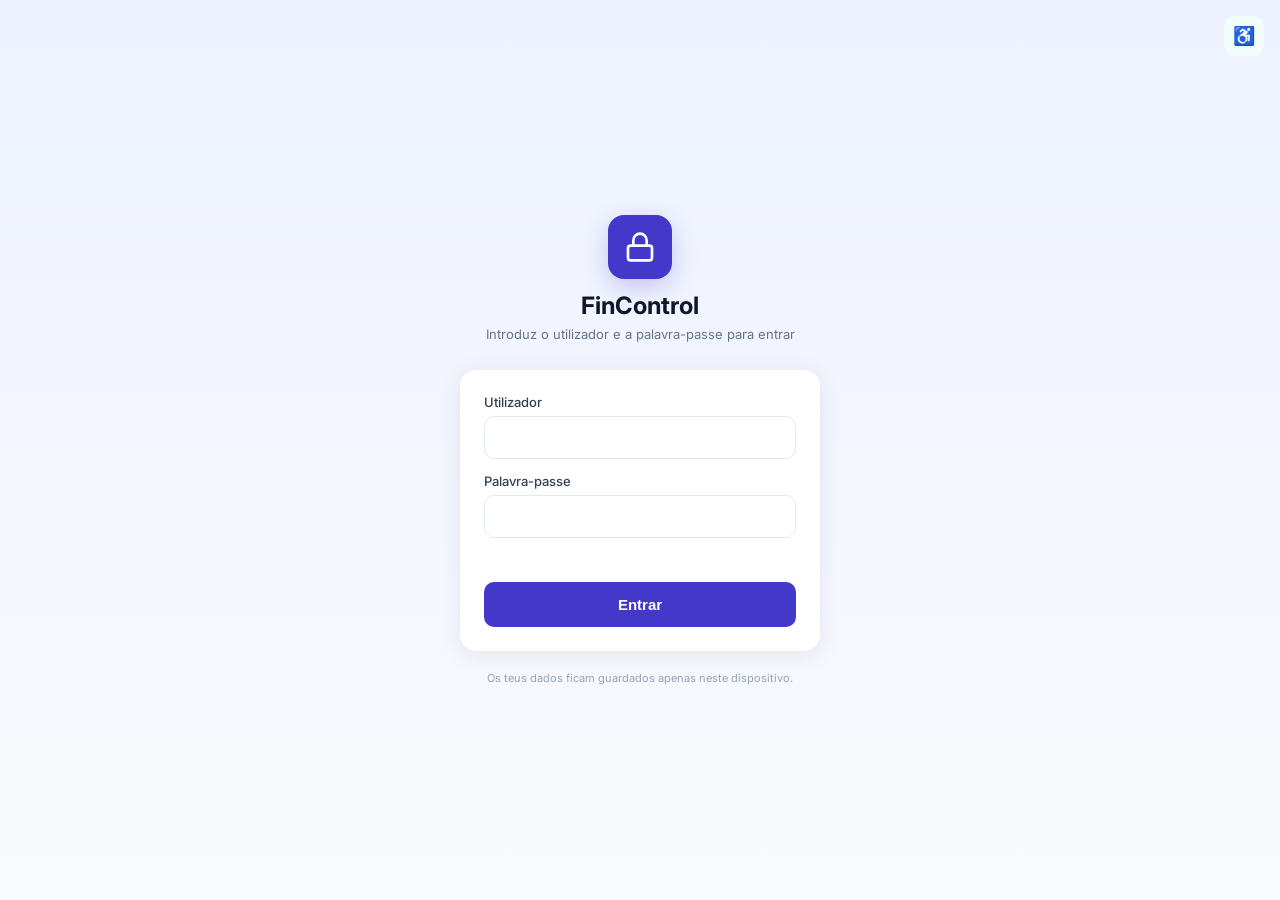
==== index.html @ 24c8b9b0 "Publicar FinControl v1 para GitHub Pages Co-authored-by: Cursor <cursoragent@cursor.com>" ====
﻿<!DOCTYPE html>
<html lang="pt">
<head>
  <meta charset="UTF-8" />
  <meta http-equiv="refresh" content="0; url=./mobile-preview.html" />
  <meta name="viewport" content="width=device-width, initial-scale=1" />
  <title>FinControl</title>
</head>
<body>
  <p>A abrir FinControl… <a href="./mobile-preview.html">clica aqui</a> se não redirecionar.</p>
</body>
</html>
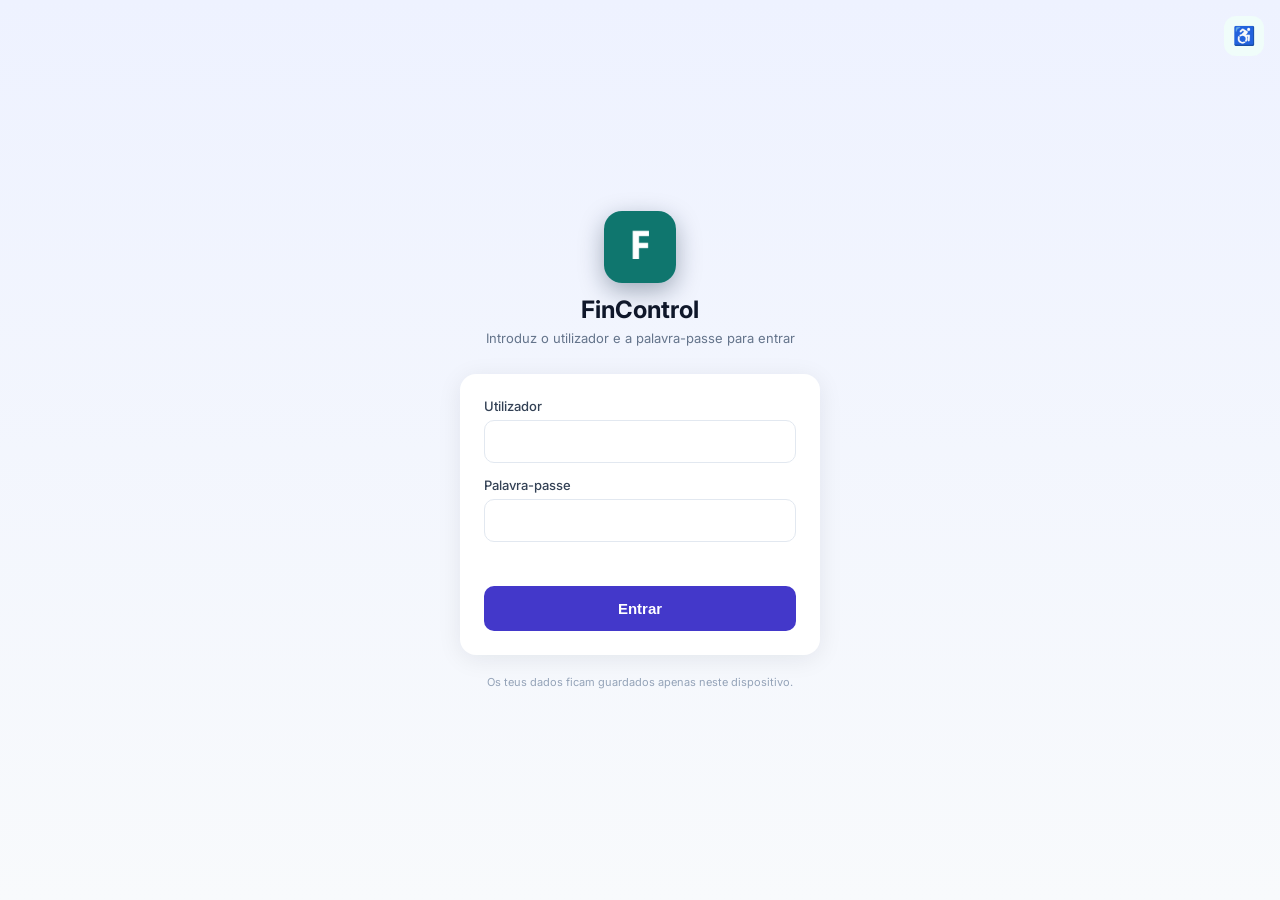
==== commit d294ba0e: "App completa no index.html versao 1.1.0 com atualizacao forcada Co-authored-by: Cursor <cursoragent@" ====
--- a/index.html
+++ b/index.html
@@ -1,12 +1,3356 @@
-﻿<!DOCTYPE html>
+<!DOCTYPE html>
 <html lang="pt">
 <head>
   <meta charset="UTF-8" />
-  <meta http-equiv="refresh" content="0; url=./mobile-preview.html" />
-  <meta name="viewport" content="width=device-width, initial-scale=1" />
+  <meta name="viewport" content="width=device-width, initial-scale=1, maximum-scale=1, user-scalable=no" />
+  <meta http-equiv="Cache-Control" content="no-cache, no-store, must-revalidate" />
+  <meta http-equiv="Pragma" content="no-cache" />
   <title>FinControl</title>
+  <meta name="theme-color" content="#0f766e" />
+  <meta name="apple-mobile-web-app-capable" content="yes" />
+  <meta name="apple-mobile-web-app-title" content="FinControl" />
+  <link rel="manifest" href="manifest.webmanifest" />
+  <link rel="icon" type="image/png" href="icon-192.png" />
+  <link rel="apple-touch-icon" sizes="180x180" href="apple-touch-icon.png" />
+  <link rel="apple-touch-icon" sizes="192x192" href="icon-192.png" />
+  <link rel="apple-touch-icon" sizes="512x512" href="icon-512.png" />
+  <link rel="preconnect" href="https://fonts.googleapis.com" />
+  <link href="https://fonts.googleapis.com/css2?family=Inter:wght@400;500;600;700&display=swap" rel="stylesheet" />
+  <style>
+    * { box-sizing: border-box; margin: 0; padding: 0; -webkit-tap-highlight-color: transparent; }
+    body { font-family: Inter, system-ui, sans-serif; background: linear-gradient(180deg, #f0fdfa 0%, #f8fafc 120px, #f8fafc 100%); color: #0f172a; max-width: 430px; margin: 0 auto; min-height: 100vh; overflow-x: hidden; }
+    .header { position: sticky; top: 0; z-index: 10; background: rgba(255,255,255,.88); backdrop-filter: blur(16px); border-bottom: 1px solid rgba(241,245,249,.8); padding: 12px 16px; display: flex; justify-content: space-between; align-items: center; box-shadow: 0 1px 0 rgba(15,118,110,.04); }
+    .header-actions { display: flex; align-items: center; gap: 8px; }
+    .btn-access { width: 40px; height: 40px; border: none; border-radius: 12px; background: #f0fdfa; color: #0f766e; cursor: pointer; display: flex; align-items: center; justify-content: center; font-size: 18px; }
+    .settings-section { margin-bottom: 16px; }
+    .settings-section-title { font-size: 11px; font-weight: 600; text-transform: uppercase; letter-spacing: .04em; color: #94a3b8; padding: 0 4px 6px; }
+    .settings-group { background: white; border-radius: 16px; border: 1px solid #f1f5f9; overflow: hidden; box-shadow: 0 1px 3px rgba(15,23,42,.04); }
+    .settings-row { display: flex; align-items: center; justify-content: space-between; gap: 12px; padding: 14px 16px; border-bottom: 1px solid #f1f5f9; }
+    .settings-row:last-child { border-bottom: none; }
+    .settings-row button, .settings-row.clickable { width: 100%; border: none; background: none; text-align: left; cursor: pointer; font: inherit; color: inherit; }
+    .profile-chips { display: flex; flex-wrap: wrap; gap: 8px; padding: 12px 16px; border-top: 1px solid #f1f5f9; }
+    .profile-chip { padding: 8px 14px; border-radius: 99px; border: none; font-size: 13px; font-weight: 500; cursor: pointer; text-transform: capitalize; background: #f1f5f9; color: #64748b; }
+    .profile-chip.active { background: #0f766e; color: white; }
+    .option-chips { display: flex; gap: 8px; padding: 12px 16px; }
+    .option-chip { flex: 1; padding: 9px 6px; border: none; border-radius: 12px; font-size: 12px; font-weight: 500; cursor: pointer; background: #f1f5f9; color: #64748b; }
+    .option-chip.active { background: #0f766e; color: white; }
+    .toggle { width: 44px; height: 24px; border-radius: 99px; border: none; background: #e2e8f0; position: relative; cursor: pointer; flex-shrink: 0; }
+    .toggle.on { background: #0f766e; }
+    .toggle::after { content: ''; position: absolute; top: 2px; left: 2px; width: 20px; height: 20px; border-radius: 50%; background: white; box-shadow: 0 1px 3px rgba(0,0,0,.15); transition: transform .2s; }
+    .toggle.on::after { transform: translateX(20px); }
+    /* Acessibilidade — classes em <html>, aplicadas por applyPrefs() */
+    html.text-large body { zoom: 1.1; }
+    html.text-xlarge body { zoom: 1.2; }
+    html.high-contrast body { color: #000 !important; background: #fff !important; }
+    html.high-contrast .header,
+    html.high-contrast .card,
+    html.high-contrast .settings-group,
+    html.high-contrast .nav,
+    html.high-contrast .login-card,
+    html.high-contrast .grid2 > div,
+    html.high-contrast .balance {
+      border: 2px solid #334155 !important;
+      background: #fff !important;
+      box-shadow: none !important;
+    }
+    html.high-contrast .balance { color: #000 !important; }
+    html.high-contrast .balance .label,
+    html.high-contrast .balance .row { color: #1e293b !important; }
+    html.high-contrast .balance .amount { color: #000 !important; }
+    html.high-contrast .header h1 { color: #000 !important; }
+    html.high-contrast .header p,
+    html.high-contrast .tx-info .sub,
+    html.high-contrast .settings-section-title,
+    html.high-contrast .nav button,
+    html.high-contrast .period button,
+    html.high-contrast .collapse-head .sub { color: #1e293b !important; }
+    html.high-contrast .tx-info .name { color: #000 !important; font-weight: 600; }
+    html.reduce-motion *,
+    html.reduce-motion *::before,
+    html.reduce-motion *::after {
+      animation-duration: 0.01ms !important;
+      animation-iteration-count: 1 !important;
+      transition-duration: 0.01ms !important;
+      scroll-behavior: auto !important;
+    }
+    html.reduce-motion .fab,
+    html.reduce-motion .collapse-head .chev,
+    html.reduce-motion .toggle::after { transition: none !important; transform: none !important; }
+    html.reduce-motion .toggle.on::after { transform: translateX(20px) !important; }
+    html.reduce-motion .btn-album-clear.urgent { animation: none !important; }
+    html.dark-mode { color-scheme: dark; }
+    html.dark-mode body { background: #181818 !important; color: #cccccc !important; }
+    html.dark-mode .header, html.dark-mode .nav { background: #1f1f1f !important; border-color: #3c3c3c !important; }
+    html.dark-mode .card, html.dark-mode .settings-group, html.dark-mode .login-card, html.dark-mode .grid2 > div { background: #252526 !important; border-color: #3c3c3c !important; color: #cccccc !important; }
+    html.dark-mode .balance { background: linear-gradient(135deg, #2d2d30, #252526) !important; border: 1px solid #3c3c3c !important; }
+    html.dark-mode .header h1 { color: #4fc1ff !important; }
+    html.dark-mode .btn-faturas, html.dark-mode .btn-access, html.dark-mode .btn-search { background: #2d2d30 !important; color: #4fc1ff !important; }
+    html.dark-mode .period, html.dark-mode .filter-row { background: #2d2d30 !important; }
+    html.dark-mode .period button.active, html.dark-mode .option-chip.active, html.dark-mode .profile-chip.active { background: #094771 !important; color: #4fc1ff !important; }
+    html.dark-mode .tx-info .sub, html.dark-mode .header p, html.dark-mode .settings-section-title { color: #9d9d9d !important; }
+    html.dark-mode .tx-info .name { color: #cccccc !important; }
+    html.dark-mode .search-overlay { background: #1f1f1f !important; }
+    html.dark-mode .confirm-box { background: #252526 !important; color: #cccccc !important; border: 1px solid #3c3c3c; }
+    html.dark-mode .budget-spent, html.dark-mode .budget-input { background: #2d2d30 !important; border-color: #3c3c3c !important; color: #cccccc !important; }
+    html.dark-mode .budget-spent { color: #4ec9b0 !important; }
+    html.dark-mode .budget-spent.over { color: #f87171 !important; border-color: #7f1d1d !important; background: #3f1d1d !important; }
+    html.dark-mode .budget-spent.warn { color: #fbbf24 !important; border-color: #78350f !important; background: #3f2e12 !important; }
+    .btn-search { width: 40px; height: 40px; border: none; border-radius: 12px; background: #f0fdfa; color: #0f766e; cursor: pointer; font-size: 16px; }
+    .search-overlay { display: none; position: fixed; inset: 0; z-index: 55; background: rgba(255,255,255,.97); flex-direction: column; }
+    .search-overlay.open { display: flex; }
+    .search-head { display: flex; gap: 8px; padding: 12px 16px; border-bottom: 1px solid #e2e8f0; align-items: center; }
+    .search-head input { flex: 1; border: none; outline: none; font-size: 16px; background: transparent; }
+    .search-results { flex: 1; overflow-y: auto; padding: 8px 16px; }
+    .search-item { display: flex; gap: 10px; padding: 12px 0; border-bottom: 1px solid #f1f5f9; width: 100%; border-left: none; border-right: none; border-top: none; background: none; text-align: left; cursor: pointer; color: inherit; font: inherit; }
+    .confirm-box { background: white; border-radius: 16px; padding: 20px; max-width: 360px; width: calc(100% - 32px); }
+    .confirm-actions { display: flex; gap: 10px; margin-top: 16px; }
+    .confirm-actions button { flex: 1; padding: 12px; border-radius: 12px; border: none; font-weight: 600; cursor: pointer; }
+    .confirm-cancel { background: #f1f5f9; color: #334155; }
+    .confirm-ok { background: #0f766e; color: white; }
+    .budget-row { padding-left: 52px; margin-top: 6px; display: flex; align-items: center; gap: 12px; flex-wrap: wrap; }
+    .budget-field { display: flex; align-items: center; gap: 6px; }
+    .budget-field label { font-size: 11px; color: #64748b; white-space: nowrap; }
+    .budget-spent, .budget-input { width: 72px; padding: 4px 8px; border: 1px solid #e2e8f0; border-radius: 8px; font-size: 12px; }
+    .budget-spent { display: inline-block; background: #f8fafc; font-weight: 600; color: #0f766e; text-align: right; }
+    .budget-spent.over { color: #dc2626; border-color: #fecaca; background: #fef2f2; }
+    .budget-spent.warn { color: #b45309; border-color: #fde68a; background: #fffbeb; }
+    .budget-meta { font-size: 11px; color: #64748b; margin-top: 4px; padding-left: 52px; }
+    .budget-meta.over { color: #dc2626; }
+    .budget-meta.warn { color: #b45309; }
+    .header h1 { font-size: 18px; font-weight: 700; color: #115e59; }
+    .header p { font-size: 11px; color: #94a3b8; }
+    .btn-faturas { display: flex; align-items: center; gap: 6px; padding: 8px 12px; border-radius: 12px; background: #f0fdfa; color: #0f766e; font-size: 13px; font-weight: 500; border: none; cursor: pointer; }
+    .badge { background: #0f766e; color: white; font-size: 10px; font-weight: 700; padding: 2px 6px; border-radius: 99px; min-width: 18px; text-align: center; }
+    main { padding: 16px; padding-bottom: 140px; }
+    .period, .filter-row { display: grid; grid-template-columns: repeat(4, 1fr); gap: 4px; padding: 4px; background: #f1f5f9; border-radius: 12px; margin-bottom: 12px; }
+    .filter-row { grid-template-columns: repeat(3, 1fr); }
+    .period button, .filter-row button { padding: 8px 2px; border: none; border-radius: 8px; font-size: 11px; font-weight: 500; cursor: pointer; background: transparent; color: #64748b; }
+    .period button.active, .filter-row button.active { background: white; color: #0f766e; box-shadow: 0 1px 2px rgba(0,0,0,.06); }
+    .card { background: white; border-radius: 18px; padding: 16px; margin-bottom: 12px; border: 1px solid rgba(241,245,249,.9); box-shadow: 0 1px 3px rgba(15,23,42,.04); }
+    .balance { background: linear-gradient(145deg, #0d9488, #0f766e 45%, #115e59); color: white; border: none; box-shadow: 0 8px 24px rgba(15,118,110,.22); }
+    .balance .label { font-size: 13px; color: #99f6e4; }
+    .balance .amount { font-size: 28px; font-weight: 700; margin-top: 4px; }
+    .balance .row { display: flex; flex-wrap: wrap; gap: 12px; margin-top: 14px; font-size: 13px; color: #ccfbf1; }
+    .grid2 { display: grid; grid-template-columns: 1fr 1fr; gap: 10px; margin-bottom: 12px; }
+    .grid2 .card { margin: 0; padding: 12px; }
+    .grid2 .lbl { font-size: 11px; color: #64748b; margin-bottom: 4px; }
+    .grid2 .val { font-size: 17px; font-weight: 700; }
+    .tx { display: flex; align-items: center; gap: 10px; padding: 12px 0; border-bottom: 1px solid #f1f5f9; }
+    .tx.clickable { cursor: pointer; margin: 0 -8px; padding: 12px 8px; border-radius: 12px; transition: background .15s; }
+    .tx.clickable:active { background: #f8fafc; }
+    .tx:last-child { border: none; }
+    .tx-icon { width: 42px; height: 42px; border-radius: 12px; display: flex; align-items: center; justify-content: center; font-size: 17px; flex-shrink: 0; }
+    .tx-info { flex: 1; min-width: 0; }
+    .tx-info .name { font-weight: 500; font-size: 14px; }
+    .tx-info .sub { font-size: 12px; color: #64748b; margin-top: 2px; }
+    .tx-right { display: flex; align-items: center; gap: 6px; flex-shrink: 0; }
+    .tx-amount { font-weight: 600; font-size: 14px; white-space: nowrap; }
+    .tx-amount.income { color: #059669; }
+    .tag { font-size: 9px; font-weight: 700; text-transform: uppercase; padding: 2px 5px; border-radius: 4px; background: #eff6ff; color: #2563eb; margin-left: 4px; }
+    .tag.fixo { background: #f0fdfa; color: #0f766e; }
+    .btn-del { border: none; background: none; color: #cbd5e1; font-size: 16px; cursor: pointer; padding: 4px; line-height: 1; }
+    .btn-del:hover { color: #ef4444; }
+    .nav { position: fixed; bottom: 0; left: 50%; transform: translateX(-50%); width: 100%; max-width: 430px; background: white; border-top: 1px solid #f1f5f9; display: flex; padding-bottom: env(safe-area-inset-bottom, 8px); z-index: 20; }
+    .nav button { flex: 1; display: flex; flex-direction: column; align-items: center; gap: 2px; padding: 8px 1px; border: none; background: none; font-size: 8px; font-weight: 500; color: #94a3b8; cursor: pointer; min-width: 0; }
+    .nav button.active { color: #0f766e; }
+    .nav svg { width: 18px; height: 18px; }
+    .fab-wrap { position: fixed; bottom: 80px; right: max(16px, calc(50% - 215px + 16px)); z-index: 30; display: flex; flex-direction: column; align-items: flex-end; gap: 8px; }
+    .fab-menu { display: none; flex-direction: column; gap: 8px; }
+    .fab-menu.open { display: flex; }
+    .fab-opt { padding: 10px 14px; border-radius: 12px; background: white; border: 1px solid #f1f5f9; font-size: 13px; font-weight: 500; cursor: pointer; box-shadow: 0 4px 12px rgba(0,0,0,.08); white-space: nowrap; }
+    .fab-opt.expense { color: #dc2626; }
+    .fab-opt.income { color: #059669; }
+    .fab-opt.savings { color: #047857; }
+    .fab-opt.photo { color: #7c3aed; }
+    .fab { width: 56px; height: 56px; border-radius: 18px; background: linear-gradient(135deg, #14b8a6, #0f766e); color: white; border: none; font-size: 28px; cursor: pointer; display: flex; align-items: center; justify-content: center; box-shadow: 0 6px 20px rgba(15,118,110,.4); transition: transform .2s; }
+    .search-bar { display: flex; gap: 8px; margin-bottom: 12px; }
+    .search-bar input { flex: 1; padding: 10px 14px; border: 1px solid #e2e8f0; border-radius: 12px; font-size: 14px; font-family: inherit; background: white; }
+    .search-bar select { padding: 10px 12px; border: 1px solid #e2e8f0; border-radius: 12px; font-size: 13px; background: white; max-width: 42%; }
+    .savings-filters { display: grid; grid-template-columns: 1fr 1fr; gap: 8px; margin-bottom: 12px; }
+    .savings-filters .full { grid-column: 1 / -1; }
+    .savings-filters label { font-size: 11px; color: #64748b; display: block; margin-bottom: 4px; }
+    .savings-filters input { width: 100%; padding: 10px 12px; border: 1px solid #e2e8f0; border-radius: 12px; font-size: 14px; font-family: inherit; background: white; box-sizing: border-box; }
+    .collapse { margin-bottom: 12px; }
+    .collapse-head { display: flex; justify-content: space-between; align-items: center; padding: 14px 16px; background: white; border: 1px solid #f1f5f9; border-radius: 16px; cursor: pointer; user-select: none; box-shadow: 0 1px 3px rgba(15,23,42,.04); }
+    .collapse-head .title { font-size: 14px; font-weight: 600; }
+    .collapse-head .sub { font-size: 11px; color: #94a3b8; margin-top: 2px; }
+    .collapse-head .chev { color: #94a3b8; font-size: 18px; transition: transform .2s; }
+    .collapse.open .collapse-head .chev { transform: rotate(180deg); }
+    .collapse-body { display: none; padding-top: 10px; }
+    .collapse.open .collapse-body { display: block; }
+    .savings-progress { height: 6px; border-radius: 99px; background: rgba(255,255,255,.6); overflow: hidden; margin-top: 6px; }
+    .savings-progress .fill { height: 100%; background: #059669; border-radius: 99px; }
+    .btn-edit { width: 100%; padding: 12px; border: none; border-radius: 12px; background: #f0fdfa; color: #0f766e; font-size: 14px; font-weight: 600; cursor: pointer; margin-bottom: 10px; }
+    .fab.open { transform: rotate(45deg); }
+    .screen { display: none; }
+    .screen.active { display: block; }
+    .overlay { display: none; position: fixed; inset: 0; background: rgba(15,23,42,.45); z-index: 50; align-items: flex-end; justify-content: center; }
+    #settings-overlay { z-index: 10002; }
+    .overlay.open { display: flex; }
+    .overlay.center { align-items: center; padding: 16px; }
+    .sheet { background: white; width: 100%; max-width: 430px; max-height: 90vh; border-radius: 24px 24px 0 0; overflow: hidden; display: flex; flex-direction: column; }
+    .overlay.center .sheet { border-radius: 20px; max-height: 85vh; }
+    .sheet-header { display: flex; justify-content: space-between; align-items: center; padding: 16px 20px; border-bottom: 1px solid #f1f5f9; flex-shrink: 0; }
+    .sheet-header h2 { font-size: 17px; font-weight: 600; }
+    .sheet-close { background: none; border: none; font-size: 22px; color: #64748b; cursor: pointer; padding: 4px; }
+    .sheet-body { padding: 20px; overflow-y: auto; flex: 1; }
+    .field { margin-bottom: 14px; }
+    .field label { display: block; font-size: 13px; font-weight: 500; color: #64748b; margin-bottom: 6px; }
+    .field input, .field select, .field textarea { width: 100%; padding: 11px 14px; border: 1px solid #e2e8f0; border-radius: 12px; font-size: 15px; font-family: inherit; background: white; }
+    .field input:focus, .field select:focus { outline: none; border-color: #14b8a6; box-shadow: 0 0 0 3px rgba(20,184,166,.15); }
+    .type-toggle { display: flex; gap: 8px; }
+    .type-toggle button { flex: 1; padding: 10px; border: 1px solid #e2e8f0; border-radius: 12px; background: white; font-size: 13px; font-weight: 500; cursor: pointer; color: #64748b; }
+    .type-toggle button.active { border-color: #0f766e; background: #f0fdfa; color: #0f766e; }
+    .btn-primary { width: 100%; padding: 14px; border: none; border-radius: 12px; background: #0f766e; color: white; font-size: 15px; font-weight: 600; cursor: pointer; margin-top: 4px; }
+    .btn-primary:active { background: #115e59; }
+    .btn-secondary { width: 100%; padding: 12px; border: 1px solid #e2e8f0; border-radius: 12px; background: white; color: #64748b; font-size: 14px; font-weight: 500; cursor: pointer; margin-bottom: 12px; }
+    .cal-action-sub { font-size: 13px; color: #64748b; margin: 0 20px 12px; }
+    .cal-action-btn { width: calc(100% - 40px); margin: 0 20px 10px; padding: 14px 16px; border: none; border-radius: 14px; font-size: 15px; font-weight: 600; cursor: pointer; text-align: left; display: flex; align-items: center; gap: 10px; }
+    .cal-action-btn.expense { background: #f0fdfa; color: #0f766e; }
+    .cal-action-btn.income { background: #ecfdf5; color: #059669; }
+    .cal-action-btn.savings { background: #eff6ff; color: #2563eb; }
+    .cal-action-cancel { width: calc(100% - 40px); margin: 4px 20px 20px; padding: 12px; border: 1px solid #e2e8f0; border-radius: 12px; background: white; color: #64748b; font-size: 14px; font-weight: 500; cursor: pointer; }
+    .upload-zone { border: 2px dashed #99f6e4; background: #f0fdfa80; border-radius: 16px; padding: 28px; text-align: center; color: #0f766e; font-weight: 500; font-size: 14px; cursor: pointer; margin-bottom: 14px; }
+    .album-storage { border-radius: 12px; padding: 12px 14px; margin-bottom: 12px; border: 1px solid #e2e8f0; background: #f8fafc; }
+    .album-storage.warn { border-color: #fde68a; background: #fffbeb; }
+    .album-storage.critical { border-color: #fecaca; background: #fef2f2; }
+    .album-storage .storage-head { display: flex; justify-content: space-between; font-size: 12px; font-weight: 500; margin-bottom: 8px; color: #64748b; }
+    .album-storage.warn .storage-head { color: #92400e; }
+    .album-storage.critical .storage-head { color: #b91c1c; }
+    .album-storage .storage-bar { height: 8px; border-radius: 99px; background: rgba(255,255,255,.8); overflow: hidden; border: 1px solid rgba(0,0,0,.04); }
+    .album-storage .storage-fill { height: 100%; border-radius: 99px; transition: width .3s; background: #059669; }
+    .album-storage.warn .storage-fill { background: #f59e0b; }
+    .album-storage.critical .storage-fill { background: #dc2626; }
+    .album-storage .storage-sub { font-size: 11px; margin-top: 6px; color: #94a3b8; }
+    .album-storage.warn .storage-sub { color: #b45309; }
+    .album-storage.critical .storage-sub { color: #dc2626; }
+    .album-storage .storage-alert { font-size: 12px; font-weight: 600; margin-top: 8px; color: #dc2626; }
+    .btn-album-clear { width: 100%; padding: 11px; border: 1px solid #fecaca; border-radius: 12px; background: #fff; color: #dc2626; font-size: 13px; font-weight: 500; cursor: pointer; margin-top: 12px; }
+    .btn-album-clear:disabled { opacity: .45; cursor: not-allowed; }
+    .btn-album-clear.urgent { background: #fef2f2; border-color: #dc2626; box-shadow: 0 0 0 2px rgba(220,38,38,.2); animation: storage-pulse 1.8s ease-in-out infinite; }
+    @keyframes storage-pulse { 0%,100%{opacity:1} 50%{opacity:.82} }
+    .album { display: grid; grid-template-columns: repeat(3, 1fr); gap: 8px; }
+    .album-item { aspect-ratio: 1; border-radius: 12px; overflow: hidden; cursor: pointer; position: relative; background: #e2e8f0; border: none; padding: 0; }
+    .album-item img { width: 100%; height: 100%; object-fit: cover; }
+    .clickable { cursor: pointer; transition: border-color .15s; }
+    .clickable:active { transform: scale(0.99); }
+    .card-hint { font-size: 11px; color: #0f766e; font-weight: 500; text-align: center; margin-top: 8px; }
+    .back-btn { display: flex; align-items: center; gap: 6px; border: none; background: none; color: #0f766e; font-size: 13px; font-weight: 500; cursor: pointer; margin-bottom: 8px; padding: 0; }
+    .empty { text-align: center; padding: 32px 16px; color: #94a3b8; font-size: 14px; }
+    .empty small { display: block; margin-top: 6px; font-size: 12px; }
+    .section-title { font-size: 11px; font-weight: 600; color: #94a3b8; text-transform: uppercase; letter-spacing: .05em; padding: 10px 0 4px; }
+    .cat-row { display: flex; align-items: center; gap: 12px; padding: 12px 0; border-bottom: 1px solid #f1f5f9; }
+    .cat-actions { display: flex; gap: 2px; flex-shrink: 0; }
+    .btn-icon { border: none; background: none; font-size: 15px; cursor: pointer; padding: 6px 8px; color: #94a3b8; line-height: 1; }
+    .btn-icon:hover { color: #0f766e; }
+    .btn-icon.del:hover { color: #ef4444; }
+    .color-pick { display: flex; flex-wrap: wrap; gap: 8px; }
+    .color-pick button { width: 28px; height: 28px; border-radius: 50%; border: 2px solid transparent; cursor: pointer; padding: 0; }
+    .color-pick button.active { border-color: #0f172a; transform: scale(1.1); }
+    .cal-grid { display: grid; grid-template-columns: repeat(7, 1fr); gap: 3px; text-align: center; }
+    .cal-grid .dow { font-size: 10px; color: #94a3b8; font-weight: 500; padding: 4px 0; }
+    .cal-day { aspect-ratio: 1; border-radius: 10px; border: none; background: none; font-size: 12px; color: #334155; cursor: pointer; position: relative; }
+    .cal-day.today { background: #f0fdfa; color: #0f766e; font-weight: 600; }
+    .cal-day.selected { background: #0f766e; color: white; }
+    .cal-day .dot { position: absolute; bottom: 3px; left: 50%; transform: translateX(-50%); width: 4px; height: 4px; border-radius: 50%; background: #14b8a6; }
+    .cal-day.selected .dot { background: white; }
+    .viewer { position: fixed; inset: 0; z-index: 60; background: #000; display: none; flex-direction: column; }
+    .viewer.open { display: flex; }
+    .viewer img { flex: 1; object-fit: contain; padding: 16px; }
+    .viewer-bar { display: flex; justify-content: space-between; padding: 12px 16px; color: white; }
+    .toast { position: fixed; top: 70px; left: 50%; transform: translateX(-50%); background: #0f766e; color: white; padding: 10px 18px; border-radius: 12px; font-size: 13px; font-weight: 500; z-index: 100; opacity: 0; transition: opacity .3s; pointer-events: none; }
+    .toast.show { opacity: 1; }
+    .receipt-actions { display: grid; grid-template-columns: 1fr 1fr 1fr; gap: 8px; margin-bottom: 10px; }
+    .receipt-btn { display: flex; align-items: center; justify-content: center; gap: 4px; padding: 11px 6px; border-radius: 12px; border: 1px solid #99f6e4; background: #f0fdfa; color: #0f766e; font-size: 11px; font-weight: 500; cursor: pointer; transition: all .15s; }
+    .receipt-btn:active { background: #ccfbf1; }
+    .receipt-btn.active { background: #0f766e; color: white; border-color: #0f766e; }
+    .receipt-btn.muted { border-color: #e2e8f0; background: #f8fafc; color: #64748b; }
+    .receipt-btn.muted.active { background: #64748b; color: white; border-color: #64748b; }
+    .receipt-preview { display: none; margin-bottom: 10px; border-radius: 12px; overflow: hidden; border: 1px solid #e2e8f0; position: relative; }
+    .receipt-preview.show { display: block; }
+    .receipt-preview img { width: 100%; max-height: 140px; object-fit: cover; display: block; }
+    .receipt-preview .rm { position: absolute; top: 8px; right: 8px; width: 28px; height: 28px; border-radius: 50%; border: none; background: rgba(0,0,0,.55); color: white; font-size: 16px; cursor: pointer; }
+    .field-hint { font-size: 11px; color: #94a3b8; margin-top: 6px; }
+    .detail-hero { display: flex; align-items: center; gap: 14px; margin-bottom: 16px; }
+    .detail-hero .icon { width: 56px; height: 56px; border-radius: 16px; display: flex; align-items: center; justify-content: center; font-size: 26px; flex-shrink: 0; }
+    .detail-hero .info { flex: 1; min-width: 0; }
+    .detail-hero .name { font-size: 17px; font-weight: 600; }
+    .detail-hero .cat { font-size: 13px; color: #64748b; margin-top: 2px; }
+    .detail-hero .amount { font-size: 20px; font-weight: 700; white-space: nowrap; }
+    .detail-hero .amount.income { color: #059669; }
+    .detail-grid { display: grid; grid-template-columns: 1fr 1fr; gap: 10px; margin-bottom: 16px; }
+    .detail-field { background: #f8fafc; border-radius: 12px; padding: 12px; }
+    .detail-field .lbl { font-size: 11px; color: #94a3b8; margin-bottom: 4px; }
+    .detail-field .val { font-size: 14px; font-weight: 500; color: #1e293b; }
+    .detail-note { background: #f8fafc; border-radius: 12px; padding: 12px; margin-bottom: 16px; }
+    .detail-note .lbl { font-size: 11px; color: #94a3b8; margin-bottom: 4px; }
+    .detail-note .val { font-size: 14px; color: #1e293b; white-space: pre-wrap; line-height: 1.45; }
+    .detail-savings { background: linear-gradient(135deg, #ecfdf5, #f0fdfa); border: 1px solid #a7f3d0; border-radius: 12px; padding: 14px; margin-bottom: 16px; }
+    .detail-savings .lbl { font-size: 12px; font-weight: 500; color: #047857; display: flex; align-items: center; gap: 6px; }
+    .detail-savings .amount { font-size: 24px; font-weight: 700; color: #065f46; margin-top: 6px; }
+    .detail-savings .hint { font-size: 11px; color: #059669; margin-top: 4px; }
+    .detail-savings-btn { width: 100%; margin-top: 12px; padding: 12px; border: none; border-radius: 12px; background: #0f766e; color: white; font-size: 14px; font-weight: 600; cursor: pointer; }
+    .detail-savings-btn:active { opacity: .9; }
+    .form-savings-suggest { margin: -4px 0 12px; }
+    .form-savings-card { background: linear-gradient(135deg, #ecfdf5, #f0fdfa); border: 1px solid #a7f3d0; border-radius: 12px; padding: 12px 14px; }
+    .form-savings-card .lbl { font-size: 12px; font-weight: 500; color: #047857; margin-bottom: 8px; }
+    .form-savings-row { display: flex; align-items: center; gap: 8px; }
+    .form-savings-row input { flex: 1; padding: 10px 12px; border: 1px solid #a7f3d0; border-radius: 10px; font-size: 16px; font-weight: 600; color: #065f46; background: white; }
+    .form-savings-card .hint { font-size: 11px; color: #059669; margin-top: 6px; }
+    .detail-receipt { margin-bottom: 16px; }
+    .detail-receipt .lbl { font-size: 13px; font-weight: 500; color: #64748b; margin-bottom: 8px; }
+    .detail-receipt img { width: 100%; max-height: 200px; object-fit: cover; border-radius: 12px; border: 1px solid #e2e8f0; cursor: pointer; }
+    .detail-receipt .hint { font-size: 11px; color: #94a3b8; text-align: center; margin-top: 6px; }
+    .detail-empty { text-align: center; padding: 20px; background: #f8fafc; border-radius: 12px; color: #94a3b8; font-size: 13px; margin-bottom: 16px; }
+    .btn-danger { width: 100%; padding: 12px; border: none; border-radius: 12px; background: #fef2f2; color: #dc2626; font-size: 14px; font-weight: 600; cursor: pointer; }
+    .savings-card { background: linear-gradient(135deg, #ecfdf5, #f0fdfa); border: 1px solid #a7f3d0; border-radius: 16px; padding: 16px; margin-bottom: 12px; }
+    .savings-head { display: flex; justify-content: space-between; align-items: flex-start; gap: 10px; }
+    .savings-head .meta { flex: 1; min-width: 0; }
+    .savings-head .title { font-size: 14px; font-weight: 600; color: #065f46; }
+    .savings-head .sub { font-size: 11px; color: #059669; margin-top: 2px; }
+    .savings-amount { font-size: 30px; font-weight: 700; color: #065f46; margin-top: 12px; }
+    .savings-hint { font-size: 13px; color: #047857; margin-top: 6px; opacity: .85; }
+    .savings-preview { background: #ecfdf5; border: 1px solid #a7f3d0; border-radius: 12px; padding: 14px; }
+    .savings-preview .lbl { font-size: 11px; color: #059669; margin-bottom: 4px; }
+    .savings-preview .val { font-size: 20px; font-weight: 700; color: #065f46; }
+    .compare-row { margin-bottom: 14px; }
+    .compare-row-head { display: flex; justify-content: space-between; align-items: center; margin-bottom: 6px; }
+    .compare-row-head .lbl { font-size: 14px; font-weight: 500; color: #334155; }
+    .compare-row-head .val { font-size: 14px; font-weight: 700; }
+    .compare-badge { font-size: 11px; font-weight: 600; padding: 2px 6px; border-radius: 6px; margin-left: 6px; }
+    .compare-badge.up-good { background: #ecfdf5; color: #047857; }
+    .compare-badge.up-bad { background: #fef2f2; color: #dc2626; }
+    .compare-badge.down-good { background: #ecfdf5; color: #047857; }
+    .compare-badge.down-bad { background: #fef2f2; color: #dc2626; }
+    .compare-badge.neutral { background: #f1f5f9; color: #64748b; }
+    .compare-bars { display: flex; gap: 8px; align-items: flex-end; height: 32px; }
+    .compare-bars .col { flex: 1; display: flex; flex-direction: column; gap: 2px; justify-content: flex-end; height: 100%; }
+    .compare-bars .bar { border-radius: 6px; min-height: 4px; }
+    .compare-bars .bar.cur { background: #0f766e; }
+    .compare-bars .bar.prev { background: #cbd5e1; }
+    .compare-bars .cap { font-size: 9px; color: #94a3b8; }
+    .compare-sub { font-size: 11px; color: #94a3b8; margin-top: 4px; }
+    .compare-chart { display: flex; align-items: flex-end; gap: 6px; height: 100px; margin-top: 10px; padding-top: 8px; border-top: 1px solid #f1f5f9; }
+    .compare-chart .mcol { flex: 1; display: flex; flex-direction: column; align-items: center; gap: 3px; height: 100%; justify-content: flex-end; }
+    .compare-chart .mbars { display: flex; gap: 2px; align-items: flex-end; width: 100%; justify-content: center; }
+    .compare-chart .mbar { width: 42%; border-radius: 4px 4px 0 0; min-height: 3px; }
+    .compare-chart .mbar.inc { background: #059669; }
+    .compare-chart .mbar.exp { background: #0f766e; }
+    .compare-chart .mlbl { font-size: 9px; color: #94a3b8; }
+    .compare-legend { display: flex; gap: 12px; justify-content: center; font-size: 10px; color: #64748b; margin-top: 8px; }
+    .compare-legend span::before { content: ''; display: inline-block; width: 8px; height: 8px; border-radius: 2px; margin-right: 4px; vertical-align: middle; }
+    .compare-legend .inc::before { background: #059669; }
+    .compare-legend .exp::before { background: #0f766e; }
+    .spend-alert { border-radius: 16px; padding: 16px; margin-bottom: 12px; border: 1px solid #e2e8f0; background: linear-gradient(135deg, #f8fafc, #fff); }
+    .spend-alert.warn { border-color: #fcd34d; background: linear-gradient(135deg, #fffbeb, #fef3c7); }
+    .spend-alert.danger { border-color: #fca5a5; background: linear-gradient(135deg, #fef2f2, #fee2e2); }
+    .spend-alert-head { display: flex; justify-content: space-between; align-items: flex-start; gap: 10px; }
+    .spend-alert .title { font-size: 14px; font-weight: 600; }
+    .spend-alert .sub { font-size: 11px; margin-top: 2px; }
+    .spend-alert.ok .title { color: #1e293b; } .spend-alert.ok .sub { color: #64748b; }
+    .spend-alert.warn .title { color: #92400e; } .spend-alert.warn .sub { color: #b45309; }
+    .spend-alert.danger .title { color: #991b1b; } .spend-alert.danger .sub { color: #b91c1c; }
+    .spend-alert-amount { font-size: 26px; font-weight: 700; margin-top: 10px; }
+    .spend-alert.ok .spend-alert-amount { color: #0f172a; }
+    .spend-alert.warn .spend-alert-amount { color: #92400e; }
+    .spend-alert.danger .spend-alert-amount { color: #991b1b; }
+    .spend-alert-amount small { font-size: 14px; font-weight: 400; color: #94a3b8; }
+    .spend-progress { height: 8px; border-radius: 99px; background: rgba(255,255,255,.7); overflow: hidden; margin-top: 10px; }
+    .spend-progress .fill { height: 100%; border-radius: 99px; transition: width .3s; }
+    .spend-alert.ok .fill { background: #64748b; }
+    .spend-alert.warn .fill { background: #f59e0b; }
+    .spend-alert.danger .fill { background: #ef4444; }
+    .spend-hint { font-size: 11px; margin-top: 8px; }
+    .spend-alert.ok .spend-hint { color: #64748b; }
+    .spend-alert.warn .spend-hint { color: #b45309; }
+    .spend-alert.danger .spend-hint { color: #b91c1c; }
+    .goals-panel { margin-bottom: 12px; }
+    .goals-panel-head { display: flex; justify-content: space-between; align-items: center; padding: 12px 16px; border-bottom: 1px solid #f1f5f9; }
+    .goal-card { border-radius: 12px; padding: 12px; margin-bottom: 8px; border: 1px solid #e2e8f0; }
+    .goal-card.on_track { background: linear-gradient(135deg, #ecfdf5, #f0fdfa); border-color: #a7f3d0; }
+    .goal-card.behind { background: linear-gradient(135deg, #fffbeb, #fef3c7); border-color: #fcd34d; }
+    .goal-card.far_behind { background: linear-gradient(135deg, #fef2f2, #fee2e2); border-color: #fca5a5; }
+    .goal-card-head { display: flex; justify-content: space-between; gap: 8px; align-items: flex-start; }
+    .goal-badge { font-size: 10px; font-weight: 600; padding: 2px 8px; border-radius: 6px; white-space: nowrap; }
+    .goal-card.on_track .goal-badge { background: #d1fae5; color: #065f46; }
+    .goal-card.behind .goal-badge { background: #fef3c7; color: #92400e; }
+    .goal-card.far_behind .goal-badge { background: #fee2e2; color: #991b1b; }
+    .goal-dot { width: 8px; height: 8px; border-radius: 50%; display: inline-block; margin-right: 6px; }
+    .goal-card.on_track .goal-dot { background: #10b981; }
+    .goal-card.behind .goal-dot { background: #f59e0b; }
+    .goal-card.far_behind .goal-dot { background: #ef4444; }
+    .goal-progress { height: 6px; border-radius: 99px; background: rgba(255,255,255,.7); overflow: hidden; margin-top: 8px; }
+    .goal-card.on_track .goal-progress .fill { background: #10b981; }
+    .goal-card.behind .goal-progress .fill { background: #f59e0b; }
+    .goal-card.far_behind .goal-progress .fill { background: #ef4444; }
+    .goal-progress .fill { height: 100%; border-radius: 99px; }
+    .login-screen {
+      position: fixed; inset: 0; z-index: 10000;
+      display: flex; flex-direction: column; align-items: center; justify-content: center;
+      padding: 24px;
+      background: linear-gradient(180deg, #eef2ff 0%, #f8fafc 100%);
+    }
+    .login-screen.hidden { display: none; }
+    .login-access { position: fixed; top: 16px; right: 16px; z-index: 10001; }
+    .login-card {
+      width: 100%; max-width: 360px;
+      background: #fff; border-radius: 16px; padding: 24px;
+      box-shadow: 0 4px 24px rgba(15,23,42,.08);
+    }
+    .login-brand {
+      text-align: center; margin-bottom: 28px;
+    }
+    .login-icon {
+      width: 72px; height: 72px; margin: 0 auto 12px;
+      border-radius: 18px; overflow: hidden;
+      box-shadow: 0 8px 24px rgba(11,31,58,.35);
+    }
+    .login-icon img { width: 100%; height: 100%; object-fit: cover; display: block; }
+    .login-brand h2 { font-size: 24px; font-weight: 700; color: #0f172a; margin: 0; }
+    .login-brand p { font-size: 13px; color: #64748b; margin: 6px 0 0; }
+    .login-field { margin-bottom: 14px; }
+    .login-field label { display: block; font-size: 13px; font-weight: 500; color: #334155; margin-bottom: 6px; }
+    .login-field input {
+      width: 100%; padding: 12px 14px; border: 1px solid #e2e8f0; border-radius: 10px;
+      font-size: 15px; background: #fff; color: #0f172a;
+    }
+    .login-field input:focus { outline: none; border-color: #6366f1; box-shadow: 0 0 0 3px rgba(99,102,241,.15); }
+    .login-error { font-size: 13px; color: #ef4444; text-align: center; margin: 4px 0 12px; min-height: 18px; }
+    .login-submit {
+      width: 100%; padding: 14px; border: none; border-radius: 10px;
+      background: #4338ca; color: #fff; font-size: 15px; font-weight: 600; cursor: pointer;
+    }
+    .login-submit:active { transform: scale(.98); }
+    .login-hint { text-align: center; font-size: 11px; color: #94a3b8; margin-top: 20px; max-width: 360px; }
+  </style>
 </head>
 <body>
-  <p>A abrir FinControl… <a href="./mobile-preview.html">clica aqui</a> se não redirecionar.</p>
+  <div id="login-screen" class="login-screen">
+    <button type="button" class="btn-access login-access" onclick="App.openSettings()" aria-label="Definições" title="Definições">♿</button>
+    <div class="login-brand">
+      <div class="login-icon">
+        <img src="icon-192.png?v=3" alt="FinControl" width="72" height="72" />
+      </div>
+      <h2>FinControl</h2>
+      <p data-i18n="login.subtitle">Introduz o utilizador e a palavra-passe para entrar</p>
+    </div>
+    <form class="login-card" onsubmit="App.handleLogin(event)">
+      <div class="login-field">
+        <label for="login-user" data-i18n="login.username">Utilizador</label>
+        <input id="login-user" type="text" autocomplete="off" oninput="App.updateFaceIdButton()" />
+      </div>
+      <div class="login-field" id="login-pass-wrap">
+        <label for="login-pass" data-i18n="login.password">Palavra-passe</label>
+        <input id="login-pass" type="password" autocomplete="new-password" />
+      </div>
+      <p class="login-error" id="login-error"></p>
+      <button type="submit" class="login-submit" data-i18n="login.submit">Entrar</button>
+      <button type="button" class="login-submit" id="login-faceid" style="margin-top:8px;background:#f0fdfa;color:#0f766e;display:none" onclick="App.loginFaceId()">🔐 Entrar com Face ID</button>
+    </form>
+    <p class="login-hint" data-i18n="login.hint">Os teus dados ficam guardados apenas neste dispositivo.</p>
+  </div>
+
+  <header class="header">
+    <div>
+      <h1>FinControl</h1>
+      <p id="subtitle">Resumo financeiro</p>
+    </div>
+    <div class="header-actions">
+      <button class="btn-search" onclick="App.openSearch()" aria-label="Pesquisar">🔍</button>
+      <button class="btn-faturas" onclick="App.openAlbum()">
+        <span data-i18n="nav.receipts">Faturas</span> <span class="badge" id="receipt-badge">0</span>
+      </button>
+      <button class="btn-access" onclick="App.openSettings()" aria-label="Definições" title="Definições">♿</button>
+    </div>
+  </header>
+
+  <main id="main"></main>
+
+  <div class="fab-wrap">
+    <div class="fab-menu" id="fab-menu">
+      <button class="fab-opt photo" onclick="App.quickReceipt()">📷 <span data-i18n="fab.quickReceipt">Foto rápida</span></button>
+      <button class="fab-opt savings" onclick="App.openSavingsTransfer()">+ <span data-i18n="fab.registerSavings">Nova Poupança</span></button>
+      <button class="fab-opt income" onclick="App.openForm('income')">+ <span data-i18n="fab.newIncome">Novo Ganho</span></button>
+      <button class="fab-opt expense" onclick="App.openForm('expense')">+ <span data-i18n="fab.newExpense">Novo Gasto</span></button>
+    </div>
+    <button class="fab" id="fab" onclick="App.toggleFab()">+</button>
+  </div>
+  <input type="file" id="quick-receipt-input" accept="image/*" capture="environment" hidden onchange="App.handleQuickReceipt(this)" />
+
+  <nav class="nav" id="nav">
+    <button class="active" data-screen="resumo" onclick="App.go('resumo')"><svg viewBox="0 0 24 24" fill="none" stroke="currentColor" stroke-width="2"><rect x="3" y="3" width="7" height="7" rx="1"/><rect x="14" y="3" width="7" height="7" rx="1"/><rect x="3" y="14" width="7" height="7" rx="1"/><rect x="14" y="14" width="7" height="7" rx="1"/></svg><span data-i18n="nav.summary">Resumo</span></button>
+    <button data-screen="gastos" onclick="App.go('gastos')"><svg viewBox="0 0 24 24" fill="none" stroke="currentColor" stroke-width="2"><polyline points="23 18 13.5 8.5 8.5 13.5 1 6"/><polyline points="17 18 23 18 23 12"/></svg><span data-i18n="nav.expenses">Gastos</span></button>
+    <button data-screen="ganhos" onclick="App.go('ganhos')"><svg viewBox="0 0 24 24" fill="none" stroke="currentColor" stroke-width="2"><polyline points="23 6 13.5 15.5 8.5 10.5 1 18"/><polyline points="17 6 23 6 23 12"/></svg><span data-i18n="nav.income">Ganhos</span></button>
+    <button data-screen="poupancas" onclick="App.go('poupancas')"><svg viewBox="0 0 24 24" fill="none" stroke="currentColor" stroke-width="2"><path d="M19 5c-1.5 0-2.8 1.4-3 2-3.5-1.5-11-.3-11 5 0 1.8 0 3 2 4.5V20h4v-2h3v2h4v-4c1-.5 1.7-1 2-2h2v-4h-2c0-1-.5-1.5-1-2"/><path d="M2 9v1c0 1.1.9 2 2 2h1"/></svg><span data-i18n="nav.savings">Poupanças</span></button>
+    <button data-screen="calendario" onclick="App.go('calendario')"><svg viewBox="0 0 24 24" fill="none" stroke="currentColor" stroke-width="2"><rect x="3" y="4" width="18" height="18" rx="2"/><line x1="16" y1="2" x2="16" y2="6"/><line x1="8" y1="2" x2="8" y2="6"/><line x1="3" y1="10" x2="21" y2="10"/></svg><span data-i18n="nav.calendar">Calendário</span></button>
+    <button data-screen="categorias" onclick="App.go('categorias')"><svg viewBox="0 0 24 24" fill="none" stroke="currentColor" stroke-width="2"><path d="M22 19a2 2 0 0 1-2 2H4a2 2 0 0 1-2-2V5a2 2 0 0 1 2-2h5l2 3h9a2 2 0 0 1 2 2z"/></svg><span data-i18n="nav.categories">Categorias</span></button>
+  </nav>
+
+  <div class="overlay" id="form-overlay" onclick="if(event.target===this)App.closeForm()">
+    <div class="sheet">
+      <div class="sheet-header">
+        <h2 id="form-title">Novo Gasto</h2>
+        <button class="sheet-close" onclick="App.closeForm()">×</button>
+      </div>
+      <div class="sheet-body">
+        <form id="tx-form" onsubmit="App.submitForm(event)">
+          <div class="field">
+            <label>Valor (€)</label>
+            <input type="text" inputmode="decimal" id="f-amount" placeholder="0,00" required oninput="App.updateFormSavingsSuggest()" />
+          </div>
+          <div class="form-savings-suggest" id="f-savings-suggest" hidden>
+            <div class="form-savings-card">
+              <div class="lbl" id="f-savings-lbl">🐷 Poupança sugerida</div>
+              <div class="form-savings-row">
+                <input type="text" inputmode="decimal" id="f-savings-amount" placeholder="0,00" />
+                <span style="font-size:13px;color:#047857;font-weight:500">€</span>
+              </div>
+              <div class="hint" id="f-savings-hint"></div>
+            </div>
+            <button type="button" class="detail-savings-btn" onclick="App.saveSavingsFromForm()">Guardar poupança neste dia</button>
+          </div>
+          <div class="field">
+            <label>Data</label>
+            <input type="text" id="f-date" required placeholder="dd/mm/aaaa" maxlength="10" inputmode="numeric" autocomplete="off" oninput="App.maskDateInput(this)" />
+          </div>
+          <div class="field" id="f-scope-wrap">
+            <label>Tipo</label>
+            <div class="type-toggle">
+              <button type="button" class="active" data-scope="personal" onclick="App.setScope('personal')">Pessoal</button>
+              <button type="button" data-scope="professional" onclick="App.setScope('professional')">Profissional</button>
+            </div>
+          </div>
+          <div class="field">
+            <label>Categoria</label>
+            <select id="f-category"></select>
+          </div>
+          <div class="field">
+            <label>Nota</label>
+            <textarea id="f-note" rows="3" placeholder="Observações, detalhes extra..."></textarea>
+          </div>
+          <div class="field" id="f-receipt-wrap">
+            <label>Fatura</label>
+            <div class="receipt-actions">
+              <label class="receipt-btn" id="btn-receipt-camera">
+                📷 Tirar foto
+                <input type="file" accept="image/*" capture="environment" hidden onchange="App.attachReceipt(this)" />
+              </label>
+              <label class="receipt-btn" id="btn-receipt-gallery">
+                🖼 Galeria
+                <input type="file" accept="image/*" hidden onchange="App.attachReceipt(this)" />
+              </label>
+              <button type="button" class="receipt-btn muted" id="btn-receipt-none" onclick="App.setNoReceipt()">Sem fatura</button>
+            </div>
+            <div class="receipt-preview" id="f-receipt-preview">
+              <img id="f-receipt-img" alt="Fatura" />
+              <button type="button" class="rm" onclick="App.setNoReceipt()">×</button>
+            </div>
+            <p class="field-hint">Opcional — escolhe uma das opções acima</p>
+          </div>
+          <button type="submit" class="btn-primary">Guardar</button>
+        </form>
+      </div>
+    </div>
+  </div>
+
+  <div class="search-overlay" id="search-overlay">
+    <div class="search-head">
+      <input id="global-search-input" placeholder="Pesquisar em todos os movimentos..." oninput="App.runGlobalSearch()" />
+      <button class="btn-search" onclick="App.closeSearch()">×</button>
+    </div>
+    <div class="search-results" id="search-results"></div>
+  </div>
+
+  <div class="overlay center" id="confirm-overlay">
+    <div class="confirm-box">
+      <h3 id="confirm-title" style="font-size:18px;margin-bottom:8px">Confirmar</h3>
+      <p id="confirm-message" style="font-size:14px;color:#64748b;white-space:pre-line"></p>
+      <div class="confirm-actions">
+        <button class="confirm-cancel" onclick="App.resolveConfirm(false)">Cancelar</button>
+        <button class="confirm-ok" onclick="App.resolveConfirm(true)">Confirmar</button>
+      </div>
+    </div>
+  </div>
+
+  <input type="file" id="import-json-input" accept="application/json,.json" hidden onchange="App.importData(this)" />
+
+  <div class="overlay" id="settings-overlay" onclick="if(event.target===this)App.closeSettings()">
+    <div class="sheet">
+      <div class="sheet-header">
+        <h2 id="settings-title">Definições e acessibilidade</h2>
+        <button class="sheet-close" onclick="App.closeSettings()">×</button>
+      </div>
+      <div class="sheet-body" id="settings-body"></div>
+    </div>
+  </div>
+
+  <div class="overlay" id="album-overlay" onclick="if(event.target===this)App.closeAlbum()">
+    <div class="sheet">
+      <div class="sheet-header">
+        <h2>Álbum de Faturas</h2>
+        <button class="sheet-close" onclick="App.closeAlbum()">×</button>
+      </div>
+      <div class="sheet-body">
+        <div class="album-storage ok" id="album-storage"></div>
+        <p style="font-size:11px;color:#94a3b8;margin-bottom:12px;line-height:1.4">As fotos ficam neste dispositivo. No fim do mês podes apagar o álbum — os gastos e valores mantêm-se.</p>
+        <label class="upload-zone">
+          Adicionar faturas
+          <input type="file" accept="image/*" multiple hidden onchange="App.uploadReceipts(this)" />
+        </label>
+        <p style="font-size:13px;color:#64748b;margin-bottom:12px" id="album-count"></p>
+        <div class="album" id="album-grid"></div>
+        <button type="button" class="btn-album-clear" id="album-clear-btn" onclick="App.deleteAllReceipts()">Apagar todas as faturas</button>
+      </div>
+    </div>
+  </div>
+
+  <div class="overlay" id="recurring-overlay" onclick="if(event.target===this)App.closeRecurringForm()">
+    <div class="sheet">
+      <div class="sheet-header">
+        <h2 id="recurring-form-title">Novo Gasto Fixo</h2>
+        <button class="sheet-close" onclick="App.closeRecurringForm()">×</button>
+      </div>
+      <div class="sheet-body">
+        <form onsubmit="App.submitRecurring(event)">
+          <div class="field"><label>Nome</label><input type="text" id="r-name" required placeholder="Ex: Renda, Netflix..." /></div>
+          <div class="field"><label>Valor mensal (€)</label><input type="text" id="r-amount" inputmode="decimal" required placeholder="0,00" /></div>
+          <div class="field"><label>Categoria</label><select id="r-category"></select></div>
+          <div class="field"><label>Dia do mês (1-28)</label><input type="number" id="r-day" min="1" max="28" value="1" /></div>
+          <div class="field"><label>Local (opcional)</label><input type="text" id="r-location" /></div>
+          <div class="field">
+            <label>Tipo</label>
+            <div class="type-toggle" id="r-scope-toggle">
+              <button type="button" class="active" data-scope="personal" onclick="App.setRecurringScope('personal')">Pessoal</button>
+              <button type="button" data-scope="professional" onclick="App.setRecurringScope('professional')">Profissional</button>
+            </div>
+          </div>
+          <button type="submit" class="btn-primary" id="recurring-submit-btn">Criar</button>
+        </form>
+      </div>
+    </div>
+  </div>
+
+  <div class="overlay center" id="cat-overlay" onclick="if(event.target===this)App.closeCatForm()">
+    <div class="sheet">
+      <div class="sheet-header">
+        <h2 id="cat-form-title">Nova Categoria</h2>
+        <button class="sheet-close" onclick="App.closeCatForm()">×</button>
+      </div>
+      <div class="sheet-body">
+        <form onsubmit="App.submitCategory(event)">
+          <div class="field"><label>Nome</label><input type="text" id="c-name" required placeholder="Ex: Supermercado" /></div>
+          <div class="field">
+            <label>Tipo</label>
+            <select id="c-scope">
+              <option value="personal">Pessoal</option>
+              <option value="professional">Profissional</option>
+              <option value="income">Ganho</option>
+            </select>
+          </div>
+          <div class="field"><label>Ícone (emoji)</label><input type="text" id="c-icon" value="📦" maxlength="4" /></div>
+          <div class="field">
+            <label>Cor</label>
+            <div class="color-pick" id="c-colors"></div>
+          </div>
+          <button type="submit" class="btn-primary" id="cat-submit-btn">Criar</button>
+        </form>
+      </div>
+    </div>
+  </div>
+
+  <div class="overlay" id="cal-action-overlay" onclick="if(event.target===this)App.closeCalAction()">
+    <div class="sheet">
+      <div class="sheet-header">
+        <h2 id="cal-action-title">Adicionar</h2>
+        <button class="sheet-close" onclick="App.closeCalAction()">×</button>
+      </div>
+      <p class="cal-action-sub" id="cal-action-sub">Escolhe o tipo de movimento</p>
+      <button type="button" class="cal-action-btn expense" onclick="App.calAdd('expense')">💸 Novo Gasto</button>
+      <button type="button" class="cal-action-btn income" onclick="App.calAdd('income')">💰 Novo Ganho</button>
+      <button type="button" class="cal-action-btn savings" onclick="App.calAdd('savings')">🐷 Nova Poupança</button>
+      <button type="button" class="cal-action-cancel" onclick="App.closeCalAction()">Cancelar</button>
+    </div>
+  </div>
+
+  <div class="overlay center" id="transfer-overlay" onclick="if(event.target===this)App.closeSavingsTransfer()">
+    <div class="sheet">
+      <div class="sheet-header">
+        <h2 id="transfer-form-title">Registar poupança</h2>
+        <button class="sheet-close" onclick="App.closeSavingsTransfer()">×</button>
+      </div>
+      <div class="sheet-body">
+        <form onsubmit="App.saveSavingsTransfer(event)">
+          <div class="field"><label>Valor (€)</label><input type="text" inputmode="decimal" id="st-amount" placeholder="0,00" required /></div>
+          <div class="field"><label>Data</label><input type="text" id="st-date" required placeholder="dd/mm/aaaa" maxlength="10" inputmode="numeric" autocomplete="off" oninput="App.maskDateInput(this)" /></div>
+          <div class="field"><label>Onde guardaste?</label><input type="text" id="st-location" placeholder="Ex: Conta poupança BPI, cofre, carteira..." /></div>
+          <div class="field"><label>Nota</label><input type="text" id="st-note" placeholder="Ex: Poupança do salário" /></div>
+          <button type="submit" class="btn-primary" id="transfer-submit-btn">Guardar</button>
+        </form>
+      </div>
+    </div>
+  </div>
+
+  <div class="overlay" id="savings-detail-overlay" onclick="if(event.target===this)App.closeSavingsDetail()">
+    <div class="sheet">
+      <div class="sheet-header">
+        <h2>Detalhe da poupança</h2>
+        <button class="sheet-close" onclick="App.closeSavingsDetail()">×</button>
+      </div>
+      <div class="sheet-body" id="savings-detail-body"></div>
+    </div>
+  </div>
+
+  <div class="overlay center" id="savings-overlay" onclick="if(event.target===this)App.closeSavingsForm()">
+    <div class="sheet">
+      <div class="sheet-header">
+        <h2>Meta de poupança</h2>
+        <button class="sheet-close" onclick="App.closeSavingsForm()">×</button>
+      </div>
+      <div class="sheet-body">
+        <form onsubmit="App.saveSavingsGoal(event)">
+          <div class="field">
+            <label>Percentagem a poupar (%)</label>
+            <input type="text" inputmode="decimal" id="s-percent" placeholder="10" required />
+          </div>
+          <div class="field">
+            <label>Calcular com base no saldo (ganhos − gastos) de</label>
+            <div class="type-toggle" id="s-period-toggle" style="flex-wrap:wrap">
+              <button type="button" data-period="day" onclick="App.setSavingsPeriod('day')" style="flex:1 1 45%">Dia</button>
+              <button type="button" data-period="week" onclick="App.setSavingsPeriod('week')" style="flex:1 1 45%">Semana</button>
+              <button type="button" data-period="month" onclick="App.setSavingsPeriod('month')" style="flex:1 1 45%">Mês</button>
+              <button type="button" data-period="year" onclick="App.setSavingsPeriod('year')" style="flex:1 1 45%">Anual</button>
+            </div>
+          </div>
+          <div class="savings-preview" id="s-preview"></div>
+          <button type="submit" class="btn-primary" style="margin-top:16px">Guardar meta</button>
+        </form>
+      </div>
+    </div>
+  </div>
+
+  <div class="overlay center" id="spending-overlay" onclick="if(event.target===this)App.closeSpendingForm()">
+    <div class="sheet">
+      <div class="sheet-header">
+        <h2>Alerta de gastos</h2>
+        <button class="sheet-close" onclick="App.closeSpendingForm()">×</button>
+      </div>
+      <div class="sheet-body">
+        <form onsubmit="App.saveSpendingAlert(event)">
+          <div class="field">
+            <label>Limite mensal de gastos (€)</label>
+            <input type="text" inputmode="decimal" id="sp-limit" placeholder="1200" required />
+          </div>
+          <div class="field">
+            <label>Estado do alerta</label>
+            <div class="type-toggle" id="sp-enabled-toggle">
+              <button type="button" data-enabled="1" onclick="App.setSpendingEnabled(true)">Ativo</button>
+              <button type="button" data-enabled="0" onclick="App.setSpendingEnabled(false)">Desativado</button>
+            </div>
+          </div>
+          <div class="savings-preview" id="sp-preview"></div>
+          <button type="submit" class="btn-primary" style="margin-top:16px">Guardar alerta</button>
+        </form>
+      </div>
+    </div>
+  </div>
+
+  <div class="overlay center" id="goal-overlay" onclick="if(event.target===this)App.closeGoalForm()">
+    <div class="sheet">
+      <div class="sheet-header">
+        <h2 id="goal-form-title">Novo objetivo</h2>
+        <button class="sheet-close" onclick="App.closeGoalForm()">×</button>
+      </div>
+      <div class="sheet-body">
+        <form onsubmit="App.saveGoal(event)">
+          <div class="field"><label>Nome do objetivo</label><input type="text" id="g-name" placeholder="Ex: Poupar para férias" required /></div>
+          <div class="field"><label>Valor alvo (€)</label><input type="text" inputmode="decimal" id="g-amount" placeholder="1000" required /></div>
+          <div class="field">
+            <label>Tipo</label>
+            <select id="g-type">
+              <option value="save">Poupar (saldo disponível)</option>
+              <option value="earn">Ganhar (total de ganhos)</option>
+              <option value="limit_expenses">Limitar gastos</option>
+            </select>
+          </div>
+          <div class="field">
+            <label>Período</label>
+            <div class="type-toggle" id="g-period-toggle" style="flex-wrap:wrap">
+              <button type="button" data-period="day" onclick="App.setGoalPeriod('day')" style="flex:1 1 45%">Dia</button>
+              <button type="button" data-period="week" onclick="App.setGoalPeriod('week')" style="flex:1 1 45%">Semana</button>
+              <button type="button" data-period="month" onclick="App.setGoalPeriod('month')" style="flex:1 1 45%">Mês</button>
+              <button type="button" data-period="year" onclick="App.setGoalPeriod('year')" style="flex:1 1 45%">Anual</button>
+            </div>
+          </div>
+          <button type="submit" class="btn-primary" id="goal-submit-btn">Guardar objetivo</button>
+        </form>
+      </div>
+    </div>
+  </div>
+
+  <div class="overlay" id="tx-detail-overlay" onclick="if(event.target===this)App.closeTxDetail()">
+    <div class="sheet">
+      <div class="sheet-header">
+        <h2>Detalhe do movimento</h2>
+        <button class="sheet-close" onclick="App.closeTxDetail()">×</button>
+      </div>
+      <div class="sheet-body" id="tx-detail-body"></div>
+    </div>
+  </div>
+
+  <div class="viewer" id="viewer">
+    <div class="viewer-bar">
+      <button class="sheet-close" style="color:white" onclick="App.closeViewer()">×</button>
+      <button class="sheet-close" style="color:#f87171" onclick="App.deleteCurrentReceipt()">🗑</button>
+    </div>
+    <img id="viewer-img" alt="Fatura" />
+  </div>
+
+  <div class="toast" id="toast"></div>
+
+  <script>
+    const DEFAULT_CATS = [
+      { id:'food', name:'Alimentação', icon:'🍽️', color:'#f97316', scope:'personal' },
+      { id:'transport', name:'Transporte', icon:'🚗', color:'#3b82f6', scope:'personal' },
+      { id:'health', name:'Saúde', icon:'💊', color:'#ef4444', scope:'personal' },
+      { id:'leisure', name:'Lazer', icon:'🎬', color:'#a855f7', scope:'personal' },
+      { id:'home', name:'Casa', icon:'🏠', color:'#22c55e', scope:'personal' },
+      { id:'clothing', name:'Vestuário', icon:'👕', color:'#ec4899', scope:'personal' },
+      { id:'subscriptions', name:'Subscrições', icon:'📱', color:'#6366f1', scope:'personal' },
+      { id:'work-travel', name:'Deslocações', icon:'✈️', color:'#0ea5e9', scope:'professional' },
+      { id:'work-meals', name:'Refeições trabalho', icon:'☕', color:'#14b8a6', scope:'professional' },
+      { id:'work-material', name:'Material', icon:'🛠️', color:'#f59e0b', scope:'professional' },
+      { id:'work-training', name:'Formação', icon:'📚', color:'#8b5cf6', scope:'professional' },
+      { id:'work-equipment', name:'Equipamento', icon:'💻', color:'#06b6d4', scope:'professional' },
+      { id:'work-other', name:'Outros prof.', icon:'💼', color:'#475569', scope:'professional' },
+      { id:'other-personal', name:'Outros', icon:'📦', color:'#64748b', scope:'personal' },
+      { id:'salary', name:'Salário', icon:'💰', color:'#10b981', scope:'income' },
+      { id:'freelance', name:'Freelance', icon:'🧑‍💻', color:'#059669', scope:'income' },
+      { id:'bonus', name:'Bónus', icon:'🎁', color:'#34d399', scope:'income' },
+      { id:'other-income', name:'Outros ganhos', icon:'💵', color:'#6ee7b7', scope:'income' },
+    ];
+
+    const APP_VERSION = '1.1.0';
+    const SEED_VERSION_EMPTY = 'empty-2';
+    const BACKUP_IDB = 'fincontrol_persistent_v1';
+    const BACKUP_CACHE = 'fincontrol-data-v1';
+    const BACKUP_CACHE_URL = '/__fincontrol_backup__';
+
+    function collectAllLocalData() {
+      const data = {};
+      for (let i = 0; i < localStorage.length; i++) {
+        const key = localStorage.key(i);
+        if (key && key.startsWith('fincontrol_')) data[key] = localStorage.getItem(key);
+      }
+      return data;
+    }
+
+    function openBackupDB() {
+      return new Promise((resolve, reject) => {
+        const req = indexedDB.open(BACKUP_IDB, 1);
+        req.onupgradeneeded = () => req.result.createObjectStore('kv');
+        req.onsuccess = () => resolve(req.result);
+        req.onerror = () => reject(req.error);
+      });
+    }
+
+    async function writeBackupIDB(payload) {
+      const db = await openBackupDB();
+      await new Promise((resolve, reject) => {
+        const tx = db.transaction('kv', 'readwrite');
+        tx.objectStore('kv').put(payload, 'all');
+        tx.oncomplete = () => resolve();
+        tx.onerror = () => reject(tx.error);
+      });
+      db.close();
+    }
+
+    async function readBackupIDB() {
+      const db = await openBackupDB();
+      const data = await new Promise((resolve, reject) => {
+        const tx = db.transaction('kv', 'readonly');
+        const req = tx.objectStore('kv').get('all');
+        req.onsuccess = () => resolve(req.result || null);
+        req.onerror = () => reject(req.error);
+      });
+      db.close();
+      return data;
+    }
+
+    async function writeBackupCache(payload) {
+      if (!('caches' in window)) return;
+      const cache = await caches.open(BACKUP_CACHE);
+      await cache.put(BACKUP_CACHE_URL, new Response(JSON.stringify(payload), { headers: { 'Content-Type': 'application/json' } }));
+    }
+
+    async function readBackupCache() {
+      if (!('caches' in window)) return null;
+      const cache = await caches.open(BACKUP_CACHE);
+      const res = await cache.match(BACKUP_CACHE_URL);
+      return res ? JSON.parse(await res.text()) : null;
+    }
+
+    async function persistAllData() {
+      const payload = collectAllLocalData();
+      if (!Object.keys(payload).length) return;
+      try { await writeBackupIDB(payload); } catch (_) {}
+      try { await writeBackupCache(payload); } catch (_) {}
+      try {
+        navigator.serviceWorker?.controller?.postMessage({ type: 'SAVE_BACKUP', payload });
+      } catch (_) {}
+    }
+
+    async function restorePersistentData() {
+      const hasProfiles = Object.keys(localStorage).some((k) => k.startsWith('fincontrol_preview_'));
+      if (hasProfiles) return;
+      let backup = null;
+      try { backup = await readBackupIDB(); } catch (_) {}
+      if (!backup) {
+        try { backup = await readBackupCache(); } catch (_) {}
+      }
+      if (!backup || typeof backup !== 'object') return;
+      Object.entries(backup).forEach(([key, value]) => {
+        if (typeof value === 'string') localStorage.setItem(key, value);
+      });
+    }
+
+    function defaultCategoryId(type, scope) {
+      if (type === 'income') return 'other-income';
+      return scope === 'professional' ? 'work-other' : 'other-personal';
+    }
+
+    function compressImage(file) {
+      return new Promise((resolve, reject) => {
+        const url = URL.createObjectURL(file);
+        const img = new Image();
+        img.onload = () => {
+          URL.revokeObjectURL(url);
+          const resize = (maxW, q) => {
+            const ratio = Math.min(1, maxW / img.width);
+            const w = Math.round(img.width * ratio), h = Math.round(img.height * ratio);
+            const c = document.createElement('canvas');
+            c.width = w; c.height = h;
+            c.getContext('2d').drawImage(img, 0, 0, w, h);
+            return c.toDataURL('image/jpeg', q);
+          };
+          resolve({ dataUrl: resize(1280, 0.82), thumbnailDataUrl: resize(320, 0.72) });
+        };
+        img.onerror = reject;
+        img.src = url;
+      });
+    }
+
+    const PROFILE_STORAGE_LIMIT = 5 * 1024 * 1024;
+    const RECEIPTS_STORAGE_BUDGET = 4.5 * 1024 * 1024;
+
+    function estimateReceiptsBytes(receipts) {
+      return (receipts || []).reduce((s, r) => s + (r.dataUrl?.length || 0) + (r.thumbnailDataUrl?.length || 0), 0);
+    }
+    function formatStorageMb(bytes) {
+      return (bytes / 1024 / 1024).toFixed(1) + ' MB';
+    }
+    function getStorageLevel(pct) {
+      if (pct >= 95) return 'critical';
+      if (pct >= 80) return 'warn';
+      return 'ok';
+    }
+
+    function sumSavingsTransfers(period, ref=new Date()) {
+      const transfers = App.state.savingsTransfers || [];
+      const {s,e} = periodRange(period, ref);
+      return transfers.filter(t => {
+        const d = new Date(t.date+'T12:00:00');
+        return d>=s && d<=e;
+      }).reduce((a,t) => a+t.amount, 0);
+    }
+
+    function filterTxList(items, query, categoryId) {
+      const q = (query||'').trim().toLowerCase();
+      return items.filter(t => {
+        if (categoryId && categoryId !== 'all' && t.categoryId !== categoryId) return false;
+        if (!q) return true;
+        const c = cat(t.categoryId);
+        const hay = [t.description, t.location, t.note, c?.name].filter(Boolean).join(' ').toLowerCase();
+        return hay.includes(q);
+      });
+    }
+
+    function applySavingsFilters(items, screen) {
+      const q = (App.listSearch[screen] || '').trim().toLowerCase();
+      const month = App.listSavingsMonth[screen] || '';
+      const dateDisplay = App.listSavingsDate[screen] || '';
+      const dateIso = dateDisplay.length === 10 ? displayToIso(dateDisplay) : null;
+      return items.filter(t => {
+        if (dateIso && t.date !== dateIso) return false;
+        if (!dateIso && month && !t.date.startsWith(month)) return false;
+        if (!q) return true;
+        return (t.note || '').toLowerCase().includes(q) || (t.location || '').toLowerCase().includes(q);
+      });
+    }
+
+    function savingsListFiltersHtml(screen) {
+      const q = App.listSearch[screen] || '';
+      const month = App.listSavingsMonth[screen] || '';
+      const date = App.listSavingsDate[screen] || '';
+      return `<div class="savings-filters" id="search-bar-${screen}">
+        <div>
+          <label for="savings-month-${screen}">Mês</label>
+          <input type="month" id="savings-month-${screen}" value="${esc(month)}"
+            onchange="App.setSavingsMonthFilter('${screen}', this.value)" />
+        </div>
+        <div>
+          <label for="savings-date-${screen}">Data</label>
+          <input type="text" id="savings-date-${screen}" placeholder="dd/mm/aaaa" maxlength="10" inputmode="numeric"
+            autocomplete="off" value="${esc(date)}"
+            oninput="App.maskDateInput(this);App.setSavingsDateFilter('${screen}', this.value)" />
+        </div>
+        <div class="full">
+          <label for="search-input-${screen}">Pesquisar</label>
+          <input type="search" id="search-input-${screen}" placeholder="Nota ou local..."
+            value="${esc(q)}" oninput="App.setListSearch('${screen}', this.value)" />
+        </div>
+      </div>`;
+    }
+
+    function listFiltersHtml(screen, items) {
+      const q = App.listSearch[screen] || '';
+      const catId = App.listCategory[screen] || 'all';
+      const cats = [...new Set(items.map(t => t.categoryId))].map(id => cat(id)).filter(Boolean);
+      const opts = `<option value="all">Todas categorias</option>` +
+        cats.map(c => `<option value="${c.id}"${catId===c.id?' selected':''}>${c.icon} ${esc(c.name)}</option>`).join('');
+      return `<div class="search-bar" id="search-bar-${screen}">
+        <input type="search" id="search-input-${screen}" class="search-input" placeholder="Pesquisar..." value="${esc(q)}"
+          oninput="App.setListSearch('${screen}', this.value)" />
+        <select id="search-cat-${screen}" onchange="App.setListCategory('${screen}', this.value)">${opts}</select>
+      </div>`;
+    }
+
+    function collapseHtml(id, title, subtitle, inner, open) {
+      return `<div class="collapse${open?' open':''}" id="collapse-${id}">
+        <div class="collapse-head" onclick="App.toggleCollapse('${id}')">
+          <div><div class="title">${title}</div><div class="sub">${subtitle}</div></div>
+          <span class="chev">▾</span>
+        </div>
+        <div class="collapse-body">${inner}</div>
+      </div>`;
+    }
+
+    function uid() { return Date.now().toString(36) + Math.random().toString(36).slice(2,7); }
+    function fmt(n) { return new Intl.NumberFormat('pt-PT',{style:'currency',currency:'EUR'}).format(n); }
+    function fmtDate(s) { const d=new Date(s+'T12:00:00'); return d.toLocaleDateString('pt-PT',{day:'2-digit',month:'2-digit',year:'numeric'}); }
+    function fmtDateLong(s) { return fmtDate(s); }
+    function isoToDisplay(iso) {
+      if (!iso || !/^\d{4}-\d{2}-\d{2}$/.test(iso)) return '';
+      const [y,m,d]=iso.split('-');
+      return `${d}/${m}/${y}`;
+    }
+    function displayToIso(display) {
+      const m=String(display).trim().match(/^(\d{2})\/(\d{2})\/(\d{4})$/);
+      if (!m) return null;
+      const day=+m[1], month=+m[2], year=+m[3];
+      if (month<1||month>12||day<1||day>31||year<1900||year>2100) return null;
+      const d=new Date(year,month-1,day);
+      if (d.getFullYear()!==year||d.getMonth()!==month-1||d.getDate()!==day) return null;
+      return `${year}-${String(month).padStart(2,'0')}-${String(day).padStart(2,'0')}`;
+    }
+    function today() { return new Date().toISOString().slice(0,10); }
+    function sum(arr) { return arr.reduce((a,t)=>a+t.amount,0); }
+    function cat(id) { return App.state.categories.find(c=>c.id===id); }
+
+    function periodRange(period, ref=new Date()) {
+      const s = new Date(ref), e = new Date(ref);
+      if (period==='day') { s.setHours(0,0,0,0); e.setHours(23,59,59,999); }
+      else if (period==='week') {
+        const day = (s.getDay()+6)%7; s.setDate(s.getDate()-day); s.setHours(0,0,0,0);
+        e.setTime(s.getTime()); e.setDate(e.getDate()+6); e.setHours(23,59,59,999);
+      } else if (period==='year') {
+        s.setMonth(0, 1); s.setHours(0,0,0,0);
+        e.setMonth(11, 31); e.setHours(23,59,59,999);
+      } else { s.setDate(1); s.setHours(0,0,0,0); e.setMonth(e.getMonth()+1,0); e.setHours(23,59,59,999); }
+      return {s,e};
+    }
+    function inPeriod(dateStr, period, ref) {
+      const d = new Date(dateStr+'T12:00:00'); const {s,e} = periodRange(period, ref);
+      return d>=s && d<=e;
+    }
+    function filterPeriod(txs, period, ref) { return txs.filter(t=>inPeriod(t.date, period, ref)); }
+
+    function chargeDate(y, m, day) {
+      const last = new Date(y, m+1, 0).getDate();
+      const d = Math.min(day, last);
+      return `${y}-${String(m+1).padStart(2,'0')}-${String(d).padStart(2,'0')}`;
+    }
+
+    function recurringStartMonth(r) {
+      const raw = r.createdAt || r.activeFrom;
+      const ds = raw ? String(raw).slice(0, 10) : today();
+      return ds.slice(0, 7);
+    }
+
+    function shouldCountRecurringOn(r, chargeDateStr, ref = new Date()) {
+      const chargeMonth = chargeDateStr.slice(0, 7);
+      if (chargeMonth < recurringStartMonth(r)) return false;
+      const refMonth = `${ref.getFullYear()}-${String(ref.getMonth() + 1).padStart(2, '0')}`;
+      return chargeMonth <= refMonth;
+    }
+
+    function pushRecurringCharge(result, r, ds, ref) {
+      if (!shouldCountRecurringOn(r, ds, ref)) return;
+      result.push({ id:`rec-${r.id}-${ds}`, type:'expense', amount:r.amount, categoryId:r.categoryId,
+        description:r.name, location:r.location, date:ds, scope:r.scope, isRecurring:true, recurringId:r.id });
+    }
+
+    function expandRecurring(period, ref=new Date()) {
+      const items = (App.state.recurring||[]).filter(r => r.active !== false);
+      const result = [];
+      const {s,e} = periodRange(period, ref);
+      items.forEach(r => {
+        if (period==='month') {
+          const ds = chargeDate(s.getFullYear(), s.getMonth(), r.dayOfMonth);
+          pushRecurringCharge(result, r, ds, ref);
+        } else if (period==='year') {
+          for (let m = 0; m < 12; m++) {
+            const ds = chargeDate(s.getFullYear(), m, r.dayOfMonth);
+            pushRecurringCharge(result, r, ds, ref);
+          }
+        } else {
+          const cur = new Date(s);
+          while (cur <= e) {
+            const ds = chargeDate(cur.getFullYear(), cur.getMonth(), r.dayOfMonth);
+            if (ds === cur.toISOString().slice(0,10)) {
+              pushRecurringCharge(result, r, ds, ref);
+            }
+            cur.setDate(cur.getDate()+1);
+          }
+        }
+      });
+      return result;
+    }
+
+    function getAllExpenses(period, ref=new Date(), scope='all') {
+      let manual = filterPeriod(App.state.transactions.filter(t=>t.type==='expense'), period, ref);
+      let fixed = expandRecurring(period, ref);
+      let all = [...manual, ...fixed];
+      if (scope==='personal') all = all.filter(t=>t.scope!=='professional');
+      if (scope==='professional') all = all.filter(t=>t.scope==='professional');
+      return all.sort((a,b)=>b.date.localeCompare(a.date));
+    }
+
+    function txRow(t, showDate=true) {
+      const c = cat(t.categoryId) || {icon:'💰',color:'#94a3b8',name:'?'};
+      const isInc = t.type==='income';
+      const fixo = t.isRecurring ? '<span class="tag fixo">Fixo</span>' : '';
+      const prof = t.scope==='professional' ? '<span class="tag">Prof.</span>' : '';
+      const sub = showDate
+        ? `${fmtDate(t.date)}${t.location?' · '+t.location:''} ${fixo}${prof}`
+        : `${t.location||c.name} ${fixo}${prof}`;
+      const action = t.isRecurring
+        ? `<button class="btn-icon" onclick="event.stopPropagation();App.openRecurringForm('${t.recurringId}')" title="Editar">✎</button>`
+        : `<button class="btn-del" onclick="event.stopPropagation();App.deleteTx('${t.id}')" title="Eliminar">×</button>`;
+      return `<div class="tx clickable" onclick="App.openTxDetail('${t.id}')">
+        <div class="tx-icon" style="background:${c.color}22">${c.icon}</div>
+        <div class="tx-info"><div class="name">${esc(t.description||c.name)}</div><div class="sub">${sub}</div></div>
+        <div class="tx-right">
+          <span class="tx-amount${isInc?' income':''}">${isInc?'+':'-'}${fmt(t.amount)}</span>
+          ${action}
+        </div>
+      </div>`;
+    }
+    function esc(s) { return String(s).replace(/&/g,'&amp;').replace(/</g,'&lt;').replace(/"/g,'&quot;'); }
+
+    function filterSavings(period, ref=new Date()) {
+      return (App.state.savingsTransfers||[]).filter(t=>inPeriod(t.date, period, ref));
+    }
+
+    function filterSavingsList(items, screen) {
+      return applySavingsFilters(items, screen || 'poupancas');
+    }
+
+    function savingsRow(t) {
+      const sub = [fmtDate(t.date), t.location, t.note].filter(Boolean).map((x, i) => i === 0 ? x : esc(x)).join(' · ');
+      return `<div class="tx clickable" onclick="App.openSavingsDetail('${t.id}')">
+        <div class="tx-icon" style="background:#d1fae5">🐷</div>
+        <div class="tx-info">
+          <div class="name" style="color:#047857">${fmt(t.amount)}</div>
+          <div class="sub">${sub}</div>
+        </div>
+        <button class="btn-del" onclick="event.stopPropagation();App.deleteSavingsTransfer('${t.id}')" title="Eliminar">×</button>
+      </div>`;
+    }
+
+    const PERIOD_TABS = [['month','Mês'],['week','Semana'],['day','Dia'],['year','Anual']];
+    const LIST_PERIOD_TABS = [['month','Mês'],['year','Anual']];
+    const HISTORY_PERIOD_TABS = LIST_PERIOD_TABS;
+    function periodTabsHtml(screen, filterKey, current, tabs) {
+      const list = tabs || PERIOD_TABS;
+      return list.map(([k,l])=>`<button class="${current===k?'active':''}" onclick="App.setFilter('${screen}','${filterKey}','${k}',this)">${l}</button>`).join('');
+    }
+
+    const DEFAULT_SAVINGS = { percent: 10, period: 'month' };
+    const DEFAULT_SPENDING_ALERT = { limit: 1200, enabled: true };
+    const DEFAULT_FINANCIAL_GOALS = [];
+
+    function savingsPeriodLabel(p) {
+      return p==='day'?'hoje':p==='week'?'esta semana':p==='year'?'este ano':'este mês';
+    }
+    function savingsPeriodTitle(p) {
+      return p==='day'?'Por dia':p==='week'?'Por semana':p==='year'?'Por ano':'Por mês';
+    }
+    function calcSavings(goal) {
+      const g = goal || DEFAULT_SAVINGS;
+      const inc = filterPeriod(App.state.transactions.filter(t=>t.type==='income'), g.period);
+      const income = sum(inc);
+      const expenses = sum(getAllExpenses(g.period));
+      const net = Math.max(0, income - expenses);
+      const amount = Math.round(net * g.percent) / 100;
+      return { income, expenses, net, amount };
+    }
+    function monthIncome(ref) {
+      return sum(filterPeriod(App.state.transactions.filter(t=>t.type==='income'), 'month', ref));
+    }
+    function monthExpenses(ref) {
+      return sum(getAllExpenses('month', ref));
+    }
+    function pctChange(cur, prev) {
+      if (prev===0) return cur===0 ? 0 : null;
+      return Math.round(((cur-prev)/prev)*1000)/10;
+    }
+    function changeBadge(diff, pct, positiveIsGood) {
+      if (diff===0) return '<span class="compare-badge neutral">— 0%</span>';
+      const up = diff>0;
+      let cls = 'neutral';
+      if (positiveIsGood !== null) {
+        const good = positiveIsGood ? up : !up;
+        cls = good ? (up?'up-good':'down-good') : (up?'up-bad':'down-bad');
+      }
+      const label = pct===null ? 'novo' : (up?'+':'')+pct+'%';
+      const arrow = up ? '↑' : '↓';
+      return `<span class="compare-badge ${cls}">${arrow} ${label}</span>`;
+    }
+    function compareRow(label, cur, prev, positiveIsGood) {
+      const max = Math.max(cur, prev, 1);
+      const diff = cur-prev;
+      const pct = pctChange(cur, prev);
+      return `<div class="compare-row">
+        <div class="compare-row-head">
+          <span class="lbl">${label}</span>
+          <span><span class="val">${fmt(cur)}</span>${changeBadge(diff, pct, positiveIsGood)}</span>
+        </div>
+        <div class="compare-bars">
+          <div class="col"><div class="bar cur" style="height:${Math.max(4,cur/max*28)}px"></div><span class="cap">Atual</span></div>
+          <div class="col"><div class="bar prev" style="height:${Math.max(4,prev/max*28)}px"></div><span class="cap">Anterior</span></div>
+        </div>
+        <div class="compare-sub">Mês anterior: ${fmt(prev)}</div>
+      </div>`;
+    }
+    function monthComparisonHtml() {
+      const now = new Date();
+      const curRef = new Date(now.getFullYear(), now.getMonth(), 1);
+      const prevRef = new Date(now.getFullYear(), now.getMonth()-1, 1);
+      const curLbl = fmtDate(curRef.toISOString().slice(0,10));
+      const prevLbl = fmtDate(prevRef.toISOString().slice(0,10));
+      const curInc = monthIncome(curRef), prevInc = monthIncome(prevRef);
+      const curExp = monthExpenses(curRef), prevExp = monthExpenses(prevRef);
+      const curBal = curInc-curExp, prevBal = prevInc-prevExp;
+      const history=[];
+      for (let i=4;i>=0;i--) {
+        const ref=new Date(now.getFullYear(), now.getMonth()-i, 1);
+        const inc=monthIncome(ref), exp=monthExpenses(ref);
+        history.push({label:fmtDate(ref.toISOString().slice(0,10)), inc, exp});
+      }
+      const maxH = Math.max(...history.flatMap(h=>[h.inc,h.exp]), 1);
+      const chartCols = history.map(h=>`<div class="mcol">
+        <div class="mbars">
+          <div class="mbar inc" style="height:${Math.max(3,h.inc/maxH*80)}px" title="Ganhos ${fmt(h.inc)}"></div>
+          <div class="mbar exp" style="height:${Math.max(3,h.exp/maxH*80)}px" title="Gastos ${fmt(h.exp)}"></div>
+        </div>
+        <span class="mlbl">${esc(h.label)}</span>
+      </div>`).join('');
+      return `<div class="card">
+        <div style="font-size:14px;font-weight:600">Comparação entre meses</div>
+        <div style="font-size:11px;color:#94a3b8;margin:4px 0 14px">${curLbl} vs ${prevLbl}</div>
+        ${compareRow('Ganhos', curInc, prevInc, true)}
+        ${compareRow('Gastos', curExp, prevExp, false)}
+        ${compareRow('Saldo', curBal, prevBal, true)}
+        <div style="font-size:11px;font-weight:500;color:#64748b;margin-top:8px">Últimos 5 meses</div>
+        <div class="compare-chart">${chartCols}</div>
+        <div class="compare-legend"><span class="inc">Ganhos</span><span class="exp">Gastos</span></div>
+      </div>`;
+    }
+
+    function spendingAlertStatus(spent, limit) {
+      const ratio = limit > 0 ? spent / limit : 0;
+      if (ratio >= 1) return { cls: 'danger', msg: 'Limite mensal atingido!', remaining: 0, over: spent - limit };
+      if (ratio >= 0.8) return { cls: 'warn', msg: 'Aproximas-te do limite mensal', remaining: limit - spent, over: 0 };
+      return { cls: 'ok', msg: 'Dentro do limite mensal', remaining: limit - spent, over: 0 };
+    }
+    function periodElapsed(period, ref=new Date()) {
+      if (period==='day') return 1;
+      if (period==='week') { const d=ref.getDay(); const m=d===0?6:d-1; return Math.min(1,Math.max(.1,(m+1)/7)); }
+      if (period==='year') {
+        const start = new Date(ref.getFullYear(), 0, 1), end = new Date(ref.getFullYear(), 11, 31);
+        return Math.min(1, Math.max(.02, (ref - start) / (end - start || 1)));
+      }
+      const dim=new Date(ref.getFullYear(),ref.getMonth()+1,0).getDate();
+      return Math.min(1,Math.max(.05,ref.getDate()/dim));
+    }
+    function goalProgress(goal) {
+      const inc=sum(filterPeriod(App.state.transactions.filter(t=>t.type==='income'), goal.period));
+      const exp=sum(getAllExpenses(goal.period));
+      if (goal.type==='save') {
+        const transferred = sumSavingsTransfers(goal.period);
+        return transferred > 0 ? transferred : Math.max(0, inc-exp);
+      }
+      if (goal.type==='earn') return inc;
+      return Math.max(0, goal.targetAmount-exp);
+    }
+    function goalStatus(goal, progress) {
+      const target=Math.max(1, goal.targetAmount);
+      const percent=Math.round(progress/target*1000)/10;
+      const elapsed=periodElapsed(goal.period);
+      if (goal.type==='limit_expenses') {
+        const spent=goal.targetAmount-progress;
+        const sp=Math.round(spent/target*1000)/10;
+        if (spent>target) return {status:'far_behind',percent:sp,label:'Limite ultrapassado'};
+        if (spent<=target*elapsed) return {status:'on_track',percent:sp,label:'A cumprir'};
+        return {status:'behind',percent:sp,label:'A ficar para trás'};
+      }
+      const pace=progress/(target*elapsed);
+      if (progress>=target||pace>=1) return {status:'on_track',percent,label:'A cumprir'};
+      if (pace>=.65||percent>=50) return {status:'behind',percent,label:'A ficar para trás'};
+      return {status:'far_behind',percent,label:'Muito atrasado'};
+    }
+    function goalTypeLbl(t) { return t==='save'?'Poupar':t==='earn'?'Ganhar':'Limitar gastos'; }
+    function goalPeriodLbl(p) {
+      return p==='day'?'por dia':p==='week'?'por semana':p==='year'?'por ano':'por mês';
+    }
+    function goalCardHtml(goal) {
+      const progress=goalProgress(goal);
+      const st=goalStatus(goal, progress);
+      const bar=Math.min(100, progress/goal.targetAmount*100);
+      const progLbl = goal.type==='limit_expenses'
+        ? `${fmt(goal.targetAmount-progress)} abaixo do limite`
+        : `${fmt(progress)} / ${fmt(goal.targetAmount)}`;
+      return `<div class="goal-card ${st.status}">
+        <div class="goal-card-head">
+          <div style="min-width:0;flex:1">
+            <div style="font-weight:500;white-space:nowrap;overflow:hidden;text-overflow:ellipsis"><span class="goal-dot"></span>${esc(goal.name)}</div>
+            <div style="font-size:11px;color:#64748b;margin-top:2px">${goalTypeLbl(goal.type)} · ${goalPeriodLbl(goal.period)}</div>
+          </div>
+          <span class="goal-badge">${st.label}</span>
+        </div>
+        <div style="font-size:17px;font-weight:700;margin-top:8px">${progLbl}</div>
+        <div style="font-size:11px;color:#64748b">${st.percent}% do objetivo</div>
+        <div class="goal-progress"><div class="fill" style="width:${bar}%"></div></div>
+        <div style="display:flex;justify-content:flex-end;gap:4px;margin-top:6px">
+          <button class="btn-icon" onclick="App.openGoalForm('${goal.id}')">✎</button>
+          <button class="btn-icon del" onclick="App.deleteGoal('${goal.id}')">×</button>
+        </div>
+      </div>`;
+    }
+    function goalsPanelHtml() {
+      const goals=App.state.financialGoals||[];
+      return `<div class="card goals-panel" style="padding:0">
+        <div class="goals-panel-head">
+          <span style="font-size:14px;font-weight:600">🎯 Objetivos financeiros</span>
+          <button onclick="App.openGoalForm()" style="border:none;background:none;color:#0f766e;font-size:13px;font-weight:500;cursor:pointer">+ Novo</button>
+        </div>
+        <div style="padding:12px">
+          ${goals.length?goals.map(g=>goalCardHtml(g)).join(''):'<div class="empty" style="padding:16px">Sem objetivos. Ex: poupar 1 000 €/mês.</div>'}
+        </div>
+      </div>`;
+    }
+
+    function spendingAlertCardHtml() {
+      const a = App.state.spendingAlert || DEFAULT_SPENDING_ALERT;
+      const spent = monthExpenses(new Date());
+      if (!a.enabled) {
+        return `<div class="spend-alert ok">
+          <div class="spend-alert-head">
+            <div style="display:flex;gap:12px;align-items:flex-start">
+              <div style="width:44px;height:44px;border-radius:12px;background:#f1f5f9;display:flex;align-items:center;justify-content:center;font-size:22px">🔔</div>
+              <div><div class="title">Alerta de gastos</div><div class="sub">Alerta desativado</div></div>
+            </div>
+            <button class="btn-icon" onclick="App.openSpendingForm()">✎</button>
+          </div>
+        </div>`;
+      }
+      const st = spendingAlertStatus(spent, a.limit);
+      const pct = Math.min(100, (spent / a.limit) * 100);
+      const hint = st.over > 0
+        ? `Ultrapassaste o limite em ${fmt(st.over)}`
+        : `Faltam ${fmt(st.remaining)} para o limite`;
+      const icon = st.cls === 'danger' || st.cls === 'warn' ? '⚠️' : '✓';
+      return `<div class="spend-alert ${st.cls}">
+        <div class="spend-alert-head">
+          <div style="display:flex;gap:12px;align-items:flex-start;flex:1;min-width:0">
+            <div style="width:44px;height:44px;border-radius:12px;background:rgba(255,255,255,.6);display:flex;align-items:center;justify-content:center;font-size:22px">${icon}</div>
+            <div><div class="title">Alerta de gastos</div><div class="sub">Limite: ${fmt(a.limit)}/mês</div></div>
+          </div>
+          <button class="btn-icon" onclick="App.openSpendingForm()">✎</button>
+        </div>
+        <div class="sub" style="margin-top:10px;font-weight:500">${st.msg}</div>
+        <div class="spend-alert-amount">${fmt(spent)} <small>/ ${fmt(a.limit)}</small></div>
+        <div class="spend-progress"><div class="fill" style="width:${pct}%"></div></div>
+        <div class="spend-hint">${hint}</div>
+      </div>`;
+    }
+
+    function savingsCardHtml() {
+      const g = App.state.savingsGoal || DEFAULT_SAVINGS;
+      const { income, expenses, net, amount } = calcSavings(g);
+      const saved = sumSavingsTransfers(g.period);
+      const saveRatio = amount > 0 ? Math.min(100, saved/amount*100) : (saved > 0 ? 100 : 0);
+      const hint = net>0
+        ? `${g.percent}% de ${fmt(net)} (ganhos ${fmt(income)} − gastos ${fmt(expenses)})`
+        : income>0
+          ? `Sem saldo disponível ${savingsPeriodLabel(g.period)} — gastos iguais ou superiores aos ganhos.`
+          : `Sem ganhos registados ${savingsPeriodLabel(g.period)} — adiciona um ganho para calcular.`;
+      return `<div class="savings-card">
+        <div class="savings-head">
+          <div style="display:flex;gap:12px;align-items:flex-start;flex:1;min-width:0">
+            <div style="width:44px;height:44px;border-radius:12px;background:#d1fae5;display:flex;align-items:center;justify-content:center;font-size:22px">🐷</div>
+            <div class="meta">
+              <div class="title">Lembrete de poupança</div>
+              <div class="sub">${g.percent}% do saldo · ${savingsPeriodTitle(g.period)}</div>
+            </div>
+          </div>
+          <button class="btn-icon" onclick="App.openSavingsForm()" title="Editar">✎</button>
+        </div>
+        <div style="font-size:11px;color:#059669;margin-top:12px">Deves poupar ${savingsPeriodLabel(g.period)}</div>
+        <div class="savings-amount">${fmt(amount)}</div>
+        <div class="savings-hint">${hint}</div>
+        <div style="margin-top:12px;padding-top:12px;border-top:1px solid #a7f3d0">
+          <div style="display:flex;justify-content:space-between;font-size:11px;color:#047857;margin-bottom:4px">
+            <span>Poupado de facto</span><span style="font-weight:600">${fmt(saved)}</span>
+          </div>
+          <div class="savings-progress"><div class="fill" style="width:${saveRatio}%"></div></div>
+          <div style="font-size:11px;color:#059669;margin-top:4px">Recomendado: ${fmt(amount)}${saved>=amount&&amount>0?' ✓':''}</div>
+        </div>
+      </div>`;
+    }
+
+    function savingsHistoryHtml() {
+      const items = [...(App.state.savingsTransfers || [])].sort((a,b) =>
+        b.date.localeCompare(a.date) || (b.createdAt||'').localeCompare(a.createdAt||''));
+      if (!items.length) {
+        return `<div class="card">
+          <div style="font-size:14px;font-weight:600;margin-bottom:8px">🐷 Histórico de poupanças</div>
+          <div class="empty" style="padding:16px 0">Sem transferências registadas.</div>
+        </div>`;
+      }
+      return `<div class="card" style="padding:0 16px">
+        <div style="font-size:14px;font-weight:600;padding:12px 0;border-bottom:1px solid #f1f5f9">🐷 Histórico de poupanças</div>
+        ${items.map(t=>`<div class="tx">
+          <div class="tx-icon" style="background:#d1fae5">🐷</div>
+          <div class="tx-info">
+            <div class="name" style="color:#047857">${fmt(t.amount)}</div>
+            <div class="sub">${fmtDate(t.date)}${t.note?' · '+esc(t.note):''}</div>
+          </div>
+          <button class="btn-del" onclick="event.stopPropagation();App.deleteSavingsTransfer('${t.id}')" title="Eliminar">×</button>
+        </div>`).join('')}
+      </div>`;
+    }
+
+    const I18N = {
+      pt: {
+        login: { subtitle: 'Introduz o utilizador e a palavra-passe para entrar', username: 'Utilizador', password: 'Palavra-passe', submit: 'Entrar', error: 'Utilizador ou palavra-passe incorretos', hint: 'Os teus dados ficam guardados apenas neste dispositivo.' },
+        nav: { summary: 'Resumo', expenses: 'Gastos', income: 'Ganhos', savings: 'Poupanças', calendar: 'Calendário', categories: 'Categorias', receipts: 'Faturas' },
+        subtitles: { summary: 'Resumo financeiro', expenses: 'Os teus gastos', income: 'Os teus ganhos', savings: 'As tuas poupanças', calendar: 'Calendário', categories: 'Categorias', history: 'Histórico' },
+        fab: { newIncome: 'Novo Ganho', newExpense: 'Novo Gasto', quickReceipt: 'Foto rápida', registerSavings: 'Nova Poupança' },
+        settings: { title: 'Definições e acessibilidade', profile: 'Perfil', activeProfile: 'Perfil ativo', switchUser: 'Trocar utilizador', switchUserHint: 'Vais voltar ao ecrã de entrada para introduzires utilizador e palavra-passe.', language: 'Idioma', langPt: 'Português', langEn: 'English', visual: 'Visual e leitura', textSize: 'Tamanho do texto', textNormal: 'Normal', textLarge: 'Grande', textXLarge: 'Muito grande', highContrast: 'Alto contraste', reduceMotion: 'Menos animações', darkMode: 'Modo escuro', data: 'Dados e privacidade', exportData: 'Exportar cópia (JSON)', importData: 'Importar cópia (JSON)', importConfirm: 'Isto substitui todos os dados desta conta. Continuar?', importError: 'Ficheiro inválido.', importDone: 'Dados importados', exportMonthlySummary: 'Exportar resumo mensal', exportMonthlySummaryHint: 'Ficheiro de texto com saldo, categorias e movimentos do mês.', openReceipts: 'Álbum de faturas', privacyNote: 'Os dados ficam no telemóvel com cópia de segurança automática. Se reinstalares a app, os dados devem voltar sozinhos; para máxima segurança, exporta JSON nas definições.', about: 'Sobre', version: 'Versão 1.0', localFirst: 'App de finanças pessoais, local no dispositivo', exportDone: 'Cópia exportada', exportMonthlyDone: 'Resumo mensal exportado' },
+      },
+      en: {
+        login: { subtitle: 'Enter your username and password', username: 'Username', password: 'Password', submit: 'Sign in', error: 'Incorrect username or password', hint: 'Your data is stored only on this device.' },
+        nav: { summary: 'Summary', expenses: 'Expenses', income: 'Income', savings: 'Savings', calendar: 'Calendar', categories: 'Categories', receipts: 'Receipts' },
+        subtitles: { summary: 'Financial summary', expenses: 'Your expenses', income: 'Your income', savings: 'Your savings', calendar: 'Calendar', categories: 'Categories', history: 'History' },
+        fab: { newIncome: 'New Income', newExpense: 'New Expense', quickReceipt: 'Receipt photo', registerSavings: 'New Savings' },
+        settings: { title: 'Settings & accessibility', profile: 'Profile', activeProfile: 'Active profile', switchUser: 'Switch user', switchUserHint: 'You will return to the sign-in screen to enter your username and password.', language: 'Language', langPt: 'Português', langEn: 'English', visual: 'Display & reading', textSize: 'Text size', textNormal: 'Normal', textLarge: 'Large', textXLarge: 'Extra large', highContrast: 'High contrast', reduceMotion: 'Reduce motion', data: 'Data & privacy', exportData: 'Export backup (JSON)', exportMonthlySummary: 'Export monthly summary', exportMonthlySummaryHint: 'Text file with balance, categories and this month\'s transactions.', openReceipts: 'Receipt album', privacyNote: 'Data stays on your phone with automatic backup. After reinstalling the app, data should restore automatically; export JSON in settings for extra safety.', about: 'About', version: 'Version 1.0', localFirst: 'Local-first personal finance app', exportDone: 'Backup downloaded', exportMonthlyDone: 'Monthly summary exported' },
+      },
+    };
+
+    let prefsUser = null;
+    let locale = 'pt';
+
+    function localeKey(user = prefsUser) {
+      return user ? `fincontrol_locale_${user}` : 'fincontrol_locale_guest';
+    }
+
+    function prefsStorageKey(user = prefsUser) {
+      return user ? `fincontrol_preferences_${user}` : 'fincontrol_preferences_guest';
+    }
+
+    function setSessionUser(user) {
+      prefsUser = user;
+      const saved = localStorage.getItem(localeKey());
+      locale = saved === 'en' ? 'en' : 'pt';
+      applyPrefs(loadPrefs());
+      applyStaticI18n();
+    }
+
+    function t(key) {
+      const parts = key.split('.');
+      let cur = I18N[locale];
+      for (const p of parts) {
+        if (!cur || typeof cur !== 'object' || !(p in cur)) {
+          let fb = I18N.pt;
+          for (const q of parts) {
+            if (!fb || typeof fb !== 'object' || !(q in fb)) return key;
+            fb = fb[q];
+          }
+          return typeof fb === 'string' ? fb : key;
+        }
+        cur = cur[p];
+      }
+      return typeof cur === 'string' ? cur : key;
+    }
+
+    function setLocale(lang) {
+      locale = lang;
+      localStorage.setItem(localeKey(), lang);
+      void persistAllData();
+      applyStaticI18n();
+      if (App.currentUser) App.updateSubtitle();
+      if (document.getElementById('settings-overlay')?.classList.contains('open')) App.renderSettings();
+    }
+
+    const DEFAULT_PREFS = { textSize: 'normal', highContrast: false, reduceMotion: false, darkMode: false };
+    const systemReducedMotion = () => window.matchMedia('(prefers-reduced-motion: reduce)').matches;
+
+    function loadPrefs() {
+      try {
+        const raw = localStorage.getItem(prefsStorageKey());
+        if (!raw) return { ...DEFAULT_PREFS, reduceMotion: systemReducedMotion() };
+        const p = JSON.parse(raw);
+        return {
+          textSize: p.textSize === 'large' || p.textSize === 'xlarge' ? p.textSize : 'normal',
+          highContrast: !!p.highContrast,
+          reduceMotion: typeof p.reduceMotion === 'boolean' ? p.reduceMotion : systemReducedMotion(),
+          darkMode: !!p.darkMode,
+        };
+      } catch { return { ...DEFAULT_PREFS, reduceMotion: systemReducedMotion() }; }
+    }
+
+    function savePrefs(prefs) {
+      localStorage.setItem(prefsStorageKey(), JSON.stringify(prefs));
+      void persistAllData();
+    }
+
+    function applyPrefs(prefs) {
+      const root = document.documentElement;
+      root.classList.toggle('text-large', prefs.textSize === 'large');
+      root.classList.toggle('text-xlarge', prefs.textSize === 'xlarge');
+      root.classList.toggle('high-contrast', prefs.highContrast);
+      root.classList.toggle('reduce-motion', prefs.reduceMotion);
+      root.classList.toggle('dark-mode', prefs.darkMode);
+      const meta = document.querySelector('meta[name="theme-color"]');
+      if (meta) meta.setAttribute('content', prefs.darkMode ? '#181818' : '#0f766e');
+    }
+
+    function applyStaticI18n() {
+      document.querySelectorAll('[data-i18n]').forEach(el => { el.textContent = t(el.dataset.i18n); });
+      document.querySelectorAll('.btn-access').forEach(accessBtn => {
+        accessBtn.setAttribute('aria-label', t('settings.title'));
+        accessBtn.setAttribute('title', t('settings.title'));
+      });
+    }
+
+    function groupExpensesByCategory(expenses) {
+      const map = {};
+      expenses.forEach(t => {
+        if (!map[t.categoryId]) map[t.categoryId] = { total: 0, count: 0 };
+        map[t.categoryId].total += t.amount;
+        map[t.categoryId].count++;
+      });
+      return Object.entries(map)
+        .map(([id, d]) => ({ cat: cat(id), total: d.total, count: d.count }))
+        .filter(x => x.cat)
+        .sort((a, b) => b.total - a.total);
+    }
+
+    function formatPctChange(cur, prev, loc) {
+      if (prev === 0 && cur === 0) return '0%';
+      if (prev === 0) return loc === 'en' ? 'new' : 'novo';
+      const pct = Math.round(((cur - prev) / prev) * 1000) / 10;
+      return (pct > 0 ? '+' : '') + pct + '%';
+    }
+
+    function buildMonthlySummaryText(state, user, loc = locale, refDate = new Date()) {
+      const L = loc === 'en' ? {
+        title: 'FinControl — Monthly Summary', user: 'User', period: 'Period', exported: 'Exported',
+        summary: 'SUMMARY', balance: 'Balance', income: 'Income', expenses: 'Expenses',
+        personal: 'Personal', professional: 'Professional', savings: 'Savings recorded',
+        topCategories: 'TOP CATEGORIES', vsPrevious: 'VS PREVIOUS MONTH', previous: 'previous month',
+        movements: 'TRANSACTIONS', incomeType: 'Income', expenseType: 'Expense', noMovements: 'No transactions this month.', none: '—',
+      } : {
+        title: 'FinControl — Resumo Mensal', user: 'Utilizador', period: 'Período', exported: 'Exportado',
+        summary: 'RESUMO', balance: 'Saldo', income: 'Ganhos', expenses: 'Gastos',
+        personal: 'Pessoal', professional: 'Profissional', savings: 'Poupança registada',
+        topCategories: 'TOP CATEGORIAS', vsPrevious: 'VS MÊS ANTERIOR', previous: 'mês anterior',
+        movements: 'MOVIMENTOS', incomeType: 'Ganho', expenseType: 'Gasto', noMovements: 'Sem movimentos neste mês.', none: '—',
+      };
+      const now = new Date();
+      const monthRef = new Date(refDate.getFullYear(), refDate.getMonth(), 1);
+      const prevRef = new Date(refDate.getFullYear(), refDate.getMonth() - 1, 1);
+      const monthLabel = monthRef.toLocaleDateString(loc === 'en' ? 'en-GB' : 'pt-PT', { month: 'long', year: 'numeric' });
+      const exportedAt = now.toLocaleString(loc === 'en' ? 'en-GB' : 'pt-PT');
+      const incomes = filterPeriod(state.transactions.filter(t => t.type === 'income'), 'month', monthRef);
+      const expenses = getAllExpenses('month', monthRef);
+      const personal = expenses.filter(t => t.scope !== 'professional');
+      const professional = expenses.filter(t => t.scope === 'professional');
+      const totalIncome = sum(incomes);
+      const totalExpenses = sum(expenses);
+      const balance = totalIncome - totalExpenses;
+      const saved = sumSavingsTransfers('month', monthRef);
+      const topCats = groupExpensesByCategory(expenses).slice(0, 6);
+      const prevInc = sum(filterPeriod(state.transactions.filter(t => t.type === 'income'), 'month', prevRef));
+      const prevExp = sum(getAllExpenses('month', prevRef));
+      const prevBal = prevInc - prevExp;
+      const cmpRows = [
+        { label: L.income, cur: totalIncome, prev: prevInc, good: true },
+        { label: L.expenses, cur: totalExpenses, prev: prevExp, good: false },
+        { label: L.balance, cur: balance, prev: prevBal, good: true },
+      ];
+      const monthTxs = [...incomes, ...expenses].sort((a, b) => b.date.localeCompare(a.date) || b.amount - a.amount);
+      const pad = (s, n) => String(s).padEnd(n);
+      const lines = [
+        L.title,
+        `${L.user}: ${user}`,
+        `${L.period}: ${monthLabel.charAt(0).toUpperCase() + monthLabel.slice(1)}`,
+        `${L.exported}: ${exportedAt}`,
+        '',
+        `━━━ ${L.summary} ━━━`,
+        `${pad(L.balance, 22)} ${fmt(balance)}`,
+        `${pad(L.income, 22)} ${fmt(totalIncome)}`,
+        `${pad(L.expenses, 22)} ${fmt(totalExpenses)}`,
+        `  · ${pad(L.personal, 18)} ${fmt(sum(personal))}`,
+        `  · ${pad(L.professional, 18)} ${fmt(sum(professional))}`,
+        `${pad(L.savings, 22)} ${fmt(saved)}`,
+        '',
+        `━━━ ${L.topCategories} ━━━`,
+      ];
+      if (!topCats.length) lines.push(L.none);
+      else topCats.forEach((item, i) => lines.push(`${i + 1}. ${item.cat.icon} ${item.cat.name} — ${fmt(item.total)} (${item.count})`));
+      lines.push('', `━━━ ${L.vsPrevious} ━━━`);
+      cmpRows.forEach(row => {
+        const ch = formatPctChange(row.cur, row.prev, loc);
+        lines.push(`${pad(row.label, 10)} ${pad(fmt(row.cur), 14)} (${ch} vs ${fmt(row.prev)} ${L.previous})`);
+      });
+      lines.push('', `━━━ ${L.movements} ━━━`);
+      if (!monthTxs.length) lines.push(L.noMovements);
+      else monthTxs.forEach(tx => {
+        const c = cat(tx.categoryId) || { name: '?' };
+        const type = tx.type === 'income' ? L.incomeType : L.expenseType;
+        const sign = tx.type === 'income' ? '+' : '-';
+        const desc = [tx.description, tx.location, c.name].filter(Boolean).join(' · ') || L.none;
+        lines.push(`${fmtDate(tx.date)}  ${pad(type, 8)} ${desc.slice(0, 40).padEnd(40)} ${sign}${fmt(tx.amount)}`);
+      });
+      return lines.join('\n');
+    }
+
+    const BIO_KEY = (u) => 'fincontrol_webauthn_' + u;
+    const LAST_USER_KEY = 'fincontrol_last_user';
+    const b64url = (buf) => btoa(String.fromCharCode(...new Uint8Array(buf))).replace(/\+/g,'-').replace(/\//g,'_').replace(/=+$/,'');
+    const fromB64url = (v) => { const p = v.replace(/-/g,'+').replace(/_/g,'/'); const b = atob(p); const o = new Uint8Array(b.length); for (let i=0;i<b.length;i++) o[i]=b.charCodeAt(i); return o; };
+    async function canBio() {
+      if (!window.PublicKeyCredential?.isUserVerifyingPlatformAuthenticatorAvailable) return false;
+      try { return await PublicKeyCredential.isUserVerifyingPlatformAuthenticatorAvailable(); } catch { return false; }
+    }
+    function hasBio(user) { return !!localStorage.getItem(BIO_KEY(user)); }
+    async function registerBio(user) {
+      const cred = await navigator.credentials.create({ publicKey: {
+        challenge: crypto.getRandomValues(new Uint8Array(32)),
+        rp: { name: 'FinControl', id: location.hostname || 'localhost' },
+        user: { id: new TextEncoder().encode(user), name: user, displayName: user },
+        pubKeyCredParams: [{ alg: -7, type: 'public-key' }],
+        authenticatorSelection: { authenticatorAttachment: 'platform', userVerification: 'required' },
+      }});
+      if (!cred) return false;
+      localStorage.setItem(BIO_KEY(user), JSON.stringify({ id: b64url(cred.rawId), user }));
+      void persistAllData();
+      return true;
+    }
+    async function authBio(user) {
+      const raw = localStorage.getItem(BIO_KEY(user));
+      if (!raw) return false;
+      const stored = JSON.parse(raw);
+      const assertion = await navigator.credentials.get({ publicKey: {
+        challenge: crypto.getRandomValues(new Uint8Array(32)),
+        allowCredentials: [{ id: fromB64url(stored.id), type: 'public-key', transports: ['internal'] }],
+        userVerification: 'required',
+      }});
+      return !!assertion;
+    }
+
+    const App = {
+      screen: 'resumo',
+      formType: 'expense',
+      formScope: 'personal',
+      filters: { resumo:'month', gastos:'month', ganhos:'month', poupancas:'month', historico:'month', gastosScope:'all' },
+      histType: 'expense',
+      calMonth: new Date().getMonth(),
+      calYear: new Date().getFullYear(),
+      calSelected: today(),
+      viewerReceiptId: null,
+      detailTxId: null,
+      detailSavingsId: null,
+      editingSavingsId: null,
+      editingCatId: null,
+      editingRecurringId: null,
+      recurringScope: 'personal',
+      pendingReceiptId: null,
+      editingTxId: null,
+      listSearch: { gastos:'', ganhos:'', poupancas:'', historico:'' },
+      listSavingsMonth: { poupancas:'', historico:'' },
+      listSavingsDate: { poupancas:'', historico:'' },
+      listCategory: { gastos:'all', ganhos:'all', historico:'all' },
+      collapsed: { insights: true, analytics: true },
+      catColor: '#f97316',
+      CAT_COLORS: ['#f97316','#3b82f6','#ef4444','#a855f7','#22c55e','#ec4899','#6366f1','#64748b','#0ea5e9','#14b8a6','#f59e0b','#10b981'],
+
+      state: { transactions:[], categories:[], receipts:[], recurring:[], savingsTransfers:[], categoryBudgets:{} },
+      _confirmResolve: null,
+      exportMonth: new Date().toISOString().slice(0, 7),
+
+      USERS: {
+        venusia: '2411',
+        santiago: '1807',
+        paula: '1503',
+        agatha: '2208',
+        maria: '3301',
+        joao: '1206',
+        sofia: '0814',
+        miguel: '1905',
+        ines: '2707',
+        carlos: '0612',
+      },
+      currentUser: null,
+
+      confirm(message, title = 'Confirmar') {
+        return new Promise(resolve => {
+          this._confirmResolve = resolve;
+          document.getElementById('confirm-title').textContent = title;
+          document.getElementById('confirm-message').textContent = message;
+          document.getElementById('confirm-overlay').classList.add('open');
+        });
+      },
+
+      resolveConfirm(ok) {
+        document.getElementById('confirm-overlay').classList.remove('open');
+        if (this._confirmResolve) { this._confirmResolve(ok); this._confirmResolve = null; }
+      },
+
+      openSearch() {
+        document.getElementById('search-overlay').classList.add('open');
+        document.getElementById('global-search-input').value = '';
+        document.getElementById('search-results').innerHTML = '';
+        setTimeout(() => document.getElementById('global-search-input')?.focus(), 50);
+      },
+
+      closeSearch() { document.getElementById('search-overlay').classList.remove('open'); },
+
+      runGlobalSearch() {
+        const q = document.getElementById('global-search-input').value.trim().toLowerCase();
+        const el = document.getElementById('search-results');
+        if (!q) { el.innerHTML = ''; return; }
+        const hits = this.state.transactions.filter(t => {
+          const c = cat(t.categoryId);
+          return [t.description, t.location, t.note, c?.name].filter(Boolean).join(' ').toLowerCase().includes(q);
+        }).slice(0, 30);
+        el.innerHTML = hits.length ? hits.map(t => {
+          const c = cat(t.categoryId) || { icon: '💰', name: '?' };
+          const sign = t.type === 'income' ? '+' : '-';
+          return `<button class="search-item" onclick="App.closeSearch();App.openTxDetail('${t.id}')">
+            <span>${c.icon}</span>
+            <span style="flex:1"><div style="font-weight:500">${esc(t.description || c.name)}</div><div style="font-size:12px;color:#94a3b8">${fmtDate(t.date)}</div></span>
+            <span style="font-weight:600">${sign}${fmt(t.amount)}</span>
+          </button>`;
+        }).join('') : '<p style="color:#94a3b8;padding:20px 0">Sem resultados</p>';
+      },
+
+      categorySpent(categoryId) {
+        return sum(getAllExpenses('month', new Date()).filter(t => t.categoryId === categoryId));
+      },
+
+      setCategoryBudget(categoryId, value) {
+        if (!this.state.categoryBudgets) this.state.categoryBudgets = {};
+        const n = parseFloat(String(value).replace(',', '.')) || 0;
+        if (n <= 0) delete this.state.categoryBudgets[categoryId];
+        else this.state.categoryBudgets[categoryId] = n;
+        this.save();
+        this.render();
+      },
+
+      init() {
+        setSessionUser(null);
+        void this.tryAutoFaceIdLogin();
+      },
+
+      async tryAutoFaceIdLogin() {
+        const last = localStorage.getItem(LAST_USER_KEY);
+        if (!last || !hasBio(last) || !(await canBio())) return;
+        const userInput = document.getElementById('login-user');
+        const passWrap = document.getElementById('login-pass-wrap');
+        const subtitle = document.querySelector('.login-brand p');
+        if (userInput) userInput.value = last;
+        if (passWrap) passWrap.style.display = 'none';
+        if (subtitle) subtitle.textContent = locale === 'en' ? 'Use Face ID to sign in' : 'Usa Face ID para entrar';
+        this.updateFaceIdButton();
+        const faceBtn = document.getElementById('login-faceid');
+        if (faceBtn) faceBtn.style.display = 'block';
+        if (await authBio(last)) await this.completeLogin(last);
+      },
+
+      updateSubtitle() {
+        const map = { resumo: 'subtitles.summary', gastos: 'subtitles.expenses', ganhos: 'subtitles.income', poupancas: 'subtitles.savings', calendario: 'subtitles.calendar', categorias: 'subtitles.categories', historico: 'subtitles.history' };
+        const userLbl = this.currentUser ? ' · ' + this.currentUser : '';
+        document.getElementById('subtitle').textContent = t(map[this.screen] || '') + userLbl;
+      },
+
+      normalizeUser(name) {
+        return String(name || '').trim().toLowerCase();
+      },
+
+      verifyUser(name, pass) {
+        const key = this.normalizeUser(name);
+        return this.USERS[key] === pass ? key : null;
+      },
+
+      storageKey() {
+        return 'fincontrol_preview_' + this.currentUser;
+      },
+
+      migrateLegacyStorage() {
+        localStorage.removeItem('fincontrol_preview');
+      },
+
+      updateFaceIdButton() {
+        const user = this.normalizeUser(document.getElementById('login-user')?.value || '');
+        const btn = document.getElementById('login-faceid');
+        if (btn) btn.style.display = user && hasBio(user) ? 'block' : 'none';
+      },
+
+      async loginFaceId() {
+        const user = this.normalizeUser(document.getElementById('login-user').value);
+        if (!user || !hasBio(user) || !(await authBio(user))) {
+          document.getElementById('login-error').textContent = t('login.error');
+          return;
+        }
+        await this.completeLogin(user);
+      },
+
+      async completeLogin(account) {
+        this.currentUser = account;
+        localStorage.setItem(LAST_USER_KEY, account);
+        void persistAllData();
+        setSessionUser(account);
+        this.migrateLegacyStorage();
+        this.screen = 'resumo';
+        this.collapsed = { insights: true, analytics: true };
+        document.querySelectorAll('.nav button').forEach(b => b.classList.toggle('active', b.dataset.screen === 'resumo'));
+        this.updateSubtitle();
+        document.getElementById('login-screen').classList.add('hidden');
+        await this.bootstrap();
+        this.render();
+      },
+
+      async handleLogin(e) {
+        e.preventDefault();
+        const user = document.getElementById('login-user').value;
+        const pass = document.getElementById('login-pass').value;
+        const err = document.getElementById('login-error');
+        const account = this.verifyUser(user, pass);
+        if (!account) {
+          err.textContent = t('login.error');
+          document.getElementById('login-pass').value = '';
+          return;
+        }
+        err.textContent = '';
+        await this.completeLogin(account);
+        if (await canBio() && !hasBio(account) && await this.confirm('Ativar Face ID neste dispositivo?')) {
+          await registerBio(account);
+        }
+      },
+
+      usesEmptyProfile() {
+        return true;
+      },
+
+      ensureStateFields() {
+        if (!this.state.recurring) { this.state.recurring = []; this.save(); }
+        else {
+          let touched = false;
+          this.state.recurring = this.state.recurring.map((r) => {
+            if (r.createdAt) return r;
+            touched = true;
+            return { ...r, createdAt: today() + 'T12:00:00.000Z' };
+          });
+          if (touched) this.save();
+        }
+        if (!this.state.savingsGoal) { this.state.savingsGoal = { ...DEFAULT_SAVINGS }; this.save(); }
+        if (!this.state.spendingAlert) { this.state.spendingAlert = { ...DEFAULT_SPENDING_ALERT }; this.save(); }
+        if (!this.state.financialGoals) { this.state.financialGoals = []; this.save(); }
+        if (!this.state.savingsTransfers) { this.state.savingsTransfers = []; this.save(); }
+        if (!this.state.categoryBudgets) { this.state.categoryBudgets = {}; this.save(); }
+      },
+
+      async bootstrap() {
+        const saved = localStorage.getItem(this.storageKey());
+        if (saved) {
+          try {
+            this.state = JSON.parse(saved);
+            if (this.state.seedVersion !== SEED_VERSION_EMPTY) await this.resetToEmpty();
+            else this.ensureStateFields();
+          } catch (e) { await this.resetToEmpty(); }
+        } else {
+          await this.resetToEmpty();
+        }
+        document.getElementById('f-date').value = isoToDisplay(today());
+        this.render();
+      },
+
+      maskDateInput(el) {
+        const digits = el.value.replace(/\D/g,'').slice(0,8);
+        if (digits.length<=2) el.value=digits;
+        else if (digits.length<=4) el.value=digits.slice(0,2)+'/'+digits.slice(2);
+        else el.value=digits.slice(0,2)+'/'+digits.slice(2,4)+'/'+digits.slice(4);
+      },
+
+      getDateInputIso(id) {
+        return displayToIso(document.getElementById(id).value);
+      },
+
+      wipeAllUserData() {
+        this.state.transactions = [];
+        this.state.recurring = [];
+        this.state.receipts = [];
+        this.state.savingsTransfers = [];
+        this.state.financialGoals = [];
+        this.state.seedVersion = SEED_VERSION_EMPTY;
+        this.save();
+        this.toast('Dados apagados — começa do zero');
+      },
+
+      async resetToEmpty() {
+        this.state = {
+          seedVersion: SEED_VERSION_EMPTY,
+          transactions: [],
+          categories: DEFAULT_CATS.map(c => ({ ...c })),
+          receipts: [],
+          recurring: [],
+          savingsGoal: { ...DEFAULT_SAVINGS },
+          spendingAlert: { ...DEFAULT_SPENDING_ALERT },
+          financialGoals: [],
+          savingsTransfers: [],
+          categoryBudgets: {},
+        };
+        this.save();
+      },
+
+      save() {
+        if (!this.currentUser) return;
+        localStorage.setItem(this.storageKey(), JSON.stringify(this.state));
+        void persistAllData();
+      },
+
+      toast(msg) {
+        const el=document.getElementById('toast'); el.textContent=msg; el.classList.add('show');
+        setTimeout(()=>el.classList.remove('show'), 2000);
+      },
+
+      go(name) {
+        this.screen=name;
+        document.querySelectorAll('.nav button').forEach(b=>b.classList.toggle('active', b.dataset.screen===name));
+        this.updateSubtitle();
+        this.render();
+      },
+
+      setFilter(screen, key, val, btn) {
+        this.filters[key]=val;
+        if(btn) { btn.parentElement.querySelectorAll('button').forEach(b=>b.classList.remove('active')); btn.classList.add('active'); }
+        this.render();
+      },
+
+      render() {
+        document.getElementById('receipt-badge').textContent=this.state.receipts.length;
+        const main=document.getElementById('main');
+        const fns={resumo:'renderResumo',gastos:'renderGastos',ganhos:'renderGanhos',poupancas:'renderPoupancas',calendario:'renderCalendario',categorias:'renderCategorias',historico:'renderHistorico'};
+        main.innerHTML = this[fns[this.screen]]?this[fns[this.screen]]():'';
+      },
+
+      renderResumo() {
+        const p=this.filters.resumo;
+        const inc=filterPeriod(this.state.transactions.filter(t=>t.type==='income'), p);
+        const exp=getAllExpenses(p);
+        const personal=exp.filter(t=>t.scope!=='professional');
+        const prof=exp.filter(t=>t.scope==='professional');
+        const top=this.topCategories(exp);
+        const insights = savingsCardHtml() + spendingAlertCardHtml() + goalsPanelHtml();
+        const analytics = (top.length?`<div class="card"><div style="font-size:14px;font-weight:600;margin-bottom:8px">Top Categorias</div>
+            ${top.map(({c,total})=>`<div class="tx"><div class="tx-icon" style="background:${c.color}22">${c.icon}</div>
+              <div class="tx-info"><div class="name">${esc(c.name)}</div></div><div class="tx-amount">${fmt(total)}</div></div>`).join('')}
+          </div>`:'') +
+          `<div class="card-hint clickable" onclick="App.go('historico')">Ver histórico completo →</div>` +
+          monthComparisonHtml();
+        return `<section class="screen active">
+          <div class="period">
+            ${periodTabsHtml('resumo','resumo',p,LIST_PERIOD_TABS)}
+          </div>
+          <div class="card balance clickable" onclick="App.go('historico')">
+            <div class="label">Saldo</div>
+            <div class="amount">${fmt(sum(inc)-sum(exp))}</div>
+            <div class="row"><span>+ ${fmt(sum(inc))} ganhos</span><span>- ${fmt(sum(exp))} gastos</span></div>
+            <div class="card-hint" style="color:#99f6e4;margin-top:12px">Ver histórico →</div>
+          </div>
+          <div class="grid2">
+            <div class="card"><div class="lbl">Pessoal</div><div class="val">${fmt(sum(personal))}</div></div>
+            <div class="card"><div class="lbl">Profissional</div><div class="val">${fmt(sum(prof))}</div></div>
+          </div>
+          ${collapseHtml('insights','Metas e alertas','Poupança, alertas e objetivos', insights, !this.collapsed.insights)}
+          ${collapseHtml('analytics','Análise','Comparação mensal', analytics, !this.collapsed.analytics)}
+        </section>`;
+      },
+
+      toggleCollapse(id) {
+        this.collapsed[id] = !this.collapsed[id];
+        this.render();
+      },
+
+      getScreenTransactions(screen) {
+        if (screen === 'gastos') {
+          const p = this.filters.gastos;
+          const sc = this.filters.gastosScope;
+          return getAllExpenses(p, new Date(), sc);
+        }
+        if (screen === 'ganhos') {
+          const p = this.filters.ganhos;
+          return filterPeriod(this.state.transactions.filter(t => t.type === 'income'), p)
+            .sort((a, b) => b.date.localeCompare(a.date));
+        }
+        if (screen === 'historico') {
+          const p = this.filters.historico;
+          const type = this.histType;
+          if (type === 'savings') {
+            return filterSavings(p).sort((a, b) => b.date.localeCompare(a.date));
+          }
+          const items = type === 'expense'
+            ? getAllExpenses(p)
+            : filterPeriod(this.state.transactions.filter(t => t.type === 'income'), p);
+          return items.sort((a, b) => b.date.localeCompare(a.date));
+        }
+        return [];
+      },
+
+      txListBodyHtml(items, emptyHtml) {
+        return items.length
+          ? items.map(t => txRow(t)).join('')
+          : emptyHtml;
+      },
+
+      getPoupancasItems() {
+        const p = this.filters.poupancas;
+        const items = filterSavings(p).sort((a, b) =>
+          b.date.localeCompare(a.date) || (b.createdAt || '').localeCompare(a.createdAt || ''));
+        return applySavingsFilters(items, 'poupancas');
+      },
+
+      savingsListBodyHtml(items, screen) {
+        const shown = filterSavingsList(items, screen);
+        const empty = '<div class="empty">Sem poupanças neste período.<small>Usa o botão + para registar</small></div>';
+        return shown.length ? shown.map(t => savingsRow(t)).join('') : empty;
+      },
+
+      refreshTxList() {
+        const screen = this.screen;
+        if (!['gastos', 'ganhos', 'poupancas', 'historico'].includes(screen)) {
+          this.render();
+          return;
+        }
+        const body = document.getElementById('tx-list-body');
+        if (!body) {
+          this.render();
+          return;
+        }
+        if (screen === 'poupancas') {
+          const shown = this.getPoupancasItems();
+          const empty = '<div class="empty">Sem poupanças neste período.<small>Usa o botão + para registar</small></div>';
+          body.innerHTML = shown.length ? shown.map(t => savingsRow(t)).join('') : empty;
+          const totalEl = document.getElementById('poupancas-total');
+          if (totalEl) totalEl.textContent = fmt(sum(shown));
+          return;
+        }
+        if (screen === 'historico' && this.histType === 'savings') {
+          const p = this.filters.historico;
+          const items = filterSavings(p).sort((a, b) => b.date.localeCompare(a.date));
+          const empty = '<div class="empty">Sem poupanças registadas.<small>Usa o botão + para registar</small></div>';
+          const shown = filterSavingsList(items, this.listSearch.historico);
+          body.innerHTML = shown.length ? shown.map(t => savingsRow(t)).join('') : empty;
+          return;
+        }
+        const items = this.getScreenTransactions(screen);
+        const filtered = filterTxList(items, this.listSearch[screen], this.listCategory[screen]);
+        const empty = screen === 'gastos'
+          ? '<div class="empty">Sem gastos neste período.<small>Usa o botão + para adicionar</small></div>'
+          : screen === 'ganhos'
+            ? '<div class="empty">Sem ganhos neste período.<small>Usa o botão + para adicionar</small></div>'
+            : '<div class="empty">Sem movimentos.<small>Adiciona com o botão +</small></div>';
+        body.innerHTML = this.txListBodyHtml(filtered, empty);
+      },
+
+      setListSearch(screen, val) {
+        this.listSearch[screen] = val;
+        this.refreshTxList();
+      },
+
+      setSavingsMonthFilter(screen, val) {
+        this.listSavingsMonth[screen] = val || '';
+        this.refreshTxList();
+      },
+
+      setSavingsDateFilter(screen, val) {
+        this.listSavingsDate[screen] = val || '';
+        this.refreshTxList();
+      },
+
+      setListCategory(screen, val) {
+        this.listCategory[screen] = val;
+        this.refreshTxList();
+      },
+
+      topCategories(expenses) {
+        const m=new Map();
+        expenses.forEach(t=>{ m.set(t.categoryId,(m.get(t.categoryId)||0)+t.amount); });
+        return [...m.entries()].map(([id,total])=>({c:cat(id),total})).filter(x=>x.c).sort((a,b)=>b.total-a.total).slice(0,5);
+      },
+
+      renderGastos() {
+        if (this.filters.gastos!=='month' && this.filters.gastos!=='year') this.filters.gastos='month';
+        const p=this.filters.gastos;
+        const sc=this.filters.gastosScope;
+        const exp=getAllExpenses(p, new Date(), sc);
+        const fixedMonth=sum(getAllExpenses('month').filter(t=>t.isRecurring));
+        const recList=this.state.recurring.map(r=>{
+          const c=cat(r.categoryId)||{icon:'📦',color:'#94a3b8'};
+          return `<div class="cat-row">
+            <div class="tx-icon" style="background:${c.color}22">${c.icon}</div>
+            <div style="flex:1"><div style="font-weight:500">${esc(r.name)}</div>
+              <div style="font-size:11px;color:#64748b">Dia ${r.dayOfMonth} · ${fmt(r.amount)}/mês</div></div>
+            <button class="btn-icon" onclick="App.openRecurringForm('${r.id}')">✎</button>
+            <button class="btn-icon del" onclick="App.deleteRecurring('${r.id}')">×</button>
+          </div>`;
+        }).join('');
+        return `<section class="screen active">
+          <div class="card" style="padding:0 16px">
+            <div style="display:flex;justify-content:space-between;align-items:center;padding:12px 0;border-bottom:1px solid #f1f5f9">
+              <div><div style="font-size:14px;font-weight:600">Gastos fixos mensais</div>
+                <div style="font-size:11px;color:#94a3b8">Contam só a partir do mês em que crias — não em meses anteriores</div></div>
+              <button onclick="App.openRecurringForm()" style="border:none;background:none;color:#0f766e;font-size:13px;font-weight:500;cursor:pointer">+ Novo</button>
+            </div>
+            ${recList || '<div class="empty" style="padding:20px">Sem gastos fixos</div>'}
+            ${this.state.recurring.length?`<div style="display:flex;justify-content:space-between;padding:12px 0;border-top:1px solid #f1f5f9;font-size:13px">
+              <span style="color:#64748b">Total fixo/mês</span><span style="font-weight:600">${fmt(fixedMonth)}</span></div>`:''}
+          </div>
+          <div class="period">${periodTabsHtml('gastos','gastos',p,LIST_PERIOD_TABS)}</div>
+          <div class="filter-row">
+            ${['all','personal','professional'].map((k,i)=>`<button class="${sc===k?'active':''}" onclick="App.setFilter('gastos','gastosScope','${k}',this)">${['Todos','Pessoal','Profissional'][i]}</button>`).join('')}
+          </div>
+          ${listFiltersHtml('gastos', exp)}
+          <div class="card" style="display:flex;justify-content:space-between;align-items:center;padding:12px 16px">
+            <span style="font-size:13px;color:#64748b">Total de gastos</span>
+            <span style="font-size:20px;font-weight:700">${fmt(sum(exp))}</span>
+          </div>
+          <div class="card" style="padding:0 16px" id="tx-list-body">
+            ${this.txListBodyHtml(filterTxList(exp, this.listSearch.gastos, this.listCategory.gastos), '<div class="empty">Sem gastos neste período.<small>Usa o botão + para adicionar</small></div>')}
+          </div>
+        </section>`;
+      },
+
+      renderGanhos() {
+        if (this.filters.ganhos!=='month' && this.filters.ganhos!=='year') this.filters.ganhos='month';
+        const p=this.filters.ganhos;
+        const inc=filterPeriod(this.state.transactions.filter(t=>t.type==='income'), p).sort((a,b)=>b.date.localeCompare(a.date));
+        const filtered=filterTxList(inc, this.listSearch.ganhos, this.listCategory.ganhos);
+        return `<section class="screen active">
+          <div class="period">${periodTabsHtml('ganhos','ganhos',p,LIST_PERIOD_TABS)}</div>
+          ${listFiltersHtml('ganhos', inc)}
+          <div class="card" style="display:flex;justify-content:space-between;align-items:center;padding:12px 16px">
+            <span style="font-size:13px;color:#64748b">Total de ganhos</span>
+            <span style="font-size:20px;font-weight:700;color:#059669">${fmt(sum(inc))}</span>
+          </div>
+          <div class="card" style="padding:0 16px" id="tx-list-body">
+            ${this.txListBodyHtml(filtered, '<div class="empty">Sem ganhos neste período.<small>Usa o botão + para adicionar</small></div>')}
+          </div>
+        </section>`;
+      },
+
+      renderPoupancas() {
+        if (this.filters.poupancas!=='month' && this.filters.poupancas!=='year') this.filters.poupancas='month';
+        const p=this.filters.poupancas;
+        const allItems=filterSavings(p).sort((a,b)=>b.date.localeCompare(a.date)||(b.createdAt||'').localeCompare(a.createdAt||''));
+        const listBody=this.savingsListBodyHtml(allItems, 'poupancas');
+        const shown=this.getPoupancasItems();
+        return `<section class="screen active">
+          <div class="period">${periodTabsHtml('poupancas','poupancas',p,LIST_PERIOD_TABS)}</div>
+          ${savingsCardHtml()}
+          ${savingsListFiltersHtml('poupancas')}
+          <div class="card" style="display:flex;justify-content:space-between;align-items:center;padding:12px 16px">
+            <span style="font-size:13px;color:#64748b">Total poupado</span>
+            <span id="poupancas-total" style="font-size:20px;font-weight:700;color:#047857">${fmt(sum(shown))}</span>
+          </div>
+          <div class="card" style="padding:0 16px">
+            <div style="font-size:14px;font-weight:600;padding:12px 0;border-bottom:1px solid #f1f5f9">Histórico</div>
+            <div id="tx-list-body">${listBody}</div>
+          </div>
+        </section>`;
+      },
+
+      renderHistorico() {
+        const type=this.histType;
+        if (this.filters.historico!=='month' && this.filters.historico!=='year') {
+          this.filters.historico='month';
+        }
+        const p=this.filters.historico;
+        const isSavings = type==='savings';
+        const filtered = isSavings
+          ? filterSavings(p)
+          : type==='expense'
+            ? getAllExpenses(p)
+            : filterPeriod(this.state.transactions.filter(t=>t.type==='income'), p);
+        filtered.sort((a,b)=>b.date.localeCompare(a.date));
+        const q = (this.listSearch.historico||'').trim().toLowerCase();
+        const shown = isSavings
+          ? filtered.filter(t=>!q || (t.note||'').toLowerCase().includes(q) || (t.location||'').toLowerCase().includes(q))
+          : filterTxList(filtered, this.listSearch.historico, this.listCategory.historico);
+        const emptyMsg = isSavings
+          ? '<div class="empty">Sem poupanças registadas.<small>Usa o botão + para registar</small></div>'
+          : '<div class="empty">Sem movimentos.<small>Adiciona com o botão +</small></div>';
+        const listBody = isSavings
+          ? (shown.length ? shown.map(t=>savingsRow(t)).join('') : emptyMsg)
+          : this.txListBodyHtml(shown, emptyMsg);
+        const filtersHtml = isSavings
+          ? `<div class="card" style="padding:12px 16px">
+              <label style="font-size:12px;color:#64748b;display:block;margin-bottom:6px">Pesquisar nota</label>
+              <input type="search" placeholder="Pesquisar nota ou local..." value="${esc(this.listSearch.historico||'')}"
+                oninput="App.setListSearch('historico', this.value)" style="width:100%;padding:10px 12px;border:1px solid #e2e8f0;border-radius:12px;font-size:14px" />
+            </div>`
+          : listFiltersHtml('historico', filtered);
+        return `<section class="screen active">
+          <button class="back-btn" onclick="App.go('resumo')">← Voltar ao resumo</button>
+          <div class="filter-row">
+            <button class="${type==='expense'?'active':''}" onclick="App.setHistType('expense',this)">Gastos</button>
+            <button class="${type==='income'?'active':''}" onclick="App.setHistType('income',this)">Ganhos</button>
+            <button class="${type==='savings'?'active':''}" onclick="App.setHistType('savings',this)">Poupança</button>
+          </div>
+          <div class="period">${periodTabsHtml('historico','historico',p,HISTORY_PERIOD_TABS)}</div>
+          ${isSavings ? '' : monthComparisonHtml()}
+          ${filtersHtml}
+          <div class="card" style="padding:0 16px">
+            <div style="font-size:14px;font-weight:600;padding:12px 0;border-bottom:1px solid #f1f5f9">Movimentos</div>
+            <div id="tx-list-body">${listBody}</div>
+          </div>
+        </section>`;
+      },
+
+      setHistType(type, btn) { this.histType=type; btn.parentElement.querySelectorAll('button').forEach(b=>b.classList.remove('active')); btn.classList.add('active'); this.render(); },
+
+      renderCalendario() {
+        const y=this.calYear, m=this.calMonth;
+        const first=new Date(y,m,1), last=new Date(y,m+1,0);
+        const pad=(first.getDay()+6)%7;
+        const monthName=fmtDate(`${y}-${String(m+1).padStart(2,'0')}-01`);
+        const daysWithTx=new Set(this.state.transactions.map(t=>t.date));
+        const selTxs=this.state.transactions.filter(t=>t.date===this.calSelected).sort((a,b)=>b.amount-a.amount);
+
+        let cells='';
+        ['Seg','Ter','Qua','Qui','Sex','Sáb','Dom'].forEach(d=>cells+=`<div class="dow">${d}</div>`);
+        for(let i=0;i<pad;i++) cells+='<div></div>';
+        for(let d=1;d<=last.getDate();d++) {
+          const ds=`${y}-${String(m+1).padStart(2,'0')}-${String(d).padStart(2,'0')}`;
+          const isToday=ds===today(), isSel=ds===this.calSelected;
+          cells+=`<button class="cal-day${isToday?' today':''}${isSel?' selected':''}" onclick="App.selectCalDay('${ds}')">${d}${daysWithTx.has(ds)?'<span class="dot"></span>':''}</button>`;
+        }
+
+        return `<section class="screen active">
+          <div class="card">
+            <div style="display:flex;justify-content:space-between;align-items:center;margin-bottom:10px">
+              <button style="border:none;background:none;font-size:18px;color:#64748b;cursor:pointer" onclick="App.changeMonth(-1)">‹</button>
+              <span style="font-weight:600;text-transform:capitalize">${monthName}</span>
+              <button style="border:none;background:none;font-size:18px;color:#64748b;cursor:pointer" onclick="App.changeMonth(1)">›</button>
+            </div>
+            <div class="cal-grid">${cells}</div>
+          </div>
+          <div class="card" style="padding:0 16px">
+            <div style="font-size:14px;font-weight:600;padding:12px 0;border-bottom:1px solid #f1f5f9;text-transform:capitalize">${fmtDateLong(this.calSelected)}</div>
+            ${selTxs.length?selTxs.map(t=>txRow(t,false)).join(''):'<div class="empty">Sem movimentos neste dia.</div>'}
+          </div>
+        </section>`;
+      },
+
+      changeMonth(d) { this.calMonth+=d; if(this.calMonth>11){this.calMonth=0;this.calYear++;} if(this.calMonth<0){this.calMonth=11;this.calYear--;} this.render(); },
+
+      selectCalDay(ds) {
+        this.calSelected = ds;
+        document.getElementById('cal-action-title').textContent = fmtDateLong(ds);
+        document.getElementById('cal-action-sub').textContent = locale === 'en'
+          ? 'Add a movement for this day'
+          : 'Adicionar movimento neste dia';
+        document.getElementById('cal-action-overlay').classList.add('open');
+        this.render();
+      },
+
+      closeCalAction() {
+        document.getElementById('cal-action-overlay').classList.remove('open');
+      },
+
+      calAdd(kind) {
+        const ds = this.calSelected;
+        this.closeCalAction();
+        if (kind === 'savings') this.openSavingsTransfer(ds);
+        else this.openForm(kind, null, ds);
+      },
+
+      renderCategorias() {
+        const groups=[{title:'Pessoais',scope:'personal',budget:true},{title:'Profissionais',scope:'professional',budget:true},{title:'Ganhos',scope:'income',budget:false}];
+        const budgets = this.state.categoryBudgets || {};
+        return `<section class="screen active">
+          <button class="btn-secondary" onclick="App.openCatForm()">+ Nova Categoria</button>
+          <div class="card" style="padding:0 16px">
+            ${groups.map(g=>`
+              <div class="section-title">${g.title}</div>
+              ${this.state.categories.filter(c=>c.scope===g.scope).map(c=>{
+                const limit = budgets[c.id] || 0;
+                const spent = g.budget ? this.categorySpent(c.id) : 0;
+                const pct = limit > 0 ? Math.round((spent/limit)*100) : 0;
+                const metaCls = limit > 0 && spent >= limit ? 'over' : limit > 0 && pct >= 80 ? 'warn' : '';
+                return `
+                <div class="cat-row" style="flex-direction:column;align-items:stretch">
+                  <div style="display:flex;align-items:center;gap:10px">
+                    <div class="tx-icon" style="background:${c.color}22">${c.icon}</div>
+                    <span style="flex:1;font-weight:500">${esc(c.name)}</span>
+                    <div class="cat-actions">
+                      <button class="btn-icon" onclick="App.openCatForm('${c.id}')" title="Editar">✎</button>
+                      <button class="btn-icon del" onclick="App.deleteCategory('${c.id}')" title="Eliminar">×</button>
+                    </div>
+                  </div>
+                  ${g.budget ? `<div class="budget-row">
+                    <div class="budget-field">
+                      <label>Gasto/mês €</label>
+                      <span class="budget-spent ${metaCls}">${fmt(spent)}</span>
+                    </div>
+                    <div class="budget-field">
+                      <label>Orçamento/mês €</label>
+                      <input class="budget-input" type="number" min="0" value="${limit||''}" placeholder="—" onchange="App.setCategoryBudget('${c.id}', this.value)" />
+                    </div>
+                  </div>${limit>0?`<div class="budget-meta ${metaCls}">${pct}% do orçamento${spent>=limit?' · Orçamento ultrapassado':''}</div>`:''}` : ''}
+                </div>`;}).join('')}
+            `).join('')}
+          </div>
+        </section>`;
+      },
+
+      toggleFab() {
+        const menu=document.getElementById('fab-menu'), fab=document.getElementById('fab');
+        menu.classList.toggle('open'); fab.classList.toggle('open');
+      },
+
+      fillFormCategories(type, selectedId) {
+        const scope = this.formScope || 'personal';
+        const cats = type === 'income'
+          ? this.state.categories.filter(c => c.scope === 'income')
+          : this.state.categories.filter(c => c.scope === scope);
+        const sel = document.getElementById('f-category');
+        sel.innerHTML = cats.map(c => `<option value="${c.id}">${c.icon} ${esc(c.name)}</option>`).join('');
+        if (selectedId && cats.some(c => c.id === selectedId)) sel.value = selectedId;
+        else if (cats.length) sel.value = cats[0].id;
+      },
+
+      openForm(type, editId, dateIso) {
+        this.formType=type;
+        this.editingTxId = editId || null;
+        const editing = editId ? this.state.transactions.find(t => t.id === editId) : null;
+        document.getElementById('fab-menu').classList.remove('open');
+        document.getElementById('fab').classList.remove('open');
+        document.getElementById('form-title').textContent = editing
+          ? (type==='expense'?'Editar Gasto':'Editar Ganho')
+          : (type==='expense'?'Novo Gasto':'Novo Ganho');
+        document.getElementById('f-scope-wrap').style.display=type==='expense'?'block':'none';
+        document.getElementById('f-receipt-wrap').style.display=type==='expense'?'block':'none';
+
+        if (editing) {
+          document.getElementById('f-amount').value=String(editing.amount).replace('.',',');
+          const noteParts = [editing.note, editing.description, editing.location].filter(Boolean);
+          document.getElementById('f-note').value=noteParts.join(' · ');
+          document.getElementById('f-date').value=isoToDisplay(editing.date);
+          this.formScope=editing.scope||'personal';
+          document.querySelectorAll('#f-scope-wrap button').forEach(b=>b.classList.toggle('active',b.dataset.scope===this.formScope));
+          if (editing.receiptId) {
+            const r = this.state.receipts.find(x => x.id === editing.receiptId);
+            if (r) {
+              this.pendingReceiptId = r.id;
+              document.getElementById('f-receipt-img').src = r.thumbnailDataUrl || r.dataUrl;
+              document.getElementById('f-receipt-preview').classList.add('show');
+              this.updateReceiptButtons('gallery');
+            } else this.setNoReceipt();
+          } else this.setNoReceipt();
+        } else {
+          document.getElementById('f-amount').value='';
+          document.getElementById('f-note').value='';
+          document.getElementById('f-date').value=isoToDisplay(dateIso || today());
+          this.formScope='personal';
+          document.querySelectorAll('#f-scope-wrap button').forEach(b=>b.classList.toggle('active',b.dataset.scope==='personal'));
+          this.setNoReceipt();
+        }
+
+        this.fillFormCategories(type, editing?.categoryId);
+        this.updateFormSavingsSuggest();
+        document.getElementById('form-overlay').classList.add('open');
+      },
+
+      updateFormSavingsSuggest() {
+        const box = document.getElementById('f-savings-suggest');
+        if (!box) return;
+        if (this.formType !== 'income') {
+          box.hidden = true;
+          return;
+        }
+        const amount = parseFloat(document.getElementById('f-amount').value.replace(',', '.')) || 0;
+        if (amount <= 0) {
+          box.hidden = true;
+          return;
+        }
+        const sg = this.state.savingsGoal || DEFAULT_SAVINGS;
+        const saveAmt = Math.round(amount * sg.percent) / 100;
+        document.getElementById('f-savings-lbl').textContent = `🐷 Poupança sugerida (${sg.percent}%)`;
+        document.getElementById('f-savings-amount').value = String(saveAmt).replace('.', ',');
+        document.getElementById('f-savings-hint').textContent = `Guardar deste ganho (${fmt(amount)})`;
+        box.hidden = false;
+      },
+
+      saveSavingsFromForm() {
+        if (this.formType !== 'income') return;
+        const amount = parseFloat(document.getElementById('f-savings-amount').value.replace(',', '.'));
+        if (!amount || amount <= 0) { this.toast('Introduz um valor de poupança'); return; }
+        const dateIso = this.getDateInputIso('f-date');
+        if (!dateIso) { this.toast('Data inválida — usa dd/mm/aaaa'); return; }
+        const catId = document.getElementById('f-category').value;
+        const c = cat(catId);
+        const label = c?.name || 'Ganho';
+        if (!this.state.savingsTransfers) this.state.savingsTransfers = [];
+        this.state.savingsTransfers.unshift({
+          id: uid(), amount,
+          date: dateIso,
+          note: `Poupança — ${label}`,
+          createdAt: new Date().toISOString(),
+        });
+        this.save();
+        this.toast('Poupança guardada');
+        this.render();
+      },
+
+      closeForm() {
+        document.getElementById('form-overlay').classList.remove('open');
+        this.editingTxId = null;
+        this.setNoReceipt();
+        const box = document.getElementById('f-savings-suggest');
+        if (box) box.hidden = true;
+      },
+
+      updateReceiptButtons(mode) {
+        document.getElementById('btn-receipt-camera').classList.toggle('active', mode==='camera');
+        document.getElementById('btn-receipt-gallery').classList.toggle('active', mode==='gallery');
+        document.getElementById('btn-receipt-none').classList.toggle('active', mode==='none');
+      },
+
+      attachReceipt(input) {
+        const file = input.files?.[0];
+        if (!file) return;
+        const isCamera = input.hasAttribute('capture');
+        compressImage(file).then(({ dataUrl, thumbnailDataUrl }) => {
+          const id = uid();
+          const receipt = { id, name: file.name || 'Fatura ' + fmtDate(today()), dataUrl, thumbnailDataUrl, uploadedAt: new Date().toISOString() };
+          this.state.receipts.unshift(receipt);
+          this.pendingReceiptId = id;
+          document.getElementById('f-receipt-img').src = thumbnailDataUrl || dataUrl;
+          document.getElementById('f-receipt-preview').classList.add('show');
+          this.updateReceiptButtons(isCamera ? 'camera' : 'gallery');
+          this.toast('Fatura anexada');
+        });
+        input.value = '';
+      },
+
+      setNoReceipt() {
+        this.pendingReceiptId = null;
+        document.getElementById('f-receipt-preview').classList.remove('show');
+        document.getElementById('f-receipt-img').src = '';
+        this.updateReceiptButtons('none');
+      },
+
+      setScope(s) {
+        this.formScope=s;
+        document.querySelectorAll('#f-scope-wrap button').forEach(b=>b.classList.toggle('active',b.dataset.scope===s));
+        if (this.formType === 'expense') this.fillFormCategories('expense');
+      },
+
+      submitForm(e) {
+        e.preventDefault();
+        const amount=parseFloat(document.getElementById('f-amount').value.replace(',','.'));
+        if(!amount||amount<=0) return alert('Introduz um valor válido');
+
+        const dateIso=this.getDateInputIso('f-date');
+        if (!dateIso) { this.toast('Data inválida — usa dd/mm/aaaa'); return; }
+        const scope = this.formType === 'expense' ? this.formScope : 'personal';
+        const tx={
+          id: this.editingTxId || uid(),
+          type:this.formType, amount,
+          categoryId: document.getElementById('f-category').value || defaultCategoryId(this.formType, scope),
+          description:'',
+          location:'',
+          note:document.getElementById('f-note').value.trim()||undefined,
+          date:dateIso,
+          scope,
+          receiptId:this.pendingReceiptId||undefined,
+        };
+        if (this.editingTxId) {
+          const idx = this.state.transactions.findIndex(t => t.id === this.editingTxId);
+          if (idx >= 0) this.state.transactions[idx] = tx;
+          else this.state.transactions.unshift(tx);
+        } else {
+          this.state.transactions.unshift(tx);
+        }
+        this.save();
+        this.setNoReceipt();
+        this.closeForm();
+        this.toast(this.editingTxId ? 'Movimento atualizado' : (this.formType==='expense'?'Gasto adicionado':'Ganho adicionado'));
+        this.render();
+      },
+
+      findTx(id) {
+        let t = this.state.transactions.find(x => x.id === id);
+        if (!t && id.startsWith('rec-')) {
+          const m = id.match(/^rec-(.+)-(\d{4}-\d{2}-\d{2})$/);
+          if (m) {
+            const r = this.state.recurring.find(x => x.id === m[1]);
+            if (r && shouldCountRecurringOn(r, m[2])) {
+              t = { id, type:'expense', amount:r.amount, categoryId:r.categoryId, description:r.name,
+                location:r.location, date:m[2], scope:r.scope, isRecurring:true, recurringId:r.id };
+            }
+          }
+        }
+        return t;
+      },
+
+      openTxDetail(id) {
+        const t = this.findTx(id);
+        if (!t) return;
+        this.detailTxId = id;
+        const c = cat(t.categoryId) || { icon:'💰', color:'#94a3b8', name:'?' };
+        const isInc = t.type === 'income';
+        const receipt = t.receiptId ? this.state.receipts.find(r => r.id === t.receiptId) : null;
+        const tipo = isInc ? 'Ganho' : t.scope === 'professional' ? 'Profissional' : 'Pessoal';
+
+        let html = `<div class="detail-hero">
+          <div class="icon" style="background:${c.color}22">${c.icon}</div>
+          <div class="info">
+            <div class="name">${esc(t.description || c.name)}</div>
+            <div class="cat">${esc(c.name)}</div>
+          </div>
+          <div class="amount${isInc?' income':''}">${isInc?'+':'-'}${fmt(t.amount)}</div>
+        </div>
+        <div class="detail-grid">
+          <div class="detail-field"><div class="lbl">Data</div><div class="val">${fmtDateLong(t.date)}</div></div>
+          <div class="detail-field"><div class="lbl">Tipo</div><div class="val">${tipo}</div></div>
+          ${t.isRecurring ? '<div class="detail-field"><div class="lbl">Gasto fixo</div><div class="val">Sim — mensal</div></div>' : ''}
+          ${t.location ? `<div class="detail-field"><div class="lbl">Local</div><div class="val">${esc(t.location)}</div></div>` : ''}
+        </div>
+        ${t.note ? `<div class="detail-note"><div class="lbl">Nota</div><div class="val">${esc(t.note)}</div></div>` : ''}`;
+
+        if (isInc) {
+          const sg = App.state.savingsGoal || DEFAULT_SAVINGS;
+          const saveAmt = Math.round(t.amount * sg.percent) / 100;
+          html += `<div class="detail-savings">
+            <div class="lbl">🐷 Poupança recomendada (${sg.percent}%)</div>
+            <div class="amount">${fmt(saveAmt)}</div>
+            <div class="hint">Guardar deste ganho (${fmt(t.amount)})</div>
+            <button type="button" class="detail-savings-btn" onclick="App.saveSavingsFromDetail()">Guardar poupança deste ganho</button>
+          </div>`;
+        }
+
+        if (receipt) {
+          html += `<div class="detail-receipt">
+            <div class="lbl">Fatura</div>
+            <img src="${receipt.dataUrl}" alt="${esc(receipt.name)}" onclick="App.viewReceipt('${receipt.id}')" />
+            <div class="hint">Toca na imagem para ver em tamanho grande</div>
+          </div>`;
+        } else if (!t.isRecurring) {
+          html += '<div class="detail-empty">Sem fatura anexada</div>';
+        }
+
+        if (t.isRecurring) {
+          html += `<button type="button" class="btn-secondary" onclick="App.closeTxDetail();App.openRecurringForm('${t.recurringId}')">Editar gasto fixo</button>`;
+        } else {
+          html += `<button type="button" class="btn-edit" onclick="App.editTxFromDetail()">Editar movimento</button>`;
+          html += `<button type="button" class="btn-danger" onclick="App.deleteTxFromDetail()">Eliminar movimento</button>`;
+        }
+
+        document.getElementById('tx-detail-body').innerHTML = html;
+        document.getElementById('tx-detail-overlay').classList.add('open');
+      },
+
+      closeTxDetail() {
+        document.getElementById('tx-detail-overlay').classList.remove('open');
+        this.detailTxId = null;
+      },
+
+      editTxFromDetail() {
+        if (!this.detailTxId) return;
+        const t = this.findTx(this.detailTxId);
+        if (!t || t.isRecurring) return;
+        this.closeTxDetail();
+        this.openForm(t.type, t.id);
+      },
+
+      async deleteTxFromDetail() {
+        if (!this.detailTxId || !(await this.confirm('Eliminar este movimento?'))) return;
+        this.state.transactions = this.state.transactions.filter(t => t.id !== this.detailTxId);
+        this.save();
+        this.closeTxDetail();
+        this.toast('Movimento eliminado');
+        this.render();
+      },
+
+      async deleteTx(id) {
+        if(!(await this.confirm('Eliminar este movimento?'))) return;
+        this.state.transactions=this.state.transactions.filter(t=>t.id!==id);
+        this.save(); this.toast('Movimento eliminado'); this.render();
+      },
+
+      getStorageInfo() {
+        const receiptsBytes = estimateReceiptsBytes(this.state.receipts);
+        const raw = this.currentUser ? localStorage.getItem(this.storageKey()) : '';
+        const totalBytes = raw ? new Blob([raw]).size : 0;
+        const receiptsPct = (receiptsBytes / RECEIPTS_STORAGE_BUDGET) * 100;
+        const totalPct = (totalBytes / PROFILE_STORAGE_LIMIT) * 100;
+        const percent = Math.min(100, Math.round(Math.max(receiptsPct, totalPct) * 10) / 10);
+        return {
+          receiptsBytes,
+          totalBytes,
+          percent,
+          level: getStorageLevel(percent),
+          limit: RECEIPTS_STORAGE_BUDGET,
+        };
+      },
+
+      updateAlbumStorageUI() {
+        const el = document.getElementById('album-storage');
+        if (!el) return this.getStorageInfo().level;
+        const { receiptsBytes, totalBytes, percent, level, limit } = this.getStorageInfo();
+        el.className = 'album-storage ' + level;
+        const alert = level === 'critical'
+          ? '<p class="storage-alert">⚠️ Espaço quase cheio! Apaga as faturas antigas.</p>'
+          : level === 'warn'
+            ? '<p class="storage-alert" style="color:#b45309;font-weight:500">O espaço está a encher — apaga faturas no fim do mês.</p>'
+            : '';
+        el.innerHTML = `<div class="storage-head"><span>Espaço das fotos</span><span>${formatStorageMb(receiptsBytes)} / ${formatStorageMb(limit)}</span></div>
+          <div class="storage-bar"><div class="storage-fill" style="width:${Math.max(percent > 0 ? 3 : 0, percent)}%"></div></div>
+          <p class="storage-sub">${percent}% usado · perfil total ${formatStorageMb(totalBytes)} / 5 MB</p>${alert}`;
+        return level;
+      },
+
+      openAlbum() {
+        const n = this.state.receipts.length;
+        const level = this.updateAlbumStorageUI();
+        document.getElementById('album-count').textContent = n + ' fatura' + (n !== 1 ? 's' : '');
+        document.getElementById('album-grid').innerHTML = n
+          ? this.state.receipts.map(r=>`<button class="album-item" onclick="App.viewReceipt('${r.id}')"><img src="${r.thumbnailDataUrl||r.dataUrl}" alt="${esc(r.name)}"/></button>`).join('')
+          : '<div class="empty" style="grid-column:1/-1">Sem faturas.<br><small>Carrega fotos acima</small></div>';
+        const clearBtn = document.getElementById('album-clear-btn');
+        if (clearBtn) {
+          clearBtn.disabled = n === 0;
+          clearBtn.classList.toggle('urgent', level === 'critical' && n > 0);
+          clearBtn.textContent = level === 'critical' && n > 0
+            ? `⚠️ Apagar todas as faturas (${n}) — espaço cheio`
+            : n ? `Apagar todas as faturas (${n})` : 'Apagar todas as faturas';
+        }
+        document.getElementById('album-overlay').classList.add('open');
+      },
+
+      closeAlbum() { document.getElementById('album-overlay').classList.remove('open'); },
+
+      setPrefs(next) {
+        savePrefs(next);
+        applyPrefs(next);
+        if (document.getElementById('settings-overlay').classList.contains('open')) this.renderSettings();
+      },
+
+      openSettings() {
+        this.renderSettings();
+        document.getElementById('settings-overlay').classList.add('open');
+      },
+
+      closeSettings() {
+        document.getElementById('settings-overlay').classList.remove('open');
+      },
+
+      renderSettings() {
+        const prefs = loadPrefs();
+        const user = this.currentUser || '';
+        const loggedIn = !!this.currentUser;
+        document.getElementById('settings-title').textContent = t('settings.title');
+        const langChip = (code, label) => `<button type="button" class="option-chip${locale === code ? ' active' : ''}" onclick="setLocale('${code}')">${label}</button>`;
+        const sizeChip = (size, label) => `<button type="button" class="option-chip${prefs.textSize === size ? ' active' : ''}" onclick="App.setTextSize('${size}')">${label}</button>`;
+        const toggle = (key, on) => `<button type="button" class="toggle${on ? ' on' : ''}" role="switch" aria-checked="${on}" onclick="App.togglePref('${key}')"></button>`;
+        const profileSection = loggedIn ? `
+          <section class="settings-section">
+            <h3 class="settings-section-title">${t('settings.profile')}</h3>
+            <div class="settings-group">
+              <div class="settings-row">
+                <div><p style="font-size:14px;font-weight:500;margin:0">${t('settings.activeProfile')}</p><p style="font-size:12px;color:#64748b;margin:4px 0 0;text-transform:capitalize">${user}</p></div>
+                <span style="color:#0f766e">👤</span>
+              </div>
+              <button type="button" class="settings-row clickable" onclick="App.signOut()">
+                <div>
+                  <p style="font-size:14px;font-weight:500;margin:0;color:#0f172a">👤 ${t('settings.switchUser')}</p>
+                  <p style="font-size:12px;color:#64748b;margin:4px 0 0">${t('settings.switchUserHint')}</p>
+                </div>
+              </button>
+            </div>
+          </section>` : '';
+        const dataSection = loggedIn ? `
+          <section class="settings-section">
+            <h3 class="settings-section-title">${t('settings.data')}</h3>
+            <div class="settings-group">
+              <button type="button" class="settings-row clickable" onclick="App.exportData()">📥 ${t('settings.exportData')}</button>
+              <button type="button" class="settings-row clickable" onclick="document.getElementById('import-json-input').click()">📤 ${t('settings.importData')}</button>
+              <div style="padding:12px 16px;border-bottom:1px solid #f1f5f9">
+                <p style="font-size:14px;font-weight:500;margin:0 0 8px">📄 ${t('settings.exportMonthlySummary')}</p>
+                <input type="month" value="${this.exportMonth}" onchange="App.exportMonth=this.value" style="width:100%;padding:10px;border:1px solid #e2e8f0;border-radius:12px;margin-bottom:8px" />
+                <button type="button" class="btn-secondary" style="width:100%" onclick="App.exportMonthlySummary()">${t('settings.exportMonthlySummary')}</button>
+                <p style="font-size:12px;color:#64748b;margin:8px 0 0">${t('settings.exportMonthlySummaryHint')}</p>
+              </div>
+              <button type="button" class="settings-row clickable" onclick="App.closeSettings();App.openAlbum()">🖼 ${t('settings.openReceipts')}</button>
+              <p style="padding:12px 16px;font-size:12px;color:#64748b;margin:0;border-top:1px solid #f1f5f9">${t('settings.privacyNote')}</p>
+            </div>
+          </section>` : '';
+        document.getElementById('settings-body').innerHTML = `
+          ${profileSection}
+          <section class="settings-section">
+            <h3 class="settings-section-title">${t('settings.language')}</h3>
+            <div class="settings-group"><div class="option-chips">${langChip('pt', t('settings.langPt'))}${langChip('en', t('settings.langEn'))}</div></div>
+          </section>
+          <section class="settings-section">
+            <h3 class="settings-section-title">${t('settings.visual')}</h3>
+            <div class="settings-group">
+              <div style="padding:12px 16px;border-bottom:1px solid #f1f5f9">
+                <p style="font-size:14px;font-weight:500;margin:0 0 8px">${t('settings.textSize')}</p>
+                <div class="option-chips" style="padding:0">${sizeChip('normal', t('settings.textNormal'))}${sizeChip('large', t('settings.textLarge'))}${sizeChip('xlarge', t('settings.textXLarge'))}</div>
+              </div>
+              <div class="settings-row"><span style="font-size:14px">${t('settings.highContrast')}</span>${toggle('highContrast', prefs.highContrast)}</div>
+              <div class="settings-row"><span style="font-size:14px">${t('settings.reduceMotion')}</span>${toggle('reduceMotion', prefs.reduceMotion)}</div>
+              <div class="settings-row"><span style="font-size:14px">🌙 ${t('settings.darkMode')}</span>${toggle('darkMode', prefs.darkMode)}</div>
+            </div>
+          </section>
+          ${dataSection}
+          <section class="settings-section">
+            <h3 class="settings-section-title">${t('settings.about')}</h3>
+            <div class="settings-group" style="padding:14px 16px">
+              <p style="font-size:14px;font-weight:600;color:#0f766e;margin:0">♿ FinControl</p>
+              <p style="font-size:12px;color:#64748b;margin:4px 0 0">Versão ${APP_VERSION}</p>
+              <p style="font-size:12px;color:#94a3b8;margin:8px 0 0">${t('settings.localFirst')}</p>
+              <button type="button" class="btn-edit" style="margin-top:12px" onclick="App.forceAppUpdate()">Atualizar app agora</button>
+            </div>
+          </section>`;
+      },
+
+      setTextSize(size) {
+        this.setPrefs({ ...loadPrefs(), textSize: size });
+      },
+
+      togglePref(key) {
+        const p = loadPrefs();
+        p[key] = !p[key];
+        this.setPrefs(p);
+      },
+
+      signOut() {
+        this.closeSettings();
+        this.currentUser = null;
+        setSessionUser(null);
+        this.state = { transactions: [], categories: [], receipts: [], recurring: [], savingsTransfers: [], categoryBudgets: {} };
+        document.getElementById('login-screen').classList.remove('hidden');
+        document.getElementById('login-user').value = '';
+        document.getElementById('login-pass').value = '';
+        document.getElementById('login-error').textContent = '';
+        document.getElementById('subtitle').textContent = t('subtitles.summary');
+        document.getElementById('main').innerHTML = '';
+        document.getElementById('receipt-badge').textContent = '0';
+        setTimeout(() => document.getElementById('login-user')?.focus(), 100);
+      },
+
+      exportData() {
+        if (!this.currentUser) return;
+        const payload = {
+          exportedAt: new Date().toISOString(),
+          user: this.currentUser,
+          transactions: this.state.transactions,
+          categories: this.state.categories,
+          receipts: this.state.receipts,
+          recurring: this.state.recurring,
+          savingsTransfers: this.state.savingsTransfers || [],
+          categoryBudgets: this.state.categoryBudgets || {},
+        };
+        const blob = new Blob([JSON.stringify(payload, null, 2)], { type: 'application/json' });
+        const url = URL.createObjectURL(blob);
+        const a = document.createElement('a');
+        a.href = url;
+        a.download = `fincontrol-${this.currentUser}-${new Date().toISOString().slice(0, 10)}.json`;
+        a.click();
+        URL.revokeObjectURL(url);
+        this.toast(t('settings.exportDone'));
+      },
+
+      async importData(input) {
+        const file = input.files?.[0];
+        input.value = '';
+        if (!file || !this.currentUser) return;
+        if (!(await this.confirm(t('settings.importConfirm')))) return;
+        try {
+          const payload = JSON.parse(await file.text());
+          if (!Array.isArray(payload.transactions) || !Array.isArray(payload.categories)) throw new Error('invalid');
+          this.state = {
+            ...this.state,
+            transactions: payload.transactions,
+            categories: payload.categories,
+            receipts: payload.receipts || [],
+            recurring: payload.recurring || [],
+            savingsTransfers: payload.savingsTransfers || [],
+            categoryBudgets: payload.categoryBudgets || {},
+          };
+          this.save();
+          this.toast(t('settings.importDone'));
+          this.render();
+        } catch {
+          this.toast(t('settings.importError'));
+        }
+      },
+
+      exportMonthlySummary() {
+        if (!this.currentUser) return;
+        const [y, m] = (this.exportMonth || new Date().toISOString().slice(0, 7)).split('-').map(Number);
+        const text = buildMonthlySummaryText(this.state, this.currentUser, locale, new Date(y, m - 1, 15));
+        const monthSlug = this.exportMonth || new Date().toISOString().slice(0, 7);
+        const blob = new Blob([text], { type: 'text/plain;charset=utf-8' });
+        const url = URL.createObjectURL(blob);
+        const a = document.createElement('a');
+        a.href = url;
+        a.download = `fincontrol-resumo-${this.currentUser}-${monthSlug}.txt`;
+        a.click();
+        URL.revokeObjectURL(url);
+        this.toast(t('settings.exportMonthlyDone'));
+      },
+
+      uploadReceipts(input) {
+        const files=[...input.files];
+        let done=0;
+        files.forEach(file=>{
+          compressImage(file).then(({ dataUrl, thumbnailDataUrl }) => {
+            this.state.receipts.unshift({id:uid(), name:file.name, dataUrl, thumbnailDataUrl, uploadedAt:new Date().toISOString()});
+            done++;
+            if(done===files.length) { this.save(); this.toast(done+' fatura(s) adicionada(s)'); this.openAlbum(); this.render(); }
+          });
+        });
+        input.value='';
+      },
+
+      quickReceipt() {
+        document.getElementById('fab-menu').classList.remove('open');
+        document.getElementById('fab').classList.remove('open');
+        document.getElementById('quick-receipt-input').click();
+      },
+
+      handleQuickReceipt(input) {
+        const file = input.files?.[0];
+        if (!file) return;
+        compressImage(file).then(({ dataUrl, thumbnailDataUrl }) => {
+          this.state.receipts.unshift({
+            id: uid(), name: file.name || 'Fatura ' + fmtDate(today()),
+            dataUrl, thumbnailDataUrl, uploadedAt: new Date().toISOString(),
+          });
+          this.save();
+          this.toast('Fatura adicionada ao álbum');
+          this.render();
+        });
+        input.value = '';
+      },
+
+      openSavingsTransfer(dateIso, amount, note, location, editId) {
+        document.getElementById('fab-menu').classList.remove('open');
+        document.getElementById('fab').classList.remove('open');
+        this.editingSavingsId = editId || null;
+        const editing = editId
+          ? (this.state.savingsTransfers || []).find(t => t.id === editId)
+          : null;
+        document.getElementById('transfer-form-title').textContent = editing ? 'Editar poupança' : 'Registar poupança';
+        document.getElementById('transfer-submit-btn').textContent = editing ? 'Guardar alterações' : 'Guardar';
+        document.getElementById('st-date').value = isoToDisplay(editing?.date || dateIso || today());
+        const amt = editing?.amount ?? amount;
+        document.getElementById('st-amount').value = amt > 0 ? String(amt).replace('.', ',') : '';
+        document.getElementById('st-location').value = editing?.location || location || '';
+        document.getElementById('st-note').value = editing?.note || note || '';
+        document.getElementById('transfer-overlay').classList.add('open');
+      },
+
+      openSavingsDetail(id) {
+        const t = (this.state.savingsTransfers || []).find(x => x.id === id);
+        if (!t) return;
+        this.detailSavingsId = id;
+        const html = `<div class="detail-hero">
+          <div class="icon" style="background:#d1fae5">🐷</div>
+          <div class="info">
+            <div class="name">Poupança</div>
+            <div class="cat">${t.location ? esc(t.location) : 'Sem local definido'}</div>
+          </div>
+          <div class="amount income">${fmt(t.amount)}</div>
+        </div>
+        <div class="detail-grid">
+          <div class="detail-field"><div class="lbl">Data</div><div class="val">${fmtDateLong(t.date)}</div></div>
+          <div class="detail-field"><div class="lbl">Onde</div><div class="val">${t.location ? esc(t.location) : '—'}</div></div>
+        </div>
+        ${t.note ? `<div class="detail-note"><div class="lbl">Nota</div><div class="val">${esc(t.note)}</div></div>` : ''}
+        <button type="button" class="btn-edit" onclick="App.editSavingsFromDetail()">Editar poupança</button>
+        <button type="button" class="btn-danger" onclick="App.deleteSavingsFromDetail()">Eliminar poupança</button>`;
+        document.getElementById('savings-detail-body').innerHTML = html;
+        document.getElementById('savings-detail-overlay').classList.add('open');
+      },
+
+      closeSavingsDetail() {
+        document.getElementById('savings-detail-overlay').classList.remove('open');
+        this.detailSavingsId = null;
+      },
+
+      editSavingsFromDetail() {
+        if (!this.detailSavingsId) return;
+        const id = this.detailSavingsId;
+        this.closeSavingsDetail();
+        this.openSavingsTransfer(null, 0, '', '', id);
+      },
+
+      async deleteSavingsFromDetail() {
+        if (!this.detailSavingsId || !(await this.confirm('Eliminar esta poupança?'))) return;
+        const id = this.detailSavingsId;
+        this.closeSavingsDetail();
+        this.state.savingsTransfers = (this.state.savingsTransfers || []).filter(t => t.id !== id);
+        this.save();
+        this.toast('Poupança eliminada');
+        this.render();
+      },
+
+      saveSavingsFromDetail() {
+        if (!this.detailTxId) return;
+        const t = this.findTx(this.detailTxId);
+        if (!t || t.type !== 'income') return;
+        const sg = this.state.savingsGoal || DEFAULT_SAVINGS;
+        const saveAmt = Math.round(t.amount * sg.percent) / 100;
+        const c = cat(t.categoryId);
+        const label = t.description || c?.name || 'Ganho';
+        this.closeTxDetail();
+        this.openSavingsTransfer(t.date, saveAmt, `Poupança — ${label}`);
+      },
+
+      closeSavingsTransfer() {
+        document.getElementById('transfer-overlay').classList.remove('open');
+        this.editingSavingsId = null;
+      },
+
+      saveSavingsTransfer(e) {
+        e.preventDefault();
+        const amount = parseFloat(document.getElementById('st-amount').value.replace(',','.'));
+        if (!amount || amount <= 0) return;
+        const dateIso = this.getDateInputIso('st-date');
+        if (!dateIso) { this.toast('Data inválida — usa dd/mm/aaaa'); return; }
+        if (!this.state.savingsTransfers) this.state.savingsTransfers = [];
+        const existing = this.editingSavingsId
+          ? this.state.savingsTransfers.find(t => t.id === this.editingSavingsId)
+          : null;
+        const item = {
+          id: this.editingSavingsId || uid(),
+          amount,
+          date: dateIso,
+          location: document.getElementById('st-location').value.trim() || undefined,
+          note: document.getElementById('st-note').value.trim() || undefined,
+          createdAt: existing?.createdAt || new Date().toISOString(),
+        };
+        if (this.editingSavingsId) {
+          const idx = this.state.savingsTransfers.findIndex(t => t.id === this.editingSavingsId);
+          if (idx >= 0) this.state.savingsTransfers[idx] = item;
+          else this.state.savingsTransfers.unshift(item);
+        } else {
+          this.state.savingsTransfers.unshift(item);
+        }
+        this.save();
+        this.closeSavingsTransfer();
+        this.toast(this.editingSavingsId ? 'Poupança atualizada' : 'Poupança registada');
+        this.render();
+      },
+
+      async deleteSavingsTransfer(id) {
+        if (!(await this.confirm('Eliminar esta transferência de poupança?'))) return;
+        this.state.savingsTransfers = (this.state.savingsTransfers || []).filter(t => t.id !== id);
+        this.save();
+        this.toast('Transferência eliminada');
+        this.render();
+      },
+
+      viewReceipt(id) {
+        const r=this.state.receipts.find(x=>x.id===id);
+        if(!r) return;
+        this.viewerReceiptId=id;
+        document.getElementById('viewer-img').src=r.dataUrl;
+        document.getElementById('viewer').classList.add('open');
+        this.closeAlbum();
+      },
+
+      closeViewer() { document.getElementById('viewer').classList.remove('open'); this.viewerReceiptId=null; },
+
+      unlinkAllReceipts() {
+        this.state.transactions.forEach(t => { if (t.receiptId) delete t.receiptId; });
+      },
+
+      async deleteCurrentReceipt() {
+        if(!this.viewerReceiptId||!(await this.confirm('Eliminar esta fatura?'))) return;
+        const rid = this.viewerReceiptId;
+        this.state.receipts = this.state.receipts.filter(r => r.id !== rid);
+        this.state.transactions.forEach(t => { if (t.receiptId === rid) delete t.receiptId; });
+        this.save(); this.closeViewer(); this.toast('Fatura eliminada'); this.render();
+      },
+
+      async deleteAllReceipts() {
+        const n = this.state.receipts.length;
+        if (!n) return;
+        if (!(await this.confirm(`Apagar todas as ${n} faturas?\n\nOs gastos e valores mantêm-se — só as fotos são removidas. Recomendado no fim de cada mês.`))) return;
+        this.state.receipts = [];
+        this.unlinkAllReceipts();
+        this.save();
+        this.closeViewer();
+        this.toast('Todas as faturas foram apagadas');
+        this.openAlbum();
+        this.render();
+      },
+
+      renderColorPicker() {
+        document.getElementById('c-colors').innerHTML = this.CAT_COLORS.map(col=>`
+          <button type="button" class="${col===this.catColor?'active':''}" style="background:${col}"
+            onclick="App.pickColor('${col}')"></button>`).join('');
+      },
+
+      pickColor(col) { this.catColor=col; this.renderColorPicker(); },
+
+      openCatForm(id) {
+        this.editingCatId = id || null;
+        const isEdit = !!id;
+        const c = isEdit ? this.state.categories.find(x=>x.id===id) : null;
+        document.getElementById('cat-form-title').textContent = isEdit ? 'Editar Categoria' : 'Nova Categoria';
+        document.getElementById('cat-submit-btn').textContent = isEdit ? 'Guardar' : 'Criar';
+        document.getElementById('c-name').value = c ? c.name : '';
+        document.getElementById('c-scope').value = c ? c.scope : 'personal';
+        document.getElementById('c-icon').value = c ? c.icon : '📦';
+        this.catColor = c ? c.color : this.CAT_COLORS[0];
+        this.renderColorPicker();
+        document.getElementById('cat-overlay').classList.add('open');
+      },
+
+      closeCatForm() {
+        document.getElementById('cat-overlay').classList.remove('open');
+        this.editingCatId = null;
+      },
+
+      submitCategory(e) {
+        e.preventDefault();
+        const name=document.getElementById('c-name').value.trim();
+        if(!name) return;
+        const scope=document.getElementById('c-scope').value;
+        const icon=document.getElementById('c-icon').value||'📦';
+        const color=this.catColor;
+
+        if(this.editingCatId) {
+          const idx=this.state.categories.findIndex(c=>c.id===this.editingCatId);
+          if(idx>=0) this.state.categories[idx]={...this.state.categories[idx],name,scope,icon,color};
+          this.toast('Categoria atualizada');
+        } else {
+          this.state.categories.push({id:uid(),name,icon,color,scope});
+          this.toast('Categoria criada');
+        }
+        this.save(); this.closeCatForm(); this.render();
+      },
+
+      async deleteCategory(id) {
+        const c=this.state.categories.find(x=>x.id===id);
+        if(!c) return;
+        const used=this.state.transactions.filter(t=>t.categoryId===id).length;
+        if(used>0) {
+          alert(`Não é possível eliminar: ${used} movimento(s) usam "${c.name}".`);
+          return;
+        }
+        if(!(await this.confirm(`Eliminar categoria "${c.name}"?`))) return;
+        this.state.categories=this.state.categories.filter(x=>x.id!==id);
+        this.save(); this.toast('Categoria eliminada'); this.render();
+      },
+
+      setRecurringScope(s) {
+        this.recurringScope=s;
+        document.querySelectorAll('#r-scope-toggle button').forEach(b=>b.classList.toggle('active',b.dataset.scope===s));
+      },
+
+      savingsDraftPeriod: 'month',
+
+      updateSavingsPreview() {
+        const percent = Math.min(100, Math.max(1, parseFloat(document.getElementById('s-percent').value.replace(',','.')) || 10));
+        const goal = { percent, period: this.savingsDraftPeriod };
+        const { income, expenses, net, amount } = calcSavings(goal);
+        document.getElementById('s-preview').innerHTML = `
+          <div class="lbl">Pré-visualização</div>
+          <div class="val">${fmt(amount)}</div>
+          <div style="font-size:13px;color:#047857;margin-top:6px">${percent}% do saldo ${savingsPeriodLabel(goal.period)}${net>0?` (${fmt(net)} = ${fmt(income)} − ${fmt(expenses)})`:''}</div>`;
+      },
+
+      setSavingsPeriod(p) {
+        this.savingsDraftPeriod = p;
+        document.querySelectorAll('#s-period-toggle button').forEach(b=>b.classList.toggle('active', b.dataset.period===p));
+        this.updateSavingsPreview();
+      },
+
+      openSavingsForm() {
+        const g = this.state.savingsGoal || DEFAULT_SAVINGS;
+        this.savingsDraftPeriod = g.period;
+        document.getElementById('s-percent').value = g.percent;
+        document.getElementById('s-percent').oninput = () => this.updateSavingsPreview();
+        this.setSavingsPeriod(g.period);
+        document.getElementById('savings-overlay').classList.add('open');
+      },
+
+      closeSavingsForm() {
+        document.getElementById('savings-overlay').classList.remove('open');
+      },
+
+      saveSavingsGoal(e) {
+        e.preventDefault();
+        const percent = Math.min(100, Math.max(1, parseFloat(document.getElementById('s-percent').value.replace(',','.')) || 10));
+        this.state.savingsGoal = { percent, period: this.savingsDraftPeriod };
+        this.save();
+        this.closeSavingsForm();
+        this.toast('Meta de poupança guardada');
+        this.render();
+      },
+
+      spendingDraftEnabled: true,
+
+      updateSpendingPreview() {
+        const limit = Math.max(1, parseFloat(document.getElementById('sp-limit').value.replace(',','.')) || 1200);
+        const spent = monthExpenses(new Date());
+        const st = this.spendingDraftEnabled ? spendingAlertStatus(spent, limit) : null;
+        document.getElementById('sp-preview').innerHTML = this.spendingDraftEnabled
+          ? `<div class="lbl">Pré-visualização (este mês)</div>
+             <div style="font-size:14px;color:#334155;margin-top:6px">Gastos atuais: <strong>${fmt(spent)}</strong></div>
+             <div style="font-size:14px;color:#334155;margin-top:4px">Limite: <strong>${fmt(limit)}</strong></div>
+             <div style="font-size:12px;color:#64748b;margin-top:8px">${st.msg}</div>
+             <div style="font-size:11px;color:#94a3b8;margin-top:6px">Avisa aos 80% e quando ultrapassas o limite.</div>`
+          : '<div style="font-size:13px;color:#64748b">Alerta desativado — sem avisos de limite.</div>';
+      },
+
+      setSpendingEnabled(on) {
+        this.spendingDraftEnabled = on;
+        document.querySelectorAll('#sp-enabled-toggle button').forEach(b=>b.classList.toggle('active', b.dataset.enabled===(on?'1':'0')));
+        this.updateSpendingPreview();
+      },
+
+      openSpendingForm() {
+        const a = this.state.spendingAlert || DEFAULT_SPENDING_ALERT;
+        document.getElementById('sp-limit').value = a.limit;
+        document.getElementById('sp-limit').oninput = () => this.updateSpendingPreview();
+        this.setSpendingEnabled(a.enabled);
+        document.getElementById('spending-overlay').classList.add('open');
+      },
+
+      closeSpendingForm() {
+        document.getElementById('spending-overlay').classList.remove('open');
+      },
+
+      saveSpendingAlert(e) {
+        e.preventDefault();
+        const limit = Math.max(1, parseFloat(document.getElementById('sp-limit').value.replace(',','.')) || 1200);
+        this.state.spendingAlert = { limit, enabled: this.spendingDraftEnabled };
+        this.save();
+        this.closeSpendingForm();
+        const spent = monthExpenses(new Date());
+        if (this.spendingDraftEnabled && spent >= limit) this.toast('⚠️ Limite mensal de gastos atingido!');
+        else this.toast('Alerta de gastos guardado');
+        this.render();
+      },
+
+      editingGoalId: null,
+      goalDraftPeriod: 'month',
+
+      setGoalPeriod(p) {
+        this.goalDraftPeriod=p;
+        document.querySelectorAll('#g-period-toggle button').forEach(b=>b.classList.toggle('active',b.dataset.period===p));
+      },
+
+      openGoalForm(id) {
+        this.editingGoalId=id||null;
+        const g=id?(this.state.financialGoals||[]).find(x=>x.id===id):null;
+        document.getElementById('goal-form-title').textContent=g?'Editar objetivo':'Novo objetivo';
+        document.getElementById('goal-submit-btn').textContent='Guardar objetivo';
+        document.getElementById('g-name').value=g?g.name:'';
+        document.getElementById('g-amount').value=g?g.targetAmount:'1000';
+        document.getElementById('g-type').value=g?g.type:'save';
+        this.setGoalPeriod(g?g.period:'month');
+        document.getElementById('goal-overlay').classList.add('open');
+      },
+
+      closeGoalForm() {
+        document.getElementById('goal-overlay').classList.remove('open');
+        this.editingGoalId=null;
+      },
+
+      saveGoal(e) {
+        e.preventDefault();
+        const name=document.getElementById('g-name').value.trim();
+        const targetAmount=Math.max(1,parseFloat(document.getElementById('g-amount').value.replace(',','.'))||1000);
+        if(!name) return;
+        const item={
+          id:this.editingGoalId||uid(),
+          name, targetAmount,
+          type:document.getElementById('g-type').value,
+          period:this.goalDraftPeriod,
+          createdAt:new Date().toISOString(),
+        };
+        if(!this.state.financialGoals) this.state.financialGoals=[];
+        if(this.editingGoalId) {
+          const idx=this.state.financialGoals.findIndex(x=>x.id===this.editingGoalId);
+          if(idx>=0) this.state.financialGoals[idx]=item;
+        } else {
+          this.state.financialGoals.push(item);
+        }
+        this.save();
+        this.closeGoalForm();
+        this.toast('Objetivo guardado');
+        this.render();
+      },
+
+      async deleteGoal(id) {
+        if(!(await this.confirm('Eliminar este objetivo?'))) return;
+        this.state.financialGoals=(this.state.financialGoals||[]).filter(g=>g.id!==id);
+        this.save();
+        this.toast('Objetivo eliminado');
+        this.render();
+      },
+
+      openRecurringForm(id) {
+        this.editingRecurringId=id||null;
+        const r=id?this.state.recurring.find(x=>x.id===id):null;
+        const cats=this.state.categories.filter(c=>c.scope!=='income');
+        document.getElementById('recurring-form-title').textContent=r?'Editar Gasto Fixo':'Novo Gasto Fixo';
+        document.getElementById('recurring-submit-btn').textContent=r?'Guardar':'Criar';
+        document.getElementById('r-name').value=r?r.name:'';
+        document.getElementById('r-amount').value=r?r.amount:'';
+        document.getElementById('r-day').value=r?r.dayOfMonth:1;
+        document.getElementById('r-location').value=r?r.location:'';
+        document.getElementById('r-category').innerHTML=cats.map(c=>`<option value="${c.id}">${c.icon} ${esc(c.name)}</option>`).join('');
+        if(r) document.getElementById('r-category').value=r.categoryId;
+        this.setRecurringScope(r?r.scope:'personal');
+        document.getElementById('recurring-overlay').classList.add('open');
+      },
+
+      closeRecurringForm() {
+        document.getElementById('recurring-overlay').classList.remove('open');
+        this.editingRecurringId=null;
+      },
+
+      submitRecurring(e) {
+        e.preventDefault();
+        const name=document.getElementById('r-name').value.trim();
+        const amount=parseFloat(document.getElementById('r-amount').value.replace(',','.'));
+        if(!name||!amount||amount<=0) return;
+        const existing = this.editingRecurringId
+          ? this.state.recurring.find(x => x.id === this.editingRecurringId)
+          : null;
+        const item={
+          id:this.editingRecurringId||uid(),
+          name, amount,
+          categoryId:document.getElementById('r-category').value,
+          scope:this.recurringScope,
+          location:document.getElementById('r-location').value.trim(),
+          dayOfMonth:Math.min(28,Math.max(1,parseInt(document.getElementById('r-day').value)||1)),
+          active:true,
+          createdAt: existing?.createdAt || new Date().toISOString(),
+        };
+        if(this.editingRecurringId) {
+          const idx=this.state.recurring.findIndex(x=>x.id===this.editingRecurringId);
+          if(idx>=0) this.state.recurring[idx]=item;
+          this.toast('Gasto fixo atualizado');
+        } else {
+          this.state.recurring.push(item);
+          this.toast('Gasto fixo criado');
+        }
+        this.save(); this.closeRecurringForm(); this.render();
+      },
+
+      async deleteRecurring(id) {
+        const r=this.state.recurring.find(x=>x.id===id);
+        if(!r||!(await this.confirm(`Eliminar "${r.name}"? Deixa de contar nos meses seguintes.`))) return;
+        this.state.recurring=this.state.recurring.filter(x=>x.id!==id);
+        this.save(); this.toast('Gasto fixo eliminado'); this.render();
+      },
+
+      async forceAppUpdate() {
+        if ('caches' in window) {
+          const keys = await caches.keys();
+          await Promise.all(keys.map((k) => caches.delete(k)));
+        }
+        const reg = await navigator.serviceWorker?.getRegistration();
+        if (reg) await reg.unregister();
+        this.toast('A atualizar…');
+        setTimeout(() => location.reload(), 400);
+      },
+    };
+
+    async function checkAppVersion() {
+      const key = 'fincontrol_app_version';
+      const prev = localStorage.getItem(key);
+      if (prev === APP_VERSION) return;
+      localStorage.setItem(key, APP_VERSION);
+      if (!prev) return;
+      if ('caches' in window) {
+        const keys = await caches.keys();
+        await Promise.all(keys.map((k) => caches.delete(k)));
+      }
+      location.reload();
+    }
+
+    function registerServiceWorker() {
+      if (!('serviceWorker' in navigator)) return;
+      let reloaded = false;
+      navigator.serviceWorker.addEventListener('controllerchange', () => {
+        if (reloaded) return;
+        reloaded = true;
+        location.reload();
+      });
+      navigator.serviceWorker.register(`preview-sw.js?v=${APP_VERSION}`, { updateViaCache: 'none' })
+        .then((reg) => {
+          reg.update().catch(() => {});
+          return navigator.serviceWorker.ready;
+        })
+        .then(() => persistAllData())
+        .catch(() => {});
+    }
+    checkAppVersion().then(() => {
+      registerServiceWorker();
+      return restorePersistentData();
+    }).then(() => App.init());
+    document.addEventListener('visibilitychange', () => {
+      if (document.visibilityState === 'visible') {
+        navigator.serviceWorker?.getRegistration()?.then((r) => r?.update()).catch(() => {});
+      }
+      if (document.visibilityState === 'hidden') void persistAllData();
+    });
+  </script>
 </body>
 </html>
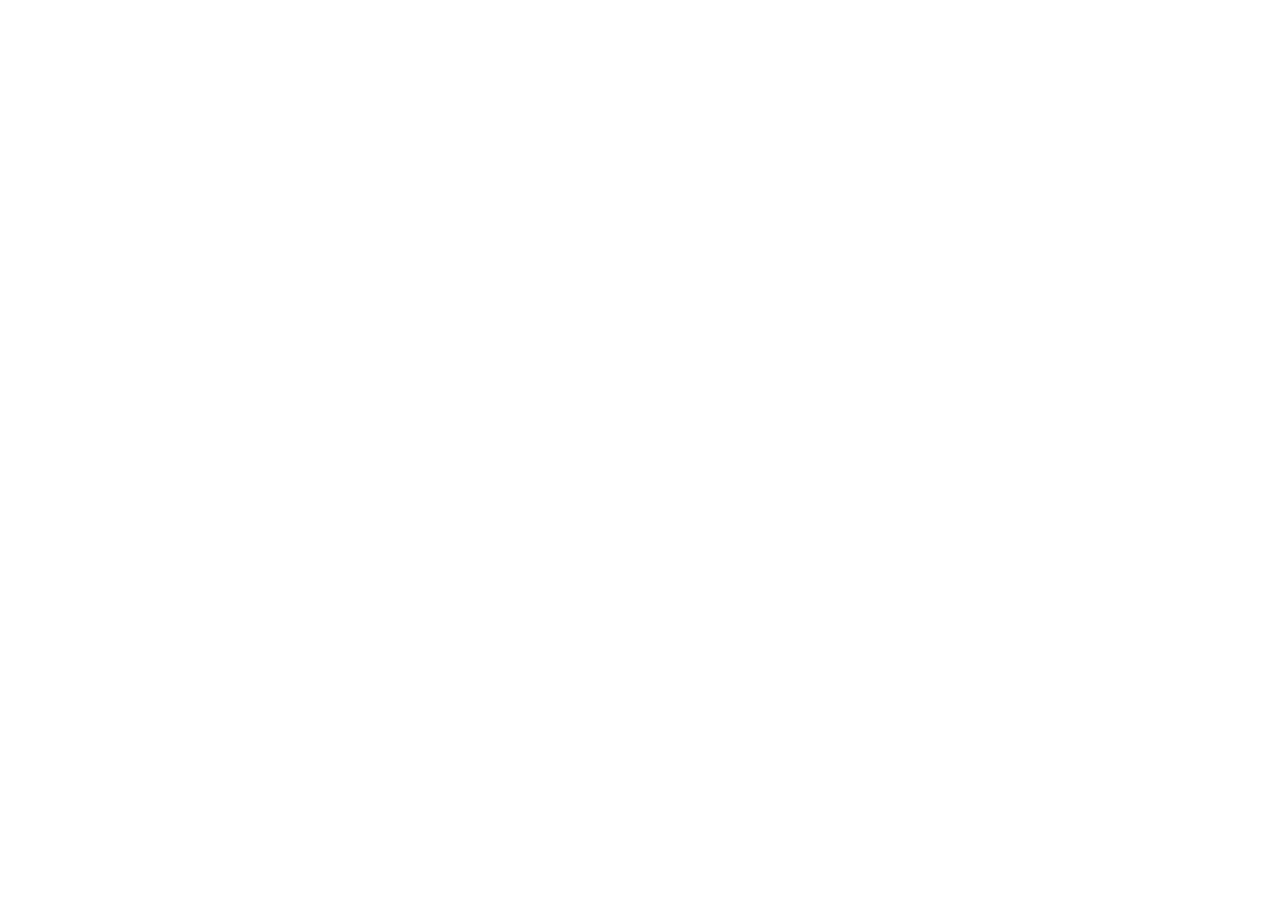
==== commit 9086b8de: "Publicar v1.2.1: agenda, poupança com confirmação, modo escuro e app React atualizada. EOF  Co-autho" ====
--- a/index.html
+++ b/index.html
@@ -1,3356 +1,22 @@
-<!DOCTYPE html>
+<!doctype html>
 <html lang="pt">
-<head>
-  <meta charset="UTF-8" />
-  <meta name="viewport" content="width=device-width, initial-scale=1, maximum-scale=1, user-scalable=no" />
-  <meta http-equiv="Cache-Control" content="no-cache, no-store, must-revalidate" />
-  <meta http-equiv="Pragma" content="no-cache" />
-  <title>FinControl</title>
-  <meta name="theme-color" content="#0f766e" />
-  <meta name="apple-mobile-web-app-capable" content="yes" />
-  <meta name="apple-mobile-web-app-title" content="FinControl" />
-  <link rel="manifest" href="manifest.webmanifest" />
-  <link rel="icon" type="image/png" href="icon-192.png" />
-  <link rel="apple-touch-icon" sizes="180x180" href="apple-touch-icon.png" />
-  <link rel="apple-touch-icon" sizes="192x192" href="icon-192.png" />
-  <link rel="apple-touch-icon" sizes="512x512" href="icon-512.png" />
-  <link rel="preconnect" href="https://fonts.googleapis.com" />
-  <link href="https://fonts.googleapis.com/css2?family=Inter:wght@400;500;600;700&display=swap" rel="stylesheet" />
-  <style>
-    * { box-sizing: border-box; margin: 0; padding: 0; -webkit-tap-highlight-color: transparent; }
-    body { font-family: Inter, system-ui, sans-serif; background: linear-gradient(180deg, #f0fdfa 0%, #f8fafc 120px, #f8fafc 100%); color: #0f172a; max-width: 430px; margin: 0 auto; min-height: 100vh; overflow-x: hidden; }
-    .header { position: sticky; top: 0; z-index: 10; background: rgba(255,255,255,.88); backdrop-filter: blur(16px); border-bottom: 1px solid rgba(241,245,249,.8); padding: 12px 16px; display: flex; justify-content: space-between; align-items: center; box-shadow: 0 1px 0 rgba(15,118,110,.04); }
-    .header-actions { display: flex; align-items: center; gap: 8px; }
-    .btn-access { width: 40px; height: 40px; border: none; border-radius: 12px; background: #f0fdfa; color: #0f766e; cursor: pointer; display: flex; align-items: center; justify-content: center; font-size: 18px; }
-    .settings-section { margin-bottom: 16px; }
-    .settings-section-title { font-size: 11px; font-weight: 600; text-transform: uppercase; letter-spacing: .04em; color: #94a3b8; padding: 0 4px 6px; }
-    .settings-group { background: white; border-radius: 16px; border: 1px solid #f1f5f9; overflow: hidden; box-shadow: 0 1px 3px rgba(15,23,42,.04); }
-    .settings-row { display: flex; align-items: center; justify-content: space-between; gap: 12px; padding: 14px 16px; border-bottom: 1px solid #f1f5f9; }
-    .settings-row:last-child { border-bottom: none; }
-    .settings-row button, .settings-row.clickable { width: 100%; border: none; background: none; text-align: left; cursor: pointer; font: inherit; color: inherit; }
-    .profile-chips { display: flex; flex-wrap: wrap; gap: 8px; padding: 12px 16px; border-top: 1px solid #f1f5f9; }
-    .profile-chip { padding: 8px 14px; border-radius: 99px; border: none; font-size: 13px; font-weight: 500; cursor: pointer; text-transform: capitalize; background: #f1f5f9; color: #64748b; }
-    .profile-chip.active { background: #0f766e; color: white; }
-    .option-chips { display: flex; gap: 8px; padding: 12px 16px; }
-    .option-chip { flex: 1; padding: 9px 6px; border: none; border-radius: 12px; font-size: 12px; font-weight: 500; cursor: pointer; background: #f1f5f9; color: #64748b; }
-    .option-chip.active { background: #0f766e; color: white; }
-    .toggle { width: 44px; height: 24px; border-radius: 99px; border: none; background: #e2e8f0; position: relative; cursor: pointer; flex-shrink: 0; }
-    .toggle.on { background: #0f766e; }
-    .toggle::after { content: ''; position: absolute; top: 2px; left: 2px; width: 20px; height: 20px; border-radius: 50%; background: white; box-shadow: 0 1px 3px rgba(0,0,0,.15); transition: transform .2s; }
-    .toggle.on::after { transform: translateX(20px); }
-    /* Acessibilidade — classes em <html>, aplicadas por applyPrefs() */
-    html.text-large body { zoom: 1.1; }
-    html.text-xlarge body { zoom: 1.2; }
-    html.high-contrast body { color: #000 !important; background: #fff !important; }
-    html.high-contrast .header,
-    html.high-contrast .card,
-    html.high-contrast .settings-group,
-    html.high-contrast .nav,
-    html.high-contrast .login-card,
-    html.high-contrast .grid2 > div,
-    html.high-contrast .balance {
-      border: 2px solid #334155 !important;
-      background: #fff !important;
-      box-shadow: none !important;
-    }
-    html.high-contrast .balance { color: #000 !important; }
-    html.high-contrast .balance .label,
-    html.high-contrast .balance .row { color: #1e293b !important; }
-    html.high-contrast .balance .amount { color: #000 !important; }
-    html.high-contrast .header h1 { color: #000 !important; }
-    html.high-contrast .header p,
-    html.high-contrast .tx-info .sub,
-    html.high-contrast .settings-section-title,
-    html.high-contrast .nav button,
-    html.high-contrast .period button,
-    html.high-contrast .collapse-head .sub { color: #1e293b !important; }
-    html.high-contrast .tx-info .name { color: #000 !important; font-weight: 600; }
-    html.reduce-motion *,
-    html.reduce-motion *::before,
-    html.reduce-motion *::after {
-      animation-duration: 0.01ms !important;
-      animation-iteration-count: 1 !important;
-      transition-duration: 0.01ms !important;
-      scroll-behavior: auto !important;
-    }
-    html.reduce-motion .fab,
-    html.reduce-motion .collapse-head .chev,
-    html.reduce-motion .toggle::after { transition: none !important; transform: none !important; }
-    html.reduce-motion .toggle.on::after { transform: translateX(20px) !important; }
-    html.reduce-motion .btn-album-clear.urgent { animation: none !important; }
-    html.dark-mode { color-scheme: dark; }
-    html.dark-mode body { background: #181818 !important; color: #cccccc !important; }
-    html.dark-mode .header, html.dark-mode .nav { background: #1f1f1f !important; border-color: #3c3c3c !important; }
-    html.dark-mode .card, html.dark-mode .settings-group, html.dark-mode .login-card, html.dark-mode .grid2 > div { background: #252526 !important; border-color: #3c3c3c !important; color: #cccccc !important; }
-    html.dark-mode .balance { background: linear-gradient(135deg, #2d2d30, #252526) !important; border: 1px solid #3c3c3c !important; }
-    html.dark-mode .header h1 { color: #4fc1ff !important; }
-    html.dark-mode .btn-faturas, html.dark-mode .btn-access, html.dark-mode .btn-search { background: #2d2d30 !important; color: #4fc1ff !important; }
-    html.dark-mode .period, html.dark-mode .filter-row { background: #2d2d30 !important; }
-    html.dark-mode .period button.active, html.dark-mode .option-chip.active, html.dark-mode .profile-chip.active { background: #094771 !important; color: #4fc1ff !important; }
-    html.dark-mode .tx-info .sub, html.dark-mode .header p, html.dark-mode .settings-section-title { color: #9d9d9d !important; }
-    html.dark-mode .tx-info .name { color: #cccccc !important; }
-    html.dark-mode .search-overlay { background: #1f1f1f !important; }
-    html.dark-mode .confirm-box { background: #252526 !important; color: #cccccc !important; border: 1px solid #3c3c3c; }
-    html.dark-mode .budget-spent, html.dark-mode .budget-input { background: #2d2d30 !important; border-color: #3c3c3c !important; color: #cccccc !important; }
-    html.dark-mode .budget-spent { color: #4ec9b0 !important; }
-    html.dark-mode .budget-spent.over { color: #f87171 !important; border-color: #7f1d1d !important; background: #3f1d1d !important; }
-    html.dark-mode .budget-spent.warn { color: #fbbf24 !important; border-color: #78350f !important; background: #3f2e12 !important; }
-    .btn-search { width: 40px; height: 40px; border: none; border-radius: 12px; background: #f0fdfa; color: #0f766e; cursor: pointer; font-size: 16px; }
-    .search-overlay { display: none; position: fixed; inset: 0; z-index: 55; background: rgba(255,255,255,.97); flex-direction: column; }
-    .search-overlay.open { display: flex; }
-    .search-head { display: flex; gap: 8px; padding: 12px 16px; border-bottom: 1px solid #e2e8f0; align-items: center; }
-    .search-head input { flex: 1; border: none; outline: none; font-size: 16px; background: transparent; }
-    .search-results { flex: 1; overflow-y: auto; padding: 8px 16px; }
-    .search-item { display: flex; gap: 10px; padding: 12px 0; border-bottom: 1px solid #f1f5f9; width: 100%; border-left: none; border-right: none; border-top: none; background: none; text-align: left; cursor: pointer; color: inherit; font: inherit; }
-    .confirm-box { background: white; border-radius: 16px; padding: 20px; max-width: 360px; width: calc(100% - 32px); }
-    .confirm-actions { display: flex; gap: 10px; margin-top: 16px; }
-    .confirm-actions button { flex: 1; padding: 12px; border-radius: 12px; border: none; font-weight: 600; cursor: pointer; }
-    .confirm-cancel { background: #f1f5f9; color: #334155; }
-    .confirm-ok { background: #0f766e; color: white; }
-    .budget-row { padding-left: 52px; margin-top: 6px; display: flex; align-items: center; gap: 12px; flex-wrap: wrap; }
-    .budget-field { display: flex; align-items: center; gap: 6px; }
-    .budget-field label { font-size: 11px; color: #64748b; white-space: nowrap; }
-    .budget-spent, .budget-input { width: 72px; padding: 4px 8px; border: 1px solid #e2e8f0; border-radius: 8px; font-size: 12px; }
-    .budget-spent { display: inline-block; background: #f8fafc; font-weight: 600; color: #0f766e; text-align: right; }
-    .budget-spent.over { color: #dc2626; border-color: #fecaca; background: #fef2f2; }
-    .budget-spent.warn { color: #b45309; border-color: #fde68a; background: #fffbeb; }
-    .budget-meta { font-size: 11px; color: #64748b; margin-top: 4px; padding-left: 52px; }
-    .budget-meta.over { color: #dc2626; }
-    .budget-meta.warn { color: #b45309; }
-    .header h1 { font-size: 18px; font-weight: 700; color: #115e59; }
-    .header p { font-size: 11px; color: #94a3b8; }
-    .btn-faturas { display: flex; align-items: center; gap: 6px; padding: 8px 12px; border-radius: 12px; background: #f0fdfa; color: #0f766e; font-size: 13px; font-weight: 500; border: none; cursor: pointer; }
-    .badge { background: #0f766e; color: white; font-size: 10px; font-weight: 700; padding: 2px 6px; border-radius: 99px; min-width: 18px; text-align: center; }
-    main { padding: 16px; padding-bottom: 140px; }
-    .period, .filter-row { display: grid; grid-template-columns: repeat(4, 1fr); gap: 4px; padding: 4px; background: #f1f5f9; border-radius: 12px; margin-bottom: 12px; }
-    .filter-row { grid-template-columns: repeat(3, 1fr); }
-    .period button, .filter-row button { padding: 8px 2px; border: none; border-radius: 8px; font-size: 11px; font-weight: 500; cursor: pointer; background: transparent; color: #64748b; }
-    .period button.active, .filter-row button.active { background: white; color: #0f766e; box-shadow: 0 1px 2px rgba(0,0,0,.06); }
-    .card { background: white; border-radius: 18px; padding: 16px; margin-bottom: 12px; border: 1px solid rgba(241,245,249,.9); box-shadow: 0 1px 3px rgba(15,23,42,.04); }
-    .balance { background: linear-gradient(145deg, #0d9488, #0f766e 45%, #115e59); color: white; border: none; box-shadow: 0 8px 24px rgba(15,118,110,.22); }
-    .balance .label { font-size: 13px; color: #99f6e4; }
-    .balance .amount { font-size: 28px; font-weight: 700; margin-top: 4px; }
-    .balance .row { display: flex; flex-wrap: wrap; gap: 12px; margin-top: 14px; font-size: 13px; color: #ccfbf1; }
-    .grid2 { display: grid; grid-template-columns: 1fr 1fr; gap: 10px; margin-bottom: 12px; }
-    .grid2 .card { margin: 0; padding: 12px; }
-    .grid2 .lbl { font-size: 11px; color: #64748b; margin-bottom: 4px; }
-    .grid2 .val { font-size: 17px; font-weight: 700; }
-    .tx { display: flex; align-items: center; gap: 10px; padding: 12px 0; border-bottom: 1px solid #f1f5f9; }
-    .tx.clickable { cursor: pointer; margin: 0 -8px; padding: 12px 8px; border-radius: 12px; transition: background .15s; }
-    .tx.clickable:active { background: #f8fafc; }
-    .tx:last-child { border: none; }
-    .tx-icon { width: 42px; height: 42px; border-radius: 12px; display: flex; align-items: center; justify-content: center; font-size: 17px; flex-shrink: 0; }
-    .tx-info { flex: 1; min-width: 0; }
-    .tx-info .name { font-weight: 500; font-size: 14px; }
-    .tx-info .sub { font-size: 12px; color: #64748b; margin-top: 2px; }
-    .tx-right { display: flex; align-items: center; gap: 6px; flex-shrink: 0; }
-    .tx-amount { font-weight: 600; font-size: 14px; white-space: nowrap; }
-    .tx-amount.income { color: #059669; }
-    .tag { font-size: 9px; font-weight: 700; text-transform: uppercase; padding: 2px 5px; border-radius: 4px; background: #eff6ff; color: #2563eb; margin-left: 4px; }
-    .tag.fixo { background: #f0fdfa; color: #0f766e; }
-    .btn-del { border: none; background: none; color: #cbd5e1; font-size: 16px; cursor: pointer; padding: 4px; line-height: 1; }
-    .btn-del:hover { color: #ef4444; }
-    .nav { position: fixed; bottom: 0; left: 50%; transform: translateX(-50%); width: 100%; max-width: 430px; background: white; border-top: 1px solid #f1f5f9; display: flex; padding-bottom: env(safe-area-inset-bottom, 8px); z-index: 20; }
-    .nav button { flex: 1; display: flex; flex-direction: column; align-items: center; gap: 2px; padding: 8px 1px; border: none; background: none; font-size: 8px; font-weight: 500; color: #94a3b8; cursor: pointer; min-width: 0; }
-    .nav button.active { color: #0f766e; }
-    .nav svg { width: 18px; height: 18px; }
-    .fab-wrap { position: fixed; bottom: 80px; right: max(16px, calc(50% - 215px + 16px)); z-index: 30; display: flex; flex-direction: column; align-items: flex-end; gap: 8px; }
-    .fab-menu { display: none; flex-direction: column; gap: 8px; }
-    .fab-menu.open { display: flex; }
-    .fab-opt { padding: 10px 14px; border-radius: 12px; background: white; border: 1px solid #f1f5f9; font-size: 13px; font-weight: 500; cursor: pointer; box-shadow: 0 4px 12px rgba(0,0,0,.08); white-space: nowrap; }
-    .fab-opt.expense { color: #dc2626; }
-    .fab-opt.income { color: #059669; }
-    .fab-opt.savings { color: #047857; }
-    .fab-opt.photo { color: #7c3aed; }
-    .fab { width: 56px; height: 56px; border-radius: 18px; background: linear-gradient(135deg, #14b8a6, #0f766e); color: white; border: none; font-size: 28px; cursor: pointer; display: flex; align-items: center; justify-content: center; box-shadow: 0 6px 20px rgba(15,118,110,.4); transition: transform .2s; }
-    .search-bar { display: flex; gap: 8px; margin-bottom: 12px; }
-    .search-bar input { flex: 1; padding: 10px 14px; border: 1px solid #e2e8f0; border-radius: 12px; font-size: 14px; font-family: inherit; background: white; }
-    .search-bar select { padding: 10px 12px; border: 1px solid #e2e8f0; border-radius: 12px; font-size: 13px; background: white; max-width: 42%; }
-    .savings-filters { display: grid; grid-template-columns: 1fr 1fr; gap: 8px; margin-bottom: 12px; }
-    .savings-filters .full { grid-column: 1 / -1; }
-    .savings-filters label { font-size: 11px; color: #64748b; display: block; margin-bottom: 4px; }
-    .savings-filters input { width: 100%; padding: 10px 12px; border: 1px solid #e2e8f0; border-radius: 12px; font-size: 14px; font-family: inherit; background: white; box-sizing: border-box; }
-    .collapse { margin-bottom: 12px; }
-    .collapse-head { display: flex; justify-content: space-between; align-items: center; padding: 14px 16px; background: white; border: 1px solid #f1f5f9; border-radius: 16px; cursor: pointer; user-select: none; box-shadow: 0 1px 3px rgba(15,23,42,.04); }
-    .collapse-head .title { font-size: 14px; font-weight: 600; }
-    .collapse-head .sub { font-size: 11px; color: #94a3b8; margin-top: 2px; }
-    .collapse-head .chev { color: #94a3b8; font-size: 18px; transition: transform .2s; }
-    .collapse.open .collapse-head .chev { transform: rotate(180deg); }
-    .collapse-body { display: none; padding-top: 10px; }
-    .collapse.open .collapse-body { display: block; }
-    .savings-progress { height: 6px; border-radius: 99px; background: rgba(255,255,255,.6); overflow: hidden; margin-top: 6px; }
-    .savings-progress .fill { height: 100%; background: #059669; border-radius: 99px; }
-    .btn-edit { width: 100%; padding: 12px; border: none; border-radius: 12px; background: #f0fdfa; color: #0f766e; font-size: 14px; font-weight: 600; cursor: pointer; margin-bottom: 10px; }
-    .fab.open { transform: rotate(45deg); }
-    .screen { display: none; }
-    .screen.active { display: block; }
-    .overlay { display: none; position: fixed; inset: 0; background: rgba(15,23,42,.45); z-index: 50; align-items: flex-end; justify-content: center; }
-    #settings-overlay { z-index: 10002; }
-    .overlay.open { display: flex; }
-    .overlay.center { align-items: center; padding: 16px; }
-    .sheet { background: white; width: 100%; max-width: 430px; max-height: 90vh; border-radius: 24px 24px 0 0; overflow: hidden; display: flex; flex-direction: column; }
-    .overlay.center .sheet { border-radius: 20px; max-height: 85vh; }
-    .sheet-header { display: flex; justify-content: space-between; align-items: center; padding: 16px 20px; border-bottom: 1px solid #f1f5f9; flex-shrink: 0; }
-    .sheet-header h2 { font-size: 17px; font-weight: 600; }
-    .sheet-close { background: none; border: none; font-size: 22px; color: #64748b; cursor: pointer; padding: 4px; }
-    .sheet-body { padding: 20px; overflow-y: auto; flex: 1; }
-    .field { margin-bottom: 14px; }
-    .field label { display: block; font-size: 13px; font-weight: 500; color: #64748b; margin-bottom: 6px; }
-    .field input, .field select, .field textarea { width: 100%; padding: 11px 14px; border: 1px solid #e2e8f0; border-radius: 12px; font-size: 15px; font-family: inherit; background: white; }
-    .field input:focus, .field select:focus { outline: none; border-color: #14b8a6; box-shadow: 0 0 0 3px rgba(20,184,166,.15); }
-    .type-toggle { display: flex; gap: 8px; }
-    .type-toggle button { flex: 1; padding: 10px; border: 1px solid #e2e8f0; border-radius: 12px; background: white; font-size: 13px; font-weight: 500; cursor: pointer; color: #64748b; }
-    .type-toggle button.active { border-color: #0f766e; background: #f0fdfa; color: #0f766e; }
-    .btn-primary { width: 100%; padding: 14px; border: none; border-radius: 12px; background: #0f766e; color: white; font-size: 15px; font-weight: 600; cursor: pointer; margin-top: 4px; }
-    .btn-primary:active { background: #115e59; }
-    .btn-secondary { width: 100%; padding: 12px; border: 1px solid #e2e8f0; border-radius: 12px; background: white; color: #64748b; font-size: 14px; font-weight: 500; cursor: pointer; margin-bottom: 12px; }
-    .cal-action-sub { font-size: 13px; color: #64748b; margin: 0 20px 12px; }
-    .cal-action-btn { width: calc(100% - 40px); margin: 0 20px 10px; padding: 14px 16px; border: none; border-radius: 14px; font-size: 15px; font-weight: 600; cursor: pointer; text-align: left; display: flex; align-items: center; gap: 10px; }
-    .cal-action-btn.expense { background: #f0fdfa; color: #0f766e; }
-    .cal-action-btn.income { background: #ecfdf5; color: #059669; }
-    .cal-action-btn.savings { background: #eff6ff; color: #2563eb; }
-    .cal-action-cancel { width: calc(100% - 40px); margin: 4px 20px 20px; padding: 12px; border: 1px solid #e2e8f0; border-radius: 12px; background: white; color: #64748b; font-size: 14px; font-weight: 500; cursor: pointer; }
-    .upload-zone { border: 2px dashed #99f6e4; background: #f0fdfa80; border-radius: 16px; padding: 28px; text-align: center; color: #0f766e; font-weight: 500; font-size: 14px; cursor: pointer; margin-bottom: 14px; }
-    .album-storage { border-radius: 12px; padding: 12px 14px; margin-bottom: 12px; border: 1px solid #e2e8f0; background: #f8fafc; }
-    .album-storage.warn { border-color: #fde68a; background: #fffbeb; }
-    .album-storage.critical { border-color: #fecaca; background: #fef2f2; }
-    .album-storage .storage-head { display: flex; justify-content: space-between; font-size: 12px; font-weight: 500; margin-bottom: 8px; color: #64748b; }
-    .album-storage.warn .storage-head { color: #92400e; }
-    .album-storage.critical .storage-head { color: #b91c1c; }
-    .album-storage .storage-bar { height: 8px; border-radius: 99px; background: rgba(255,255,255,.8); overflow: hidden; border: 1px solid rgba(0,0,0,.04); }
-    .album-storage .storage-fill { height: 100%; border-radius: 99px; transition: width .3s; background: #059669; }
-    .album-storage.warn .storage-fill { background: #f59e0b; }
-    .album-storage.critical .storage-fill { background: #dc2626; }
-    .album-storage .storage-sub { font-size: 11px; margin-top: 6px; color: #94a3b8; }
-    .album-storage.warn .storage-sub { color: #b45309; }
-    .album-storage.critical .storage-sub { color: #dc2626; }
-    .album-storage .storage-alert { font-size: 12px; font-weight: 600; margin-top: 8px; color: #dc2626; }
-    .btn-album-clear { width: 100%; padding: 11px; border: 1px solid #fecaca; border-radius: 12px; background: #fff; color: #dc2626; font-size: 13px; font-weight: 500; cursor: pointer; margin-top: 12px; }
-    .btn-album-clear:disabled { opacity: .45; cursor: not-allowed; }
-    .btn-album-clear.urgent { background: #fef2f2; border-color: #dc2626; box-shadow: 0 0 0 2px rgba(220,38,38,.2); animation: storage-pulse 1.8s ease-in-out infinite; }
-    @keyframes storage-pulse { 0%,100%{opacity:1} 50%{opacity:.82} }
-    .album { display: grid; grid-template-columns: repeat(3, 1fr); gap: 8px; }
-    .album-item { aspect-ratio: 1; border-radius: 12px; overflow: hidden; cursor: pointer; position: relative; background: #e2e8f0; border: none; padding: 0; }
-    .album-item img { width: 100%; height: 100%; object-fit: cover; }
-    .clickable { cursor: pointer; transition: border-color .15s; }
-    .clickable:active { transform: scale(0.99); }
-    .card-hint { font-size: 11px; color: #0f766e; font-weight: 500; text-align: center; margin-top: 8px; }
-    .back-btn { display: flex; align-items: center; gap: 6px; border: none; background: none; color: #0f766e; font-size: 13px; font-weight: 500; cursor: pointer; margin-bottom: 8px; padding: 0; }
-    .empty { text-align: center; padding: 32px 16px; color: #94a3b8; font-size: 14px; }
-    .empty small { display: block; margin-top: 6px; font-size: 12px; }
-    .section-title { font-size: 11px; font-weight: 600; color: #94a3b8; text-transform: uppercase; letter-spacing: .05em; padding: 10px 0 4px; }
-    .cat-row { display: flex; align-items: center; gap: 12px; padding: 12px 0; border-bottom: 1px solid #f1f5f9; }
-    .cat-actions { display: flex; gap: 2px; flex-shrink: 0; }
-    .btn-icon { border: none; background: none; font-size: 15px; cursor: pointer; padding: 6px 8px; color: #94a3b8; line-height: 1; }
-    .btn-icon:hover { color: #0f766e; }
-    .btn-icon.del:hover { color: #ef4444; }
-    .color-pick { display: flex; flex-wrap: wrap; gap: 8px; }
-    .color-pick button { width: 28px; height: 28px; border-radius: 50%; border: 2px solid transparent; cursor: pointer; padding: 0; }
-    .color-pick button.active { border-color: #0f172a; transform: scale(1.1); }
-    .cal-grid { display: grid; grid-template-columns: repeat(7, 1fr); gap: 3px; text-align: center; }
-    .cal-grid .dow { font-size: 10px; color: #94a3b8; font-weight: 500; padding: 4px 0; }
-    .cal-day { aspect-ratio: 1; border-radius: 10px; border: none; background: none; font-size: 12px; color: #334155; cursor: pointer; position: relative; }
-    .cal-day.today { background: #f0fdfa; color: #0f766e; font-weight: 600; }
-    .cal-day.selected { background: #0f766e; color: white; }
-    .cal-day .dot { position: absolute; bottom: 3px; left: 50%; transform: translateX(-50%); width: 4px; height: 4px; border-radius: 50%; background: #14b8a6; }
-    .cal-day.selected .dot { background: white; }
-    .viewer { position: fixed; inset: 0; z-index: 60; background: #000; display: none; flex-direction: column; }
-    .viewer.open { display: flex; }
-    .viewer img { flex: 1; object-fit: contain; padding: 16px; }
-    .viewer-bar { display: flex; justify-content: space-between; padding: 12px 16px; color: white; }
-    .toast { position: fixed; top: 70px; left: 50%; transform: translateX(-50%); background: #0f766e; color: white; padding: 10px 18px; border-radius: 12px; font-size: 13px; font-weight: 500; z-index: 100; opacity: 0; transition: opacity .3s; pointer-events: none; }
-    .toast.show { opacity: 1; }
-    .receipt-actions { display: grid; grid-template-columns: 1fr 1fr 1fr; gap: 8px; margin-bottom: 10px; }
-    .receipt-btn { display: flex; align-items: center; justify-content: center; gap: 4px; padding: 11px 6px; border-radius: 12px; border: 1px solid #99f6e4; background: #f0fdfa; color: #0f766e; font-size: 11px; font-weight: 500; cursor: pointer; transition: all .15s; }
-    .receipt-btn:active { background: #ccfbf1; }
-    .receipt-btn.active { background: #0f766e; color: white; border-color: #0f766e; }
-    .receipt-btn.muted { border-color: #e2e8f0; background: #f8fafc; color: #64748b; }
-    .receipt-btn.muted.active { background: #64748b; color: white; border-color: #64748b; }
-    .receipt-preview { display: none; margin-bottom: 10px; border-radius: 12px; overflow: hidden; border: 1px solid #e2e8f0; position: relative; }
-    .receipt-preview.show { display: block; }
-    .receipt-preview img { width: 100%; max-height: 140px; object-fit: cover; display: block; }
-    .receipt-preview .rm { position: absolute; top: 8px; right: 8px; width: 28px; height: 28px; border-radius: 50%; border: none; background: rgba(0,0,0,.55); color: white; font-size: 16px; cursor: pointer; }
-    .field-hint { font-size: 11px; color: #94a3b8; margin-top: 6px; }
-    .detail-hero { display: flex; align-items: center; gap: 14px; margin-bottom: 16px; }
-    .detail-hero .icon { width: 56px; height: 56px; border-radius: 16px; display: flex; align-items: center; justify-content: center; font-size: 26px; flex-shrink: 0; }
-    .detail-hero .info { flex: 1; min-width: 0; }
-    .detail-hero .name { font-size: 17px; font-weight: 600; }
-    .detail-hero .cat { font-size: 13px; color: #64748b; margin-top: 2px; }
-    .detail-hero .amount { font-size: 20px; font-weight: 700; white-space: nowrap; }
-    .detail-hero .amount.income { color: #059669; }
-    .detail-grid { display: grid; grid-template-columns: 1fr 1fr; gap: 10px; margin-bottom: 16px; }
-    .detail-field { background: #f8fafc; border-radius: 12px; padding: 12px; }
-    .detail-field .lbl { font-size: 11px; color: #94a3b8; margin-bottom: 4px; }
-    .detail-field .val { font-size: 14px; font-weight: 500; color: #1e293b; }
-    .detail-note { background: #f8fafc; border-radius: 12px; padding: 12px; margin-bottom: 16px; }
-    .detail-note .lbl { font-size: 11px; color: #94a3b8; margin-bottom: 4px; }
-    .detail-note .val { font-size: 14px; color: #1e293b; white-space: pre-wrap; line-height: 1.45; }
-    .detail-savings { background: linear-gradient(135deg, #ecfdf5, #f0fdfa); border: 1px solid #a7f3d0; border-radius: 12px; padding: 14px; margin-bottom: 16px; }
-    .detail-savings .lbl { font-size: 12px; font-weight: 500; color: #047857; display: flex; align-items: center; gap: 6px; }
-    .detail-savings .amount { font-size: 24px; font-weight: 700; color: #065f46; margin-top: 6px; }
-    .detail-savings .hint { font-size: 11px; color: #059669; margin-top: 4px; }
-    .detail-savings-btn { width: 100%; margin-top: 12px; padding: 12px; border: none; border-radius: 12px; background: #0f766e; color: white; font-size: 14px; font-weight: 600; cursor: pointer; }
-    .detail-savings-btn:active { opacity: .9; }
-    .form-savings-suggest { margin: -4px 0 12px; }
-    .form-savings-card { background: linear-gradient(135deg, #ecfdf5, #f0fdfa); border: 1px solid #a7f3d0; border-radius: 12px; padding: 12px 14px; }
-    .form-savings-card .lbl { font-size: 12px; font-weight: 500; color: #047857; margin-bottom: 8px; }
-    .form-savings-row { display: flex; align-items: center; gap: 8px; }
-    .form-savings-row input { flex: 1; padding: 10px 12px; border: 1px solid #a7f3d0; border-radius: 10px; font-size: 16px; font-weight: 600; color: #065f46; background: white; }
-    .form-savings-card .hint { font-size: 11px; color: #059669; margin-top: 6px; }
-    .detail-receipt { margin-bottom: 16px; }
-    .detail-receipt .lbl { font-size: 13px; font-weight: 500; color: #64748b; margin-bottom: 8px; }
-    .detail-receipt img { width: 100%; max-height: 200px; object-fit: cover; border-radius: 12px; border: 1px solid #e2e8f0; cursor: pointer; }
-    .detail-receipt .hint { font-size: 11px; color: #94a3b8; text-align: center; margin-top: 6px; }
-    .detail-empty { text-align: center; padding: 20px; background: #f8fafc; border-radius: 12px; color: #94a3b8; font-size: 13px; margin-bottom: 16px; }
-    .btn-danger { width: 100%; padding: 12px; border: none; border-radius: 12px; background: #fef2f2; color: #dc2626; font-size: 14px; font-weight: 600; cursor: pointer; }
-    .savings-card { background: linear-gradient(135deg, #ecfdf5, #f0fdfa); border: 1px solid #a7f3d0; border-radius: 16px; padding: 16px; margin-bottom: 12px; }
-    .savings-head { display: flex; justify-content: space-between; align-items: flex-start; gap: 10px; }
-    .savings-head .meta { flex: 1; min-width: 0; }
-    .savings-head .title { font-size: 14px; font-weight: 600; color: #065f46; }
-    .savings-head .sub { font-size: 11px; color: #059669; margin-top: 2px; }
-    .savings-amount { font-size: 30px; font-weight: 700; color: #065f46; margin-top: 12px; }
-    .savings-hint { font-size: 13px; color: #047857; margin-top: 6px; opacity: .85; }
-    .savings-preview { background: #ecfdf5; border: 1px solid #a7f3d0; border-radius: 12px; padding: 14px; }
-    .savings-preview .lbl { font-size: 11px; color: #059669; margin-bottom: 4px; }
-    .savings-preview .val { font-size: 20px; font-weight: 700; color: #065f46; }
-    .compare-row { margin-bottom: 14px; }
-    .compare-row-head { display: flex; justify-content: space-between; align-items: center; margin-bottom: 6px; }
-    .compare-row-head .lbl { font-size: 14px; font-weight: 500; color: #334155; }
-    .compare-row-head .val { font-size: 14px; font-weight: 700; }
-    .compare-badge { font-size: 11px; font-weight: 600; padding: 2px 6px; border-radius: 6px; margin-left: 6px; }
-    .compare-badge.up-good { background: #ecfdf5; color: #047857; }
-    .compare-badge.up-bad { background: #fef2f2; color: #dc2626; }
-    .compare-badge.down-good { background: #ecfdf5; color: #047857; }
-    .compare-badge.down-bad { background: #fef2f2; color: #dc2626; }
-    .compare-badge.neutral { background: #f1f5f9; color: #64748b; }
-    .compare-bars { display: flex; gap: 8px; align-items: flex-end; height: 32px; }
-    .compare-bars .col { flex: 1; display: flex; flex-direction: column; gap: 2px; justify-content: flex-end; height: 100%; }
-    .compare-bars .bar { border-radius: 6px; min-height: 4px; }
-    .compare-bars .bar.cur { background: #0f766e; }
-    .compare-bars .bar.prev { background: #cbd5e1; }
-    .compare-bars .cap { font-size: 9px; color: #94a3b8; }
-    .compare-sub { font-size: 11px; color: #94a3b8; margin-top: 4px; }
-    .compare-chart { display: flex; align-items: flex-end; gap: 6px; height: 100px; margin-top: 10px; padding-top: 8px; border-top: 1px solid #f1f5f9; }
-    .compare-chart .mcol { flex: 1; display: flex; flex-direction: column; align-items: center; gap: 3px; height: 100%; justify-content: flex-end; }
-    .compare-chart .mbars { display: flex; gap: 2px; align-items: flex-end; width: 100%; justify-content: center; }
-    .compare-chart .mbar { width: 42%; border-radius: 4px 4px 0 0; min-height: 3px; }
-    .compare-chart .mbar.inc { background: #059669; }
-    .compare-chart .mbar.exp { background: #0f766e; }
-    .compare-chart .mlbl { font-size: 9px; color: #94a3b8; }
-    .compare-legend { display: flex; gap: 12px; justify-content: center; font-size: 10px; color: #64748b; margin-top: 8px; }
-    .compare-legend span::before { content: ''; display: inline-block; width: 8px; height: 8px; border-radius: 2px; margin-right: 4px; vertical-align: middle; }
-    .compare-legend .inc::before { background: #059669; }
-    .compare-legend .exp::before { background: #0f766e; }
-    .spend-alert { border-radius: 16px; padding: 16px; margin-bottom: 12px; border: 1px solid #e2e8f0; background: linear-gradient(135deg, #f8fafc, #fff); }
-    .spend-alert.warn { border-color: #fcd34d; background: linear-gradient(135deg, #fffbeb, #fef3c7); }
-    .spend-alert.danger { border-color: #fca5a5; background: linear-gradient(135deg, #fef2f2, #fee2e2); }
-    .spend-alert-head { display: flex; justify-content: space-between; align-items: flex-start; gap: 10px; }
-    .spend-alert .title { font-size: 14px; font-weight: 600; }
-    .spend-alert .sub { font-size: 11px; margin-top: 2px; }
-    .spend-alert.ok .title { color: #1e293b; } .spend-alert.ok .sub { color: #64748b; }
-    .spend-alert.warn .title { color: #92400e; } .spend-alert.warn .sub { color: #b45309; }
-    .spend-alert.danger .title { color: #991b1b; } .spend-alert.danger .sub { color: #b91c1c; }
-    .spend-alert-amount { font-size: 26px; font-weight: 700; margin-top: 10px; }
-    .spend-alert.ok .spend-alert-amount { color: #0f172a; }
-    .spend-alert.warn .spend-alert-amount { color: #92400e; }
-    .spend-alert.danger .spend-alert-amount { color: #991b1b; }
-    .spend-alert-amount small { font-size: 14px; font-weight: 400; color: #94a3b8; }
-    .spend-progress { height: 8px; border-radius: 99px; background: rgba(255,255,255,.7); overflow: hidden; margin-top: 10px; }
-    .spend-progress .fill { height: 100%; border-radius: 99px; transition: width .3s; }
-    .spend-alert.ok .fill { background: #64748b; }
-    .spend-alert.warn .fill { background: #f59e0b; }
-    .spend-alert.danger .fill { background: #ef4444; }
-    .spend-hint { font-size: 11px; margin-top: 8px; }
-    .spend-alert.ok .spend-hint { color: #64748b; }
-    .spend-alert.warn .spend-hint { color: #b45309; }
-    .spend-alert.danger .spend-hint { color: #b91c1c; }
-    .goals-panel { margin-bottom: 12px; }
-    .goals-panel-head { display: flex; justify-content: space-between; align-items: center; padding: 12px 16px; border-bottom: 1px solid #f1f5f9; }
-    .goal-card { border-radius: 12px; padding: 12px; margin-bottom: 8px; border: 1px solid #e2e8f0; }
-    .goal-card.on_track { background: linear-gradient(135deg, #ecfdf5, #f0fdfa); border-color: #a7f3d0; }
-    .goal-card.behind { background: linear-gradient(135deg, #fffbeb, #fef3c7); border-color: #fcd34d; }
-    .goal-card.far_behind { background: linear-gradient(135deg, #fef2f2, #fee2e2); border-color: #fca5a5; }
-    .goal-card-head { display: flex; justify-content: space-between; gap: 8px; align-items: flex-start; }
-    .goal-badge { font-size: 10px; font-weight: 600; padding: 2px 8px; border-radius: 6px; white-space: nowrap; }
-    .goal-card.on_track .goal-badge { background: #d1fae5; color: #065f46; }
-    .goal-card.behind .goal-badge { background: #fef3c7; color: #92400e; }
-    .goal-card.far_behind .goal-badge { background: #fee2e2; color: #991b1b; }
-    .goal-dot { width: 8px; height: 8px; border-radius: 50%; display: inline-block; margin-right: 6px; }
-    .goal-card.on_track .goal-dot { background: #10b981; }
-    .goal-card.behind .goal-dot { background: #f59e0b; }
-    .goal-card.far_behind .goal-dot { background: #ef4444; }
-    .goal-progress { height: 6px; border-radius: 99px; background: rgba(255,255,255,.7); overflow: hidden; margin-top: 8px; }
-    .goal-card.on_track .goal-progress .fill { background: #10b981; }
-    .goal-card.behind .goal-progress .fill { background: #f59e0b; }
-    .goal-card.far_behind .goal-progress .fill { background: #ef4444; }
-    .goal-progress .fill { height: 100%; border-radius: 99px; }
-    .login-screen {
-      position: fixed; inset: 0; z-index: 10000;
-      display: flex; flex-direction: column; align-items: center; justify-content: center;
-      padding: 24px;
-      background: linear-gradient(180deg, #eef2ff 0%, #f8fafc 100%);
-    }
-    .login-screen.hidden { display: none; }
-    .login-access { position: fixed; top: 16px; right: 16px; z-index: 10001; }
-    .login-card {
-      width: 100%; max-width: 360px;
-      background: #fff; border-radius: 16px; padding: 24px;
-      box-shadow: 0 4px 24px rgba(15,23,42,.08);
-    }
-    .login-brand {
-      text-align: center; margin-bottom: 28px;
-    }
-    .login-icon {
-      width: 72px; height: 72px; margin: 0 auto 12px;
-      border-radius: 18px; overflow: hidden;
-      box-shadow: 0 8px 24px rgba(11,31,58,.35);
-    }
-    .login-icon img { width: 100%; height: 100%; object-fit: cover; display: block; }
-    .login-brand h2 { font-size: 24px; font-weight: 700; color: #0f172a; margin: 0; }
-    .login-brand p { font-size: 13px; color: #64748b; margin: 6px 0 0; }
-    .login-field { margin-bottom: 14px; }
-    .login-field label { display: block; font-size: 13px; font-weight: 500; color: #334155; margin-bottom: 6px; }
-    .login-field input {
-      width: 100%; padding: 12px 14px; border: 1px solid #e2e8f0; border-radius: 10px;
-      font-size: 15px; background: #fff; color: #0f172a;
-    }
-    .login-field input:focus { outline: none; border-color: #6366f1; box-shadow: 0 0 0 3px rgba(99,102,241,.15); }
-    .login-error { font-size: 13px; color: #ef4444; text-align: center; margin: 4px 0 12px; min-height: 18px; }
-    .login-submit {
-      width: 100%; padding: 14px; border: none; border-radius: 10px;
-      background: #4338ca; color: #fff; font-size: 15px; font-weight: 600; cursor: pointer;
-    }
-    .login-submit:active { transform: scale(.98); }
-    .login-hint { text-align: center; font-size: 11px; color: #94a3b8; margin-top: 20px; max-width: 360px; }
-  </style>
-</head>
-<body>
-  <div id="login-screen" class="login-screen">
-    <button type="button" class="btn-access login-access" onclick="App.openSettings()" aria-label="Definições" title="Definições">♿</button>
-    <div class="login-brand">
-      <div class="login-icon">
-        <img src="icon-192.png?v=3" alt="FinControl" width="72" height="72" />
-      </div>
-      <h2>FinControl</h2>
-      <p data-i18n="login.subtitle">Introduz o utilizador e a palavra-passe para entrar</p>
-    </div>
-    <form class="login-card" onsubmit="App.handleLogin(event)">
-      <div class="login-field">
-        <label for="login-user" data-i18n="login.username">Utilizador</label>
-        <input id="login-user" type="text" autocomplete="off" oninput="App.updateFaceIdButton()" />
-      </div>
-      <div class="login-field" id="login-pass-wrap">
-        <label for="login-pass" data-i18n="login.password">Palavra-passe</label>
-        <input id="login-pass" type="password" autocomplete="new-password" />
-      </div>
-      <p class="login-error" id="login-error"></p>
-      <button type="submit" class="login-submit" data-i18n="login.submit">Entrar</button>
-      <button type="button" class="login-submit" id="login-faceid" style="margin-top:8px;background:#f0fdfa;color:#0f766e;display:none" onclick="App.loginFaceId()">🔐 Entrar com Face ID</button>
-    </form>
-    <p class="login-hint" data-i18n="login.hint">Os teus dados ficam guardados apenas neste dispositivo.</p>
-  </div>
-
-  <header class="header">
-    <div>
-      <h1>FinControl</h1>
-      <p id="subtitle">Resumo financeiro</p>
-    </div>
-    <div class="header-actions">
-      <button class="btn-search" onclick="App.openSearch()" aria-label="Pesquisar">🔍</button>
-      <button class="btn-faturas" onclick="App.openAlbum()">
-        <span data-i18n="nav.receipts">Faturas</span> <span class="badge" id="receipt-badge">0</span>
-      </button>
-      <button class="btn-access" onclick="App.openSettings()" aria-label="Definições" title="Definições">♿</button>
-    </div>
-  </header>
-
-  <main id="main"></main>
-
-  <div class="fab-wrap">
-    <div class="fab-menu" id="fab-menu">
-      <button class="fab-opt photo" onclick="App.quickReceipt()">📷 <span data-i18n="fab.quickReceipt">Foto rápida</span></button>
-      <button class="fab-opt savings" onclick="App.openSavingsTransfer()">+ <span data-i18n="fab.registerSavings">Nova Poupança</span></button>
-      <button class="fab-opt income" onclick="App.openForm('income')">+ <span data-i18n="fab.newIncome">Novo Ganho</span></button>
-      <button class="fab-opt expense" onclick="App.openForm('expense')">+ <span data-i18n="fab.newExpense">Novo Gasto</span></button>
-    </div>
-    <button class="fab" id="fab" onclick="App.toggleFab()">+</button>
-  </div>
-  <input type="file" id="quick-receipt-input" accept="image/*" capture="environment" hidden onchange="App.handleQuickReceipt(this)" />
-
-  <nav class="nav" id="nav">
-    <button class="active" data-screen="resumo" onclick="App.go('resumo')"><svg viewBox="0 0 24 24" fill="none" stroke="currentColor" stroke-width="2"><rect x="3" y="3" width="7" height="7" rx="1"/><rect x="14" y="3" width="7" height="7" rx="1"/><rect x="3" y="14" width="7" height="7" rx="1"/><rect x="14" y="14" width="7" height="7" rx="1"/></svg><span data-i18n="nav.summary">Resumo</span></button>
-    <button data-screen="gastos" onclick="App.go('gastos')"><svg viewBox="0 0 24 24" fill="none" stroke="currentColor" stroke-width="2"><polyline points="23 18 13.5 8.5 8.5 13.5 1 6"/><polyline points="17 18 23 18 23 12"/></svg><span data-i18n="nav.expenses">Gastos</span></button>
-    <button data-screen="ganhos" onclick="App.go('ganhos')"><svg viewBox="0 0 24 24" fill="none" stroke="currentColor" stroke-width="2"><polyline points="23 6 13.5 15.5 8.5 10.5 1 18"/><polyline points="17 6 23 6 23 12"/></svg><span data-i18n="nav.income">Ganhos</span></button>
-    <button data-screen="poupancas" onclick="App.go('poupancas')"><svg viewBox="0 0 24 24" fill="none" stroke="currentColor" stroke-width="2"><path d="M19 5c-1.5 0-2.8 1.4-3 2-3.5-1.5-11-.3-11 5 0 1.8 0 3 2 4.5V20h4v-2h3v2h4v-4c1-.5 1.7-1 2-2h2v-4h-2c0-1-.5-1.5-1-2"/><path d="M2 9v1c0 1.1.9 2 2 2h1"/></svg><span data-i18n="nav.savings">Poupanças</span></button>
-    <button data-screen="calendario" onclick="App.go('calendario')"><svg viewBox="0 0 24 24" fill="none" stroke="currentColor" stroke-width="2"><rect x="3" y="4" width="18" height="18" rx="2"/><line x1="16" y1="2" x2="16" y2="6"/><line x1="8" y1="2" x2="8" y2="6"/><line x1="3" y1="10" x2="21" y2="10"/></svg><span data-i18n="nav.calendar">Calendário</span></button>
-    <button data-screen="categorias" onclick="App.go('categorias')"><svg viewBox="0 0 24 24" fill="none" stroke="currentColor" stroke-width="2"><path d="M22 19a2 2 0 0 1-2 2H4a2 2 0 0 1-2-2V5a2 2 0 0 1 2-2h5l2 3h9a2 2 0 0 1 2 2z"/></svg><span data-i18n="nav.categories">Categorias</span></button>
-  </nav>
-
-  <div class="overlay" id="form-overlay" onclick="if(event.target===this)App.closeForm()">
-    <div class="sheet">
-      <div class="sheet-header">
-        <h2 id="form-title">Novo Gasto</h2>
-        <button class="sheet-close" onclick="App.closeForm()">×</button>
-      </div>
-      <div class="sheet-body">
-        <form id="tx-form" onsubmit="App.submitForm(event)">
-          <div class="field">
-            <label>Valor (€)</label>
-            <input type="text" inputmode="decimal" id="f-amount" placeholder="0,00" required oninput="App.updateFormSavingsSuggest()" />
-          </div>
-          <div class="form-savings-suggest" id="f-savings-suggest" hidden>
-            <div class="form-savings-card">
-              <div class="lbl" id="f-savings-lbl">🐷 Poupança sugerida</div>
-              <div class="form-savings-row">
-                <input type="text" inputmode="decimal" id="f-savings-amount" placeholder="0,00" />
-                <span style="font-size:13px;color:#047857;font-weight:500">€</span>
-              </div>
-              <div class="hint" id="f-savings-hint"></div>
-            </div>
-            <button type="button" class="detail-savings-btn" onclick="App.saveSavingsFromForm()">Guardar poupança neste dia</button>
-          </div>
-          <div class="field">
-            <label>Data</label>
-            <input type="text" id="f-date" required placeholder="dd/mm/aaaa" maxlength="10" inputmode="numeric" autocomplete="off" oninput="App.maskDateInput(this)" />
-          </div>
-          <div class="field" id="f-scope-wrap">
-            <label>Tipo</label>
-            <div class="type-toggle">
-              <button type="button" class="active" data-scope="personal" onclick="App.setScope('personal')">Pessoal</button>
-              <button type="button" data-scope="professional" onclick="App.setScope('professional')">Profissional</button>
-            </div>
-          </div>
-          <div class="field">
-            <label>Categoria</label>
-            <select id="f-category"></select>
-          </div>
-          <div class="field">
-            <label>Nota</label>
-            <textarea id="f-note" rows="3" placeholder="Observações, detalhes extra..."></textarea>
-          </div>
-          <div class="field" id="f-receipt-wrap">
-            <label>Fatura</label>
-            <div class="receipt-actions">
-              <label class="receipt-btn" id="btn-receipt-camera">
-                📷 Tirar foto
-                <input type="file" accept="image/*" capture="environment" hidden onchange="App.attachReceipt(this)" />
-              </label>
-              <label class="receipt-btn" id="btn-receipt-gallery">
-                🖼 Galeria
-                <input type="file" accept="image/*" hidden onchange="App.attachReceipt(this)" />
-              </label>
-              <button type="button" class="receipt-btn muted" id="btn-receipt-none" onclick="App.setNoReceipt()">Sem fatura</button>
-            </div>
-            <div class="receipt-preview" id="f-receipt-preview">
-              <img id="f-receipt-img" alt="Fatura" />
-              <button type="button" class="rm" onclick="App.setNoReceipt()">×</button>
-            </div>
-            <p class="field-hint">Opcional — escolhe uma das opções acima</p>
-          </div>
-          <button type="submit" class="btn-primary">Guardar</button>
-        </form>
-      </div>
-    </div>
-  </div>
-
-  <div class="search-overlay" id="search-overlay">
-    <div class="search-head">
-      <input id="global-search-input" placeholder="Pesquisar em todos os movimentos..." oninput="App.runGlobalSearch()" />
-      <button class="btn-search" onclick="App.closeSearch()">×</button>
-    </div>
-    <div class="search-results" id="search-results"></div>
-  </div>
-
-  <div class="overlay center" id="confirm-overlay">
-    <div class="confirm-box">
-      <h3 id="confirm-title" style="font-size:18px;margin-bottom:8px">Confirmar</h3>
-      <p id="confirm-message" style="font-size:14px;color:#64748b;white-space:pre-line"></p>
-      <div class="confirm-actions">
-        <button class="confirm-cancel" onclick="App.resolveConfirm(false)">Cancelar</button>
-        <button class="confirm-ok" onclick="App.resolveConfirm(true)">Confirmar</button>
-      </div>
-    </div>
-  </div>
-
-  <input type="file" id="import-json-input" accept="application/json,.json" hidden onchange="App.importData(this)" />
-
-  <div class="overlay" id="settings-overlay" onclick="if(event.target===this)App.closeSettings()">
-    <div class="sheet">
-      <div class="sheet-header">
-        <h2 id="settings-title">Definições e acessibilidade</h2>
-        <button class="sheet-close" onclick="App.closeSettings()">×</button>
-      </div>
-      <div class="sheet-body" id="settings-body"></div>
-    </div>
-  </div>
-
-  <div class="overlay" id="album-overlay" onclick="if(event.target===this)App.closeAlbum()">
-    <div class="sheet">
-      <div class="sheet-header">
-        <h2>Álbum de Faturas</h2>
-        <button class="sheet-close" onclick="App.closeAlbum()">×</button>
-      </div>
-      <div class="sheet-body">
-        <div class="album-storage ok" id="album-storage"></div>
-        <p style="font-size:11px;color:#94a3b8;margin-bottom:12px;line-height:1.4">As fotos ficam neste dispositivo. No fim do mês podes apagar o álbum — os gastos e valores mantêm-se.</p>
-        <label class="upload-zone">
-          Adicionar faturas
-          <input type="file" accept="image/*" multiple hidden onchange="App.uploadReceipts(this)" />
-        </label>
-        <p style="font-size:13px;color:#64748b;margin-bottom:12px" id="album-count"></p>
-        <div class="album" id="album-grid"></div>
-        <button type="button" class="btn-album-clear" id="album-clear-btn" onclick="App.deleteAllReceipts()">Apagar todas as faturas</button>
-      </div>
-    </div>
-  </div>
-
-  <div class="overlay" id="recurring-overlay" onclick="if(event.target===this)App.closeRecurringForm()">
-    <div class="sheet">
-      <div class="sheet-header">
-        <h2 id="recurring-form-title">Novo Gasto Fixo</h2>
-        <button class="sheet-close" onclick="App.closeRecurringForm()">×</button>
-      </div>
-      <div class="sheet-body">
-        <form onsubmit="App.submitRecurring(event)">
-          <div class="field"><label>Nome</label><input type="text" id="r-name" required placeholder="Ex: Renda, Netflix..." /></div>
-          <div class="field"><label>Valor mensal (€)</label><input type="text" id="r-amount" inputmode="decimal" required placeholder="0,00" /></div>
-          <div class="field"><label>Categoria</label><select id="r-category"></select></div>
-          <div class="field"><label>Dia do mês (1-28)</label><input type="number" id="r-day" min="1" max="28" value="1" /></div>
-          <div class="field"><label>Local (opcional)</label><input type="text" id="r-location" /></div>
-          <div class="field">
-            <label>Tipo</label>
-            <div class="type-toggle" id="r-scope-toggle">
-              <button type="button" class="active" data-scope="personal" onclick="App.setRecurringScope('personal')">Pessoal</button>
-              <button type="button" data-scope="professional" onclick="App.setRecurringScope('professional')">Profissional</button>
-            </div>
-          </div>
-          <button type="submit" class="btn-primary" id="recurring-submit-btn">Criar</button>
-        </form>
-      </div>
-    </div>
-  </div>
-
-  <div class="overlay center" id="cat-overlay" onclick="if(event.target===this)App.closeCatForm()">
-    <div class="sheet">
-      <div class="sheet-header">
-        <h2 id="cat-form-title">Nova Categoria</h2>
-        <button class="sheet-close" onclick="App.closeCatForm()">×</button>
-      </div>
-      <div class="sheet-body">
-        <form onsubmit="App.submitCategory(event)">
-          <div class="field"><label>Nome</label><input type="text" id="c-name" required placeholder="Ex: Supermercado" /></div>
-          <div class="field">
-            <label>Tipo</label>
-            <select id="c-scope">
-              <option value="personal">Pessoal</option>
-              <option value="professional">Profissional</option>
-              <option value="income">Ganho</option>
-            </select>
-          </div>
-          <div class="field"><label>Ícone (emoji)</label><input type="text" id="c-icon" value="📦" maxlength="4" /></div>
-          <div class="field">
-            <label>Cor</label>
-            <div class="color-pick" id="c-colors"></div>
-          </div>
-          <button type="submit" class="btn-primary" id="cat-submit-btn">Criar</button>
-        </form>
-      </div>
-    </div>
-  </div>
-
-  <div class="overlay" id="cal-action-overlay" onclick="if(event.target===this)App.closeCalAction()">
-    <div class="sheet">
-      <div class="sheet-header">
-        <h2 id="cal-action-title">Adicionar</h2>
-        <button class="sheet-close" onclick="App.closeCalAction()">×</button>
-      </div>
-      <p class="cal-action-sub" id="cal-action-sub">Escolhe o tipo de movimento</p>
-      <button type="button" class="cal-action-btn expense" onclick="App.calAdd('expense')">💸 Novo Gasto</button>
-      <button type="button" class="cal-action-btn income" onclick="App.calAdd('income')">💰 Novo Ganho</button>
-      <button type="button" class="cal-action-btn savings" onclick="App.calAdd('savings')">🐷 Nova Poupança</button>
-      <button type="button" class="cal-action-cancel" onclick="App.closeCalAction()">Cancelar</button>
-    </div>
-  </div>
-
-  <div class="overlay center" id="transfer-overlay" onclick="if(event.target===this)App.closeSavingsTransfer()">
-    <div class="sheet">
-      <div class="sheet-header">
-        <h2 id="transfer-form-title">Registar poupança</h2>
-        <button class="sheet-close" onclick="App.closeSavingsTransfer()">×</button>
-      </div>
-      <div class="sheet-body">
-        <form onsubmit="App.saveSavingsTransfer(event)">
-          <div class="field"><label>Valor (€)</label><input type="text" inputmode="decimal" id="st-amount" placeholder="0,00" required /></div>
-          <div class="field"><label>Data</label><input type="text" id="st-date" required placeholder="dd/mm/aaaa" maxlength="10" inputmode="numeric" autocomplete="off" oninput="App.maskDateInput(this)" /></div>
-          <div class="field"><label>Onde guardaste?</label><input type="text" id="st-location" placeholder="Ex: Conta poupança BPI, cofre, carteira..." /></div>
-          <div class="field"><label>Nota</label><input type="text" id="st-note" placeholder="Ex: Poupança do salário" /></div>
-          <button type="submit" class="btn-primary" id="transfer-submit-btn">Guardar</button>
-        </form>
-      </div>
-    </div>
-  </div>
-
-  <div class="overlay" id="savings-detail-overlay" onclick="if(event.target===this)App.closeSavingsDetail()">
-    <div class="sheet">
-      <div class="sheet-header">
-        <h2>Detalhe da poupança</h2>
-        <button class="sheet-close" onclick="App.closeSavingsDetail()">×</button>
-      </div>
-      <div class="sheet-body" id="savings-detail-body"></div>
-    </div>
-  </div>
-
-  <div class="overlay center" id="savings-overlay" onclick="if(event.target===this)App.closeSavingsForm()">
-    <div class="sheet">
-      <div class="sheet-header">
-        <h2>Meta de poupança</h2>
-        <button class="sheet-close" onclick="App.closeSavingsForm()">×</button>
-      </div>
-      <div class="sheet-body">
-        <form onsubmit="App.saveSavingsGoal(event)">
-          <div class="field">
-            <label>Percentagem a poupar (%)</label>
-            <input type="text" inputmode="decimal" id="s-percent" placeholder="10" required />
-          </div>
-          <div class="field">
-            <label>Calcular com base no saldo (ganhos − gastos) de</label>
-            <div class="type-toggle" id="s-period-toggle" style="flex-wrap:wrap">
-              <button type="button" data-period="day" onclick="App.setSavingsPeriod('day')" style="flex:1 1 45%">Dia</button>
-              <button type="button" data-period="week" onclick="App.setSavingsPeriod('week')" style="flex:1 1 45%">Semana</button>
-              <button type="button" data-period="month" onclick="App.setSavingsPeriod('month')" style="flex:1 1 45%">Mês</button>
-              <button type="button" data-period="year" onclick="App.setSavingsPeriod('year')" style="flex:1 1 45%">Anual</button>
-            </div>
-          </div>
-          <div class="savings-preview" id="s-preview"></div>
-          <button type="submit" class="btn-primary" style="margin-top:16px">Guardar meta</button>
-        </form>
-      </div>
-    </div>
-  </div>
-
-  <div class="overlay center" id="spending-overlay" onclick="if(event.target===this)App.closeSpendingForm()">
-    <div class="sheet">
-      <div class="sheet-header">
-        <h2>Alerta de gastos</h2>
-        <button class="sheet-close" onclick="App.closeSpendingForm()">×</button>
-      </div>
-      <div class="sheet-body">
-        <form onsubmit="App.saveSpendingAlert(event)">
-          <div class="field">
-            <label>Limite mensal de gastos (€)</label>
-            <input type="text" inputmode="decimal" id="sp-limit" placeholder="1200" required />
-          </div>
-          <div class="field">
-            <label>Estado do alerta</label>
-            <div class="type-toggle" id="sp-enabled-toggle">
-              <button type="button" data-enabled="1" onclick="App.setSpendingEnabled(true)">Ativo</button>
-              <button type="button" data-enabled="0" onclick="App.setSpendingEnabled(false)">Desativado</button>
-            </div>
-          </div>
-          <div class="savings-preview" id="sp-preview"></div>
-          <button type="submit" class="btn-primary" style="margin-top:16px">Guardar alerta</button>
-        </form>
-      </div>
-    </div>
-  </div>
-
-  <div class="overlay center" id="goal-overlay" onclick="if(event.target===this)App.closeGoalForm()">
-    <div class="sheet">
-      <div class="sheet-header">
-        <h2 id="goal-form-title">Novo objetivo</h2>
-        <button class="sheet-close" onclick="App.closeGoalForm()">×</button>
-      </div>
-      <div class="sheet-body">
-        <form onsubmit="App.saveGoal(event)">
-          <div class="field"><label>Nome do objetivo</label><input type="text" id="g-name" placeholder="Ex: Poupar para férias" required /></div>
-          <div class="field"><label>Valor alvo (€)</label><input type="text" inputmode="decimal" id="g-amount" placeholder="1000" required /></div>
-          <div class="field">
-            <label>Tipo</label>
-            <select id="g-type">
-              <option value="save">Poupar (saldo disponível)</option>
-              <option value="earn">Ganhar (total de ganhos)</option>
-              <option value="limit_expenses">Limitar gastos</option>
-            </select>
-          </div>
-          <div class="field">
-            <label>Período</label>
-            <div class="type-toggle" id="g-period-toggle" style="flex-wrap:wrap">
-              <button type="button" data-period="day" onclick="App.setGoalPeriod('day')" style="flex:1 1 45%">Dia</button>
-              <button type="button" data-period="week" onclick="App.setGoalPeriod('week')" style="flex:1 1 45%">Semana</button>
-              <button type="button" data-period="month" onclick="App.setGoalPeriod('month')" style="flex:1 1 45%">Mês</button>
-              <button type="button" data-period="year" onclick="App.setGoalPeriod('year')" style="flex:1 1 45%">Anual</button>
-            </div>
-          </div>
-          <button type="submit" class="btn-primary" id="goal-submit-btn">Guardar objetivo</button>
-        </form>
-      </div>
-    </div>
-  </div>
-
-  <div class="overlay" id="tx-detail-overlay" onclick="if(event.target===this)App.closeTxDetail()">
-    <div class="sheet">
-      <div class="sheet-header">
-        <h2>Detalhe do movimento</h2>
-        <button class="sheet-close" onclick="App.closeTxDetail()">×</button>
-      </div>
-      <div class="sheet-body" id="tx-detail-body"></div>
-    </div>
-  </div>
-
-  <div class="viewer" id="viewer">
-    <div class="viewer-bar">
-      <button class="sheet-close" style="color:white" onclick="App.closeViewer()">×</button>
-      <button class="sheet-close" style="color:#f87171" onclick="App.deleteCurrentReceipt()">🗑</button>
-    </div>
-    <img id="viewer-img" alt="Fatura" />
-  </div>
-
-  <div class="toast" id="toast"></div>
-
-  <script>
-    const DEFAULT_CATS = [
-      { id:'food', name:'Alimentação', icon:'🍽️', color:'#f97316', scope:'personal' },
-      { id:'transport', name:'Transporte', icon:'🚗', color:'#3b82f6', scope:'personal' },
-      { id:'health', name:'Saúde', icon:'💊', color:'#ef4444', scope:'personal' },
-      { id:'leisure', name:'Lazer', icon:'🎬', color:'#a855f7', scope:'personal' },
-      { id:'home', name:'Casa', icon:'🏠', color:'#22c55e', scope:'personal' },
-      { id:'clothing', name:'Vestuário', icon:'👕', color:'#ec4899', scope:'personal' },
-      { id:'subscriptions', name:'Subscrições', icon:'📱', color:'#6366f1', scope:'personal' },
-      { id:'work-travel', name:'Deslocações', icon:'✈️', color:'#0ea5e9', scope:'professional' },
-      { id:'work-meals', name:'Refeições trabalho', icon:'☕', color:'#14b8a6', scope:'professional' },
-      { id:'work-material', name:'Material', icon:'🛠️', color:'#f59e0b', scope:'professional' },
-      { id:'work-training', name:'Formação', icon:'📚', color:'#8b5cf6', scope:'professional' },
-      { id:'work-equipment', name:'Equipamento', icon:'💻', color:'#06b6d4', scope:'professional' },
-      { id:'work-other', name:'Outros prof.', icon:'💼', color:'#475569', scope:'professional' },
-      { id:'other-personal', name:'Outros', icon:'📦', color:'#64748b', scope:'personal' },
-      { id:'salary', name:'Salário', icon:'💰', color:'#10b981', scope:'income' },
-      { id:'freelance', name:'Freelance', icon:'🧑‍💻', color:'#059669', scope:'income' },
-      { id:'bonus', name:'Bónus', icon:'🎁', color:'#34d399', scope:'income' },
-      { id:'other-income', name:'Outros ganhos', icon:'💵', color:'#6ee7b7', scope:'income' },
-    ];
-
-    const APP_VERSION = '1.1.0';
-    const SEED_VERSION_EMPTY = 'empty-2';
-    const BACKUP_IDB = 'fincontrol_persistent_v1';
-    const BACKUP_CACHE = 'fincontrol-data-v1';
-    const BACKUP_CACHE_URL = '/__fincontrol_backup__';
-
-    function collectAllLocalData() {
-      const data = {};
-      for (let i = 0; i < localStorage.length; i++) {
-        const key = localStorage.key(i);
-        if (key && key.startsWith('fincontrol_')) data[key] = localStorage.getItem(key);
-      }
-      return data;
-    }
-
-    function openBackupDB() {
-      return new Promise((resolve, reject) => {
-        const req = indexedDB.open(BACKUP_IDB, 1);
-        req.onupgradeneeded = () => req.result.createObjectStore('kv');
-        req.onsuccess = () => resolve(req.result);
-        req.onerror = () => reject(req.error);
-      });
-    }
-
-    async function writeBackupIDB(payload) {
-      const db = await openBackupDB();
-      await new Promise((resolve, reject) => {
-        const tx = db.transaction('kv', 'readwrite');
-        tx.objectStore('kv').put(payload, 'all');
-        tx.oncomplete = () => resolve();
-        tx.onerror = () => reject(tx.error);
-      });
-      db.close();
-    }
-
-    async function readBackupIDB() {
-      const db = await openBackupDB();
-      const data = await new Promise((resolve, reject) => {
-        const tx = db.transaction('kv', 'readonly');
-        const req = tx.objectStore('kv').get('all');
-        req.onsuccess = () => resolve(req.result || null);
-        req.onerror = () => reject(req.error);
-      });
-      db.close();
-      return data;
-    }
-
-    async function writeBackupCache(payload) {
-      if (!('caches' in window)) return;
-      const cache = await caches.open(BACKUP_CACHE);
-      await cache.put(BACKUP_CACHE_URL, new Response(JSON.stringify(payload), { headers: { 'Content-Type': 'application/json' } }));
-    }
-
-    async function readBackupCache() {
-      if (!('caches' in window)) return null;
-      const cache = await caches.open(BACKUP_CACHE);
-      const res = await cache.match(BACKUP_CACHE_URL);
-      return res ? JSON.parse(await res.text()) : null;
-    }
-
-    async function persistAllData() {
-      const payload = collectAllLocalData();
-      if (!Object.keys(payload).length) return;
-      try { await writeBackupIDB(payload); } catch (_) {}
-      try { await writeBackupCache(payload); } catch (_) {}
-      try {
-        navigator.serviceWorker?.controller?.postMessage({ type: 'SAVE_BACKUP', payload });
-      } catch (_) {}
-    }
-
-    async function restorePersistentData() {
-      const hasProfiles = Object.keys(localStorage).some((k) => k.startsWith('fincontrol_preview_'));
-      if (hasProfiles) return;
-      let backup = null;
-      try { backup = await readBackupIDB(); } catch (_) {}
-      if (!backup) {
-        try { backup = await readBackupCache(); } catch (_) {}
-      }
-      if (!backup || typeof backup !== 'object') return;
-      Object.entries(backup).forEach(([key, value]) => {
-        if (typeof value === 'string') localStorage.setItem(key, value);
-      });
-    }
-
-    function defaultCategoryId(type, scope) {
-      if (type === 'income') return 'other-income';
-      return scope === 'professional' ? 'work-other' : 'other-personal';
-    }
-
-    function compressImage(file) {
-      return new Promise((resolve, reject) => {
-        const url = URL.createObjectURL(file);
-        const img = new Image();
-        img.onload = () => {
-          URL.revokeObjectURL(url);
-          const resize = (maxW, q) => {
-            const ratio = Math.min(1, maxW / img.width);
-            const w = Math.round(img.width * ratio), h = Math.round(img.height * ratio);
-            const c = document.createElement('canvas');
-            c.width = w; c.height = h;
-            c.getContext('2d').drawImage(img, 0, 0, w, h);
-            return c.toDataURL('image/jpeg', q);
-          };
-          resolve({ dataUrl: resize(1280, 0.82), thumbnailDataUrl: resize(320, 0.72) });
-        };
-        img.onerror = reject;
-        img.src = url;
-      });
-    }
-
-    const PROFILE_STORAGE_LIMIT = 5 * 1024 * 1024;
-    const RECEIPTS_STORAGE_BUDGET = 4.5 * 1024 * 1024;
-
-    function estimateReceiptsBytes(receipts) {
-      return (receipts || []).reduce((s, r) => s + (r.dataUrl?.length || 0) + (r.thumbnailDataUrl?.length || 0), 0);
-    }
-    function formatStorageMb(bytes) {
-      return (bytes / 1024 / 1024).toFixed(1) + ' MB';
-    }
-    function getStorageLevel(pct) {
-      if (pct >= 95) return 'critical';
-      if (pct >= 80) return 'warn';
-      return 'ok';
-    }
-
-    function sumSavingsTransfers(period, ref=new Date()) {
-      const transfers = App.state.savingsTransfers || [];
-      const {s,e} = periodRange(period, ref);
-      return transfers.filter(t => {
-        const d = new Date(t.date+'T12:00:00');
-        return d>=s && d<=e;
-      }).reduce((a,t) => a+t.amount, 0);
-    }
-
-    function filterTxList(items, query, categoryId) {
-      const q = (query||'').trim().toLowerCase();
-      return items.filter(t => {
-        if (categoryId && categoryId !== 'all' && t.categoryId !== categoryId) return false;
-        if (!q) return true;
-        const c = cat(t.categoryId);
-        const hay = [t.description, t.location, t.note, c?.name].filter(Boolean).join(' ').toLowerCase();
-        return hay.includes(q);
-      });
-    }
-
-    function applySavingsFilters(items, screen) {
-      const q = (App.listSearch[screen] || '').trim().toLowerCase();
-      const month = App.listSavingsMonth[screen] || '';
-      const dateDisplay = App.listSavingsDate[screen] || '';
-      const dateIso = dateDisplay.length === 10 ? displayToIso(dateDisplay) : null;
-      return items.filter(t => {
-        if (dateIso && t.date !== dateIso) return false;
-        if (!dateIso && month && !t.date.startsWith(month)) return false;
-        if (!q) return true;
-        return (t.note || '').toLowerCase().includes(q) || (t.location || '').toLowerCase().includes(q);
-      });
-    }
-
-    function savingsListFiltersHtml(screen) {
-      const q = App.listSearch[screen] || '';
-      const month = App.listSavingsMonth[screen] || '';
-      const date = App.listSavingsDate[screen] || '';
-      return `<div class="savings-filters" id="search-bar-${screen}">
-        <div>
-          <label for="savings-month-${screen}">Mês</label>
-          <input type="month" id="savings-month-${screen}" value="${esc(month)}"
-            onchange="App.setSavingsMonthFilter('${screen}', this.value)" />
-        </div>
-        <div>
-          <label for="savings-date-${screen}">Data</label>
-          <input type="text" id="savings-date-${screen}" placeholder="dd/mm/aaaa" maxlength="10" inputmode="numeric"
-            autocomplete="off" value="${esc(date)}"
-            oninput="App.maskDateInput(this);App.setSavingsDateFilter('${screen}', this.value)" />
-        </div>
-        <div class="full">
-          <label for="search-input-${screen}">Pesquisar</label>
-          <input type="search" id="search-input-${screen}" placeholder="Nota ou local..."
-            value="${esc(q)}" oninput="App.setListSearch('${screen}', this.value)" />
-        </div>
-      </div>`;
-    }
-
-    function listFiltersHtml(screen, items) {
-      const q = App.listSearch[screen] || '';
-      const catId = App.listCategory[screen] || 'all';
-      const cats = [...new Set(items.map(t => t.categoryId))].map(id => cat(id)).filter(Boolean);
-      const opts = `<option value="all">Todas categorias</option>` +
-        cats.map(c => `<option value="${c.id}"${catId===c.id?' selected':''}>${c.icon} ${esc(c.name)}</option>`).join('');
-      return `<div class="search-bar" id="search-bar-${screen}">
-        <input type="search" id="search-input-${screen}" class="search-input" placeholder="Pesquisar..." value="${esc(q)}"
-          oninput="App.setListSearch('${screen}', this.value)" />
-        <select id="search-cat-${screen}" onchange="App.setListCategory('${screen}', this.value)">${opts}</select>
-      </div>`;
-    }
-
-    function collapseHtml(id, title, subtitle, inner, open) {
-      return `<div class="collapse${open?' open':''}" id="collapse-${id}">
-        <div class="collapse-head" onclick="App.toggleCollapse('${id}')">
-          <div><div class="title">${title}</div><div class="sub">${subtitle}</div></div>
-          <span class="chev">▾</span>
-        </div>
-        <div class="collapse-body">${inner}</div>
-      </div>`;
-    }
-
-    function uid() { return Date.now().toString(36) + Math.random().toString(36).slice(2,7); }
-    function fmt(n) { return new Intl.NumberFormat('pt-PT',{style:'currency',currency:'EUR'}).format(n); }
-    function fmtDate(s) { const d=new Date(s+'T12:00:00'); return d.toLocaleDateString('pt-PT',{day:'2-digit',month:'2-digit',year:'numeric'}); }
-    function fmtDateLong(s) { return fmtDate(s); }
-    function isoToDisplay(iso) {
-      if (!iso || !/^\d{4}-\d{2}-\d{2}$/.test(iso)) return '';
-      const [y,m,d]=iso.split('-');
-      return `${d}/${m}/${y}`;
-    }
-    function displayToIso(display) {
-      const m=String(display).trim().match(/^(\d{2})\/(\d{2})\/(\d{4})$/);
-      if (!m) return null;
-      const day=+m[1], month=+m[2], year=+m[3];
-      if (month<1||month>12||day<1||day>31||year<1900||year>2100) return null;
-      const d=new Date(year,month-1,day);
-      if (d.getFullYear()!==year||d.getMonth()!==month-1||d.getDate()!==day) return null;
-      return `${year}-${String(month).padStart(2,'0')}-${String(day).padStart(2,'0')}`;
-    }
-    function today() { return new Date().toISOString().slice(0,10); }
-    function sum(arr) { return arr.reduce((a,t)=>a+t.amount,0); }
-    function cat(id) { return App.state.categories.find(c=>c.id===id); }
-
-    function periodRange(period, ref=new Date()) {
-      const s = new Date(ref), e = new Date(ref);
-      if (period==='day') { s.setHours(0,0,0,0); e.setHours(23,59,59,999); }
-      else if (period==='week') {
-        const day = (s.getDay()+6)%7; s.setDate(s.getDate()-day); s.setHours(0,0,0,0);
-        e.setTime(s.getTime()); e.setDate(e.getDate()+6); e.setHours(23,59,59,999);
-      } else if (period==='year') {
-        s.setMonth(0, 1); s.setHours(0,0,0,0);
-        e.setMonth(11, 31); e.setHours(23,59,59,999);
-      } else { s.setDate(1); s.setHours(0,0,0,0); e.setMonth(e.getMonth()+1,0); e.setHours(23,59,59,999); }
-      return {s,e};
-    }
-    function inPeriod(dateStr, period, ref) {
-      const d = new Date(dateStr+'T12:00:00'); const {s,e} = periodRange(period, ref);
-      return d>=s && d<=e;
-    }
-    function filterPeriod(txs, period, ref) { return txs.filter(t=>inPeriod(t.date, period, ref)); }
-
-    function chargeDate(y, m, day) {
-      const last = new Date(y, m+1, 0).getDate();
-      const d = Math.min(day, last);
-      return `${y}-${String(m+1).padStart(2,'0')}-${String(d).padStart(2,'0')}`;
-    }
-
-    function recurringStartMonth(r) {
-      const raw = r.createdAt || r.activeFrom;
-      const ds = raw ? String(raw).slice(0, 10) : today();
-      return ds.slice(0, 7);
-    }
-
-    function shouldCountRecurringOn(r, chargeDateStr, ref = new Date()) {
-      const chargeMonth = chargeDateStr.slice(0, 7);
-      if (chargeMonth < recurringStartMonth(r)) return false;
-      const refMonth = `${ref.getFullYear()}-${String(ref.getMonth() + 1).padStart(2, '0')}`;
-      return chargeMonth <= refMonth;
-    }
-
-    function pushRecurringCharge(result, r, ds, ref) {
-      if (!shouldCountRecurringOn(r, ds, ref)) return;
-      result.push({ id:`rec-${r.id}-${ds}`, type:'expense', amount:r.amount, categoryId:r.categoryId,
-        description:r.name, location:r.location, date:ds, scope:r.scope, isRecurring:true, recurringId:r.id });
-    }
-
-    function expandRecurring(period, ref=new Date()) {
-      const items = (App.state.recurring||[]).filter(r => r.active !== false);
-      const result = [];
-      const {s,e} = periodRange(period, ref);
-      items.forEach(r => {
-        if (period==='month') {
-          const ds = chargeDate(s.getFullYear(), s.getMonth(), r.dayOfMonth);
-          pushRecurringCharge(result, r, ds, ref);
-        } else if (period==='year') {
-          for (let m = 0; m < 12; m++) {
-            const ds = chargeDate(s.getFullYear(), m, r.dayOfMonth);
-            pushRecurringCharge(result, r, ds, ref);
-          }
-        } else {
-          const cur = new Date(s);
-          while (cur <= e) {
-            const ds = chargeDate(cur.getFullYear(), cur.getMonth(), r.dayOfMonth);
-            if (ds === cur.toISOString().slice(0,10)) {
-              pushRecurringCharge(result, r, ds, ref);
-            }
-            cur.setDate(cur.getDate()+1);
-          }
-        }
-      });
-      return result;
-    }
-
-    function getAllExpenses(period, ref=new Date(), scope='all') {
-      let manual = filterPeriod(App.state.transactions.filter(t=>t.type==='expense'), period, ref);
-      let fixed = expandRecurring(period, ref);
-      let all = [...manual, ...fixed];
-      if (scope==='personal') all = all.filter(t=>t.scope!=='professional');
-      if (scope==='professional') all = all.filter(t=>t.scope==='professional');
-      return all.sort((a,b)=>b.date.localeCompare(a.date));
-    }
-
-    function txRow(t, showDate=true) {
-      const c = cat(t.categoryId) || {icon:'💰',color:'#94a3b8',name:'?'};
-      const isInc = t.type==='income';
-      const fixo = t.isRecurring ? '<span class="tag fixo">Fixo</span>' : '';
-      const prof = t.scope==='professional' ? '<span class="tag">Prof.</span>' : '';
-      const sub = showDate
-        ? `${fmtDate(t.date)}${t.location?' · '+t.location:''} ${fixo}${prof}`
-        : `${t.location||c.name} ${fixo}${prof}`;
-      const action = t.isRecurring
-        ? `<button class="btn-icon" onclick="event.stopPropagation();App.openRecurringForm('${t.recurringId}')" title="Editar">✎</button>`
-        : `<button class="btn-del" onclick="event.stopPropagation();App.deleteTx('${t.id}')" title="Eliminar">×</button>`;
-      return `<div class="tx clickable" onclick="App.openTxDetail('${t.id}')">
-        <div class="tx-icon" style="background:${c.color}22">${c.icon}</div>
-        <div class="tx-info"><div class="name">${esc(t.description||c.name)}</div><div class="sub">${sub}</div></div>
-        <div class="tx-right">
-          <span class="tx-amount${isInc?' income':''}">${isInc?'+':'-'}${fmt(t.amount)}</span>
-          ${action}
-        </div>
-      </div>`;
-    }
-    function esc(s) { return String(s).replace(/&/g,'&amp;').replace(/</g,'&lt;').replace(/"/g,'&quot;'); }
-
-    function filterSavings(period, ref=new Date()) {
-      return (App.state.savingsTransfers||[]).filter(t=>inPeriod(t.date, period, ref));
-    }
-
-    function filterSavingsList(items, screen) {
-      return applySavingsFilters(items, screen || 'poupancas');
-    }
-
-    function savingsRow(t) {
-      const sub = [fmtDate(t.date), t.location, t.note].filter(Boolean).map((x, i) => i === 0 ? x : esc(x)).join(' · ');
-      return `<div class="tx clickable" onclick="App.openSavingsDetail('${t.id}')">
-        <div class="tx-icon" style="background:#d1fae5">🐷</div>
-        <div class="tx-info">
-          <div class="name" style="color:#047857">${fmt(t.amount)}</div>
-          <div class="sub">${sub}</div>
-        </div>
-        <button class="btn-del" onclick="event.stopPropagation();App.deleteSavingsTransfer('${t.id}')" title="Eliminar">×</button>
-      </div>`;
-    }
-
-    const PERIOD_TABS = [['month','Mês'],['week','Semana'],['day','Dia'],['year','Anual']];
-    const LIST_PERIOD_TABS = [['month','Mês'],['year','Anual']];
-    const HISTORY_PERIOD_TABS = LIST_PERIOD_TABS;
-    function periodTabsHtml(screen, filterKey, current, tabs) {
-      const list = tabs || PERIOD_TABS;
-      return list.map(([k,l])=>`<button class="${current===k?'active':''}" onclick="App.setFilter('${screen}','${filterKey}','${k}',this)">${l}</button>`).join('');
-    }
-
-    const DEFAULT_SAVINGS = { percent: 10, period: 'month' };
-    const DEFAULT_SPENDING_ALERT = { limit: 1200, enabled: true };
-    const DEFAULT_FINANCIAL_GOALS = [];
-
-    function savingsPeriodLabel(p) {
-      return p==='day'?'hoje':p==='week'?'esta semana':p==='year'?'este ano':'este mês';
-    }
-    function savingsPeriodTitle(p) {
-      return p==='day'?'Por dia':p==='week'?'Por semana':p==='year'?'Por ano':'Por mês';
-    }
-    function calcSavings(goal) {
-      const g = goal || DEFAULT_SAVINGS;
-      const inc = filterPeriod(App.state.transactions.filter(t=>t.type==='income'), g.period);
-      const income = sum(inc);
-      const expenses = sum(getAllExpenses(g.period));
-      const net = Math.max(0, income - expenses);
-      const amount = Math.round(net * g.percent) / 100;
-      return { income, expenses, net, amount };
-    }
-    function monthIncome(ref) {
-      return sum(filterPeriod(App.state.transactions.filter(t=>t.type==='income'), 'month', ref));
-    }
-    function monthExpenses(ref) {
-      return sum(getAllExpenses('month', ref));
-    }
-    function pctChange(cur, prev) {
-      if (prev===0) return cur===0 ? 0 : null;
-      return Math.round(((cur-prev)/prev)*1000)/10;
-    }
-    function changeBadge(diff, pct, positiveIsGood) {
-      if (diff===0) return '<span class="compare-badge neutral">— 0%</span>';
-      const up = diff>0;
-      let cls = 'neutral';
-      if (positiveIsGood !== null) {
-        const good = positiveIsGood ? up : !up;
-        cls = good ? (up?'up-good':'down-good') : (up?'up-bad':'down-bad');
-      }
-      const label = pct===null ? 'novo' : (up?'+':'')+pct+'%';
-      const arrow = up ? '↑' : '↓';
-      return `<span class="compare-badge ${cls}">${arrow} ${label}</span>`;
-    }
-    function compareRow(label, cur, prev, positiveIsGood) {
-      const max = Math.max(cur, prev, 1);
-      const diff = cur-prev;
-      const pct = pctChange(cur, prev);
-      return `<div class="compare-row">
-        <div class="compare-row-head">
-          <span class="lbl">${label}</span>
-          <span><span class="val">${fmt(cur)}</span>${changeBadge(diff, pct, positiveIsGood)}</span>
-        </div>
-        <div class="compare-bars">
-          <div class="col"><div class="bar cur" style="height:${Math.max(4,cur/max*28)}px"></div><span class="cap">Atual</span></div>
-          <div class="col"><div class="bar prev" style="height:${Math.max(4,prev/max*28)}px"></div><span class="cap">Anterior</span></div>
-        </div>
-        <div class="compare-sub">Mês anterior: ${fmt(prev)}</div>
-      </div>`;
-    }
-    function monthComparisonHtml() {
-      const now = new Date();
-      const curRef = new Date(now.getFullYear(), now.getMonth(), 1);
-      const prevRef = new Date(now.getFullYear(), now.getMonth()-1, 1);
-      const curLbl = fmtDate(curRef.toISOString().slice(0,10));
-      const prevLbl = fmtDate(prevRef.toISOString().slice(0,10));
-      const curInc = monthIncome(curRef), prevInc = monthIncome(prevRef);
-      const curExp = monthExpenses(curRef), prevExp = monthExpenses(prevRef);
-      const curBal = curInc-curExp, prevBal = prevInc-prevExp;
-      const history=[];
-      for (let i=4;i>=0;i--) {
-        const ref=new Date(now.getFullYear(), now.getMonth()-i, 1);
-        const inc=monthIncome(ref), exp=monthExpenses(ref);
-        history.push({label:fmtDate(ref.toISOString().slice(0,10)), inc, exp});
-      }
-      const maxH = Math.max(...history.flatMap(h=>[h.inc,h.exp]), 1);
-      const chartCols = history.map(h=>`<div class="mcol">
-        <div class="mbars">
-          <div class="mbar inc" style="height:${Math.max(3,h.inc/maxH*80)}px" title="Ganhos ${fmt(h.inc)}"></div>
-          <div class="mbar exp" style="height:${Math.max(3,h.exp/maxH*80)}px" title="Gastos ${fmt(h.exp)}"></div>
-        </div>
-        <span class="mlbl">${esc(h.label)}</span>
-      </div>`).join('');
-      return `<div class="card">
-        <div style="font-size:14px;font-weight:600">Comparação entre meses</div>
-        <div style="font-size:11px;color:#94a3b8;margin:4px 0 14px">${curLbl} vs ${prevLbl}</div>
-        ${compareRow('Ganhos', curInc, prevInc, true)}
-        ${compareRow('Gastos', curExp, prevExp, false)}
-        ${compareRow('Saldo', curBal, prevBal, true)}
-        <div style="font-size:11px;font-weight:500;color:#64748b;margin-top:8px">Últimos 5 meses</div>
-        <div class="compare-chart">${chartCols}</div>
-        <div class="compare-legend"><span class="inc">Ganhos</span><span class="exp">Gastos</span></div>
-      </div>`;
-    }
-
-    function spendingAlertStatus(spent, limit) {
-      const ratio = limit > 0 ? spent / limit : 0;
-      if (ratio >= 1) return { cls: 'danger', msg: 'Limite mensal atingido!', remaining: 0, over: spent - limit };
-      if (ratio >= 0.8) return { cls: 'warn', msg: 'Aproximas-te do limite mensal', remaining: limit - spent, over: 0 };
-      return { cls: 'ok', msg: 'Dentro do limite mensal', remaining: limit - spent, over: 0 };
-    }
-    function periodElapsed(period, ref=new Date()) {
-      if (period==='day') return 1;
-      if (period==='week') { const d=ref.getDay(); const m=d===0?6:d-1; return Math.min(1,Math.max(.1,(m+1)/7)); }
-      if (period==='year') {
-        const start = new Date(ref.getFullYear(), 0, 1), end = new Date(ref.getFullYear(), 11, 31);
-        return Math.min(1, Math.max(.02, (ref - start) / (end - start || 1)));
-      }
-      const dim=new Date(ref.getFullYear(),ref.getMonth()+1,0).getDate();
-      return Math.min(1,Math.max(.05,ref.getDate()/dim));
-    }
-    function goalProgress(goal) {
-      const inc=sum(filterPeriod(App.state.transactions.filter(t=>t.type==='income'), goal.period));
-      const exp=sum(getAllExpenses(goal.period));
-      if (goal.type==='save') {
-        const transferred = sumSavingsTransfers(goal.period);
-        return transferred > 0 ? transferred : Math.max(0, inc-exp);
-      }
-      if (goal.type==='earn') return inc;
-      return Math.max(0, goal.targetAmount-exp);
-    }
-    function goalStatus(goal, progress) {
-      const target=Math.max(1, goal.targetAmount);
-      const percent=Math.round(progress/target*1000)/10;
-      const elapsed=periodElapsed(goal.period);
-      if (goal.type==='limit_expenses') {
-        const spent=goal.targetAmount-progress;
-        const sp=Math.round(spent/target*1000)/10;
-        if (spent>target) return {status:'far_behind',percent:sp,label:'Limite ultrapassado'};
-        if (spent<=target*elapsed) return {status:'on_track',percent:sp,label:'A cumprir'};
-        return {status:'behind',percent:sp,label:'A ficar para trás'};
-      }
-      const pace=progress/(target*elapsed);
-      if (progress>=target||pace>=1) return {status:'on_track',percent,label:'A cumprir'};
-      if (pace>=.65||percent>=50) return {status:'behind',percent,label:'A ficar para trás'};
-      return {status:'far_behind',percent,label:'Muito atrasado'};
-    }
-    function goalTypeLbl(t) { return t==='save'?'Poupar':t==='earn'?'Ganhar':'Limitar gastos'; }
-    function goalPeriodLbl(p) {
-      return p==='day'?'por dia':p==='week'?'por semana':p==='year'?'por ano':'por mês';
-    }
-    function goalCardHtml(goal) {
-      const progress=goalProgress(goal);
-      const st=goalStatus(goal, progress);
-      const bar=Math.min(100, progress/goal.targetAmount*100);
-      const progLbl = goal.type==='limit_expenses'
-        ? `${fmt(goal.targetAmount-progress)} abaixo do limite`
-        : `${fmt(progress)} / ${fmt(goal.targetAmount)}`;
-      return `<div class="goal-card ${st.status}">
-        <div class="goal-card-head">
-          <div style="min-width:0;flex:1">
-            <div style="font-weight:500;white-space:nowrap;overflow:hidden;text-overflow:ellipsis"><span class="goal-dot"></span>${esc(goal.name)}</div>
-            <div style="font-size:11px;color:#64748b;margin-top:2px">${goalTypeLbl(goal.type)} · ${goalPeriodLbl(goal.period)}</div>
-          </div>
-          <span class="goal-badge">${st.label}</span>
-        </div>
-        <div style="font-size:17px;font-weight:700;margin-top:8px">${progLbl}</div>
-        <div style="font-size:11px;color:#64748b">${st.percent}% do objetivo</div>
-        <div class="goal-progress"><div class="fill" style="width:${bar}%"></div></div>
-        <div style="display:flex;justify-content:flex-end;gap:4px;margin-top:6px">
-          <button class="btn-icon" onclick="App.openGoalForm('${goal.id}')">✎</button>
-          <button class="btn-icon del" onclick="App.deleteGoal('${goal.id}')">×</button>
-        </div>
-      </div>`;
-    }
-    function goalsPanelHtml() {
-      const goals=App.state.financialGoals||[];
-      return `<div class="card goals-panel" style="padding:0">
-        <div class="goals-panel-head">
-          <span style="font-size:14px;font-weight:600">🎯 Objetivos financeiros</span>
-          <button onclick="App.openGoalForm()" style="border:none;background:none;color:#0f766e;font-size:13px;font-weight:500;cursor:pointer">+ Novo</button>
-        </div>
-        <div style="padding:12px">
-          ${goals.length?goals.map(g=>goalCardHtml(g)).join(''):'<div class="empty" style="padding:16px">Sem objetivos. Ex: poupar 1 000 €/mês.</div>'}
-        </div>
-      </div>`;
-    }
-
-    function spendingAlertCardHtml() {
-      const a = App.state.spendingAlert || DEFAULT_SPENDING_ALERT;
-      const spent = monthExpenses(new Date());
-      if (!a.enabled) {
-        return `<div class="spend-alert ok">
-          <div class="spend-alert-head">
-            <div style="display:flex;gap:12px;align-items:flex-start">
-              <div style="width:44px;height:44px;border-radius:12px;background:#f1f5f9;display:flex;align-items:center;justify-content:center;font-size:22px">🔔</div>
-              <div><div class="title">Alerta de gastos</div><div class="sub">Alerta desativado</div></div>
-            </div>
-            <button class="btn-icon" onclick="App.openSpendingForm()">✎</button>
-          </div>
-        </div>`;
-      }
-      const st = spendingAlertStatus(spent, a.limit);
-      const pct = Math.min(100, (spent / a.limit) * 100);
-      const hint = st.over > 0
-        ? `Ultrapassaste o limite em ${fmt(st.over)}`
-        : `Faltam ${fmt(st.remaining)} para o limite`;
-      const icon = st.cls === 'danger' || st.cls === 'warn' ? '⚠️' : '✓';
-      return `<div class="spend-alert ${st.cls}">
-        <div class="spend-alert-head">
-          <div style="display:flex;gap:12px;align-items:flex-start;flex:1;min-width:0">
-            <div style="width:44px;height:44px;border-radius:12px;background:rgba(255,255,255,.6);display:flex;align-items:center;justify-content:center;font-size:22px">${icon}</div>
-            <div><div class="title">Alerta de gastos</div><div class="sub">Limite: ${fmt(a.limit)}/mês</div></div>
-          </div>
-          <button class="btn-icon" onclick="App.openSpendingForm()">✎</button>
-        </div>
-        <div class="sub" style="margin-top:10px;font-weight:500">${st.msg}</div>
-        <div class="spend-alert-amount">${fmt(spent)} <small>/ ${fmt(a.limit)}</small></div>
-        <div class="spend-progress"><div class="fill" style="width:${pct}%"></div></div>
-        <div class="spend-hint">${hint}</div>
-      </div>`;
-    }
-
-    function savingsCardHtml() {
-      const g = App.state.savingsGoal || DEFAULT_SAVINGS;
-      const { income, expenses, net, amount } = calcSavings(g);
-      const saved = sumSavingsTransfers(g.period);
-      const saveRatio = amount > 0 ? Math.min(100, saved/amount*100) : (saved > 0 ? 100 : 0);
-      const hint = net>0
-        ? `${g.percent}% de ${fmt(net)} (ganhos ${fmt(income)} − gastos ${fmt(expenses)})`
-        : income>0
-          ? `Sem saldo disponível ${savingsPeriodLabel(g.period)} — gastos iguais ou superiores aos ganhos.`
-          : `Sem ganhos registados ${savingsPeriodLabel(g.period)} — adiciona um ganho para calcular.`;
-      return `<div class="savings-card">
-        <div class="savings-head">
-          <div style="display:flex;gap:12px;align-items:flex-start;flex:1;min-width:0">
-            <div style="width:44px;height:44px;border-radius:12px;background:#d1fae5;display:flex;align-items:center;justify-content:center;font-size:22px">🐷</div>
-            <div class="meta">
-              <div class="title">Lembrete de poupança</div>
-              <div class="sub">${g.percent}% do saldo · ${savingsPeriodTitle(g.period)}</div>
-            </div>
-          </div>
-          <button class="btn-icon" onclick="App.openSavingsForm()" title="Editar">✎</button>
-        </div>
-        <div style="font-size:11px;color:#059669;margin-top:12px">Deves poupar ${savingsPeriodLabel(g.period)}</div>
-        <div class="savings-amount">${fmt(amount)}</div>
-        <div class="savings-hint">${hint}</div>
-        <div style="margin-top:12px;padding-top:12px;border-top:1px solid #a7f3d0">
-          <div style="display:flex;justify-content:space-between;font-size:11px;color:#047857;margin-bottom:4px">
-            <span>Poupado de facto</span><span style="font-weight:600">${fmt(saved)}</span>
-          </div>
-          <div class="savings-progress"><div class="fill" style="width:${saveRatio}%"></div></div>
-          <div style="font-size:11px;color:#059669;margin-top:4px">Recomendado: ${fmt(amount)}${saved>=amount&&amount>0?' ✓':''}</div>
-        </div>
-      </div>`;
-    }
-
-    function savingsHistoryHtml() {
-      const items = [...(App.state.savingsTransfers || [])].sort((a,b) =>
-        b.date.localeCompare(a.date) || (b.createdAt||'').localeCompare(a.createdAt||''));
-      if (!items.length) {
-        return `<div class="card">
-          <div style="font-size:14px;font-weight:600;margin-bottom:8px">🐷 Histórico de poupanças</div>
-          <div class="empty" style="padding:16px 0">Sem transferências registadas.</div>
-        </div>`;
-      }
-      return `<div class="card" style="padding:0 16px">
-        <div style="font-size:14px;font-weight:600;padding:12px 0;border-bottom:1px solid #f1f5f9">🐷 Histórico de poupanças</div>
-        ${items.map(t=>`<div class="tx">
-          <div class="tx-icon" style="background:#d1fae5">🐷</div>
-          <div class="tx-info">
-            <div class="name" style="color:#047857">${fmt(t.amount)}</div>
-            <div class="sub">${fmtDate(t.date)}${t.note?' · '+esc(t.note):''}</div>
-          </div>
-          <button class="btn-del" onclick="event.stopPropagation();App.deleteSavingsTransfer('${t.id}')" title="Eliminar">×</button>
-        </div>`).join('')}
-      </div>`;
-    }
-
-    const I18N = {
-      pt: {
-        login: { subtitle: 'Introduz o utilizador e a palavra-passe para entrar', username: 'Utilizador', password: 'Palavra-passe', submit: 'Entrar', error: 'Utilizador ou palavra-passe incorretos', hint: 'Os teus dados ficam guardados apenas neste dispositivo.' },
-        nav: { summary: 'Resumo', expenses: 'Gastos', income: 'Ganhos', savings: 'Poupanças', calendar: 'Calendário', categories: 'Categorias', receipts: 'Faturas' },
-        subtitles: { summary: 'Resumo financeiro', expenses: 'Os teus gastos', income: 'Os teus ganhos', savings: 'As tuas poupanças', calendar: 'Calendário', categories: 'Categorias', history: 'Histórico' },
-        fab: { newIncome: 'Novo Ganho', newExpense: 'Novo Gasto', quickReceipt: 'Foto rápida', registerSavings: 'Nova Poupança' },
-        settings: { title: 'Definições e acessibilidade', profile: 'Perfil', activeProfile: 'Perfil ativo', switchUser: 'Trocar utilizador', switchUserHint: 'Vais voltar ao ecrã de entrada para introduzires utilizador e palavra-passe.', language: 'Idioma', langPt: 'Português', langEn: 'English', visual: 'Visual e leitura', textSize: 'Tamanho do texto', textNormal: 'Normal', textLarge: 'Grande', textXLarge: 'Muito grande', highContrast: 'Alto contraste', reduceMotion: 'Menos animações', darkMode: 'Modo escuro', data: 'Dados e privacidade', exportData: 'Exportar cópia (JSON)', importData: 'Importar cópia (JSON)', importConfirm: 'Isto substitui todos os dados desta conta. Continuar?', importError: 'Ficheiro inválido.', importDone: 'Dados importados', exportMonthlySummary: 'Exportar resumo mensal', exportMonthlySummaryHint: 'Ficheiro de texto com saldo, categorias e movimentos do mês.', openReceipts: 'Álbum de faturas', privacyNote: 'Os dados ficam no telemóvel com cópia de segurança automática. Se reinstalares a app, os dados devem voltar sozinhos; para máxima segurança, exporta JSON nas definições.', about: 'Sobre', version: 'Versão 1.0', localFirst: 'App de finanças pessoais, local no dispositivo', exportDone: 'Cópia exportada', exportMonthlyDone: 'Resumo mensal exportado' },
-      },
-      en: {
-        login: { subtitle: 'Enter your username and password', username: 'Username', password: 'Password', submit: 'Sign in', error: 'Incorrect username or password', hint: 'Your data is stored only on this device.' },
-        nav: { summary: 'Summary', expenses: 'Expenses', income: 'Income', savings: 'Savings', calendar: 'Calendar', categories: 'Categories', receipts: 'Receipts' },
-        subtitles: { summary: 'Financial summary', expenses: 'Your expenses', income: 'Your income', savings: 'Your savings', calendar: 'Calendar', categories: 'Categories', history: 'History' },
-        fab: { newIncome: 'New Income', newExpense: 'New Expense', quickReceipt: 'Receipt photo', registerSavings: 'New Savings' },
-        settings: { title: 'Settings & accessibility', profile: 'Profile', activeProfile: 'Active profile', switchUser: 'Switch user', switchUserHint: 'You will return to the sign-in screen to enter your username and password.', language: 'Language', langPt: 'Português', langEn: 'English', visual: 'Display & reading', textSize: 'Text size', textNormal: 'Normal', textLarge: 'Large', textXLarge: 'Extra large', highContrast: 'High contrast', reduceMotion: 'Reduce motion', data: 'Data & privacy', exportData: 'Export backup (JSON)', exportMonthlySummary: 'Export monthly summary', exportMonthlySummaryHint: 'Text file with balance, categories and this month\'s transactions.', openReceipts: 'Receipt album', privacyNote: 'Data stays on your phone with automatic backup. After reinstalling the app, data should restore automatically; export JSON in settings for extra safety.', about: 'About', version: 'Version 1.0', localFirst: 'Local-first personal finance app', exportDone: 'Backup downloaded', exportMonthlyDone: 'Monthly summary exported' },
-      },
-    };
-
-    let prefsUser = null;
-    let locale = 'pt';
-
-    function localeKey(user = prefsUser) {
-      return user ? `fincontrol_locale_${user}` : 'fincontrol_locale_guest';
-    }
-
-    function prefsStorageKey(user = prefsUser) {
-      return user ? `fincontrol_preferences_${user}` : 'fincontrol_preferences_guest';
-    }
-
-    function setSessionUser(user) {
-      prefsUser = user;
-      const saved = localStorage.getItem(localeKey());
-      locale = saved === 'en' ? 'en' : 'pt';
-      applyPrefs(loadPrefs());
-      applyStaticI18n();
-    }
-
-    function t(key) {
-      const parts = key.split('.');
-      let cur = I18N[locale];
-      for (const p of parts) {
-        if (!cur || typeof cur !== 'object' || !(p in cur)) {
-          let fb = I18N.pt;
-          for (const q of parts) {
-            if (!fb || typeof fb !== 'object' || !(q in fb)) return key;
-            fb = fb[q];
-          }
-          return typeof fb === 'string' ? fb : key;
-        }
-        cur = cur[p];
-      }
-      return typeof cur === 'string' ? cur : key;
-    }
-
-    function setLocale(lang) {
-      locale = lang;
-      localStorage.setItem(localeKey(), lang);
-      void persistAllData();
-      applyStaticI18n();
-      if (App.currentUser) App.updateSubtitle();
-      if (document.getElementById('settings-overlay')?.classList.contains('open')) App.renderSettings();
-    }
-
-    const DEFAULT_PREFS = { textSize: 'normal', highContrast: false, reduceMotion: false, darkMode: false };
-    const systemReducedMotion = () => window.matchMedia('(prefers-reduced-motion: reduce)').matches;
-
-    function loadPrefs() {
-      try {
-        const raw = localStorage.getItem(prefsStorageKey());
-        if (!raw) return { ...DEFAULT_PREFS, reduceMotion: systemReducedMotion() };
-        const p = JSON.parse(raw);
-        return {
-          textSize: p.textSize === 'large' || p.textSize === 'xlarge' ? p.textSize : 'normal',
-          highContrast: !!p.highContrast,
-          reduceMotion: typeof p.reduceMotion === 'boolean' ? p.reduceMotion : systemReducedMotion(),
-          darkMode: !!p.darkMode,
-        };
-      } catch { return { ...DEFAULT_PREFS, reduceMotion: systemReducedMotion() }; }
-    }
-
-    function savePrefs(prefs) {
-      localStorage.setItem(prefsStorageKey(), JSON.stringify(prefs));
-      void persistAllData();
-    }
-
-    function applyPrefs(prefs) {
-      const root = document.documentElement;
-      root.classList.toggle('text-large', prefs.textSize === 'large');
-      root.classList.toggle('text-xlarge', prefs.textSize === 'xlarge');
-      root.classList.toggle('high-contrast', prefs.highContrast);
-      root.classList.toggle('reduce-motion', prefs.reduceMotion);
-      root.classList.toggle('dark-mode', prefs.darkMode);
-      const meta = document.querySelector('meta[name="theme-color"]');
-      if (meta) meta.setAttribute('content', prefs.darkMode ? '#181818' : '#0f766e');
-    }
-
-    function applyStaticI18n() {
-      document.querySelectorAll('[data-i18n]').forEach(el => { el.textContent = t(el.dataset.i18n); });
-      document.querySelectorAll('.btn-access').forEach(accessBtn => {
-        accessBtn.setAttribute('aria-label', t('settings.title'));
-        accessBtn.setAttribute('title', t('settings.title'));
-      });
-    }
-
-    function groupExpensesByCategory(expenses) {
-      const map = {};
-      expenses.forEach(t => {
-        if (!map[t.categoryId]) map[t.categoryId] = { total: 0, count: 0 };
-        map[t.categoryId].total += t.amount;
-        map[t.categoryId].count++;
-      });
-      return Object.entries(map)
-        .map(([id, d]) => ({ cat: cat(id), total: d.total, count: d.count }))
-        .filter(x => x.cat)
-        .sort((a, b) => b.total - a.total);
-    }
-
-    function formatPctChange(cur, prev, loc) {
-      if (prev === 0 && cur === 0) return '0%';
-      if (prev === 0) return loc === 'en' ? 'new' : 'novo';
-      const pct = Math.round(((cur - prev) / prev) * 1000) / 10;
-      return (pct > 0 ? '+' : '') + pct + '%';
-    }
-
-    function buildMonthlySummaryText(state, user, loc = locale, refDate = new Date()) {
-      const L = loc === 'en' ? {
-        title: 'FinControl — Monthly Summary', user: 'User', period: 'Period', exported: 'Exported',
-        summary: 'SUMMARY', balance: 'Balance', income: 'Income', expenses: 'Expenses',
-        personal: 'Personal', professional: 'Professional', savings: 'Savings recorded',
-        topCategories: 'TOP CATEGORIES', vsPrevious: 'VS PREVIOUS MONTH', previous: 'previous month',
-        movements: 'TRANSACTIONS', incomeType: 'Income', expenseType: 'Expense', noMovements: 'No transactions this month.', none: '—',
-      } : {
-        title: 'FinControl — Resumo Mensal', user: 'Utilizador', period: 'Período', exported: 'Exportado',
-        summary: 'RESUMO', balance: 'Saldo', income: 'Ganhos', expenses: 'Gastos',
-        personal: 'Pessoal', professional: 'Profissional', savings: 'Poupança registada',
-        topCategories: 'TOP CATEGORIAS', vsPrevious: 'VS MÊS ANTERIOR', previous: 'mês anterior',
-        movements: 'MOVIMENTOS', incomeType: 'Ganho', expenseType: 'Gasto', noMovements: 'Sem movimentos neste mês.', none: '—',
-      };
-      const now = new Date();
-      const monthRef = new Date(refDate.getFullYear(), refDate.getMonth(), 1);
-      const prevRef = new Date(refDate.getFullYear(), refDate.getMonth() - 1, 1);
-      const monthLabel = monthRef.toLocaleDateString(loc === 'en' ? 'en-GB' : 'pt-PT', { month: 'long', year: 'numeric' });
-      const exportedAt = now.toLocaleString(loc === 'en' ? 'en-GB' : 'pt-PT');
-      const incomes = filterPeriod(state.transactions.filter(t => t.type === 'income'), 'month', monthRef);
-      const expenses = getAllExpenses('month', monthRef);
-      const personal = expenses.filter(t => t.scope !== 'professional');
-      const professional = expenses.filter(t => t.scope === 'professional');
-      const totalIncome = sum(incomes);
-      const totalExpenses = sum(expenses);
-      const balance = totalIncome - totalExpenses;
-      const saved = sumSavingsTransfers('month', monthRef);
-      const topCats = groupExpensesByCategory(expenses).slice(0, 6);
-      const prevInc = sum(filterPeriod(state.transactions.filter(t => t.type === 'income'), 'month', prevRef));
-      const prevExp = sum(getAllExpenses('month', prevRef));
-      const prevBal = prevInc - prevExp;
-      const cmpRows = [
-        { label: L.income, cur: totalIncome, prev: prevInc, good: true },
-        { label: L.expenses, cur: totalExpenses, prev: prevExp, good: false },
-        { label: L.balance, cur: balance, prev: prevBal, good: true },
-      ];
-      const monthTxs = [...incomes, ...expenses].sort((a, b) => b.date.localeCompare(a.date) || b.amount - a.amount);
-      const pad = (s, n) => String(s).padEnd(n);
-      const lines = [
-        L.title,
-        `${L.user}: ${user}`,
-        `${L.period}: ${monthLabel.charAt(0).toUpperCase() + monthLabel.slice(1)}`,
-        `${L.exported}: ${exportedAt}`,
-        '',
-        `━━━ ${L.summary} ━━━`,
-        `${pad(L.balance, 22)} ${fmt(balance)}`,
-        `${pad(L.income, 22)} ${fmt(totalIncome)}`,
-        `${pad(L.expenses, 22)} ${fmt(totalExpenses)}`,
-        `  · ${pad(L.personal, 18)} ${fmt(sum(personal))}`,
-        `  · ${pad(L.professional, 18)} ${fmt(sum(professional))}`,
-        `${pad(L.savings, 22)} ${fmt(saved)}`,
-        '',
-        `━━━ ${L.topCategories} ━━━`,
-      ];
-      if (!topCats.length) lines.push(L.none);
-      else topCats.forEach((item, i) => lines.push(`${i + 1}. ${item.cat.icon} ${item.cat.name} — ${fmt(item.total)} (${item.count})`));
-      lines.push('', `━━━ ${L.vsPrevious} ━━━`);
-      cmpRows.forEach(row => {
-        const ch = formatPctChange(row.cur, row.prev, loc);
-        lines.push(`${pad(row.label, 10)} ${pad(fmt(row.cur), 14)} (${ch} vs ${fmt(row.prev)} ${L.previous})`);
-      });
-      lines.push('', `━━━ ${L.movements} ━━━`);
-      if (!monthTxs.length) lines.push(L.noMovements);
-      else monthTxs.forEach(tx => {
-        const c = cat(tx.categoryId) || { name: '?' };
-        const type = tx.type === 'income' ? L.incomeType : L.expenseType;
-        const sign = tx.type === 'income' ? '+' : '-';
-        const desc = [tx.description, tx.location, c.name].filter(Boolean).join(' · ') || L.none;
-        lines.push(`${fmtDate(tx.date)}  ${pad(type, 8)} ${desc.slice(0, 40).padEnd(40)} ${sign}${fmt(tx.amount)}`);
-      });
-      return lines.join('\n');
-    }
-
-    const BIO_KEY = (u) => 'fincontrol_webauthn_' + u;
-    const LAST_USER_KEY = 'fincontrol_last_user';
-    const b64url = (buf) => btoa(String.fromCharCode(...new Uint8Array(buf))).replace(/\+/g,'-').replace(/\//g,'_').replace(/=+$/,'');
-    const fromB64url = (v) => { const p = v.replace(/-/g,'+').replace(/_/g,'/'); const b = atob(p); const o = new Uint8Array(b.length); for (let i=0;i<b.length;i++) o[i]=b.charCodeAt(i); return o; };
-    async function canBio() {
-      if (!window.PublicKeyCredential?.isUserVerifyingPlatformAuthenticatorAvailable) return false;
-      try { return await PublicKeyCredential.isUserVerifyingPlatformAuthenticatorAvailable(); } catch { return false; }
-    }
-    function hasBio(user) { return !!localStorage.getItem(BIO_KEY(user)); }
-    async function registerBio(user) {
-      const cred = await navigator.credentials.create({ publicKey: {
-        challenge: crypto.getRandomValues(new Uint8Array(32)),
-        rp: { name: 'FinControl', id: location.hostname || 'localhost' },
-        user: { id: new TextEncoder().encode(user), name: user, displayName: user },
-        pubKeyCredParams: [{ alg: -7, type: 'public-key' }],
-        authenticatorSelection: { authenticatorAttachment: 'platform', userVerification: 'required' },
-      }});
-      if (!cred) return false;
-      localStorage.setItem(BIO_KEY(user), JSON.stringify({ id: b64url(cred.rawId), user }));
-      void persistAllData();
-      return true;
-    }
-    async function authBio(user) {
-      const raw = localStorage.getItem(BIO_KEY(user));
-      if (!raw) return false;
-      const stored = JSON.parse(raw);
-      const assertion = await navigator.credentials.get({ publicKey: {
-        challenge: crypto.getRandomValues(new Uint8Array(32)),
-        allowCredentials: [{ id: fromB64url(stored.id), type: 'public-key', transports: ['internal'] }],
-        userVerification: 'required',
-      }});
-      return !!assertion;
-    }
-
-    const App = {
-      screen: 'resumo',
-      formType: 'expense',
-      formScope: 'personal',
-      filters: { resumo:'month', gastos:'month', ganhos:'month', poupancas:'month', historico:'month', gastosScope:'all' },
-      histType: 'expense',
-      calMonth: new Date().getMonth(),
-      calYear: new Date().getFullYear(),
-      calSelected: today(),
-      viewerReceiptId: null,
-      detailTxId: null,
-      detailSavingsId: null,
-      editingSavingsId: null,
-      editingCatId: null,
-      editingRecurringId: null,
-      recurringScope: 'personal',
-      pendingReceiptId: null,
-      editingTxId: null,
-      listSearch: { gastos:'', ganhos:'', poupancas:'', historico:'' },
-      listSavingsMonth: { poupancas:'', historico:'' },
-      listSavingsDate: { poupancas:'', historico:'' },
-      listCategory: { gastos:'all', ganhos:'all', historico:'all' },
-      collapsed: { insights: true, analytics: true },
-      catColor: '#f97316',
-      CAT_COLORS: ['#f97316','#3b82f6','#ef4444','#a855f7','#22c55e','#ec4899','#6366f1','#64748b','#0ea5e9','#14b8a6','#f59e0b','#10b981'],
-
-      state: { transactions:[], categories:[], receipts:[], recurring:[], savingsTransfers:[], categoryBudgets:{} },
-      _confirmResolve: null,
-      exportMonth: new Date().toISOString().slice(0, 7),
-
-      USERS: {
-        venusia: '2411',
-        santiago: '1807',
-        paula: '1503',
-        agatha: '2208',
-        maria: '3301',
-        joao: '1206',
-        sofia: '0814',
-        miguel: '1905',
-        ines: '2707',
-        carlos: '0612',
-      },
-      currentUser: null,
-
-      confirm(message, title = 'Confirmar') {
-        return new Promise(resolve => {
-          this._confirmResolve = resolve;
-          document.getElementById('confirm-title').textContent = title;
-          document.getElementById('confirm-message').textContent = message;
-          document.getElementById('confirm-overlay').classList.add('open');
-        });
-      },
-
-      resolveConfirm(ok) {
-        document.getElementById('confirm-overlay').classList.remove('open');
-        if (this._confirmResolve) { this._confirmResolve(ok); this._confirmResolve = null; }
-      },
-
-      openSearch() {
-        document.getElementById('search-overlay').classList.add('open');
-        document.getElementById('global-search-input').value = '';
-        document.getElementById('search-results').innerHTML = '';
-        setTimeout(() => document.getElementById('global-search-input')?.focus(), 50);
-      },
-
-      closeSearch() { document.getElementById('search-overlay').classList.remove('open'); },
-
-      runGlobalSearch() {
-        const q = document.getElementById('global-search-input').value.trim().toLowerCase();
-        const el = document.getElementById('search-results');
-        if (!q) { el.innerHTML = ''; return; }
-        const hits = this.state.transactions.filter(t => {
-          const c = cat(t.categoryId);
-          return [t.description, t.location, t.note, c?.name].filter(Boolean).join(' ').toLowerCase().includes(q);
-        }).slice(0, 30);
-        el.innerHTML = hits.length ? hits.map(t => {
-          const c = cat(t.categoryId) || { icon: '💰', name: '?' };
-          const sign = t.type === 'income' ? '+' : '-';
-          return `<button class="search-item" onclick="App.closeSearch();App.openTxDetail('${t.id}')">
-            <span>${c.icon}</span>
-            <span style="flex:1"><div style="font-weight:500">${esc(t.description || c.name)}</div><div style="font-size:12px;color:#94a3b8">${fmtDate(t.date)}</div></span>
-            <span style="font-weight:600">${sign}${fmt(t.amount)}</span>
-          </button>`;
-        }).join('') : '<p style="color:#94a3b8;padding:20px 0">Sem resultados</p>';
-      },
-
-      categorySpent(categoryId) {
-        return sum(getAllExpenses('month', new Date()).filter(t => t.categoryId === categoryId));
-      },
-
-      setCategoryBudget(categoryId, value) {
-        if (!this.state.categoryBudgets) this.state.categoryBudgets = {};
-        const n = parseFloat(String(value).replace(',', '.')) || 0;
-        if (n <= 0) delete this.state.categoryBudgets[categoryId];
-        else this.state.categoryBudgets[categoryId] = n;
-        this.save();
-        this.render();
-      },
-
-      init() {
-        setSessionUser(null);
-        void this.tryAutoFaceIdLogin();
-      },
-
-      async tryAutoFaceIdLogin() {
-        const last = localStorage.getItem(LAST_USER_KEY);
-        if (!last || !hasBio(last) || !(await canBio())) return;
-        const userInput = document.getElementById('login-user');
-        const passWrap = document.getElementById('login-pass-wrap');
-        const subtitle = document.querySelector('.login-brand p');
-        if (userInput) userInput.value = last;
-        if (passWrap) passWrap.style.display = 'none';
-        if (subtitle) subtitle.textContent = locale === 'en' ? 'Use Face ID to sign in' : 'Usa Face ID para entrar';
-        this.updateFaceIdButton();
-        const faceBtn = document.getElementById('login-faceid');
-        if (faceBtn) faceBtn.style.display = 'block';
-        if (await authBio(last)) await this.completeLogin(last);
-      },
-
-      updateSubtitle() {
-        const map = { resumo: 'subtitles.summary', gastos: 'subtitles.expenses', ganhos: 'subtitles.income', poupancas: 'subtitles.savings', calendario: 'subtitles.calendar', categorias: 'subtitles.categories', historico: 'subtitles.history' };
-        const userLbl = this.currentUser ? ' · ' + this.currentUser : '';
-        document.getElementById('subtitle').textContent = t(map[this.screen] || '') + userLbl;
-      },
-
-      normalizeUser(name) {
-        return String(name || '').trim().toLowerCase();
-      },
-
-      verifyUser(name, pass) {
-        const key = this.normalizeUser(name);
-        return this.USERS[key] === pass ? key : null;
-      },
-
-      storageKey() {
-        return 'fincontrol_preview_' + this.currentUser;
-      },
-
-      migrateLegacyStorage() {
-        localStorage.removeItem('fincontrol_preview');
-      },
-
-      updateFaceIdButton() {
-        const user = this.normalizeUser(document.getElementById('login-user')?.value || '');
-        const btn = document.getElementById('login-faceid');
-        if (btn) btn.style.display = user && hasBio(user) ? 'block' : 'none';
-      },
-
-      async loginFaceId() {
-        const user = this.normalizeUser(document.getElementById('login-user').value);
-        if (!user || !hasBio(user) || !(await authBio(user))) {
-          document.getElementById('login-error').textContent = t('login.error');
-          return;
-        }
-        await this.completeLogin(user);
-      },
-
-      async completeLogin(account) {
-        this.currentUser = account;
-        localStorage.setItem(LAST_USER_KEY, account);
-        void persistAllData();
-        setSessionUser(account);
-        this.migrateLegacyStorage();
-        this.screen = 'resumo';
-        this.collapsed = { insights: true, analytics: true };
-        document.querySelectorAll('.nav button').forEach(b => b.classList.toggle('active', b.dataset.screen === 'resumo'));
-        this.updateSubtitle();
-        document.getElementById('login-screen').classList.add('hidden');
-        await this.bootstrap();
-        this.render();
-      },
-
-      async handleLogin(e) {
-        e.preventDefault();
-        const user = document.getElementById('login-user').value;
-        const pass = document.getElementById('login-pass').value;
-        const err = document.getElementById('login-error');
-        const account = this.verifyUser(user, pass);
-        if (!account) {
-          err.textContent = t('login.error');
-          document.getElementById('login-pass').value = '';
-          return;
-        }
-        err.textContent = '';
-        await this.completeLogin(account);
-        if (await canBio() && !hasBio(account) && await this.confirm('Ativar Face ID neste dispositivo?')) {
-          await registerBio(account);
-        }
-      },
-
-      usesEmptyProfile() {
-        return true;
-      },
-
-      ensureStateFields() {
-        if (!this.state.recurring) { this.state.recurring = []; this.save(); }
-        else {
-          let touched = false;
-          this.state.recurring = this.state.recurring.map((r) => {
-            if (r.createdAt) return r;
-            touched = true;
-            return { ...r, createdAt: today() + 'T12:00:00.000Z' };
-          });
-          if (touched) this.save();
-        }
-        if (!this.state.savingsGoal) { this.state.savingsGoal = { ...DEFAULT_SAVINGS }; this.save(); }
-        if (!this.state.spendingAlert) { this.state.spendingAlert = { ...DEFAULT_SPENDING_ALERT }; this.save(); }
-        if (!this.state.financialGoals) { this.state.financialGoals = []; this.save(); }
-        if (!this.state.savingsTransfers) { this.state.savingsTransfers = []; this.save(); }
-        if (!this.state.categoryBudgets) { this.state.categoryBudgets = {}; this.save(); }
-      },
-
-      async bootstrap() {
-        const saved = localStorage.getItem(this.storageKey());
-        if (saved) {
-          try {
-            this.state = JSON.parse(saved);
-            if (this.state.seedVersion !== SEED_VERSION_EMPTY) await this.resetToEmpty();
-            else this.ensureStateFields();
-          } catch (e) { await this.resetToEmpty(); }
-        } else {
-          await this.resetToEmpty();
-        }
-        document.getElementById('f-date').value = isoToDisplay(today());
-        this.render();
-      },
-
-      maskDateInput(el) {
-        const digits = el.value.replace(/\D/g,'').slice(0,8);
-        if (digits.length<=2) el.value=digits;
-        else if (digits.length<=4) el.value=digits.slice(0,2)+'/'+digits.slice(2);
-        else el.value=digits.slice(0,2)+'/'+digits.slice(2,4)+'/'+digits.slice(4);
-      },
-
-      getDateInputIso(id) {
-        return displayToIso(document.getElementById(id).value);
-      },
-
-      wipeAllUserData() {
-        this.state.transactions = [];
-        this.state.recurring = [];
-        this.state.receipts = [];
-        this.state.savingsTransfers = [];
-        this.state.financialGoals = [];
-        this.state.seedVersion = SEED_VERSION_EMPTY;
-        this.save();
-        this.toast('Dados apagados — começa do zero');
-      },
-
-      async resetToEmpty() {
-        this.state = {
-          seedVersion: SEED_VERSION_EMPTY,
-          transactions: [],
-          categories: DEFAULT_CATS.map(c => ({ ...c })),
-          receipts: [],
-          recurring: [],
-          savingsGoal: { ...DEFAULT_SAVINGS },
-          spendingAlert: { ...DEFAULT_SPENDING_ALERT },
-          financialGoals: [],
-          savingsTransfers: [],
-          categoryBudgets: {},
-        };
-        this.save();
-      },
-
-      save() {
-        if (!this.currentUser) return;
-        localStorage.setItem(this.storageKey(), JSON.stringify(this.state));
-        void persistAllData();
-      },
-
-      toast(msg) {
-        const el=document.getElementById('toast'); el.textContent=msg; el.classList.add('show');
-        setTimeout(()=>el.classList.remove('show'), 2000);
-      },
-
-      go(name) {
-        this.screen=name;
-        document.querySelectorAll('.nav button').forEach(b=>b.classList.toggle('active', b.dataset.screen===name));
-        this.updateSubtitle();
-        this.render();
-      },
-
-      setFilter(screen, key, val, btn) {
-        this.filters[key]=val;
-        if(btn) { btn.parentElement.querySelectorAll('button').forEach(b=>b.classList.remove('active')); btn.classList.add('active'); }
-        this.render();
-      },
-
-      render() {
-        document.getElementById('receipt-badge').textContent=this.state.receipts.length;
-        const main=document.getElementById('main');
-        const fns={resumo:'renderResumo',gastos:'renderGastos',ganhos:'renderGanhos',poupancas:'renderPoupancas',calendario:'renderCalendario',categorias:'renderCategorias',historico:'renderHistorico'};
-        main.innerHTML = this[fns[this.screen]]?this[fns[this.screen]]():'';
-      },
-
-      renderResumo() {
-        const p=this.filters.resumo;
-        const inc=filterPeriod(this.state.transactions.filter(t=>t.type==='income'), p);
-        const exp=getAllExpenses(p);
-        const personal=exp.filter(t=>t.scope!=='professional');
-        const prof=exp.filter(t=>t.scope==='professional');
-        const top=this.topCategories(exp);
-        const insights = savingsCardHtml() + spendingAlertCardHtml() + goalsPanelHtml();
-        const analytics = (top.length?`<div class="card"><div style="font-size:14px;font-weight:600;margin-bottom:8px">Top Categorias</div>
-            ${top.map(({c,total})=>`<div class="tx"><div class="tx-icon" style="background:${c.color}22">${c.icon}</div>
-              <div class="tx-info"><div class="name">${esc(c.name)}</div></div><div class="tx-amount">${fmt(total)}</div></div>`).join('')}
-          </div>`:'') +
-          `<div class="card-hint clickable" onclick="App.go('historico')">Ver histórico completo →</div>` +
-          monthComparisonHtml();
-        return `<section class="screen active">
-          <div class="period">
-            ${periodTabsHtml('resumo','resumo',p,LIST_PERIOD_TABS)}
-          </div>
-          <div class="card balance clickable" onclick="App.go('historico')">
-            <div class="label">Saldo</div>
-            <div class="amount">${fmt(sum(inc)-sum(exp))}</div>
-            <div class="row"><span>+ ${fmt(sum(inc))} ganhos</span><span>- ${fmt(sum(exp))} gastos</span></div>
-            <div class="card-hint" style="color:#99f6e4;margin-top:12px">Ver histórico →</div>
-          </div>
-          <div class="grid2">
-            <div class="card"><div class="lbl">Pessoal</div><div class="val">${fmt(sum(personal))}</div></div>
-            <div class="card"><div class="lbl">Profissional</div><div class="val">${fmt(sum(prof))}</div></div>
-          </div>
-          ${collapseHtml('insights','Metas e alertas','Poupança, alertas e objetivos', insights, !this.collapsed.insights)}
-          ${collapseHtml('analytics','Análise','Comparação mensal', analytics, !this.collapsed.analytics)}
-        </section>`;
-      },
-
-      toggleCollapse(id) {
-        this.collapsed[id] = !this.collapsed[id];
-        this.render();
-      },
-
-      getScreenTransactions(screen) {
-        if (screen === 'gastos') {
-          const p = this.filters.gastos;
-          const sc = this.filters.gastosScope;
-          return getAllExpenses(p, new Date(), sc);
-        }
-        if (screen === 'ganhos') {
-          const p = this.filters.ganhos;
-          return filterPeriod(this.state.transactions.filter(t => t.type === 'income'), p)
-            .sort((a, b) => b.date.localeCompare(a.date));
-        }
-        if (screen === 'historico') {
-          const p = this.filters.historico;
-          const type = this.histType;
-          if (type === 'savings') {
-            return filterSavings(p).sort((a, b) => b.date.localeCompare(a.date));
-          }
-          const items = type === 'expense'
-            ? getAllExpenses(p)
-            : filterPeriod(this.state.transactions.filter(t => t.type === 'income'), p);
-          return items.sort((a, b) => b.date.localeCompare(a.date));
-        }
-        return [];
-      },
-
-      txListBodyHtml(items, emptyHtml) {
-        return items.length
-          ? items.map(t => txRow(t)).join('')
-          : emptyHtml;
-      },
-
-      getPoupancasItems() {
-        const p = this.filters.poupancas;
-        const items = filterSavings(p).sort((a, b) =>
-          b.date.localeCompare(a.date) || (b.createdAt || '').localeCompare(a.createdAt || ''));
-        return applySavingsFilters(items, 'poupancas');
-      },
-
-      savingsListBodyHtml(items, screen) {
-        const shown = filterSavingsList(items, screen);
-        const empty = '<div class="empty">Sem poupanças neste período.<small>Usa o botão + para registar</small></div>';
-        return shown.length ? shown.map(t => savingsRow(t)).join('') : empty;
-      },
-
-      refreshTxList() {
-        const screen = this.screen;
-        if (!['gastos', 'ganhos', 'poupancas', 'historico'].includes(screen)) {
-          this.render();
-          return;
-        }
-        const body = document.getElementById('tx-list-body');
-        if (!body) {
-          this.render();
-          return;
-        }
-        if (screen === 'poupancas') {
-          const shown = this.getPoupancasItems();
-          const empty = '<div class="empty">Sem poupanças neste período.<small>Usa o botão + para registar</small></div>';
-          body.innerHTML = shown.length ? shown.map(t => savingsRow(t)).join('') : empty;
-          const totalEl = document.getElementById('poupancas-total');
-          if (totalEl) totalEl.textContent = fmt(sum(shown));
-          return;
-        }
-        if (screen === 'historico' && this.histType === 'savings') {
-          const p = this.filters.historico;
-          const items = filterSavings(p).sort((a, b) => b.date.localeCompare(a.date));
-          const empty = '<div class="empty">Sem poupanças registadas.<small>Usa o botão + para registar</small></div>';
-          const shown = filterSavingsList(items, this.listSearch.historico);
-          body.innerHTML = shown.length ? shown.map(t => savingsRow(t)).join('') : empty;
-          return;
-        }
-        const items = this.getScreenTransactions(screen);
-        const filtered = filterTxList(items, this.listSearch[screen], this.listCategory[screen]);
-        const empty = screen === 'gastos'
-          ? '<div class="empty">Sem gastos neste período.<small>Usa o botão + para adicionar</small></div>'
-          : screen === 'ganhos'
-            ? '<div class="empty">Sem ganhos neste período.<small>Usa o botão + para adicionar</small></div>'
-            : '<div class="empty">Sem movimentos.<small>Adiciona com o botão +</small></div>';
-        body.innerHTML = this.txListBodyHtml(filtered, empty);
-      },
-
-      setListSearch(screen, val) {
-        this.listSearch[screen] = val;
-        this.refreshTxList();
-      },
-
-      setSavingsMonthFilter(screen, val) {
-        this.listSavingsMonth[screen] = val || '';
-        this.refreshTxList();
-      },
-
-      setSavingsDateFilter(screen, val) {
-        this.listSavingsDate[screen] = val || '';
-        this.refreshTxList();
-      },
-
-      setListCategory(screen, val) {
-        this.listCategory[screen] = val;
-        this.refreshTxList();
-      },
-
-      topCategories(expenses) {
-        const m=new Map();
-        expenses.forEach(t=>{ m.set(t.categoryId,(m.get(t.categoryId)||0)+t.amount); });
-        return [...m.entries()].map(([id,total])=>({c:cat(id),total})).filter(x=>x.c).sort((a,b)=>b.total-a.total).slice(0,5);
-      },
-
-      renderGastos() {
-        if (this.filters.gastos!=='month' && this.filters.gastos!=='year') this.filters.gastos='month';
-        const p=this.filters.gastos;
-        const sc=this.filters.gastosScope;
-        const exp=getAllExpenses(p, new Date(), sc);
-        const fixedMonth=sum(getAllExpenses('month').filter(t=>t.isRecurring));
-        const recList=this.state.recurring.map(r=>{
-          const c=cat(r.categoryId)||{icon:'📦',color:'#94a3b8'};
-          return `<div class="cat-row">
-            <div class="tx-icon" style="background:${c.color}22">${c.icon}</div>
-            <div style="flex:1"><div style="font-weight:500">${esc(r.name)}</div>
-              <div style="font-size:11px;color:#64748b">Dia ${r.dayOfMonth} · ${fmt(r.amount)}/mês</div></div>
-            <button class="btn-icon" onclick="App.openRecurringForm('${r.id}')">✎</button>
-            <button class="btn-icon del" onclick="App.deleteRecurring('${r.id}')">×</button>
-          </div>`;
-        }).join('');
-        return `<section class="screen active">
-          <div class="card" style="padding:0 16px">
-            <div style="display:flex;justify-content:space-between;align-items:center;padding:12px 0;border-bottom:1px solid #f1f5f9">
-              <div><div style="font-size:14px;font-weight:600">Gastos fixos mensais</div>
-                <div style="font-size:11px;color:#94a3b8">Contam só a partir do mês em que crias — não em meses anteriores</div></div>
-              <button onclick="App.openRecurringForm()" style="border:none;background:none;color:#0f766e;font-size:13px;font-weight:500;cursor:pointer">+ Novo</button>
-            </div>
-            ${recList || '<div class="empty" style="padding:20px">Sem gastos fixos</div>'}
-            ${this.state.recurring.length?`<div style="display:flex;justify-content:space-between;padding:12px 0;border-top:1px solid #f1f5f9;font-size:13px">
-              <span style="color:#64748b">Total fixo/mês</span><span style="font-weight:600">${fmt(fixedMonth)}</span></div>`:''}
-          </div>
-          <div class="period">${periodTabsHtml('gastos','gastos',p,LIST_PERIOD_TABS)}</div>
-          <div class="filter-row">
-            ${['all','personal','professional'].map((k,i)=>`<button class="${sc===k?'active':''}" onclick="App.setFilter('gastos','gastosScope','${k}',this)">${['Todos','Pessoal','Profissional'][i]}</button>`).join('')}
-          </div>
-          ${listFiltersHtml('gastos', exp)}
-          <div class="card" style="display:flex;justify-content:space-between;align-items:center;padding:12px 16px">
-            <span style="font-size:13px;color:#64748b">Total de gastos</span>
-            <span style="font-size:20px;font-weight:700">${fmt(sum(exp))}</span>
-          </div>
-          <div class="card" style="padding:0 16px" id="tx-list-body">
-            ${this.txListBodyHtml(filterTxList(exp, this.listSearch.gastos, this.listCategory.gastos), '<div class="empty">Sem gastos neste período.<small>Usa o botão + para adicionar</small></div>')}
-          </div>
-        </section>`;
-      },
-
-      renderGanhos() {
-        if (this.filters.ganhos!=='month' && this.filters.ganhos!=='year') this.filters.ganhos='month';
-        const p=this.filters.ganhos;
-        const inc=filterPeriod(this.state.transactions.filter(t=>t.type==='income'), p).sort((a,b)=>b.date.localeCompare(a.date));
-        const filtered=filterTxList(inc, this.listSearch.ganhos, this.listCategory.ganhos);
-        return `<section class="screen active">
-          <div class="period">${periodTabsHtml('ganhos','ganhos',p,LIST_PERIOD_TABS)}</div>
-          ${listFiltersHtml('ganhos', inc)}
-          <div class="card" style="display:flex;justify-content:space-between;align-items:center;padding:12px 16px">
-            <span style="font-size:13px;color:#64748b">Total de ganhos</span>
-            <span style="font-size:20px;font-weight:700;color:#059669">${fmt(sum(inc))}</span>
-          </div>
-          <div class="card" style="padding:0 16px" id="tx-list-body">
-            ${this.txListBodyHtml(filtered, '<div class="empty">Sem ganhos neste período.<small>Usa o botão + para adicionar</small></div>')}
-          </div>
-        </section>`;
-      },
-
-      renderPoupancas() {
-        if (this.filters.poupancas!=='month' && this.filters.poupancas!=='year') this.filters.poupancas='month';
-        const p=this.filters.poupancas;
-        const allItems=filterSavings(p).sort((a,b)=>b.date.localeCompare(a.date)||(b.createdAt||'').localeCompare(a.createdAt||''));
-        const listBody=this.savingsListBodyHtml(allItems, 'poupancas');
-        const shown=this.getPoupancasItems();
-        return `<section class="screen active">
-          <div class="period">${periodTabsHtml('poupancas','poupancas',p,LIST_PERIOD_TABS)}</div>
-          ${savingsCardHtml()}
-          ${savingsListFiltersHtml('poupancas')}
-          <div class="card" style="display:flex;justify-content:space-between;align-items:center;padding:12px 16px">
-            <span style="font-size:13px;color:#64748b">Total poupado</span>
-            <span id="poupancas-total" style="font-size:20px;font-weight:700;color:#047857">${fmt(sum(shown))}</span>
-          </div>
-          <div class="card" style="padding:0 16px">
-            <div style="font-size:14px;font-weight:600;padding:12px 0;border-bottom:1px solid #f1f5f9">Histórico</div>
-            <div id="tx-list-body">${listBody}</div>
-          </div>
-        </section>`;
-      },
-
-      renderHistorico() {
-        const type=this.histType;
-        if (this.filters.historico!=='month' && this.filters.historico!=='year') {
-          this.filters.historico='month';
-        }
-        const p=this.filters.historico;
-        const isSavings = type==='savings';
-        const filtered = isSavings
-          ? filterSavings(p)
-          : type==='expense'
-            ? getAllExpenses(p)
-            : filterPeriod(this.state.transactions.filter(t=>t.type==='income'), p);
-        filtered.sort((a,b)=>b.date.localeCompare(a.date));
-        const q = (this.listSearch.historico||'').trim().toLowerCase();
-        const shown = isSavings
-          ? filtered.filter(t=>!q || (t.note||'').toLowerCase().includes(q) || (t.location||'').toLowerCase().includes(q))
-          : filterTxList(filtered, this.listSearch.historico, this.listCategory.historico);
-        const emptyMsg = isSavings
-          ? '<div class="empty">Sem poupanças registadas.<small>Usa o botão + para registar</small></div>'
-          : '<div class="empty">Sem movimentos.<small>Adiciona com o botão +</small></div>';
-        const listBody = isSavings
-          ? (shown.length ? shown.map(t=>savingsRow(t)).join('') : emptyMsg)
-          : this.txListBodyHtml(shown, emptyMsg);
-        const filtersHtml = isSavings
-          ? `<div class="card" style="padding:12px 16px">
-              <label style="font-size:12px;color:#64748b;display:block;margin-bottom:6px">Pesquisar nota</label>
-              <input type="search" placeholder="Pesquisar nota ou local..." value="${esc(this.listSearch.historico||'')}"
-                oninput="App.setListSearch('historico', this.value)" style="width:100%;padding:10px 12px;border:1px solid #e2e8f0;border-radius:12px;font-size:14px" />
-            </div>`
-          : listFiltersHtml('historico', filtered);
-        return `<section class="screen active">
-          <button class="back-btn" onclick="App.go('resumo')">← Voltar ao resumo</button>
-          <div class="filter-row">
-            <button class="${type==='expense'?'active':''}" onclick="App.setHistType('expense',this)">Gastos</button>
-            <button class="${type==='income'?'active':''}" onclick="App.setHistType('income',this)">Ganhos</button>
-            <button class="${type==='savings'?'active':''}" onclick="App.setHistType('savings',this)">Poupança</button>
-          </div>
-          <div class="period">${periodTabsHtml('historico','historico',p,HISTORY_PERIOD_TABS)}</div>
-          ${isSavings ? '' : monthComparisonHtml()}
-          ${filtersHtml}
-          <div class="card" style="padding:0 16px">
-            <div style="font-size:14px;font-weight:600;padding:12px 0;border-bottom:1px solid #f1f5f9">Movimentos</div>
-            <div id="tx-list-body">${listBody}</div>
-          </div>
-        </section>`;
-      },
-
-      setHistType(type, btn) { this.histType=type; btn.parentElement.querySelectorAll('button').forEach(b=>b.classList.remove('active')); btn.classList.add('active'); this.render(); },
-
-      renderCalendario() {
-        const y=this.calYear, m=this.calMonth;
-        const first=new Date(y,m,1), last=new Date(y,m+1,0);
-        const pad=(first.getDay()+6)%7;
-        const monthName=fmtDate(`${y}-${String(m+1).padStart(2,'0')}-01`);
-        const daysWithTx=new Set(this.state.transactions.map(t=>t.date));
-        const selTxs=this.state.transactions.filter(t=>t.date===this.calSelected).sort((a,b)=>b.amount-a.amount);
-
-        let cells='';
-        ['Seg','Ter','Qua','Qui','Sex','Sáb','Dom'].forEach(d=>cells+=`<div class="dow">${d}</div>`);
-        for(let i=0;i<pad;i++) cells+='<div></div>';
-        for(let d=1;d<=last.getDate();d++) {
-          const ds=`${y}-${String(m+1).padStart(2,'0')}-${String(d).padStart(2,'0')}`;
-          const isToday=ds===today(), isSel=ds===this.calSelected;
-          cells+=`<button class="cal-day${isToday?' today':''}${isSel?' selected':''}" onclick="App.selectCalDay('${ds}')">${d}${daysWithTx.has(ds)?'<span class="dot"></span>':''}</button>`;
-        }
-
-        return `<section class="screen active">
-          <div class="card">
-            <div style="display:flex;justify-content:space-between;align-items:center;margin-bottom:10px">
-              <button style="border:none;background:none;font-size:18px;color:#64748b;cursor:pointer" onclick="App.changeMonth(-1)">‹</button>
-              <span style="font-weight:600;text-transform:capitalize">${monthName}</span>
-              <button style="border:none;background:none;font-size:18px;color:#64748b;cursor:pointer" onclick="App.changeMonth(1)">›</button>
-            </div>
-            <div class="cal-grid">${cells}</div>
-          </div>
-          <div class="card" style="padding:0 16px">
-            <div style="font-size:14px;font-weight:600;padding:12px 0;border-bottom:1px solid #f1f5f9;text-transform:capitalize">${fmtDateLong(this.calSelected)}</div>
-            ${selTxs.length?selTxs.map(t=>txRow(t,false)).join(''):'<div class="empty">Sem movimentos neste dia.</div>'}
-          </div>
-        </section>`;
-      },
-
-      changeMonth(d) { this.calMonth+=d; if(this.calMonth>11){this.calMonth=0;this.calYear++;} if(this.calMonth<0){this.calMonth=11;this.calYear--;} this.render(); },
-
-      selectCalDay(ds) {
-        this.calSelected = ds;
-        document.getElementById('cal-action-title').textContent = fmtDateLong(ds);
-        document.getElementById('cal-action-sub').textContent = locale === 'en'
-          ? 'Add a movement for this day'
-          : 'Adicionar movimento neste dia';
-        document.getElementById('cal-action-overlay').classList.add('open');
-        this.render();
-      },
-
-      closeCalAction() {
-        document.getElementById('cal-action-overlay').classList.remove('open');
-      },
-
-      calAdd(kind) {
-        const ds = this.calSelected;
-        this.closeCalAction();
-        if (kind === 'savings') this.openSavingsTransfer(ds);
-        else this.openForm(kind, null, ds);
-      },
-
-      renderCategorias() {
-        const groups=[{title:'Pessoais',scope:'personal',budget:true},{title:'Profissionais',scope:'professional',budget:true},{title:'Ganhos',scope:'income',budget:false}];
-        const budgets = this.state.categoryBudgets || {};
-        return `<section class="screen active">
-          <button class="btn-secondary" onclick="App.openCatForm()">+ Nova Categoria</button>
-          <div class="card" style="padding:0 16px">
-            ${groups.map(g=>`
-              <div class="section-title">${g.title}</div>
-              ${this.state.categories.filter(c=>c.scope===g.scope).map(c=>{
-                const limit = budgets[c.id] || 0;
-                const spent = g.budget ? this.categorySpent(c.id) : 0;
-                const pct = limit > 0 ? Math.round((spent/limit)*100) : 0;
-                const metaCls = limit > 0 && spent >= limit ? 'over' : limit > 0 && pct >= 80 ? 'warn' : '';
-                return `
-                <div class="cat-row" style="flex-direction:column;align-items:stretch">
-                  <div style="display:flex;align-items:center;gap:10px">
-                    <div class="tx-icon" style="background:${c.color}22">${c.icon}</div>
-                    <span style="flex:1;font-weight:500">${esc(c.name)}</span>
-                    <div class="cat-actions">
-                      <button class="btn-icon" onclick="App.openCatForm('${c.id}')" title="Editar">✎</button>
-                      <button class="btn-icon del" onclick="App.deleteCategory('${c.id}')" title="Eliminar">×</button>
-                    </div>
-                  </div>
-                  ${g.budget ? `<div class="budget-row">
-                    <div class="budget-field">
-                      <label>Gasto/mês €</label>
-                      <span class="budget-spent ${metaCls}">${fmt(spent)}</span>
-                    </div>
-                    <div class="budget-field">
-                      <label>Orçamento/mês €</label>
-                      <input class="budget-input" type="number" min="0" value="${limit||''}" placeholder="—" onchange="App.setCategoryBudget('${c.id}', this.value)" />
-                    </div>
-                  </div>${limit>0?`<div class="budget-meta ${metaCls}">${pct}% do orçamento${spent>=limit?' · Orçamento ultrapassado':''}</div>`:''}` : ''}
-                </div>`;}).join('')}
-            `).join('')}
-          </div>
-        </section>`;
-      },
-
-      toggleFab() {
-        const menu=document.getElementById('fab-menu'), fab=document.getElementById('fab');
-        menu.classList.toggle('open'); fab.classList.toggle('open');
-      },
-
-      fillFormCategories(type, selectedId) {
-        const scope = this.formScope || 'personal';
-        const cats = type === 'income'
-          ? this.state.categories.filter(c => c.scope === 'income')
-          : this.state.categories.filter(c => c.scope === scope);
-        const sel = document.getElementById('f-category');
-        sel.innerHTML = cats.map(c => `<option value="${c.id}">${c.icon} ${esc(c.name)}</option>`).join('');
-        if (selectedId && cats.some(c => c.id === selectedId)) sel.value = selectedId;
-        else if (cats.length) sel.value = cats[0].id;
-      },
-
-      openForm(type, editId, dateIso) {
-        this.formType=type;
-        this.editingTxId = editId || null;
-        const editing = editId ? this.state.transactions.find(t => t.id === editId) : null;
-        document.getElementById('fab-menu').classList.remove('open');
-        document.getElementById('fab').classList.remove('open');
-        document.getElementById('form-title').textContent = editing
-          ? (type==='expense'?'Editar Gasto':'Editar Ganho')
-          : (type==='expense'?'Novo Gasto':'Novo Ganho');
-        document.getElementById('f-scope-wrap').style.display=type==='expense'?'block':'none';
-        document.getElementById('f-receipt-wrap').style.display=type==='expense'?'block':'none';
-
-        if (editing) {
-          document.getElementById('f-amount').value=String(editing.amount).replace('.',',');
-          const noteParts = [editing.note, editing.description, editing.location].filter(Boolean);
-          document.getElementById('f-note').value=noteParts.join(' · ');
-          document.getElementById('f-date').value=isoToDisplay(editing.date);
-          this.formScope=editing.scope||'personal';
-          document.querySelectorAll('#f-scope-wrap button').forEach(b=>b.classList.toggle('active',b.dataset.scope===this.formScope));
-          if (editing.receiptId) {
-            const r = this.state.receipts.find(x => x.id === editing.receiptId);
-            if (r) {
-              this.pendingReceiptId = r.id;
-              document.getElementById('f-receipt-img').src = r.thumbnailDataUrl || r.dataUrl;
-              document.getElementById('f-receipt-preview').classList.add('show');
-              this.updateReceiptButtons('gallery');
-            } else this.setNoReceipt();
-          } else this.setNoReceipt();
-        } else {
-          document.getElementById('f-amount').value='';
-          document.getElementById('f-note').value='';
-          document.getElementById('f-date').value=isoToDisplay(dateIso || today());
-          this.formScope='personal';
-          document.querySelectorAll('#f-scope-wrap button').forEach(b=>b.classList.toggle('active',b.dataset.scope==='personal'));
-          this.setNoReceipt();
-        }
-
-        this.fillFormCategories(type, editing?.categoryId);
-        this.updateFormSavingsSuggest();
-        document.getElementById('form-overlay').classList.add('open');
-      },
-
-      updateFormSavingsSuggest() {
-        const box = document.getElementById('f-savings-suggest');
-        if (!box) return;
-        if (this.formType !== 'income') {
-          box.hidden = true;
-          return;
-        }
-        const amount = parseFloat(document.getElementById('f-amount').value.replace(',', '.')) || 0;
-        if (amount <= 0) {
-          box.hidden = true;
-          return;
-        }
-        const sg = this.state.savingsGoal || DEFAULT_SAVINGS;
-        const saveAmt = Math.round(amount * sg.percent) / 100;
-        document.getElementById('f-savings-lbl').textContent = `🐷 Poupança sugerida (${sg.percent}%)`;
-        document.getElementById('f-savings-amount').value = String(saveAmt).replace('.', ',');
-        document.getElementById('f-savings-hint').textContent = `Guardar deste ganho (${fmt(amount)})`;
-        box.hidden = false;
-      },
-
-      saveSavingsFromForm() {
-        if (this.formType !== 'income') return;
-        const amount = parseFloat(document.getElementById('f-savings-amount').value.replace(',', '.'));
-        if (!amount || amount <= 0) { this.toast('Introduz um valor de poupança'); return; }
-        const dateIso = this.getDateInputIso('f-date');
-        if (!dateIso) { this.toast('Data inválida — usa dd/mm/aaaa'); return; }
-        const catId = document.getElementById('f-category').value;
-        const c = cat(catId);
-        const label = c?.name || 'Ganho';
-        if (!this.state.savingsTransfers) this.state.savingsTransfers = [];
-        this.state.savingsTransfers.unshift({
-          id: uid(), amount,
-          date: dateIso,
-          note: `Poupança — ${label}`,
-          createdAt: new Date().toISOString(),
-        });
-        this.save();
-        this.toast('Poupança guardada');
-        this.render();
-      },
-
-      closeForm() {
-        document.getElementById('form-overlay').classList.remove('open');
-        this.editingTxId = null;
-        this.setNoReceipt();
-        const box = document.getElementById('f-savings-suggest');
-        if (box) box.hidden = true;
-      },
-
-      updateReceiptButtons(mode) {
-        document.getElementById('btn-receipt-camera').classList.toggle('active', mode==='camera');
-        document.getElementById('btn-receipt-gallery').classList.toggle('active', mode==='gallery');
-        document.getElementById('btn-receipt-none').classList.toggle('active', mode==='none');
-      },
-
-      attachReceipt(input) {
-        const file = input.files?.[0];
-        if (!file) return;
-        const isCamera = input.hasAttribute('capture');
-        compressImage(file).then(({ dataUrl, thumbnailDataUrl }) => {
-          const id = uid();
-          const receipt = { id, name: file.name || 'Fatura ' + fmtDate(today()), dataUrl, thumbnailDataUrl, uploadedAt: new Date().toISOString() };
-          this.state.receipts.unshift(receipt);
-          this.pendingReceiptId = id;
-          document.getElementById('f-receipt-img').src = thumbnailDataUrl || dataUrl;
-          document.getElementById('f-receipt-preview').classList.add('show');
-          this.updateReceiptButtons(isCamera ? 'camera' : 'gallery');
-          this.toast('Fatura anexada');
-        });
-        input.value = '';
-      },
-
-      setNoReceipt() {
-        this.pendingReceiptId = null;
-        document.getElementById('f-receipt-preview').classList.remove('show');
-        document.getElementById('f-receipt-img').src = '';
-        this.updateReceiptButtons('none');
-      },
-
-      setScope(s) {
-        this.formScope=s;
-        document.querySelectorAll('#f-scope-wrap button').forEach(b=>b.classList.toggle('active',b.dataset.scope===s));
-        if (this.formType === 'expense') this.fillFormCategories('expense');
-      },
-
-      submitForm(e) {
-        e.preventDefault();
-        const amount=parseFloat(document.getElementById('f-amount').value.replace(',','.'));
-        if(!amount||amount<=0) return alert('Introduz um valor válido');
-
-        const dateIso=this.getDateInputIso('f-date');
-        if (!dateIso) { this.toast('Data inválida — usa dd/mm/aaaa'); return; }
-        const scope = this.formType === 'expense' ? this.formScope : 'personal';
-        const tx={
-          id: this.editingTxId || uid(),
-          type:this.formType, amount,
-          categoryId: document.getElementById('f-category').value || defaultCategoryId(this.formType, scope),
-          description:'',
-          location:'',
-          note:document.getElementById('f-note').value.trim()||undefined,
-          date:dateIso,
-          scope,
-          receiptId:this.pendingReceiptId||undefined,
-        };
-        if (this.editingTxId) {
-          const idx = this.state.transactions.findIndex(t => t.id === this.editingTxId);
-          if (idx >= 0) this.state.transactions[idx] = tx;
-          else this.state.transactions.unshift(tx);
-        } else {
-          this.state.transactions.unshift(tx);
-        }
-        this.save();
-        this.setNoReceipt();
-        this.closeForm();
-        this.toast(this.editingTxId ? 'Movimento atualizado' : (this.formType==='expense'?'Gasto adicionado':'Ganho adicionado'));
-        this.render();
-      },
-
-      findTx(id) {
-        let t = this.state.transactions.find(x => x.id === id);
-        if (!t && id.startsWith('rec-')) {
-          const m = id.match(/^rec-(.+)-(\d{4}-\d{2}-\d{2})$/);
-          if (m) {
-            const r = this.state.recurring.find(x => x.id === m[1]);
-            if (r && shouldCountRecurringOn(r, m[2])) {
-              t = { id, type:'expense', amount:r.amount, categoryId:r.categoryId, description:r.name,
-                location:r.location, date:m[2], scope:r.scope, isRecurring:true, recurringId:r.id };
-            }
-          }
-        }
-        return t;
-      },
-
-      openTxDetail(id) {
-        const t = this.findTx(id);
-        if (!t) return;
-        this.detailTxId = id;
-        const c = cat(t.categoryId) || { icon:'💰', color:'#94a3b8', name:'?' };
-        const isInc = t.type === 'income';
-        const receipt = t.receiptId ? this.state.receipts.find(r => r.id === t.receiptId) : null;
-        const tipo = isInc ? 'Ganho' : t.scope === 'professional' ? 'Profissional' : 'Pessoal';
-
-        let html = `<div class="detail-hero">
-          <div class="icon" style="background:${c.color}22">${c.icon}</div>
-          <div class="info">
-            <div class="name">${esc(t.description || c.name)}</div>
-            <div class="cat">${esc(c.name)}</div>
-          </div>
-          <div class="amount${isInc?' income':''}">${isInc?'+':'-'}${fmt(t.amount)}</div>
-        </div>
-        <div class="detail-grid">
-          <div class="detail-field"><div class="lbl">Data</div><div class="val">${fmtDateLong(t.date)}</div></div>
-          <div class="detail-field"><div class="lbl">Tipo</div><div class="val">${tipo}</div></div>
-          ${t.isRecurring ? '<div class="detail-field"><div class="lbl">Gasto fixo</div><div class="val">Sim — mensal</div></div>' : ''}
-          ${t.location ? `<div class="detail-field"><div class="lbl">Local</div><div class="val">${esc(t.location)}</div></div>` : ''}
-        </div>
-        ${t.note ? `<div class="detail-note"><div class="lbl">Nota</div><div class="val">${esc(t.note)}</div></div>` : ''}`;
-
-        if (isInc) {
-          const sg = App.state.savingsGoal || DEFAULT_SAVINGS;
-          const saveAmt = Math.round(t.amount * sg.percent) / 100;
-          html += `<div class="detail-savings">
-            <div class="lbl">🐷 Poupança recomendada (${sg.percent}%)</div>
-            <div class="amount">${fmt(saveAmt)}</div>
-            <div class="hint">Guardar deste ganho (${fmt(t.amount)})</div>
-            <button type="button" class="detail-savings-btn" onclick="App.saveSavingsFromDetail()">Guardar poupança deste ganho</button>
-          </div>`;
-        }
-
-        if (receipt) {
-          html += `<div class="detail-receipt">
-            <div class="lbl">Fatura</div>
-            <img src="${receipt.dataUrl}" alt="${esc(receipt.name)}" onclick="App.viewReceipt('${receipt.id}')" />
-            <div class="hint">Toca na imagem para ver em tamanho grande</div>
-          </div>`;
-        } else if (!t.isRecurring) {
-          html += '<div class="detail-empty">Sem fatura anexada</div>';
-        }
-
-        if (t.isRecurring) {
-          html += `<button type="button" class="btn-secondary" onclick="App.closeTxDetail();App.openRecurringForm('${t.recurringId}')">Editar gasto fixo</button>`;
-        } else {
-          html += `<button type="button" class="btn-edit" onclick="App.editTxFromDetail()">Editar movimento</button>`;
-          html += `<button type="button" class="btn-danger" onclick="App.deleteTxFromDetail()">Eliminar movimento</button>`;
-        }
-
-        document.getElementById('tx-detail-body').innerHTML = html;
-        document.getElementById('tx-detail-overlay').classList.add('open');
-      },
-
-      closeTxDetail() {
-        document.getElementById('tx-detail-overlay').classList.remove('open');
-        this.detailTxId = null;
-      },
-
-      editTxFromDetail() {
-        if (!this.detailTxId) return;
-        const t = this.findTx(this.detailTxId);
-        if (!t || t.isRecurring) return;
-        this.closeTxDetail();
-        this.openForm(t.type, t.id);
-      },
-
-      async deleteTxFromDetail() {
-        if (!this.detailTxId || !(await this.confirm('Eliminar este movimento?'))) return;
-        this.state.transactions = this.state.transactions.filter(t => t.id !== this.detailTxId);
-        this.save();
-        this.closeTxDetail();
-        this.toast('Movimento eliminado');
-        this.render();
-      },
-
-      async deleteTx(id) {
-        if(!(await this.confirm('Eliminar este movimento?'))) return;
-        this.state.transactions=this.state.transactions.filter(t=>t.id!==id);
-        this.save(); this.toast('Movimento eliminado'); this.render();
-      },
-
-      getStorageInfo() {
-        const receiptsBytes = estimateReceiptsBytes(this.state.receipts);
-        const raw = this.currentUser ? localStorage.getItem(this.storageKey()) : '';
-        const totalBytes = raw ? new Blob([raw]).size : 0;
-        const receiptsPct = (receiptsBytes / RECEIPTS_STORAGE_BUDGET) * 100;
-        const totalPct = (totalBytes / PROFILE_STORAGE_LIMIT) * 100;
-        const percent = Math.min(100, Math.round(Math.max(receiptsPct, totalPct) * 10) / 10);
-        return {
-          receiptsBytes,
-          totalBytes,
-          percent,
-          level: getStorageLevel(percent),
-          limit: RECEIPTS_STORAGE_BUDGET,
-        };
-      },
-
-      updateAlbumStorageUI() {
-        const el = document.getElementById('album-storage');
-        if (!el) return this.getStorageInfo().level;
-        const { receiptsBytes, totalBytes, percent, level, limit } = this.getStorageInfo();
-        el.className = 'album-storage ' + level;
-        const alert = level === 'critical'
-          ? '<p class="storage-alert">⚠️ Espaço quase cheio! Apaga as faturas antigas.</p>'
-          : level === 'warn'
-            ? '<p class="storage-alert" style="color:#b45309;font-weight:500">O espaço está a encher — apaga faturas no fim do mês.</p>'
-            : '';
-        el.innerHTML = `<div class="storage-head"><span>Espaço das fotos</span><span>${formatStorageMb(receiptsBytes)} / ${formatStorageMb(limit)}</span></div>
-          <div class="storage-bar"><div class="storage-fill" style="width:${Math.max(percent > 0 ? 3 : 0, percent)}%"></div></div>
-          <p class="storage-sub">${percent}% usado · perfil total ${formatStorageMb(totalBytes)} / 5 MB</p>${alert}`;
-        return level;
-      },
-
-      openAlbum() {
-        const n = this.state.receipts.length;
-        const level = this.updateAlbumStorageUI();
-        document.getElementById('album-count').textContent = n + ' fatura' + (n !== 1 ? 's' : '');
-        document.getElementById('album-grid').innerHTML = n
-          ? this.state.receipts.map(r=>`<button class="album-item" onclick="App.viewReceipt('${r.id}')"><img src="${r.thumbnailDataUrl||r.dataUrl}" alt="${esc(r.name)}"/></button>`).join('')
-          : '<div class="empty" style="grid-column:1/-1">Sem faturas.<br><small>Carrega fotos acima</small></div>';
-        const clearBtn = document.getElementById('album-clear-btn');
-        if (clearBtn) {
-          clearBtn.disabled = n === 0;
-          clearBtn.classList.toggle('urgent', level === 'critical' && n > 0);
-          clearBtn.textContent = level === 'critical' && n > 0
-            ? `⚠️ Apagar todas as faturas (${n}) — espaço cheio`
-            : n ? `Apagar todas as faturas (${n})` : 'Apagar todas as faturas';
-        }
-        document.getElementById('album-overlay').classList.add('open');
-      },
-
-      closeAlbum() { document.getElementById('album-overlay').classList.remove('open'); },
-
-      setPrefs(next) {
-        savePrefs(next);
-        applyPrefs(next);
-        if (document.getElementById('settings-overlay').classList.contains('open')) this.renderSettings();
-      },
-
-      openSettings() {
-        this.renderSettings();
-        document.getElementById('settings-overlay').classList.add('open');
-      },
-
-      closeSettings() {
-        document.getElementById('settings-overlay').classList.remove('open');
-      },
-
-      renderSettings() {
-        const prefs = loadPrefs();
-        const user = this.currentUser || '';
-        const loggedIn = !!this.currentUser;
-        document.getElementById('settings-title').textContent = t('settings.title');
-        const langChip = (code, label) => `<button type="button" class="option-chip${locale === code ? ' active' : ''}" onclick="setLocale('${code}')">${label}</button>`;
-        const sizeChip = (size, label) => `<button type="button" class="option-chip${prefs.textSize === size ? ' active' : ''}" onclick="App.setTextSize('${size}')">${label}</button>`;
-        const toggle = (key, on) => `<button type="button" class="toggle${on ? ' on' : ''}" role="switch" aria-checked="${on}" onclick="App.togglePref('${key}')"></button>`;
-        const profileSection = loggedIn ? `
-          <section class="settings-section">
-            <h3 class="settings-section-title">${t('settings.profile')}</h3>
-            <div class="settings-group">
-              <div class="settings-row">
-                <div><p style="font-size:14px;font-weight:500;margin:0">${t('settings.activeProfile')}</p><p style="font-size:12px;color:#64748b;margin:4px 0 0;text-transform:capitalize">${user}</p></div>
-                <span style="color:#0f766e">👤</span>
-              </div>
-              <button type="button" class="settings-row clickable" onclick="App.signOut()">
-                <div>
-                  <p style="font-size:14px;font-weight:500;margin:0;color:#0f172a">👤 ${t('settings.switchUser')}</p>
-                  <p style="font-size:12px;color:#64748b;margin:4px 0 0">${t('settings.switchUserHint')}</p>
-                </div>
-              </button>
-            </div>
-          </section>` : '';
-        const dataSection = loggedIn ? `
-          <section class="settings-section">
-            <h3 class="settings-section-title">${t('settings.data')}</h3>
-            <div class="settings-group">
-              <button type="button" class="settings-row clickable" onclick="App.exportData()">📥 ${t('settings.exportData')}</button>
-              <button type="button" class="settings-row clickable" onclick="document.getElementById('import-json-input').click()">📤 ${t('settings.importData')}</button>
-              <div style="padding:12px 16px;border-bottom:1px solid #f1f5f9">
-                <p style="font-size:14px;font-weight:500;margin:0 0 8px">📄 ${t('settings.exportMonthlySummary')}</p>
-                <input type="month" value="${this.exportMonth}" onchange="App.exportMonth=this.value" style="width:100%;padding:10px;border:1px solid #e2e8f0;border-radius:12px;margin-bottom:8px" />
-                <button type="button" class="btn-secondary" style="width:100%" onclick="App.exportMonthlySummary()">${t('settings.exportMonthlySummary')}</button>
-                <p style="font-size:12px;color:#64748b;margin:8px 0 0">${t('settings.exportMonthlySummaryHint')}</p>
-              </div>
-              <button type="button" class="settings-row clickable" onclick="App.closeSettings();App.openAlbum()">🖼 ${t('settings.openReceipts')}</button>
-              <p style="padding:12px 16px;font-size:12px;color:#64748b;margin:0;border-top:1px solid #f1f5f9">${t('settings.privacyNote')}</p>
-            </div>
-          </section>` : '';
-        document.getElementById('settings-body').innerHTML = `
-          ${profileSection}
-          <section class="settings-section">
-            <h3 class="settings-section-title">${t('settings.language')}</h3>
-            <div class="settings-group"><div class="option-chips">${langChip('pt', t('settings.langPt'))}${langChip('en', t('settings.langEn'))}</div></div>
-          </section>
-          <section class="settings-section">
-            <h3 class="settings-section-title">${t('settings.visual')}</h3>
-            <div class="settings-group">
-              <div style="padding:12px 16px;border-bottom:1px solid #f1f5f9">
-                <p style="font-size:14px;font-weight:500;margin:0 0 8px">${t('settings.textSize')}</p>
-                <div class="option-chips" style="padding:0">${sizeChip('normal', t('settings.textNormal'))}${sizeChip('large', t('settings.textLarge'))}${sizeChip('xlarge', t('settings.textXLarge'))}</div>
-              </div>
-              <div class="settings-row"><span style="font-size:14px">${t('settings.highContrast')}</span>${toggle('highContrast', prefs.highContrast)}</div>
-              <div class="settings-row"><span style="font-size:14px">${t('settings.reduceMotion')}</span>${toggle('reduceMotion', prefs.reduceMotion)}</div>
-              <div class="settings-row"><span style="font-size:14px">🌙 ${t('settings.darkMode')}</span>${toggle('darkMode', prefs.darkMode)}</div>
-            </div>
-          </section>
-          ${dataSection}
-          <section class="settings-section">
-            <h3 class="settings-section-title">${t('settings.about')}</h3>
-            <div class="settings-group" style="padding:14px 16px">
-              <p style="font-size:14px;font-weight:600;color:#0f766e;margin:0">♿ FinControl</p>
-              <p style="font-size:12px;color:#64748b;margin:4px 0 0">Versão ${APP_VERSION}</p>
-              <p style="font-size:12px;color:#94a3b8;margin:8px 0 0">${t('settings.localFirst')}</p>
-              <button type="button" class="btn-edit" style="margin-top:12px" onclick="App.forceAppUpdate()">Atualizar app agora</button>
-            </div>
-          </section>`;
-      },
-
-      setTextSize(size) {
-        this.setPrefs({ ...loadPrefs(), textSize: size });
-      },
-
-      togglePref(key) {
-        const p = loadPrefs();
-        p[key] = !p[key];
-        this.setPrefs(p);
-      },
-
-      signOut() {
-        this.closeSettings();
-        this.currentUser = null;
-        setSessionUser(null);
-        this.state = { transactions: [], categories: [], receipts: [], recurring: [], savingsTransfers: [], categoryBudgets: {} };
-        document.getElementById('login-screen').classList.remove('hidden');
-        document.getElementById('login-user').value = '';
-        document.getElementById('login-pass').value = '';
-        document.getElementById('login-error').textContent = '';
-        document.getElementById('subtitle').textContent = t('subtitles.summary');
-        document.getElementById('main').innerHTML = '';
-        document.getElementById('receipt-badge').textContent = '0';
-        setTimeout(() => document.getElementById('login-user')?.focus(), 100);
-      },
-
-      exportData() {
-        if (!this.currentUser) return;
-        const payload = {
-          exportedAt: new Date().toISOString(),
-          user: this.currentUser,
-          transactions: this.state.transactions,
-          categories: this.state.categories,
-          receipts: this.state.receipts,
-          recurring: this.state.recurring,
-          savingsTransfers: this.state.savingsTransfers || [],
-          categoryBudgets: this.state.categoryBudgets || {},
-        };
-        const blob = new Blob([JSON.stringify(payload, null, 2)], { type: 'application/json' });
-        const url = URL.createObjectURL(blob);
-        const a = document.createElement('a');
-        a.href = url;
-        a.download = `fincontrol-${this.currentUser}-${new Date().toISOString().slice(0, 10)}.json`;
-        a.click();
-        URL.revokeObjectURL(url);
-        this.toast(t('settings.exportDone'));
-      },
-
-      async importData(input) {
-        const file = input.files?.[0];
-        input.value = '';
-        if (!file || !this.currentUser) return;
-        if (!(await this.confirm(t('settings.importConfirm')))) return;
-        try {
-          const payload = JSON.parse(await file.text());
-          if (!Array.isArray(payload.transactions) || !Array.isArray(payload.categories)) throw new Error('invalid');
-          this.state = {
-            ...this.state,
-            transactions: payload.transactions,
-            categories: payload.categories,
-            receipts: payload.receipts || [],
-            recurring: payload.recurring || [],
-            savingsTransfers: payload.savingsTransfers || [],
-            categoryBudgets: payload.categoryBudgets || {},
-          };
-          this.save();
-          this.toast(t('settings.importDone'));
-          this.render();
-        } catch {
-          this.toast(t('settings.importError'));
-        }
-      },
-
-      exportMonthlySummary() {
-        if (!this.currentUser) return;
-        const [y, m] = (this.exportMonth || new Date().toISOString().slice(0, 7)).split('-').map(Number);
-        const text = buildMonthlySummaryText(this.state, this.currentUser, locale, new Date(y, m - 1, 15));
-        const monthSlug = this.exportMonth || new Date().toISOString().slice(0, 7);
-        const blob = new Blob([text], { type: 'text/plain;charset=utf-8' });
-        const url = URL.createObjectURL(blob);
-        const a = document.createElement('a');
-        a.href = url;
-        a.download = `fincontrol-resumo-${this.currentUser}-${monthSlug}.txt`;
-        a.click();
-        URL.revokeObjectURL(url);
-        this.toast(t('settings.exportMonthlyDone'));
-      },
-
-      uploadReceipts(input) {
-        const files=[...input.files];
-        let done=0;
-        files.forEach(file=>{
-          compressImage(file).then(({ dataUrl, thumbnailDataUrl }) => {
-            this.state.receipts.unshift({id:uid(), name:file.name, dataUrl, thumbnailDataUrl, uploadedAt:new Date().toISOString()});
-            done++;
-            if(done===files.length) { this.save(); this.toast(done+' fatura(s) adicionada(s)'); this.openAlbum(); this.render(); }
-          });
-        });
-        input.value='';
-      },
-
-      quickReceipt() {
-        document.getElementById('fab-menu').classList.remove('open');
-        document.getElementById('fab').classList.remove('open');
-        document.getElementById('quick-receipt-input').click();
-      },
-
-      handleQuickReceipt(input) {
-        const file = input.files?.[0];
-        if (!file) return;
-        compressImage(file).then(({ dataUrl, thumbnailDataUrl }) => {
-          this.state.receipts.unshift({
-            id: uid(), name: file.name || 'Fatura ' + fmtDate(today()),
-            dataUrl, thumbnailDataUrl, uploadedAt: new Date().toISOString(),
-          });
-          this.save();
-          this.toast('Fatura adicionada ao álbum');
-          this.render();
-        });
-        input.value = '';
-      },
-
-      openSavingsTransfer(dateIso, amount, note, location, editId) {
-        document.getElementById('fab-menu').classList.remove('open');
-        document.getElementById('fab').classList.remove('open');
-        this.editingSavingsId = editId || null;
-        const editing = editId
-          ? (this.state.savingsTransfers || []).find(t => t.id === editId)
-          : null;
-        document.getElementById('transfer-form-title').textContent = editing ? 'Editar poupança' : 'Registar poupança';
-        document.getElementById('transfer-submit-btn').textContent = editing ? 'Guardar alterações' : 'Guardar';
-        document.getElementById('st-date').value = isoToDisplay(editing?.date || dateIso || today());
-        const amt = editing?.amount ?? amount;
-        document.getElementById('st-amount').value = amt > 0 ? String(amt).replace('.', ',') : '';
-        document.getElementById('st-location').value = editing?.location || location || '';
-        document.getElementById('st-note').value = editing?.note || note || '';
-        document.getElementById('transfer-overlay').classList.add('open');
-      },
-
-      openSavingsDetail(id) {
-        const t = (this.state.savingsTransfers || []).find(x => x.id === id);
-        if (!t) return;
-        this.detailSavingsId = id;
-        const html = `<div class="detail-hero">
-          <div class="icon" style="background:#d1fae5">🐷</div>
-          <div class="info">
-            <div class="name">Poupança</div>
-            <div class="cat">${t.location ? esc(t.location) : 'Sem local definido'}</div>
-          </div>
-          <div class="amount income">${fmt(t.amount)}</div>
-        </div>
-        <div class="detail-grid">
-          <div class="detail-field"><div class="lbl">Data</div><div class="val">${fmtDateLong(t.date)}</div></div>
-          <div class="detail-field"><div class="lbl">Onde</div><div class="val">${t.location ? esc(t.location) : '—'}</div></div>
-        </div>
-        ${t.note ? `<div class="detail-note"><div class="lbl">Nota</div><div class="val">${esc(t.note)}</div></div>` : ''}
-        <button type="button" class="btn-edit" onclick="App.editSavingsFromDetail()">Editar poupança</button>
-        <button type="button" class="btn-danger" onclick="App.deleteSavingsFromDetail()">Eliminar poupança</button>`;
-        document.getElementById('savings-detail-body').innerHTML = html;
-        document.getElementById('savings-detail-overlay').classList.add('open');
-      },
-
-      closeSavingsDetail() {
-        document.getElementById('savings-detail-overlay').classList.remove('open');
-        this.detailSavingsId = null;
-      },
-
-      editSavingsFromDetail() {
-        if (!this.detailSavingsId) return;
-        const id = this.detailSavingsId;
-        this.closeSavingsDetail();
-        this.openSavingsTransfer(null, 0, '', '', id);
-      },
-
-      async deleteSavingsFromDetail() {
-        if (!this.detailSavingsId || !(await this.confirm('Eliminar esta poupança?'))) return;
-        const id = this.detailSavingsId;
-        this.closeSavingsDetail();
-        this.state.savingsTransfers = (this.state.savingsTransfers || []).filter(t => t.id !== id);
-        this.save();
-        this.toast('Poupança eliminada');
-        this.render();
-      },
-
-      saveSavingsFromDetail() {
-        if (!this.detailTxId) return;
-        const t = this.findTx(this.detailTxId);
-        if (!t || t.type !== 'income') return;
-        const sg = this.state.savingsGoal || DEFAULT_SAVINGS;
-        const saveAmt = Math.round(t.amount * sg.percent) / 100;
-        const c = cat(t.categoryId);
-        const label = t.description || c?.name || 'Ganho';
-        this.closeTxDetail();
-        this.openSavingsTransfer(t.date, saveAmt, `Poupança — ${label}`);
-      },
-
-      closeSavingsTransfer() {
-        document.getElementById('transfer-overlay').classList.remove('open');
-        this.editingSavingsId = null;
-      },
-
-      saveSavingsTransfer(e) {
-        e.preventDefault();
-        const amount = parseFloat(document.getElementById('st-amount').value.replace(',','.'));
-        if (!amount || amount <= 0) return;
-        const dateIso = this.getDateInputIso('st-date');
-        if (!dateIso) { this.toast('Data inválida — usa dd/mm/aaaa'); return; }
-        if (!this.state.savingsTransfers) this.state.savingsTransfers = [];
-        const existing = this.editingSavingsId
-          ? this.state.savingsTransfers.find(t => t.id === this.editingSavingsId)
-          : null;
-        const item = {
-          id: this.editingSavingsId || uid(),
-          amount,
-          date: dateIso,
-          location: document.getElementById('st-location').value.trim() || undefined,
-          note: document.getElementById('st-note').value.trim() || undefined,
-          createdAt: existing?.createdAt || new Date().toISOString(),
-        };
-        if (this.editingSavingsId) {
-          const idx = this.state.savingsTransfers.findIndex(t => t.id === this.editingSavingsId);
-          if (idx >= 0) this.state.savingsTransfers[idx] = item;
-          else this.state.savingsTransfers.unshift(item);
-        } else {
-          this.state.savingsTransfers.unshift(item);
-        }
-        this.save();
-        this.closeSavingsTransfer();
-        this.toast(this.editingSavingsId ? 'Poupança atualizada' : 'Poupança registada');
-        this.render();
-      },
-
-      async deleteSavingsTransfer(id) {
-        if (!(await this.confirm('Eliminar esta transferência de poupança?'))) return;
-        this.state.savingsTransfers = (this.state.savingsTransfers || []).filter(t => t.id !== id);
-        this.save();
-        this.toast('Transferência eliminada');
-        this.render();
-      },
-
-      viewReceipt(id) {
-        const r=this.state.receipts.find(x=>x.id===id);
-        if(!r) return;
-        this.viewerReceiptId=id;
-        document.getElementById('viewer-img').src=r.dataUrl;
-        document.getElementById('viewer').classList.add('open');
-        this.closeAlbum();
-      },
-
-      closeViewer() { document.getElementById('viewer').classList.remove('open'); this.viewerReceiptId=null; },
-
-      unlinkAllReceipts() {
-        this.state.transactions.forEach(t => { if (t.receiptId) delete t.receiptId; });
-      },
-
-      async deleteCurrentReceipt() {
-        if(!this.viewerReceiptId||!(await this.confirm('Eliminar esta fatura?'))) return;
-        const rid = this.viewerReceiptId;
-        this.state.receipts = this.state.receipts.filter(r => r.id !== rid);
-        this.state.transactions.forEach(t => { if (t.receiptId === rid) delete t.receiptId; });
-        this.save(); this.closeViewer(); this.toast('Fatura eliminada'); this.render();
-      },
-
-      async deleteAllReceipts() {
-        const n = this.state.receipts.length;
-        if (!n) return;
-        if (!(await this.confirm(`Apagar todas as ${n} faturas?\n\nOs gastos e valores mantêm-se — só as fotos são removidas. Recomendado no fim de cada mês.`))) return;
-        this.state.receipts = [];
-        this.unlinkAllReceipts();
-        this.save();
-        this.closeViewer();
-        this.toast('Todas as faturas foram apagadas');
-        this.openAlbum();
-        this.render();
-      },
-
-      renderColorPicker() {
-        document.getElementById('c-colors').innerHTML = this.CAT_COLORS.map(col=>`
-          <button type="button" class="${col===this.catColor?'active':''}" style="background:${col}"
-            onclick="App.pickColor('${col}')"></button>`).join('');
-      },
-
-      pickColor(col) { this.catColor=col; this.renderColorPicker(); },
-
-      openCatForm(id) {
-        this.editingCatId = id || null;
-        const isEdit = !!id;
-        const c = isEdit ? this.state.categories.find(x=>x.id===id) : null;
-        document.getElementById('cat-form-title').textContent = isEdit ? 'Editar Categoria' : 'Nova Categoria';
-        document.getElementById('cat-submit-btn').textContent = isEdit ? 'Guardar' : 'Criar';
-        document.getElementById('c-name').value = c ? c.name : '';
-        document.getElementById('c-scope').value = c ? c.scope : 'personal';
-        document.getElementById('c-icon').value = c ? c.icon : '📦';
-        this.catColor = c ? c.color : this.CAT_COLORS[0];
-        this.renderColorPicker();
-        document.getElementById('cat-overlay').classList.add('open');
-      },
-
-      closeCatForm() {
-        document.getElementById('cat-overlay').classList.remove('open');
-        this.editingCatId = null;
-      },
-
-      submitCategory(e) {
-        e.preventDefault();
-        const name=document.getElementById('c-name').value.trim();
-        if(!name) return;
-        const scope=document.getElementById('c-scope').value;
-        const icon=document.getElementById('c-icon').value||'📦';
-        const color=this.catColor;
-
-        if(this.editingCatId) {
-          const idx=this.state.categories.findIndex(c=>c.id===this.editingCatId);
-          if(idx>=0) this.state.categories[idx]={...this.state.categories[idx],name,scope,icon,color};
-          this.toast('Categoria atualizada');
-        } else {
-          this.state.categories.push({id:uid(),name,icon,color,scope});
-          this.toast('Categoria criada');
-        }
-        this.save(); this.closeCatForm(); this.render();
-      },
-
-      async deleteCategory(id) {
-        const c=this.state.categories.find(x=>x.id===id);
-        if(!c) return;
-        const used=this.state.transactions.filter(t=>t.categoryId===id).length;
-        if(used>0) {
-          alert(`Não é possível eliminar: ${used} movimento(s) usam "${c.name}".`);
-          return;
-        }
-        if(!(await this.confirm(`Eliminar categoria "${c.name}"?`))) return;
-        this.state.categories=this.state.categories.filter(x=>x.id!==id);
-        this.save(); this.toast('Categoria eliminada'); this.render();
-      },
-
-      setRecurringScope(s) {
-        this.recurringScope=s;
-        document.querySelectorAll('#r-scope-toggle button').forEach(b=>b.classList.toggle('active',b.dataset.scope===s));
-      },
-
-      savingsDraftPeriod: 'month',
-
-      updateSavingsPreview() {
-        const percent = Math.min(100, Math.max(1, parseFloat(document.getElementById('s-percent').value.replace(',','.')) || 10));
-        const goal = { percent, period: this.savingsDraftPeriod };
-        const { income, expenses, net, amount } = calcSavings(goal);
-        document.getElementById('s-preview').innerHTML = `
-          <div class="lbl">Pré-visualização</div>
-          <div class="val">${fmt(amount)}</div>
-          <div style="font-size:13px;color:#047857;margin-top:6px">${percent}% do saldo ${savingsPeriodLabel(goal.period)}${net>0?` (${fmt(net)} = ${fmt(income)} − ${fmt(expenses)})`:''}</div>`;
-      },
-
-      setSavingsPeriod(p) {
-        this.savingsDraftPeriod = p;
-        document.querySelectorAll('#s-period-toggle button').forEach(b=>b.classList.toggle('active', b.dataset.period===p));
-        this.updateSavingsPreview();
-      },
-
-      openSavingsForm() {
-        const g = this.state.savingsGoal || DEFAULT_SAVINGS;
-        this.savingsDraftPeriod = g.period;
-        document.getElementById('s-percent').value = g.percent;
-        document.getElementById('s-percent').oninput = () => this.updateSavingsPreview();
-        this.setSavingsPeriod(g.period);
-        document.getElementById('savings-overlay').classList.add('open');
-      },
-
-      closeSavingsForm() {
-        document.getElementById('savings-overlay').classList.remove('open');
-      },
-
-      saveSavingsGoal(e) {
-        e.preventDefault();
-        const percent = Math.min(100, Math.max(1, parseFloat(document.getElementById('s-percent').value.replace(',','.')) || 10));
-        this.state.savingsGoal = { percent, period: this.savingsDraftPeriod };
-        this.save();
-        this.closeSavingsForm();
-        this.toast('Meta de poupança guardada');
-        this.render();
-      },
-
-      spendingDraftEnabled: true,
-
-      updateSpendingPreview() {
-        const limit = Math.max(1, parseFloat(document.getElementById('sp-limit').value.replace(',','.')) || 1200);
-        const spent = monthExpenses(new Date());
-        const st = this.spendingDraftEnabled ? spendingAlertStatus(spent, limit) : null;
-        document.getElementById('sp-preview').innerHTML = this.spendingDraftEnabled
-          ? `<div class="lbl">Pré-visualização (este mês)</div>
-             <div style="font-size:14px;color:#334155;margin-top:6px">Gastos atuais: <strong>${fmt(spent)}</strong></div>
-             <div style="font-size:14px;color:#334155;margin-top:4px">Limite: <strong>${fmt(limit)}</strong></div>
-             <div style="font-size:12px;color:#64748b;margin-top:8px">${st.msg}</div>
-             <div style="font-size:11px;color:#94a3b8;margin-top:6px">Avisa aos 80% e quando ultrapassas o limite.</div>`
-          : '<div style="font-size:13px;color:#64748b">Alerta desativado — sem avisos de limite.</div>';
-      },
-
-      setSpendingEnabled(on) {
-        this.spendingDraftEnabled = on;
-        document.querySelectorAll('#sp-enabled-toggle button').forEach(b=>b.classList.toggle('active', b.dataset.enabled===(on?'1':'0')));
-        this.updateSpendingPreview();
-      },
-
-      openSpendingForm() {
-        const a = this.state.spendingAlert || DEFAULT_SPENDING_ALERT;
-        document.getElementById('sp-limit').value = a.limit;
-        document.getElementById('sp-limit').oninput = () => this.updateSpendingPreview();
-        this.setSpendingEnabled(a.enabled);
-        document.getElementById('spending-overlay').classList.add('open');
-      },
-
-      closeSpendingForm() {
-        document.getElementById('spending-overlay').classList.remove('open');
-      },
-
-      saveSpendingAlert(e) {
-        e.preventDefault();
-        const limit = Math.max(1, parseFloat(document.getElementById('sp-limit').value.replace(',','.')) || 1200);
-        this.state.spendingAlert = { limit, enabled: this.spendingDraftEnabled };
-        this.save();
-        this.closeSpendingForm();
-        const spent = monthExpenses(new Date());
-        if (this.spendingDraftEnabled && spent >= limit) this.toast('⚠️ Limite mensal de gastos atingido!');
-        else this.toast('Alerta de gastos guardado');
-        this.render();
-      },
-
-      editingGoalId: null,
-      goalDraftPeriod: 'month',
-
-      setGoalPeriod(p) {
-        this.goalDraftPeriod=p;
-        document.querySelectorAll('#g-period-toggle button').forEach(b=>b.classList.toggle('active',b.dataset.period===p));
-      },
-
-      openGoalForm(id) {
-        this.editingGoalId=id||null;
-        const g=id?(this.state.financialGoals||[]).find(x=>x.id===id):null;
-        document.getElementById('goal-form-title').textContent=g?'Editar objetivo':'Novo objetivo';
-        document.getElementById('goal-submit-btn').textContent='Guardar objetivo';
-        document.getElementById('g-name').value=g?g.name:'';
-        document.getElementById('g-amount').value=g?g.targetAmount:'1000';
-        document.getElementById('g-type').value=g?g.type:'save';
-        this.setGoalPeriod(g?g.period:'month');
-        document.getElementById('goal-overlay').classList.add('open');
-      },
-
-      closeGoalForm() {
-        document.getElementById('goal-overlay').classList.remove('open');
-        this.editingGoalId=null;
-      },
-
-      saveGoal(e) {
-        e.preventDefault();
-        const name=document.getElementById('g-name').value.trim();
-        const targetAmount=Math.max(1,parseFloat(document.getElementById('g-amount').value.replace(',','.'))||1000);
-        if(!name) return;
-        const item={
-          id:this.editingGoalId||uid(),
-          name, targetAmount,
-          type:document.getElementById('g-type').value,
-          period:this.goalDraftPeriod,
-          createdAt:new Date().toISOString(),
-        };
-        if(!this.state.financialGoals) this.state.financialGoals=[];
-        if(this.editingGoalId) {
-          const idx=this.state.financialGoals.findIndex(x=>x.id===this.editingGoalId);
-          if(idx>=0) this.state.financialGoals[idx]=item;
-        } else {
-          this.state.financialGoals.push(item);
-        }
-        this.save();
-        this.closeGoalForm();
-        this.toast('Objetivo guardado');
-        this.render();
-      },
-
-      async deleteGoal(id) {
-        if(!(await this.confirm('Eliminar este objetivo?'))) return;
-        this.state.financialGoals=(this.state.financialGoals||[]).filter(g=>g.id!==id);
-        this.save();
-        this.toast('Objetivo eliminado');
-        this.render();
-      },
-
-      openRecurringForm(id) {
-        this.editingRecurringId=id||null;
-        const r=id?this.state.recurring.find(x=>x.id===id):null;
-        const cats=this.state.categories.filter(c=>c.scope!=='income');
-        document.getElementById('recurring-form-title').textContent=r?'Editar Gasto Fixo':'Novo Gasto Fixo';
-        document.getElementById('recurring-submit-btn').textContent=r?'Guardar':'Criar';
-        document.getElementById('r-name').value=r?r.name:'';
-        document.getElementById('r-amount').value=r?r.amount:'';
-        document.getElementById('r-day').value=r?r.dayOfMonth:1;
-        document.getElementById('r-location').value=r?r.location:'';
-        document.getElementById('r-category').innerHTML=cats.map(c=>`<option value="${c.id}">${c.icon} ${esc(c.name)}</option>`).join('');
-        if(r) document.getElementById('r-category').value=r.categoryId;
-        this.setRecurringScope(r?r.scope:'personal');
-        document.getElementById('recurring-overlay').classList.add('open');
-      },
-
-      closeRecurringForm() {
-        document.getElementById('recurring-overlay').classList.remove('open');
-        this.editingRecurringId=null;
-      },
-
-      submitRecurring(e) {
-        e.preventDefault();
-        const name=document.getElementById('r-name').value.trim();
-        const amount=parseFloat(document.getElementById('r-amount').value.replace(',','.'));
-        if(!name||!amount||amount<=0) return;
-        const existing = this.editingRecurringId
-          ? this.state.recurring.find(x => x.id === this.editingRecurringId)
-          : null;
-        const item={
-          id:this.editingRecurringId||uid(),
-          name, amount,
-          categoryId:document.getElementById('r-category').value,
-          scope:this.recurringScope,
-          location:document.getElementById('r-location').value.trim(),
-          dayOfMonth:Math.min(28,Math.max(1,parseInt(document.getElementById('r-day').value)||1)),
-          active:true,
-          createdAt: existing?.createdAt || new Date().toISOString(),
-        };
-        if(this.editingRecurringId) {
-          const idx=this.state.recurring.findIndex(x=>x.id===this.editingRecurringId);
-          if(idx>=0) this.state.recurring[idx]=item;
-          this.toast('Gasto fixo atualizado');
-        } else {
-          this.state.recurring.push(item);
-          this.toast('Gasto fixo criado');
-        }
-        this.save(); this.closeRecurringForm(); this.render();
-      },
-
-      async deleteRecurring(id) {
-        const r=this.state.recurring.find(x=>x.id===id);
-        if(!r||!(await this.confirm(`Eliminar "${r.name}"? Deixa de contar nos meses seguintes.`))) return;
-        this.state.recurring=this.state.recurring.filter(x=>x.id!==id);
-        this.save(); this.toast('Gasto fixo eliminado'); this.render();
-      },
-
-      async forceAppUpdate() {
-        if ('caches' in window) {
-          const keys = await caches.keys();
-          await Promise.all(keys.map((k) => caches.delete(k)));
-        }
-        const reg = await navigator.serviceWorker?.getRegistration();
-        if (reg) await reg.unregister();
-        this.toast('A atualizar…');
-        setTimeout(() => location.reload(), 400);
-      },
-    };
-
-    async function checkAppVersion() {
-      const key = 'fincontrol_app_version';
-      const prev = localStorage.getItem(key);
-      if (prev === APP_VERSION) return;
-      localStorage.setItem(key, APP_VERSION);
-      if (!prev) return;
-      if ('caches' in window) {
-        const keys = await caches.keys();
-        await Promise.all(keys.map((k) => caches.delete(k)));
-      }
-      location.reload();
-    }
-
-    function registerServiceWorker() {
-      if (!('serviceWorker' in navigator)) return;
-      let reloaded = false;
-      navigator.serviceWorker.addEventListener('controllerchange', () => {
-        if (reloaded) return;
-        reloaded = true;
-        location.reload();
-      });
-      navigator.serviceWorker.register(`preview-sw.js?v=${APP_VERSION}`, { updateViaCache: 'none' })
-        .then((reg) => {
-          reg.update().catch(() => {});
-          return navigator.serviceWorker.ready;
-        })
-        .then(() => persistAllData())
-        .catch(() => {});
-    }
-    checkAppVersion().then(() => {
-      registerServiceWorker();
-      return restorePersistentData();
-    }).then(() => App.init());
-    document.addEventListener('visibilitychange', () => {
-      if (document.visibilityState === 'visible') {
-        navigator.serviceWorker?.getRegistration()?.then((r) => r?.update()).catch(() => {});
-      }
-      if (document.visibilityState === 'hidden') void persistAllData();
-    });
-  </script>
-</body>
+  <head>
+    <meta charset="UTF-8" />
+    <link rel="icon" type="image/svg+xml" href="/favicon.svg" />
+    <link rel="manifest" href="/manifest.webmanifest" />
+    <meta name="viewport" content="width=device-width, initial-scale=1.0, viewport-fit=cover" />
+    <meta name="theme-color" content="#0f766e" />
+    <meta name="apple-mobile-web-app-capable" content="yes" />
+    <meta name="apple-mobile-web-app-status-bar-style" content="default" />
+    <meta name="apple-mobile-web-app-title" content="FinControl" />
+    <link rel="preconnect" href="https://fonts.googleapis.com" />
+    <link rel="preconnect" href="https://fonts.gstatic.com" crossorigin />
+    <link href="https://fonts.googleapis.com/css2?family=Inter:wght@400;500;600;700&display=swap" rel="stylesheet" />
+    <title>FinControl</title>
+    <script type="module" crossorigin src="/assets/index-IkuoeXbm.js"></script>
+    <link rel="stylesheet" crossorigin href="/assets/index-C5H6bOFr.css">
+  <link rel="manifest" href="/manifest.webmanifest"><script id="vite-plugin-pwa:register-sw" src="/registerSW.js"></script></head>
+  <body>
+    <div id="root"></div>
+  </body>
 </html>
--- a/assets/index-C5H6bOFr.css
+++ b/assets/index-C5H6bOFr.css
@@ -0,0 +1 @@
+*,:before,:after{--tw-border-spacing-x: 0;--tw-border-spacing-y: 0;--tw-translate-x: 0;--tw-translate-y: 0;--tw-rotate: 0;--tw-skew-x: 0;--tw-skew-y: 0;--tw-scale-x: 1;--tw-scale-y: 1;--tw-pan-x: ;--tw-pan-y: ;--tw-pinch-zoom: ;--tw-scroll-snap-strictness: proximity;--tw-gradient-from-position: ;--tw-gradient-via-position: ;--tw-gradient-to-position: ;--tw-ordinal: ;--tw-slashed-zero: ;--tw-numeric-figure: ;--tw-numeric-spacing: ;--tw-numeric-fraction: ;--tw-ring-inset: ;--tw-ring-offset-width: 0px;--tw-ring-offset-color: #fff;--tw-ring-color: rgb(59 130 246 / .5);--tw-ring-offset-shadow: 0 0 #0000;--tw-ring-shadow: 0 0 #0000;--tw-shadow: 0 0 #0000;--tw-shadow-colored: 0 0 #0000;--tw-blur: ;--tw-brightness: ;--tw-contrast: ;--tw-grayscale: ;--tw-hue-rotate: ;--tw-invert: ;--tw-saturate: ;--tw-sepia: ;--tw-drop-shadow: ;--tw-backdrop-blur: ;--tw-backdrop-brightness: ;--tw-backdrop-contrast: ;--tw-backdrop-grayscale: ;--tw-backdrop-hue-rotate: ;--tw-backdrop-invert: ;--tw-backdrop-opacity: ;--tw-backdrop-saturate: ;--tw-backdrop-sepia: ;--tw-contain-size: ;--tw-contain-layout: ;--tw-contain-paint: ;--tw-contain-style: }::backdrop{--tw-border-spacing-x: 0;--tw-border-spacing-y: 0;--tw-translate-x: 0;--tw-translate-y: 0;--tw-rotate: 0;--tw-skew-x: 0;--tw-skew-y: 0;--tw-scale-x: 1;--tw-scale-y: 1;--tw-pan-x: ;--tw-pan-y: ;--tw-pinch-zoom: ;--tw-scroll-snap-strictness: proximity;--tw-gradient-from-position: ;--tw-gradient-via-position: ;--tw-gradient-to-position: ;--tw-ordinal: ;--tw-slashed-zero: ;--tw-numeric-figure: ;--tw-numeric-spacing: ;--tw-numeric-fraction: ;--tw-ring-inset: ;--tw-ring-offset-width: 0px;--tw-ring-offset-color: #fff;--tw-ring-color: rgb(59 130 246 / .5);--tw-ring-offset-shadow: 0 0 #0000;--tw-ring-shadow: 0 0 #0000;--tw-shadow: 0 0 #0000;--tw-shadow-colored: 0 0 #0000;--tw-blur: ;--tw-brightness: ;--tw-contrast: ;--tw-grayscale: ;--tw-hue-rotate: ;--tw-invert: ;--tw-saturate: ;--tw-sepia: ;--tw-drop-shadow: ;--tw-backdrop-blur: ;--tw-backdrop-brightness: ;--tw-backdrop-contrast: ;--tw-backdrop-grayscale: ;--tw-backdrop-hue-rotate: ;--tw-backdrop-invert: ;--tw-backdrop-opacity: ;--tw-backdrop-saturate: ;--tw-backdrop-sepia: ;--tw-contain-size: ;--tw-contain-layout: ;--tw-contain-paint: ;--tw-contain-style: }*,:before,:after{box-sizing:border-box;border-width:0;border-style:solid;border-color:#e5e7eb}:before,:after{--tw-content: ""}html,:host{line-height:1.5;-webkit-text-size-adjust:100%;-moz-tab-size:4;-o-tab-size:4;tab-size:4;font-family:Inter,system-ui,sans-serif;font-feature-settings:normal;font-variation-settings:normal;-webkit-tap-highlight-color:transparent}body{margin:0;line-height:inherit}hr{height:0;color:inherit;border-top-width:1px}abbr:where([title]){-webkit-text-decoration:underline dotted;text-decoration:underline dotted}h1,h2,h3,h4,h5,h6{font-size:inherit;font-weight:inherit}a{color:inherit;text-decoration:inherit}b,strong{font-weight:bolder}code,kbd,samp,pre{font-family:ui-monospace,SFMono-Regular,Menlo,Monaco,Consolas,Liberation Mono,Courier New,monospace;font-feature-settings:normal;font-variation-settings:normal;font-size:1em}small{font-size:80%}sub,sup{font-size:75%;line-height:0;position:relative;vertical-align:baseline}sub{bottom:-.25em}sup{top:-.5em}table{text-indent:0;border-color:inherit;border-collapse:collapse}button,input,optgroup,select,textarea{font-family:inherit;font-feature-settings:inherit;font-variation-settings:inherit;font-size:100%;font-weight:inherit;line-height:inherit;letter-spacing:inherit;color:inherit;margin:0;padding:0}button,select{text-transform:none}button,input:where([type=button]),input:where([type=reset]),input:where([type=submit]){-webkit-appearance:button;background-color:transparent;background-image:none}:-moz-focusring{outline:auto}:-moz-ui-invalid{box-shadow:none}progress{vertical-align:baseline}::-webkit-inner-spin-button,::-webkit-outer-spin-button{height:auto}[type=search]{-webkit-appearance:textfield;outline-offset:-2px}::-webkit-search-decoration{-webkit-appearance:none}::-webkit-file-upload-button{-webkit-appearance:button;font:inherit}summary{display:list-item}blockquote,dl,dd,h1,h2,h3,h4,h5,h6,hr,figure,p,pre{margin:0}fieldset{margin:0;padding:0}legend{padding:0}ol,ul,menu{list-style:none;margin:0;padding:0}dialog{padding:0}textarea{resize:vertical}input::-moz-placeholder,textarea::-moz-placeholder{opacity:1;color:#9ca3af}input::placeholder,textarea::placeholder{opacity:1;color:#9ca3af}button,[role=button]{cursor:pointer}:disabled{cursor:default}img,svg,video,canvas,audio,iframe,embed,object{display:block;vertical-align:middle}img,video{max-width:100%;height:auto}[hidden]:where(:not([hidden=until-found])){display:none}*{-webkit-tap-highlight-color:transparent}body{--tw-text-opacity: 1;color:rgb(15 23 42 / var(--tw-text-opacity, 1));-webkit-font-smoothing:antialiased;-moz-osx-font-smoothing:grayscale}html.dark-mode body{color:var(--dm-text)}body{font-family:Inter,system-ui,sans-serif;padding-bottom:env(safe-area-inset-bottom)}input,select,textarea,button{font-family:inherit}.app-shell{min-height:100vh;background:radial-gradient(ellipse 120% 80% at 50% -20%,rgb(204 251 241 / .35),transparent),linear-gradient(180deg,#f8fafc,#f1f5f9)}.glass-header{border-bottom-width:1px;border-color:#fff9;background-color:#ffffffbf;--tw-backdrop-blur: blur(24px);-webkit-backdrop-filter:var(--tw-backdrop-blur) var(--tw-backdrop-brightness) var(--tw-backdrop-contrast) var(--tw-backdrop-grayscale) var(--tw-backdrop-hue-rotate) var(--tw-backdrop-invert) var(--tw-backdrop-opacity) var(--tw-backdrop-saturate) var(--tw-backdrop-sepia);backdrop-filter:var(--tw-backdrop-blur) var(--tw-backdrop-brightness) var(--tw-backdrop-contrast) var(--tw-backdrop-grayscale) var(--tw-backdrop-hue-rotate) var(--tw-backdrop-invert) var(--tw-backdrop-opacity) var(--tw-backdrop-saturate) var(--tw-backdrop-sepia)}html.dark-mode .glass-header{background-color:var(--dm-surface)}html.dark-mode .glass-header{border-color:var(--dm-border)}.glass-header{box-shadow:0 1px #0000000a}.balance-card{border-radius:1.5rem;border-width:0px;padding:1.25rem;--tw-text-opacity: 1;color:rgb(255 255 255 / var(--tw-text-opacity, 1));background:linear-gradient(135deg,#0f766e,#134e4a 55%,#115e59);box-shadow:0 12px 32px -8px #0f766e73}.stat-mini{border-radius:1rem;border-width:1px;border-color:#e2e8f0b3;background-color:#ffffffe6;--tw-backdrop-blur: blur(4px);-webkit-backdrop-filter:var(--tw-backdrop-blur) var(--tw-backdrop-brightness) var(--tw-backdrop-contrast) var(--tw-backdrop-grayscale) var(--tw-backdrop-hue-rotate) var(--tw-backdrop-invert) var(--tw-backdrop-opacity) var(--tw-backdrop-saturate) var(--tw-backdrop-sepia);backdrop-filter:var(--tw-backdrop-blur) var(--tw-backdrop-brightness) var(--tw-backdrop-contrast) var(--tw-backdrop-grayscale) var(--tw-backdrop-hue-rotate) var(--tw-backdrop-invert) var(--tw-backdrop-opacity) var(--tw-backdrop-saturate) var(--tw-backdrop-sepia)}html.dark-mode .stat-mini{background-color:var(--dm-surface);border-color:var(--dm-border)}.stat-mini{box-shadow:0 2px 8px #0000000a}.nav-bar{border-top-width:1px;border-color:#e2e8f099;background-color:#ffffffe6;--tw-backdrop-blur: blur(24px);-webkit-backdrop-filter:var(--tw-backdrop-blur) var(--tw-backdrop-brightness) var(--tw-backdrop-contrast) var(--tw-backdrop-grayscale) var(--tw-backdrop-hue-rotate) var(--tw-backdrop-invert) var(--tw-backdrop-opacity) var(--tw-backdrop-saturate) var(--tw-backdrop-sepia);backdrop-filter:var(--tw-backdrop-blur) var(--tw-backdrop-brightness) var(--tw-backdrop-contrast) var(--tw-backdrop-grayscale) var(--tw-backdrop-hue-rotate) var(--tw-backdrop-invert) var(--tw-backdrop-opacity) var(--tw-backdrop-saturate) var(--tw-backdrop-sepia)}html.dark-mode .nav-bar{background-color:var(--dm-surface);border-color:var(--dm-border)}.nav-bar{box-shadow:0 -4px 24px #0000000a}.nav-item{display:flex;flex-direction:column;align-items:center;gap:.125rem;border-radius:.75rem;padding:.5rem .125rem;font-size:9px;font-weight:500;--tw-text-opacity: 1;color:rgb(148 163 184 / var(--tw-text-opacity, 1));transition-property:all;transition-timing-function:cubic-bezier(.4,0,.2,1);transition-duration:.15s}html.high-contrast .nav-item{color:#1e293b}html.dark-mode .nav-item{color:var(--dm-text-muted)}html.dark-mode.high-contrast .nav-item{color:#e0e0e0}.nav-item-active{background-color:#f0fdfacc;--tw-text-opacity: 1;color:rgb(15 118 110 / var(--tw-text-opacity, 1))}html.dark-mode .nav-item-active{background-color:#0f766e33;color:var(--dm-brand)}.fab-main{display:flex;height:3.5rem;width:3.5rem;align-items:center;justify-content:center;border-radius:1rem;--tw-bg-opacity: 1;background-color:rgb(15 118 110 / var(--tw-bg-opacity, 1));--tw-text-opacity: 1;color:rgb(255 255 255 / var(--tw-text-opacity, 1));transition-property:transform;transition-timing-function:cubic-bezier(.4,0,.2,1);transition-duration:.2s;box-shadow:0 12px 28px -6px #0f766e8c}.fab-option{display:flex}@keyframes fade-in{0%{opacity:0;transform:translateY(4px)}to{opacity:1;transform:translateY(0)}}.fab-option{animation:fade-in .2s ease-out;align-items:center;gap:.5rem;border-radius:1rem;border-width:1px;border-color:#e2e8f0cc;background-color:#fffffff2;padding:.625rem 1rem;font-size:.875rem;line-height:1.25rem;font-weight:500;--tw-text-opacity: 1;color:rgb(51 65 85 / var(--tw-text-opacity, 1));--tw-shadow: 0 10px 25px -5px rgb(0 0 0 / .08), 0 8px 10px -6px rgb(0 0 0 / .04);--tw-shadow-colored: 0 10px 25px -5px var(--tw-shadow-color), 0 8px 10px -6px var(--tw-shadow-color);box-shadow:var(--tw-ring-offset-shadow, 0 0 #0000),var(--tw-ring-shadow, 0 0 #0000),var(--tw-shadow);--tw-backdrop-blur: blur(8px);-webkit-backdrop-filter:var(--tw-backdrop-blur) var(--tw-backdrop-brightness) var(--tw-backdrop-contrast) var(--tw-backdrop-grayscale) var(--tw-backdrop-hue-rotate) var(--tw-backdrop-invert) var(--tw-backdrop-opacity) var(--tw-backdrop-saturate) var(--tw-backdrop-sepia);backdrop-filter:var(--tw-backdrop-blur) var(--tw-backdrop-brightness) var(--tw-backdrop-contrast) var(--tw-backdrop-grayscale) var(--tw-backdrop-hue-rotate) var(--tw-backdrop-invert) var(--tw-backdrop-opacity) var(--tw-backdrop-saturate) var(--tw-backdrop-sepia)}html.dark-mode .fab-option{box-shadow:var(--dm-shadow)}html.dark-mode .fab-option{box-shadow:var(--dm-shadow-elevated)}html.dark-mode .fab-option{background-color:var(--dm-surface);color:var(--dm-text);border-color:var(--dm-border)}.settings-section-title{margin-bottom:.5rem;padding-left:.25rem;padding-right:.25rem;font-size:11px;font-weight:600;text-transform:uppercase;letter-spacing:.025em;--tw-text-opacity: 1;color:rgb(148 163 184 / var(--tw-text-opacity, 1))}html.high-contrast .settings-section-title{color:#1e293b}html.dark-mode .settings-section-title{color:var(--dm-text-muted)}html.dark-mode.high-contrast .settings-section-title{color:#e0e0e0}.settings-group{overflow:hidden;border-radius:1rem;border-width:1px;border-color:#e2e8f0cc;--tw-bg-opacity: 1;background-color:rgb(255 255 255 / var(--tw-bg-opacity, 1));box-shadow:0 2px 12px #0000000d}html.dark-mode .settings-group{box-shadow:var(--dm-shadow);background-color:var(--dm-surface)}html.dark-mode .settings-group{border-color:var(--dm-border)}html.dark-mode button.settings-group{background-color:var(--dm-surface-2)}html.dark-mode button[role=switch] span.settings-group{background-color:#e0e0e0}.settings-row{display:flex;align-items:center;justify-content:space-between;gap:.75rem;border-bottom-width:1px;--tw-border-opacity: 1;border-color:rgb(241 245 249 / var(--tw-border-opacity, 1));padding:.875rem 1rem}html.dark-mode .settings-row{border-color:var(--dm-border)}.settings-row:last-child{border-bottom-width:0px}.fixed{position:fixed}.absolute{position:absolute}.relative{position:relative}.sticky{position:sticky}.inset-0{top:0;right:0;bottom:0;left:0}.inset-x-0{left:0;right:0}.bottom-0{bottom:0}.bottom-1{bottom:.25rem}.bottom-\[4\.5rem\]{bottom:4.5rem}.left-0\.5{left:.125rem}.left-2{left:.5rem}.left-3{left:.75rem}.right-2{right:.5rem}.right-4{right:1rem}.top-0{top:0}.top-0\.5{top:.125rem}.top-1\/2{top:50%}.top-2{top:.5rem}.top-4{top:1rem}.z-30{z-index:30}.z-40{z-index:40}.z-50{z-index:50}.z-\[60\]{z-index:60}.-mx-4{margin-left:-1rem;margin-right:-1rem}.mx-auto{margin-left:auto;margin-right:auto}.-mr-2{margin-right:-.5rem}.-mt-1{margin-top:-.25rem}.-mt-2{margin-top:-.5rem}.mb-1{margin-bottom:.25rem}.mb-1\.5{margin-bottom:.375rem}.mb-2{margin-bottom:.5rem}.mb-3{margin-bottom:.75rem}.mb-4{margin-bottom:1rem}.ml-0\.5{margin-left:.125rem}.ml-2{margin-left:.5rem}.ml-6{margin-left:1.5rem}.mt-0\.5{margin-top:.125rem}.mt-1{margin-top:.25rem}.mt-2{margin-top:.5rem}.mt-3{margin-top:.75rem}.mt-4{margin-top:1rem}.mt-5{margin-top:1.25rem}.block{display:block}.flex{display:flex}.inline-flex{display:inline-flex}.grid{display:grid}.hidden{display:none}.aspect-square{aspect-ratio:1 / 1}.h-1{height:.25rem}.h-1\.5{height:.375rem}.h-10{height:2.5rem}.h-11{height:2.75rem}.h-14{height:3.5rem}.h-16{height:4rem}.h-2{height:.5rem}.h-24{height:6rem}.h-3{height:.75rem}.h-3\.5{height:.875rem}.h-4{height:1rem}.h-48{height:12rem}.h-5{height:1.25rem}.h-52{height:13rem}.h-6{height:1.5rem}.h-7{height:1.75rem}.h-8{height:2rem}.h-full{height:100%}.max-h-36{max-height:9rem}.max-h-48{max-height:12rem}.max-h-\[70vh\]{max-height:70vh}.max-h-\[92vh\]{max-height:92vh}.max-h-full{max-height:100%}.min-h-\[4px\]{min-height:4px}.min-h-screen{min-height:100vh}.w-1{width:.25rem}.w-1\.5{width:.375rem}.w-10{width:2.5rem}.w-11{width:2.75rem}.w-14{width:3.5rem}.w-16{width:4rem}.w-2{width:.5rem}.w-24{width:6rem}.w-3{width:.75rem}.w-3\.5{width:.875rem}.w-4{width:1rem}.w-5{width:1.25rem}.w-6{width:1.5rem}.w-7{width:1.75rem}.w-8{width:2rem}.w-full{width:100%}.min-w-0{min-width:0px}.max-w-full{max-width:100%}.max-w-lg{max-width:32rem}.max-w-md{max-width:28rem}.max-w-sm{max-width:24rem}.flex-1{flex:1 1 0%}.shrink-0{flex-shrink:0}.-translate-y-1\/2{--tw-translate-y: -50%;transform:translate(var(--tw-translate-x),var(--tw-translate-y)) rotate(var(--tw-rotate)) skew(var(--tw-skew-x)) skewY(var(--tw-skew-y)) scaleX(var(--tw-scale-x)) scaleY(var(--tw-scale-y))}.translate-x-5{--tw-translate-x: 1.25rem;transform:translate(var(--tw-translate-x),var(--tw-translate-y)) rotate(var(--tw-rotate)) skew(var(--tw-skew-x)) skewY(var(--tw-skew-y)) scaleX(var(--tw-scale-x)) scaleY(var(--tw-scale-y))}.rotate-180{--tw-rotate: 180deg;transform:translate(var(--tw-translate-x),var(--tw-translate-y)) rotate(var(--tw-rotate)) skew(var(--tw-skew-x)) skewY(var(--tw-skew-y)) scaleX(var(--tw-scale-x)) scaleY(var(--tw-scale-y))}.rotate-45{--tw-rotate: 45deg;transform:translate(var(--tw-translate-x),var(--tw-translate-y)) rotate(var(--tw-rotate)) skew(var(--tw-skew-x)) skewY(var(--tw-skew-y)) scaleX(var(--tw-scale-x)) scaleY(var(--tw-scale-y))}.scale-110{--tw-scale-x: 1.1;--tw-scale-y: 1.1;transform:translate(var(--tw-translate-x),var(--tw-translate-y)) rotate(var(--tw-rotate)) skew(var(--tw-skew-x)) skewY(var(--tw-skew-y)) scaleX(var(--tw-scale-x)) scaleY(var(--tw-scale-y))}@keyframes pulse{50%{opacity:.5}}.animate-pulse{animation:pulse 2s cubic-bezier(.4,0,.6,1) infinite}@keyframes spin{to{transform:rotate(360deg)}}.animate-spin{animation:spin 1s linear infinite}.cursor-pointer{cursor:pointer}.resize-none{resize:none}.appearance-none{-webkit-appearance:none;-moz-appearance:none;appearance:none}.grid-cols-2{grid-template-columns:repeat(2,minmax(0,1fr))}.grid-cols-3{grid-template-columns:repeat(3,minmax(0,1fr))}.grid-cols-4{grid-template-columns:repeat(4,minmax(0,1fr))}.grid-cols-7{grid-template-columns:repeat(7,minmax(0,1fr))}.flex-col{flex-direction:column}.flex-wrap{flex-wrap:wrap}.items-start{align-items:flex-start}.items-end{align-items:flex-end}.items-center{align-items:center}.justify-end{justify-content:flex-end}.justify-center{justify-content:center}.justify-between{justify-content:space-between}.gap-0\.5{gap:.125rem}.gap-1{gap:.25rem}.gap-1\.5{gap:.375rem}.gap-2{gap:.5rem}.gap-3{gap:.75rem}.gap-4{gap:1rem}.space-y-1>:not([hidden])~:not([hidden]){--tw-space-y-reverse: 0;margin-top:calc(.25rem * calc(1 - var(--tw-space-y-reverse)));margin-bottom:calc(.25rem * var(--tw-space-y-reverse))}.space-y-1\.5>:not([hidden])~:not([hidden]){--tw-space-y-reverse: 0;margin-top:calc(.375rem * calc(1 - var(--tw-space-y-reverse)));margin-bottom:calc(.375rem * var(--tw-space-y-reverse))}.space-y-2>:not([hidden])~:not([hidden]){--tw-space-y-reverse: 0;margin-top:calc(.5rem * calc(1 - var(--tw-space-y-reverse)));margin-bottom:calc(.5rem * var(--tw-space-y-reverse))}.space-y-3>:not([hidden])~:not([hidden]){--tw-space-y-reverse: 0;margin-top:calc(.75rem * calc(1 - var(--tw-space-y-reverse)));margin-bottom:calc(.75rem * var(--tw-space-y-reverse))}.space-y-4>:not([hidden])~:not([hidden]){--tw-space-y-reverse: 0;margin-top:calc(1rem * calc(1 - var(--tw-space-y-reverse)));margin-bottom:calc(1rem * var(--tw-space-y-reverse))}.space-y-5>:not([hidden])~:not([hidden]){--tw-space-y-reverse: 0;margin-top:calc(1.25rem * calc(1 - var(--tw-space-y-reverse)));margin-bottom:calc(1.25rem * var(--tw-space-y-reverse))}.space-y-8>:not([hidden])~:not([hidden]){--tw-space-y-reverse: 0;margin-top:calc(2rem * calc(1 - var(--tw-space-y-reverse)));margin-bottom:calc(2rem * var(--tw-space-y-reverse))}.divide-y>:not([hidden])~:not([hidden]){--tw-divide-y-reverse: 0;border-top-width:calc(1px * calc(1 - var(--tw-divide-y-reverse)));border-bottom-width:calc(1px * var(--tw-divide-y-reverse))}.divide-slate-100>:not([hidden])~:not([hidden]){--tw-divide-opacity: 1;border-color:rgb(241 245 249 / var(--tw-divide-opacity, 1))}.overflow-hidden{overflow:hidden}.overflow-y-auto{overflow-y:auto}.truncate{overflow:hidden;text-overflow:ellipsis;white-space:nowrap}.whitespace-pre-line{white-space:pre-line}.whitespace-pre-wrap{white-space:pre-wrap}.rounded{border-radius:.25rem}.rounded-2xl{border-radius:1rem}.rounded-full{border-radius:9999px}.rounded-lg{border-radius:.5rem}.rounded-md{border-radius:.375rem}.rounded-xl{border-radius:.75rem}.rounded-t-3xl{border-top-left-radius:1.5rem;border-top-right-radius:1.5rem}.border{border-width:1px}.border-2{border-width:2px}.border-b{border-bottom-width:1px}.border-t{border-top-width:1px}.border-dashed{border-style:dashed}.\!border-amber-200{--tw-border-opacity: 1 !important;border-color:rgb(253 230 138 / var(--tw-border-opacity, 1))!important}.\!border-emerald-200{--tw-border-opacity: 1 !important;border-color:rgb(167 243 208 / var(--tw-border-opacity, 1))!important}.border-amber-200{--tw-border-opacity: 1;border-color:rgb(253 230 138 / var(--tw-border-opacity, 1))}.border-black\/5{border-color:#0000000d}.border-brand-200{--tw-border-opacity: 1;border-color:rgb(153 246 228 / var(--tw-border-opacity, 1))}.border-brand-500{--tw-border-opacity: 1;border-color:rgb(20 184 166 / var(--tw-border-opacity, 1))}.border-brand-600{--tw-border-opacity: 1;border-color:rgb(13 148 136 / var(--tw-border-opacity, 1))}.border-brand-700{--tw-border-opacity: 1;border-color:rgb(15 118 110 / var(--tw-border-opacity, 1))}.border-emerald-100{--tw-border-opacity: 1;border-color:rgb(209 250 229 / var(--tw-border-opacity, 1))}.border-emerald-200{--tw-border-opacity: 1;border-color:rgb(167 243 208 / var(--tw-border-opacity, 1))}.border-emerald-200\/60{border-color:#a7f3d099}.border-emerald-300{--tw-border-opacity: 1;border-color:rgb(110 231 183 / var(--tw-border-opacity, 1))}.border-emerald-500{--tw-border-opacity: 1;border-color:rgb(16 185 129 / var(--tw-border-opacity, 1))}.border-red-200{--tw-border-opacity: 1;border-color:rgb(254 202 202 / var(--tw-border-opacity, 1))}.border-red-300{--tw-border-opacity: 1;border-color:rgb(252 165 165 / var(--tw-border-opacity, 1))}.border-red-500{--tw-border-opacity: 1;border-color:rgb(239 68 68 / var(--tw-border-opacity, 1))}.border-slate-100{--tw-border-opacity: 1;border-color:rgb(241 245 249 / var(--tw-border-opacity, 1))}.border-slate-200{--tw-border-opacity: 1;border-color:rgb(226 232 240 / var(--tw-border-opacity, 1))}.border-slate-200\/60{border-color:#e2e8f099}.border-slate-200\/80{border-color:#e2e8f0cc}.border-slate-500{--tw-border-opacity: 1;border-color:rgb(100 116 139 / var(--tw-border-opacity, 1))}.border-slate-900{--tw-border-opacity: 1;border-color:rgb(15 23 42 / var(--tw-border-opacity, 1))}.border-transparent{border-color:transparent}.border-t-transparent{border-top-color:transparent}.\!bg-amber-50{--tw-bg-opacity: 1 !important;background-color:rgb(255 251 235 / var(--tw-bg-opacity, 1))!important}.\!bg-amber-700{--tw-bg-opacity: 1 !important;background-color:rgb(180 83 9 / var(--tw-bg-opacity, 1))!important}.bg-amber-100{--tw-bg-opacity: 1;background-color:rgb(254 243 199 / var(--tw-bg-opacity, 1))}.bg-amber-50{--tw-bg-opacity: 1;background-color:rgb(255 251 235 / var(--tw-bg-opacity, 1))}.bg-amber-500{--tw-bg-opacity: 1;background-color:rgb(245 158 11 / var(--tw-bg-opacity, 1))}.bg-black{--tw-bg-opacity: 1;background-color:rgb(0 0 0 / var(--tw-bg-opacity, 1))}.bg-black\/0{background-color:#0000}.bg-black\/50{background-color:#00000080}.bg-black\/80{background-color:#000c}.bg-blue-100{--tw-bg-opacity: 1;background-color:rgb(219 234 254 / var(--tw-bg-opacity, 1))}.bg-blue-50{--tw-bg-opacity: 1;background-color:rgb(239 246 255 / var(--tw-bg-opacity, 1))}.bg-brand-50{--tw-bg-opacity: 1;background-color:rgb(240 253 250 / var(--tw-bg-opacity, 1))}.bg-brand-50\/50{background-color:#f0fdfa80}.bg-brand-500{--tw-bg-opacity: 1;background-color:rgb(20 184 166 / var(--tw-bg-opacity, 1))}.bg-brand-600{--tw-bg-opacity: 1;background-color:rgb(13 148 136 / var(--tw-bg-opacity, 1))}.bg-brand-700{--tw-bg-opacity: 1;background-color:rgb(15 118 110 / var(--tw-bg-opacity, 1))}.bg-emerald-100{--tw-bg-opacity: 1;background-color:rgb(209 250 229 / var(--tw-bg-opacity, 1))}.bg-emerald-50{--tw-bg-opacity: 1;background-color:rgb(236 253 245 / var(--tw-bg-opacity, 1))}.bg-emerald-500{--tw-bg-opacity: 1;background-color:rgb(16 185 129 / var(--tw-bg-opacity, 1))}.bg-emerald-600{--tw-bg-opacity: 1;background-color:rgb(5 150 105 / var(--tw-bg-opacity, 1))}.bg-red-100{--tw-bg-opacity: 1;background-color:rgb(254 226 226 / var(--tw-bg-opacity, 1))}.bg-red-50{--tw-bg-opacity: 1;background-color:rgb(254 242 242 / var(--tw-bg-opacity, 1))}.bg-red-50\/80{background-color:#fef2f2cc}.bg-red-500{--tw-bg-opacity: 1;background-color:rgb(239 68 68 / var(--tw-bg-opacity, 1))}.bg-slate-100{--tw-bg-opacity: 1;background-color:rgb(241 245 249 / var(--tw-bg-opacity, 1))}.bg-slate-200{--tw-bg-opacity: 1;background-color:rgb(226 232 240 / var(--tw-bg-opacity, 1))}.bg-slate-300{--tw-bg-opacity: 1;background-color:rgb(203 213 225 / var(--tw-bg-opacity, 1))}.bg-slate-400{--tw-bg-opacity: 1;background-color:rgb(148 163 184 / var(--tw-bg-opacity, 1))}.bg-slate-50{--tw-bg-opacity: 1;background-color:rgb(248 250 252 / var(--tw-bg-opacity, 1))}.bg-slate-50\/80{background-color:#f8fafccc}.bg-slate-500{--tw-bg-opacity: 1;background-color:rgb(100 116 139 / var(--tw-bg-opacity, 1))}.bg-slate-900\/40{background-color:#0f172a66}.bg-slate-900\/50{background-color:#0f172a80}.bg-transparent{background-color:transparent}.bg-white{--tw-bg-opacity: 1;background-color:rgb(255 255 255 / var(--tw-bg-opacity, 1))}.bg-white\/10{background-color:#ffffff1a}.bg-white\/60{background-color:#fff9}.bg-white\/70{background-color:#ffffffb3}.bg-white\/80{background-color:#fffc}.bg-white\/90{background-color:#ffffffe6}.bg-white\/95{background-color:#fffffff2}.bg-gradient-to-b{background-image:linear-gradient(to bottom,var(--tw-gradient-stops))}.bg-gradient-to-br{background-image:linear-gradient(to bottom right,var(--tw-gradient-stops))}.from-amber-50{--tw-gradient-from: #fffbeb var(--tw-gradient-from-position);--tw-gradient-to: rgb(255 251 235 / 0) var(--tw-gradient-to-position);--tw-gradient-stops: var(--tw-gradient-from), var(--tw-gradient-to)}.from-brand-50{--tw-gradient-from: #f0fdfa var(--tw-gradient-from-position);--tw-gradient-to: rgb(240 253 250 / 0) var(--tw-gradient-to-position);--tw-gradient-stops: var(--tw-gradient-from), var(--tw-gradient-to)}.from-emerald-50{--tw-gradient-from: #ecfdf5 var(--tw-gradient-from-position);--tw-gradient-to: rgb(236 253 245 / 0) var(--tw-gradient-to-position);--tw-gradient-stops: var(--tw-gradient-from), var(--tw-gradient-to)}.from-red-50{--tw-gradient-from: #fef2f2 var(--tw-gradient-from-position);--tw-gradient-to: rgb(254 242 242 / 0) var(--tw-gradient-to-position);--tw-gradient-stops: var(--tw-gradient-from), var(--tw-gradient-to)}.from-slate-50{--tw-gradient-from: #f8fafc var(--tw-gradient-from-position);--tw-gradient-to: rgb(248 250 252 / 0) var(--tw-gradient-to-position);--tw-gradient-stops: var(--tw-gradient-from), var(--tw-gradient-to)}.to-orange-50{--tw-gradient-to: #fff7ed var(--tw-gradient-to-position)}.to-slate-50{--tw-gradient-to: #f8fafc var(--tw-gradient-to-position)}.to-teal-50{--tw-gradient-to: #f0fdfa var(--tw-gradient-to-position)}.to-white{--tw-gradient-to: #fff var(--tw-gradient-to-position)}.to-yellow-50{--tw-gradient-to: #fefce8 var(--tw-gradient-to-position)}.object-contain{-o-object-fit:contain;object-fit:contain}.object-cover{-o-object-fit:cover;object-fit:cover}.\!p-0{padding:0!important}.p-1{padding:.25rem}.p-1\.5{padding:.375rem}.p-2{padding:.5rem}.p-3{padding:.75rem}.p-4{padding:1rem}.p-5{padding:1.25rem}.p-6{padding:1.5rem}.\!px-4{padding-left:1rem!important;padding-right:1rem!important}.\!py-3{padding-top:.75rem!important;padding-bottom:.75rem!important}.px-1{padding-left:.25rem;padding-right:.25rem}.px-1\.5{padding-left:.375rem;padding-right:.375rem}.px-2{padding-left:.5rem;padding-right:.5rem}.px-3{padding-left:.75rem;padding-right:.75rem}.px-3\.5{padding-left:.875rem;padding-right:.875rem}.px-4{padding-left:1rem;padding-right:1rem}.px-5{padding-left:1.25rem;padding-right:1.25rem}.px-6{padding-left:1.5rem;padding-right:1.5rem}.py-0\.5{padding-top:.125rem;padding-bottom:.125rem}.py-1{padding-top:.25rem;padding-bottom:.25rem}.py-1\.5{padding-top:.375rem;padding-bottom:.375rem}.py-10{padding-top:2.5rem;padding-bottom:2.5rem}.py-12{padding-top:3rem;padding-bottom:3rem}.py-2{padding-top:.5rem;padding-bottom:.5rem}.py-2\.5{padding-top:.625rem;padding-bottom:.625rem}.py-3{padding-top:.75rem;padding-bottom:.75rem}.py-3\.5{padding-top:.875rem;padding-bottom:.875rem}.py-4{padding-top:1rem;padding-bottom:1rem}.py-6{padding-top:1.5rem;padding-bottom:1.5rem}.py-8{padding-top:2rem;padding-bottom:2rem}.pb-3{padding-bottom:.75rem}.pb-8{padding-bottom:2rem}.pb-\[env\(safe-area-inset-bottom\)\]{padding-bottom:env(safe-area-inset-bottom)}.pl-9{padding-left:2.25rem}.pl-\[52px\]{padding-left:52px}.pr-4{padding-right:1rem}.pt-1{padding-top:.25rem}.pt-2{padding-top:.5rem}.pt-3{padding-top:.75rem}.pt-4{padding-top:1rem}.text-left{text-align:left}.text-center{text-align:center}.text-right{text-align:right}.text-2xl{font-size:1.5rem;line-height:2rem}.text-3xl{font-size:1.875rem;line-height:2.25rem}.text-4xl{font-size:2.25rem;line-height:2.5rem}.text-\[10px\]{font-size:10px}.text-\[11px\]{font-size:11px}.text-\[9px\]{font-size:9px}.text-base{font-size:1rem;line-height:1.5rem}.text-lg{font-size:1.125rem;line-height:1.75rem}.text-sm{font-size:.875rem;line-height:1.25rem}.text-xl{font-size:1.25rem;line-height:1.75rem}.text-xs{font-size:.75rem;line-height:1rem}.font-bold{font-weight:700}.font-medium{font-weight:500}.font-normal{font-weight:400}.font-semibold{font-weight:600}.uppercase{text-transform:uppercase}.capitalize{text-transform:capitalize}.tabular-nums{--tw-numeric-spacing: tabular-nums;font-variant-numeric:var(--tw-ordinal) var(--tw-slashed-zero) var(--tw-numeric-figure) var(--tw-numeric-spacing) var(--tw-numeric-fraction)}.leading-relaxed{line-height:1.625}.tracking-tight{letter-spacing:-.025em}.tracking-wide{letter-spacing:.025em}.\!text-emerald-700{--tw-text-opacity: 1 !important;color:rgb(4 120 87 / var(--tw-text-opacity, 1))!important}.text-amber-600{--tw-text-opacity: 1;color:rgb(217 119 6 / var(--tw-text-opacity, 1))}.text-amber-700{--tw-text-opacity: 1;color:rgb(180 83 9 / var(--tw-text-opacity, 1))}.text-amber-800{--tw-text-opacity: 1;color:rgb(146 64 14 / var(--tw-text-opacity, 1))}.text-amber-900{--tw-text-opacity: 1;color:rgb(120 53 15 / var(--tw-text-opacity, 1))}.text-blue-600{--tw-text-opacity: 1;color:rgb(37 99 235 / var(--tw-text-opacity, 1))}.text-blue-800{--tw-text-opacity: 1;color:rgb(30 64 175 / var(--tw-text-opacity, 1))}.text-brand-100\/90{color:#ccfbf1e6}.text-brand-200\/80{color:#99f6e4cc}.text-brand-200\/90{color:#99f6e4e6}.text-brand-300{--tw-text-opacity: 1;color:rgb(94 234 212 / var(--tw-text-opacity, 1))}.text-brand-600{--tw-text-opacity: 1;color:rgb(13 148 136 / var(--tw-text-opacity, 1))}.text-brand-700{--tw-text-opacity: 1;color:rgb(15 118 110 / var(--tw-text-opacity, 1))}.text-brand-800{--tw-text-opacity: 1;color:rgb(17 94 89 / var(--tw-text-opacity, 1))}.text-emerald-300{--tw-text-opacity: 1;color:rgb(110 231 183 / var(--tw-text-opacity, 1))}.text-emerald-600{--tw-text-opacity: 1;color:rgb(5 150 105 / var(--tw-text-opacity, 1))}.text-emerald-600\/80{color:#059669cc}.text-emerald-700{--tw-text-opacity: 1;color:rgb(4 120 87 / var(--tw-text-opacity, 1))}.text-emerald-700\/70{color:#047857b3}.text-emerald-700\/80{color:#047857cc}.text-emerald-800{--tw-text-opacity: 1;color:rgb(6 95 70 / var(--tw-text-opacity, 1))}.text-emerald-900{--tw-text-opacity: 1;color:rgb(6 78 59 / var(--tw-text-opacity, 1))}.text-red-300{--tw-text-opacity: 1;color:rgb(252 165 165 / var(--tw-text-opacity, 1))}.text-red-400{--tw-text-opacity: 1;color:rgb(248 113 113 / var(--tw-text-opacity, 1))}.text-red-500{--tw-text-opacity: 1;color:rgb(239 68 68 / var(--tw-text-opacity, 1))}.text-red-600{--tw-text-opacity: 1;color:rgb(220 38 38 / var(--tw-text-opacity, 1))}.text-red-700{--tw-text-opacity: 1;color:rgb(185 28 28 / var(--tw-text-opacity, 1))}.text-red-800{--tw-text-opacity: 1;color:rgb(153 27 27 / var(--tw-text-opacity, 1))}.text-red-900{--tw-text-opacity: 1;color:rgb(127 29 29 / var(--tw-text-opacity, 1))}.text-slate-400{--tw-text-opacity: 1;color:rgb(148 163 184 / var(--tw-text-opacity, 1))}.text-slate-500{--tw-text-opacity: 1;color:rgb(100 116 139 / var(--tw-text-opacity, 1))}.text-slate-600{--tw-text-opacity: 1;color:rgb(71 85 105 / var(--tw-text-opacity, 1))}.text-slate-700{--tw-text-opacity: 1;color:rgb(51 65 85 / var(--tw-text-opacity, 1))}.text-slate-800{--tw-text-opacity: 1;color:rgb(30 41 59 / var(--tw-text-opacity, 1))}.text-slate-900{--tw-text-opacity: 1;color:rgb(15 23 42 / var(--tw-text-opacity, 1))}.text-violet-600{--tw-text-opacity: 1;color:rgb(124 58 237 / var(--tw-text-opacity, 1))}.text-white{--tw-text-opacity: 1;color:rgb(255 255 255 / var(--tw-text-opacity, 1))}.text-white\/60{color:#fff9}.opacity-0{opacity:0}.shadow{--tw-shadow: 0 1px 3px 0 rgb(0 0 0 / .1), 0 1px 2px -1px rgb(0 0 0 / .1);--tw-shadow-colored: 0 1px 3px 0 var(--tw-shadow-color), 0 1px 2px -1px var(--tw-shadow-color);box-shadow:var(--tw-ring-offset-shadow, 0 0 #0000),var(--tw-ring-shadow, 0 0 #0000),var(--tw-shadow)}.shadow-card{--tw-shadow: 0 1px 3px 0 rgb(0 0 0 / .06), 0 1px 2px -1px rgb(0 0 0 / .06);--tw-shadow-colored: 0 1px 3px 0 var(--tw-shadow-color), 0 1px 2px -1px var(--tw-shadow-color);box-shadow:var(--tw-ring-offset-shadow, 0 0 #0000),var(--tw-ring-shadow, 0 0 #0000),var(--tw-shadow)}.shadow-elevated{--tw-shadow: 0 10px 25px -5px rgb(0 0 0 / .08), 0 8px 10px -6px rgb(0 0 0 / .04);--tw-shadow-colored: 0 10px 25px -5px var(--tw-shadow-color), 0 8px 10px -6px var(--tw-shadow-color);box-shadow:var(--tw-ring-offset-shadow, 0 0 #0000),var(--tw-ring-shadow, 0 0 #0000),var(--tw-shadow)}.shadow-sm{--tw-shadow: 0 1px 2px 0 rgb(0 0 0 / .05);--tw-shadow-colored: 0 1px 2px 0 var(--tw-shadow-color);box-shadow:var(--tw-ring-offset-shadow, 0 0 #0000),var(--tw-ring-shadow, 0 0 #0000),var(--tw-shadow)}.outline-none{outline:2px solid transparent;outline-offset:2px}.ring-2{--tw-ring-offset-shadow: var(--tw-ring-inset) 0 0 0 var(--tw-ring-offset-width) var(--tw-ring-offset-color);--tw-ring-shadow: var(--tw-ring-inset) 0 0 0 calc(2px + var(--tw-ring-offset-width)) var(--tw-ring-color);box-shadow:var(--tw-ring-offset-shadow),var(--tw-ring-shadow),var(--tw-shadow, 0 0 #0000)}.ring-red-200{--tw-ring-opacity: 1;--tw-ring-color: rgb(254 202 202 / var(--tw-ring-opacity, 1))}.drop-shadow{--tw-drop-shadow: drop-shadow(0 1px 2px rgb(0 0 0 / .1)) drop-shadow(0 1px 1px rgb(0 0 0 / .06));filter:var(--tw-blur) var(--tw-brightness) var(--tw-contrast) var(--tw-grayscale) var(--tw-hue-rotate) var(--tw-invert) var(--tw-saturate) var(--tw-sepia) var(--tw-drop-shadow)}.filter{filter:var(--tw-blur) var(--tw-brightness) var(--tw-contrast) var(--tw-grayscale) var(--tw-hue-rotate) var(--tw-invert) var(--tw-saturate) var(--tw-sepia) var(--tw-drop-shadow)}.backdrop-blur-md{--tw-backdrop-blur: blur(12px);-webkit-backdrop-filter:var(--tw-backdrop-blur) var(--tw-backdrop-brightness) var(--tw-backdrop-contrast) var(--tw-backdrop-grayscale) var(--tw-backdrop-hue-rotate) var(--tw-backdrop-invert) var(--tw-backdrop-opacity) var(--tw-backdrop-saturate) var(--tw-backdrop-sepia);backdrop-filter:var(--tw-backdrop-blur) var(--tw-backdrop-brightness) var(--tw-backdrop-contrast) var(--tw-backdrop-grayscale) var(--tw-backdrop-hue-rotate) var(--tw-backdrop-invert) var(--tw-backdrop-opacity) var(--tw-backdrop-saturate) var(--tw-backdrop-sepia)}.backdrop-blur-sm{--tw-backdrop-blur: blur(4px);-webkit-backdrop-filter:var(--tw-backdrop-blur) var(--tw-backdrop-brightness) var(--tw-backdrop-contrast) var(--tw-backdrop-grayscale) var(--tw-backdrop-hue-rotate) var(--tw-backdrop-invert) var(--tw-backdrop-opacity) var(--tw-backdrop-saturate) var(--tw-backdrop-sepia);backdrop-filter:var(--tw-backdrop-blur) var(--tw-backdrop-brightness) var(--tw-backdrop-contrast) var(--tw-backdrop-grayscale) var(--tw-backdrop-hue-rotate) var(--tw-backdrop-invert) var(--tw-backdrop-opacity) var(--tw-backdrop-saturate) var(--tw-backdrop-sepia)}.transition-all{transition-property:all;transition-timing-function:cubic-bezier(.4,0,.2,1);transition-duration:.15s}.transition-colors{transition-property:color,background-color,border-color,text-decoration-color,fill,stroke;transition-timing-function:cubic-bezier(.4,0,.2,1);transition-duration:.15s}.transition-opacity{transition-property:opacity;transition-timing-function:cubic-bezier(.4,0,.2,1);transition-duration:.15s}.transition-transform{transition-property:transform;transition-timing-function:cubic-bezier(.4,0,.2,1);transition-duration:.15s}.duration-300{transition-duration:.3s}.safe-bottom{padding-bottom:calc(env(safe-area-inset-bottom) + 5.5rem)}.shadow-soft{box-shadow:0 2px 12px #0000000d}html.text-large{font-size:18px}html.text-xlarge{font-size:20px}html.high-contrast body{--tw-bg-opacity: 1;background-color:rgb(255 255 255 / var(--tw-bg-opacity, 1));--tw-text-opacity: 1;color:rgb(2 6 23 / var(--tw-text-opacity, 1))}html.dark-mode html.high-contrast body{background-color:var(--dm-surface);color:var(--dm-text)}html.dark-mode buttonhtml.high-contrast body{background-color:var(--dm-surface-2)}html.dark-mode button[role=switch] spanhtml.high-contrast body{background-color:#e0e0e0}html.high-contrast .app-shell{background:#fff!important}html.high-contrast .glass-header,html.high-contrast .settings-group,html.high-contrast .stat-mini,html.high-contrast .nav-bar{--tw-border-opacity: 1;border-color:rgb(71 85 105 / var(--tw-border-opacity, 1));--tw-bg-opacity: 1;background-color:rgb(255 255 255 / var(--tw-bg-opacity, 1))}html.dark-mode html.high-contrast .glass-header,html.dark-mode html.high-contrast .settings-group,html.dark-mode html.high-contrast .stat-mini,html.dark-mode html.high-contrast .nav-bar{background-color:var(--dm-surface)}html.dark-mode buttonhtml.high-contrast .glass-header,html.dark-mode button html.high-contrast .settings-group,html.dark-mode button html.high-contrast .stat-mini,html.dark-mode button html.high-contrast .nav-bar{background-color:var(--dm-surface-2)}html.dark-mode button[role=switch] spanhtml.high-contrast .glass-header,html.dark-mode button[role=switch] span html.high-contrast .settings-group,html.dark-mode button[role=switch] span html.high-contrast .stat-mini,html.dark-mode button[role=switch] span html.high-contrast .nav-bar{background-color:#e0e0e0}html.high-contrast .glass-header,html.high-contrast .settings-group,html.high-contrast .stat-mini,html.high-contrast .nav-bar{border-width:2px}html.high-contrast .text-slate-400,html.high-contrast .text-slate-500,html.high-contrast .text-brand-200\/80,html.high-contrast .text-brand-200\/90,html.high-contrast .text-brand-100\/90{color:#1e293b!important}html.high-contrast .nav-item{--tw-text-opacity: 1;color:rgb(51 65 85 / var(--tw-text-opacity, 1))}html.dark-mode html.high-contrast .nav-item{color:var(--dm-text)}html.high-contrast .nav-item-active{border-width:1px;--tw-border-opacity: 1;border-color:rgb(15 118 110 / var(--tw-border-opacity, 1));--tw-bg-opacity: 1;background-color:rgb(204 251 241 / var(--tw-bg-opacity, 1));--tw-text-opacity: 1;color:rgb(19 78 74 / var(--tw-text-opacity, 1))}html.reduce-motion *,html.reduce-motion *:before,html.reduce-motion *:after{animation-duration:.01ms!important;animation-iteration-count:1!important;transition-duration:.01ms!important;scroll-behavior:auto!important}html.reduce-motion .fab-main,html.reduce-motion .fab-option{transform:none!important}html.dark-mode{color-scheme:dark;--dm-bg: #181818;--dm-surface: #252526;--dm-surface-2: #2d2d30;--dm-surface-3: #1e1e1e;--dm-border: #3c3c3c;--dm-border-subtle: #333333;--dm-text: #cccccc;--dm-text-muted: #9d9d9d;--dm-text-dim: #858585;--dm-accent: #4fc1ff;--dm-accent-bg: #094771;--dm-brand: #2dd4bf;--dm-shadow: 0 2px 12px rgb(0 0 0 / .35);--dm-shadow-elevated: 0 10px 25px -5px rgb(0 0 0 / .45)}html.dark-mode body{background-color:var(--dm-bg)!important;color:var(--dm-text)!important}html.dark-mode .app-shell{background:var(--dm-bg)!important}html.dark-mode .glass-header{background:#252526eb!important;border-color:var(--dm-border)!important;box-shadow:0 1px #00000040!important}html.dark-mode .nav-bar{background:#252526f2!important;border-color:var(--dm-border)!important;box-shadow:0 -4px 24px #0000004d!important}html.dark-mode .nav-item{color:var(--dm-text-dim)!important}html.dark-mode .nav-item-active{background-color:var(--dm-accent-bg)!important;color:var(--dm-accent)!important}html.dark-mode .fab-main{box-shadow:0 12px 28px -6px #00000080!important}html.dark-mode .fab-option{background:var(--dm-surface)!important;border-color:var(--dm-border)!important;color:var(--dm-text)!important;box-shadow:var(--dm-shadow-elevated)!important}html.dark-mode .balance-card{background:linear-gradient(135deg,#1a3a38,#252526 55%,#2d2d30)!important;border:1px solid #2d6a62!important;box-shadow:0 12px 32px -8px #00000080!important}html.dark-mode .balance-card .text-brand-100\/90,html.dark-mode .balance-card .text-brand-200\/80,html.dark-mode .balance-card .text-brand-200\/90{color:#99f6e4d9!important}html.dark-mode .stat-mini,html.dark-mode .settings-group,html.dark-mode .dark-surface,html.dark-mode .dark-dialog{background-color:var(--dm-surface)!important;border-color:var(--dm-border)!important;color:var(--dm-text)!important}html.dark-mode .settings-row{border-color:var(--dm-border-subtle)!important}html.dark-mode .settings-section-title{color:var(--dm-text-muted)!important}html.dark-mode .shadow-soft,html.dark-mode .shadow-card,html.dark-mode .shadow-elevated{box-shadow:var(--dm-shadow)!important}html.dark-mode .shadow-elevated{box-shadow:var(--dm-shadow-elevated)!important}html.dark-mode .bg-white,html.dark-mode .bg-white\/80,html.dark-mode .bg-white\/90,html.dark-mode .bg-white\/95,html.dark-mode .bg-white\/75{background-color:var(--dm-surface)!important}html.dark-mode .bg-slate-50,html.dark-mode .bg-slate-50\/50,html.dark-mode .bg-slate-50\/80,html.dark-mode .bg-slate-100{background-color:var(--dm-surface-2)!important}html.dark-mode .bg-slate-200{background-color:#404040!important}html.dark-mode .bg-brand-50,html.dark-mode .bg-brand-50\/50,html.dark-mode .bg-brand-50\/80{background-color:#0f766e33!important}html.dark-mode .bg-red-50,html.dark-mode .bg-red-50\/80{background-color:#ef44441f!important}html.dark-mode .bg-amber-50{background-color:#f59e0b1f!important}html.dark-mode .bg-emerald-50{background-color:#10b9811f!important}html.dark-mode .bg-blue-50{background-color:#3b82f626!important}html.dark-mode .bg-amber-100{background-color:#f59e0b33!important}html.dark-mode .bg-blue-100{background-color:#3b82f633!important}html.dark-mode .bg-emerald-100{background-color:#10b98133!important}html.dark-mode .bg-red-100{background-color:#ef444433!important}html.dark-mode .from-slate-50{--tw-gradient-from: var(--dm-surface-2) var(--tw-gradient-from-position) !important}html.dark-mode .from-emerald-50{--tw-gradient-from: rgb(16 185 129 / .15) var(--tw-gradient-from-position) !important}html.dark-mode .from-amber-50{--tw-gradient-from: rgb(245 158 11 / .15) var(--tw-gradient-from-position) !important}html.dark-mode .from-red-50{--tw-gradient-from: rgb(239 68 68 / .12) var(--tw-gradient-from-position) !important}html.dark-mode .to-white{--tw-gradient-to: var(--dm-surface) var(--tw-gradient-to-position) !important}html.dark-mode .to-teal-50{--tw-gradient-to: rgb(20 184 166 / .12) var(--tw-gradient-to-position) !important}html.dark-mode .to-orange-50{--tw-gradient-to: rgb(249 115 22 / .1) var(--tw-gradient-to-position) !important}html.dark-mode .to-yellow-50{--tw-gradient-to: rgb(234 179 8 / .1) var(--tw-gradient-to-position) !important}html.dark-mode .text-slate-950,html.dark-mode .text-slate-900,html.dark-mode .text-slate-800,html.dark-mode .text-slate-700,html.dark-mode .text-slate-600{color:var(--dm-text)!important}html.dark-mode .text-slate-500,html.dark-mode .text-slate-400{color:var(--dm-text-muted)!important}html.dark-mode .text-brand-800,html.dark-mode .text-brand-700,html.dark-mode .text-brand-600{color:var(--dm-brand)!important}html.dark-mode .text-emerald-800,html.dark-mode .text-emerald-700,html.dark-mode .text-emerald-600{color:#6ee7b7!important}html.dark-mode .text-amber-900,html.dark-mode .text-amber-800,html.dark-mode .text-amber-700,html.dark-mode .text-amber-600{color:#fbbf24!important}html.dark-mode .text-red-900,html.dark-mode .text-red-700,html.dark-mode .text-red-600,html.dark-mode .text-red-500,html.dark-mode .text-red-400{color:#f87171!important}html.dark-mode .text-blue-800,html.dark-mode .text-blue-600{color:#93c5fd!important}html.dark-mode .text-orange-900{color:#fb923c!important}html.dark-mode .border-white\/60,html.dark-mode .border-slate-100,html.dark-mode .border-slate-200,html.dark-mode .border-slate-200\/60,html.dark-mode .border-slate-200\/70,html.dark-mode .border-slate-200\/80{border-color:var(--dm-border)!important}html.dark-mode .border-brand-200,html.dark-mode .border-brand-300{border-color:#2dd4bf59!important}html.dark-mode .border-emerald-100,html.dark-mode .border-emerald-200,html.dark-mode .border-emerald-200\/60{border-color:#10b9814d!important}html.dark-mode .border-amber-200{border-color:#f59e0b59!important}html.dark-mode .border-red-200,html.dark-mode .border-red-300,html.dark-mode .border-red-500{border-color:#ef444466!important}html.dark-mode .border-emerald-500{border-color:#10b981!important}html.dark-mode .border-slate-900{border-color:#ccc!important}html.dark-mode .border-black\/5{border-color:var(--dm-border-subtle)!important}html.dark-mode .border-dashed{border-color:var(--dm-border)!important}html.dark-mode .divide-slate-100>:not([hidden])~:not([hidden]){border-color:var(--dm-border-subtle)!important}html.dark-mode .hover\:bg-slate-50:hover,html.dark-mode .hover\:bg-slate-50\/80:hover,html.dark-mode .hover\:bg-slate-100:hover,html.dark-mode .hover\:bg-white:hover,html.dark-mode .hover\:bg-brand-50:hover,html.dark-mode .hover\:bg-red-50:hover,html.dark-mode .active\:bg-slate-50:active{background-color:var(--dm-surface-2)!important}html.dark-mode .hover\:text-slate-700:hover{color:var(--dm-text)!important}html.dark-mode .hover\:text-brand-600:hover{color:var(--dm-accent)!important}html.dark-mode .hover\:border-brand-300:hover{border-color:var(--dm-brand)!important}html.dark-mode input:not([type=checkbox]):not([type=radio]):not([type=range]),html.dark-mode select,html.dark-mode textarea{background-color:var(--dm-surface-3)!important;border-color:var(--dm-border)!important;color:var(--dm-text)!important}html.dark-mode input::-moz-placeholder,html.dark-mode textarea::-moz-placeholder{color:var(--dm-text-dim)!important}html.dark-mode input::placeholder,html.dark-mode textarea::placeholder{color:var(--dm-text-dim)!important}html.dark-mode select option{background-color:var(--dm-surface);color:var(--dm-text)}html.dark-mode input:focus,html.dark-mode select:focus,html.dark-mode textarea:focus{border-color:var(--dm-brand)!important}html.dark-mode button.bg-white,html.dark-mode .bg-red-50.text-red-600{background-color:var(--dm-surface-2)!important}html.dark-mode .hover\:bg-red-100:hover{background-color:#ef444433!important}html.dark-mode .hover\:bg-brand-100:hover{background-color:#0f766e40!important}html.dark-mode .bg-slate-200{background-color:#555!important}html.dark-mode button[role=switch] span.bg-white{background-color:#e0e0e0!important}html.dark-mode .bg-slate-900\/40,html.dark-mode .bg-slate-900\/50{background-color:#000000a6!important}html.dark-mode .dark-login{background:var(--dm-bg)!important}html.dark-mode .dark-login .from-brand-50{--tw-gradient-from: var(--dm-bg) var(--tw-gradient-from-position) !important}html.dark-mode .dark-login .to-slate-50{--tw-gradient-to: var(--dm-bg) var(--tw-gradient-to-position) !important}html.dark-mode .recharts-default-tooltip{background-color:var(--dm-surface)!important;border:1px solid var(--dm-border)!important;color:var(--dm-text)!important;box-shadow:var(--dm-shadow-elevated)!important}html.dark-mode .recharts-tooltip-label{color:var(--dm-text-muted)!important}html.dark-mode .ring-red-200{--tw-ring-color: rgb(239 68 68 / .35) !important}html.dark-mode.high-contrast body{background-color:#000!important;color:#fff!important}html.dark-mode.high-contrast .app-shell{background:#000!important}html.dark-mode.high-contrast .glass-header,html.dark-mode.high-contrast .nav-bar,html.dark-mode.high-contrast .settings-group,html.dark-mode.high-contrast .stat-mini,html.dark-mode.high-contrast .dark-surface,html.dark-mode.high-contrast .dark-dialog{background-color:#000!important;border-color:#fff!important;border-width:2px!important}html.dark-mode.high-contrast .text-slate-400,html.dark-mode.high-contrast .text-slate-500{color:#e0e0e0!important}.placeholder\:text-slate-400::-moz-placeholder{--tw-text-opacity: 1;color:rgb(148 163 184 / var(--tw-text-opacity, 1))}.placeholder\:text-slate-400::placeholder{--tw-text-opacity: 1;color:rgb(148 163 184 / var(--tw-text-opacity, 1))}.hover\:border-brand-300:hover{--tw-border-opacity: 1;border-color:rgb(94 234 212 / var(--tw-border-opacity, 1))}.hover\:\!bg-amber-800:hover{--tw-bg-opacity: 1 !important;background-color:rgb(146 64 14 / var(--tw-bg-opacity, 1))!important}.hover\:bg-brand-100:hover{--tw-bg-opacity: 1;background-color:rgb(204 251 241 / var(--tw-bg-opacity, 1))}.hover\:bg-brand-50:hover{--tw-bg-opacity: 1;background-color:rgb(240 253 250 / var(--tw-bg-opacity, 1))}.hover\:bg-brand-800:hover{--tw-bg-opacity: 1;background-color:rgb(17 94 89 / var(--tw-bg-opacity, 1))}.hover\:bg-emerald-100:hover{--tw-bg-opacity: 1;background-color:rgb(209 250 229 / var(--tw-bg-opacity, 1))}.hover\:bg-red-100:hover{--tw-bg-opacity: 1;background-color:rgb(254 226 226 / var(--tw-bg-opacity, 1))}.hover\:bg-red-50:hover{--tw-bg-opacity: 1;background-color:rgb(254 242 242 / var(--tw-bg-opacity, 1))}.hover\:bg-slate-100:hover{--tw-bg-opacity: 1;background-color:rgb(241 245 249 / var(--tw-bg-opacity, 1))}.hover\:bg-slate-200:hover{--tw-bg-opacity: 1;background-color:rgb(226 232 240 / var(--tw-bg-opacity, 1))}.hover\:bg-slate-50:hover{--tw-bg-opacity: 1;background-color:rgb(248 250 252 / var(--tw-bg-opacity, 1))}.hover\:bg-slate-50\/80:hover{background-color:#f8fafccc}.hover\:bg-white:hover{--tw-bg-opacity: 1;background-color:rgb(255 255 255 / var(--tw-bg-opacity, 1))}.hover\:bg-white\/60:hover{background-color:#fff9}.hover\:text-brand-600:hover{--tw-text-opacity: 1;color:rgb(13 148 136 / var(--tw-text-opacity, 1))}.hover\:text-red-500:hover{--tw-text-opacity: 1;color:rgb(239 68 68 / var(--tw-text-opacity, 1))}.hover\:text-slate-700:hover{--tw-text-opacity: 1;color:rgb(51 65 85 / var(--tw-text-opacity, 1))}.focus\:border-brand-400:focus{--tw-border-opacity: 1;border-color:rgb(45 212 191 / var(--tw-border-opacity, 1))}.focus\:border-brand-500:focus{--tw-border-opacity: 1;border-color:rgb(20 184 166 / var(--tw-border-opacity, 1))}.focus\:outline-none:focus{outline:2px solid transparent;outline-offset:2px}.focus\:ring-2:focus{--tw-ring-offset-shadow: var(--tw-ring-inset) 0 0 0 var(--tw-ring-offset-width) var(--tw-ring-offset-color);--tw-ring-shadow: var(--tw-ring-inset) 0 0 0 calc(2px + var(--tw-ring-offset-width)) var(--tw-ring-color);box-shadow:var(--tw-ring-offset-shadow),var(--tw-ring-shadow),var(--tw-shadow, 0 0 #0000)}.focus\:ring-brand-500\/25:focus{--tw-ring-color: rgb(20 184 166 / .25)}.focus\:ring-brand-500\/30:focus{--tw-ring-color: rgb(20 184 166 / .3)}.active\:scale-\[0\.98\]:active{--tw-scale-x: .98;--tw-scale-y: .98;transform:translate(var(--tw-translate-x),var(--tw-translate-y)) rotate(var(--tw-rotate)) skew(var(--tw-skew-x)) skewY(var(--tw-skew-y)) scaleX(var(--tw-scale-x)) scaleY(var(--tw-scale-y))}.active\:scale-\[0\.99\]:active{--tw-scale-x: .99;--tw-scale-y: .99;transform:translate(var(--tw-translate-x),var(--tw-translate-y)) rotate(var(--tw-rotate)) skew(var(--tw-skew-x)) skewY(var(--tw-skew-y)) scaleX(var(--tw-scale-x)) scaleY(var(--tw-scale-y))}.active\:bg-brand-900:active{--tw-bg-opacity: 1;background-color:rgb(19 78 74 / var(--tw-bg-opacity, 1))}.active\:bg-slate-50:active{--tw-bg-opacity: 1;background-color:rgb(248 250 252 / var(--tw-bg-opacity, 1))}.disabled\:opacity-30:disabled{opacity:.3}.disabled\:opacity-50:disabled{opacity:.5}.group:hover .group-hover\:bg-black\/20{background-color:#0003}.group:hover .group-hover\:opacity-100{opacity:1}@media(min-width:640px){.sm\:items-center{align-items:center}.sm\:rounded-2xl{border-radius:1rem}.sm\:text-sm{font-size:.875rem;line-height:1.25rem}}
